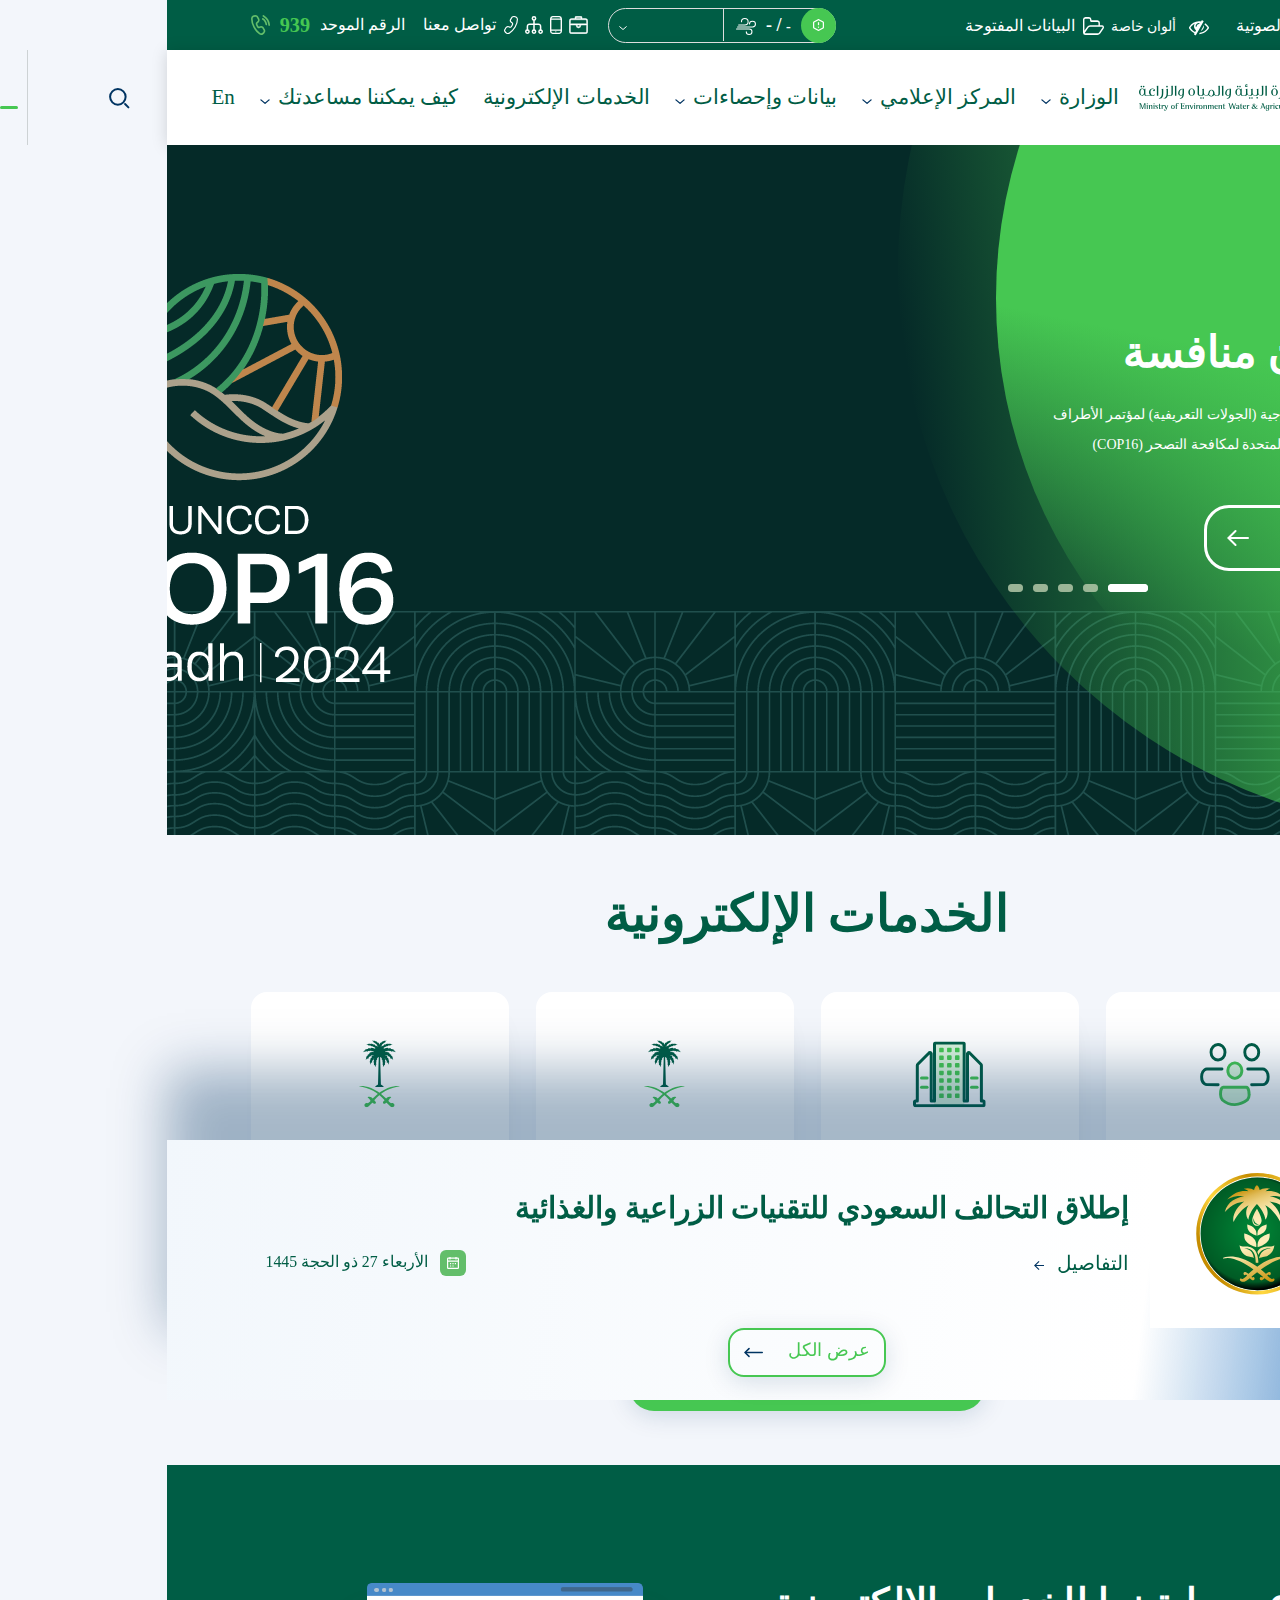
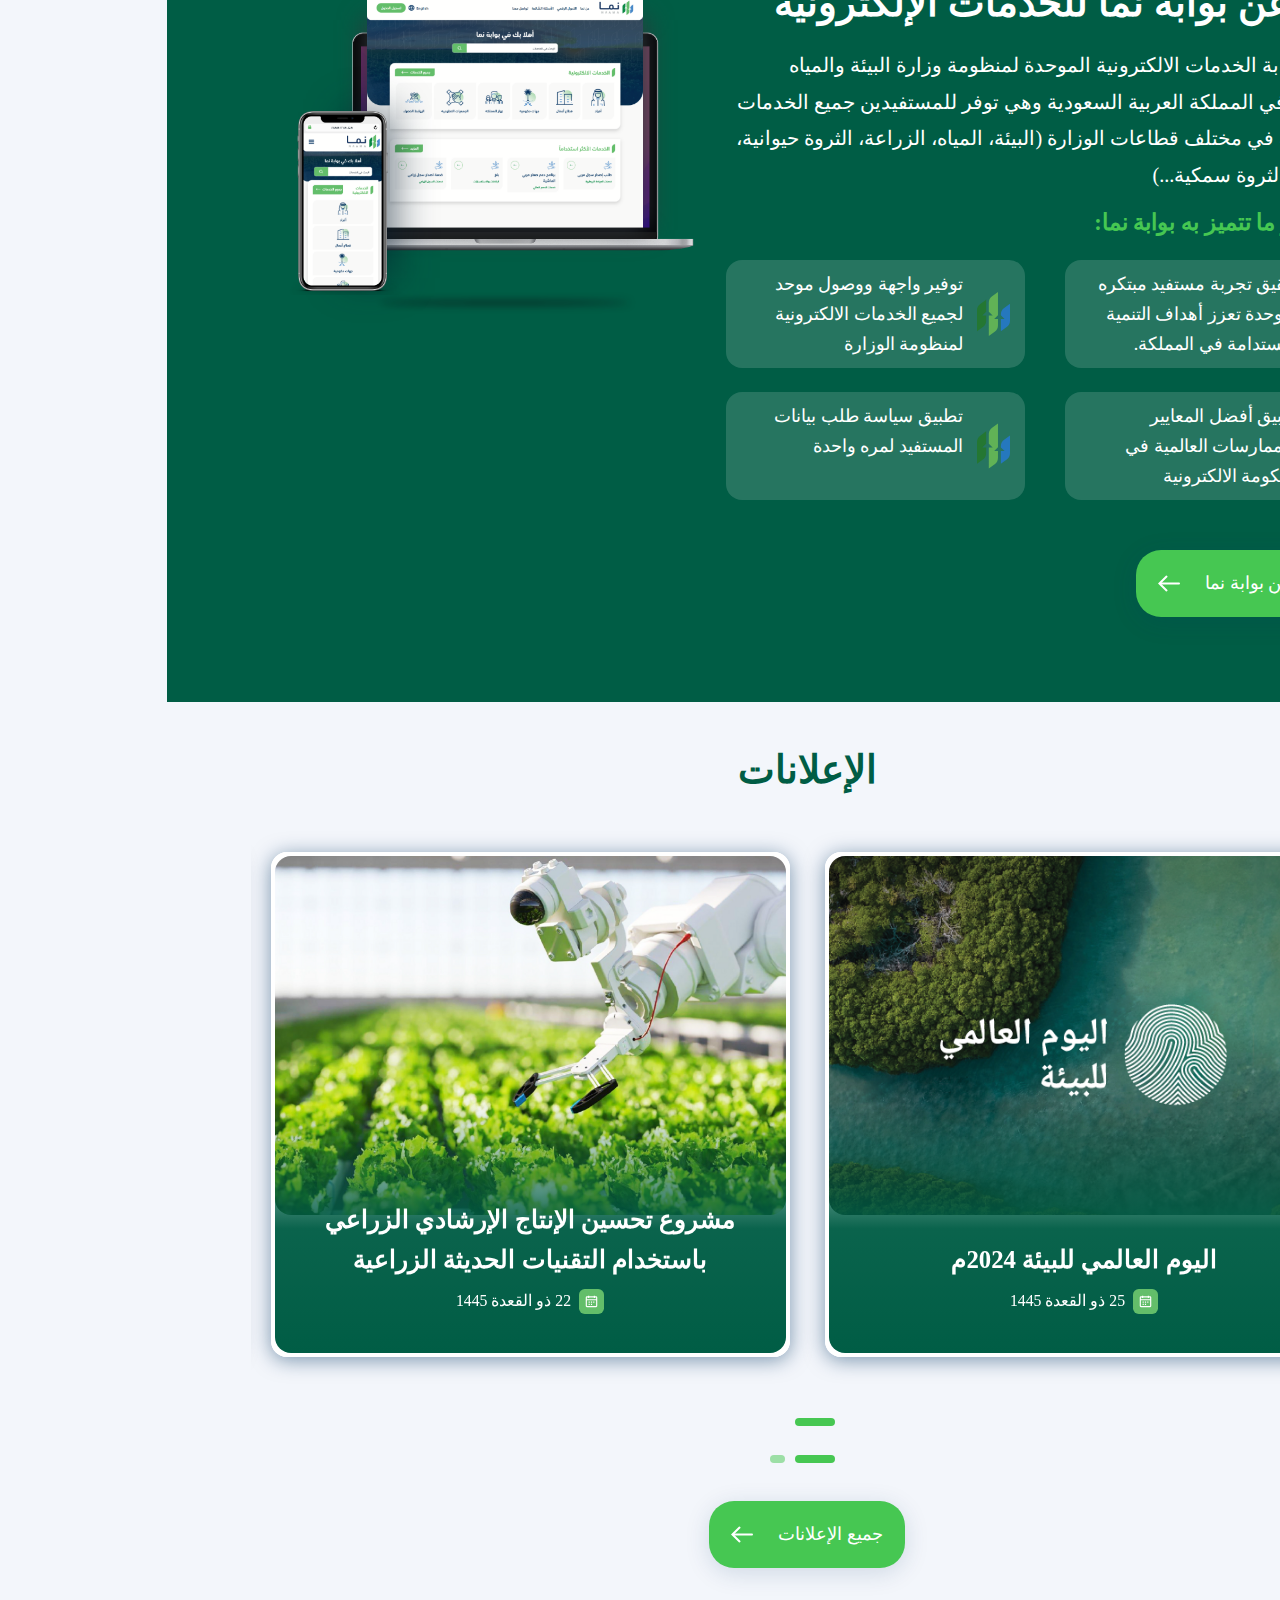
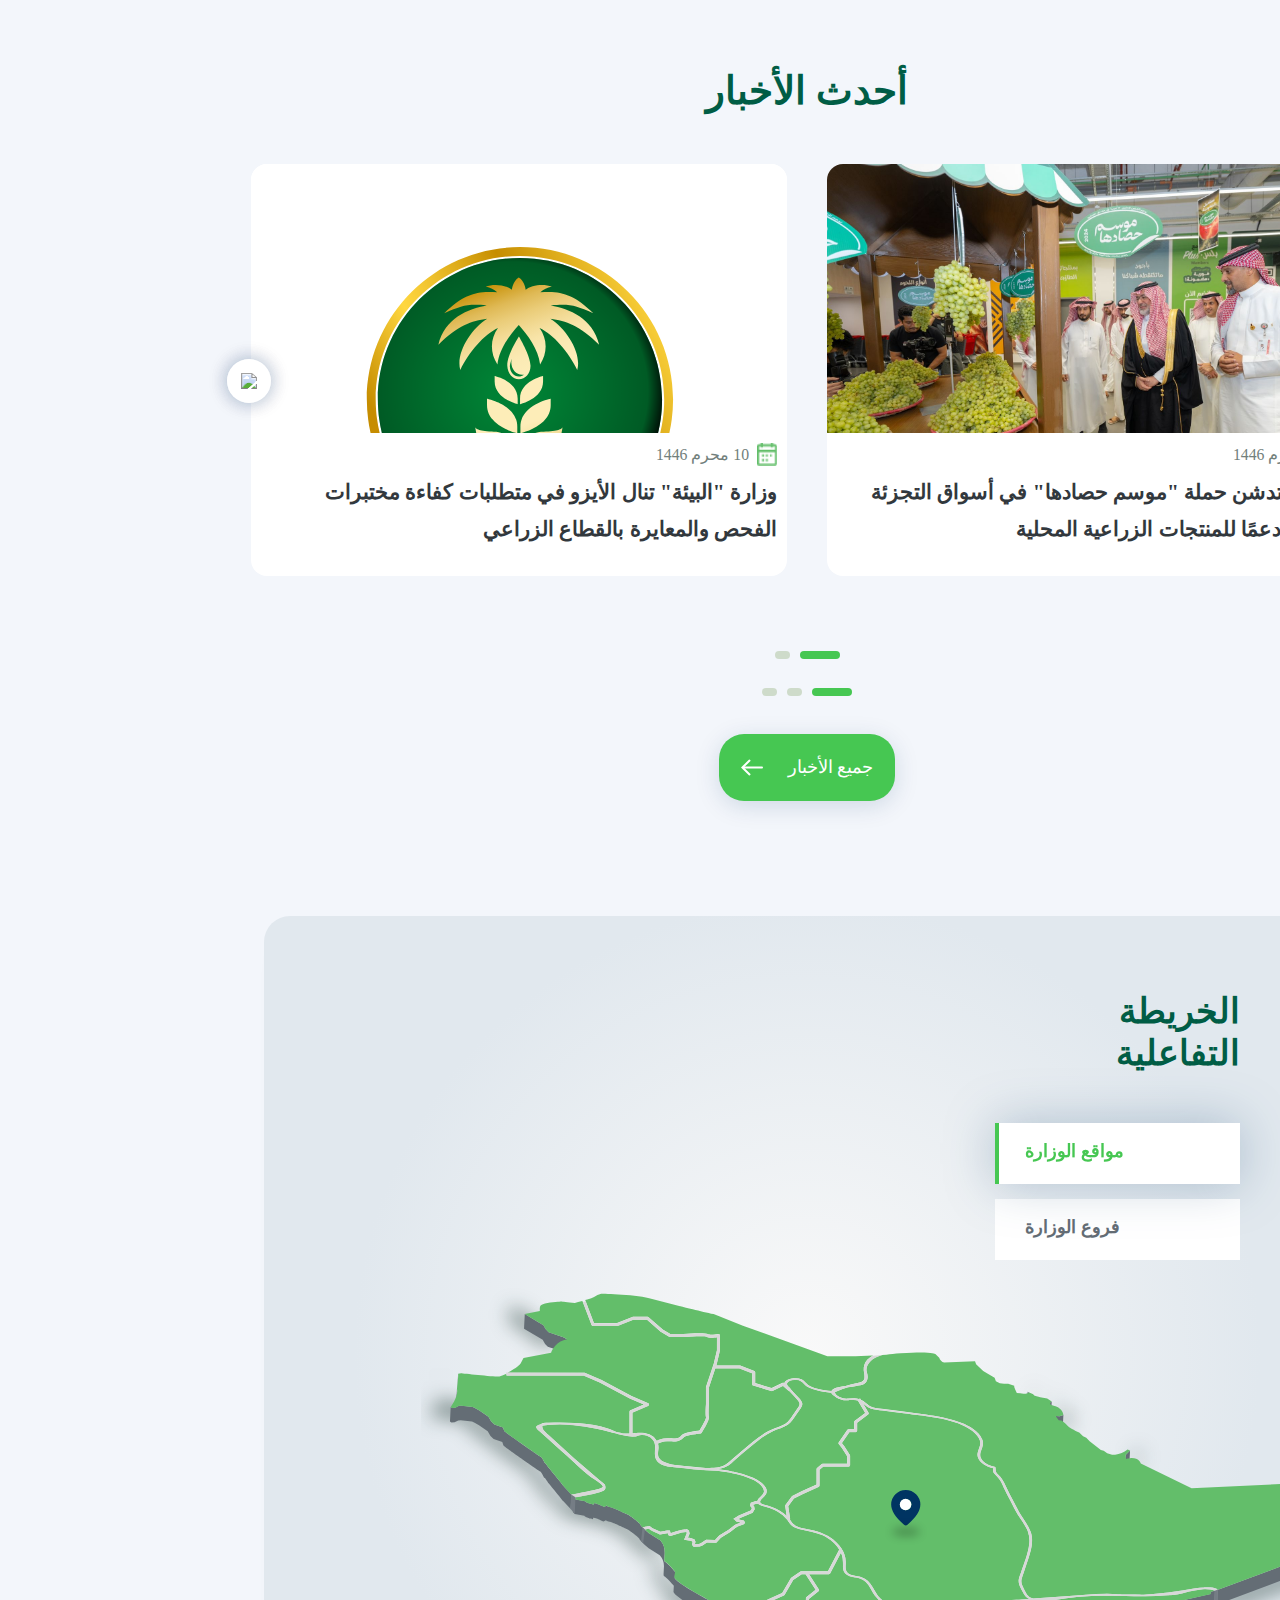
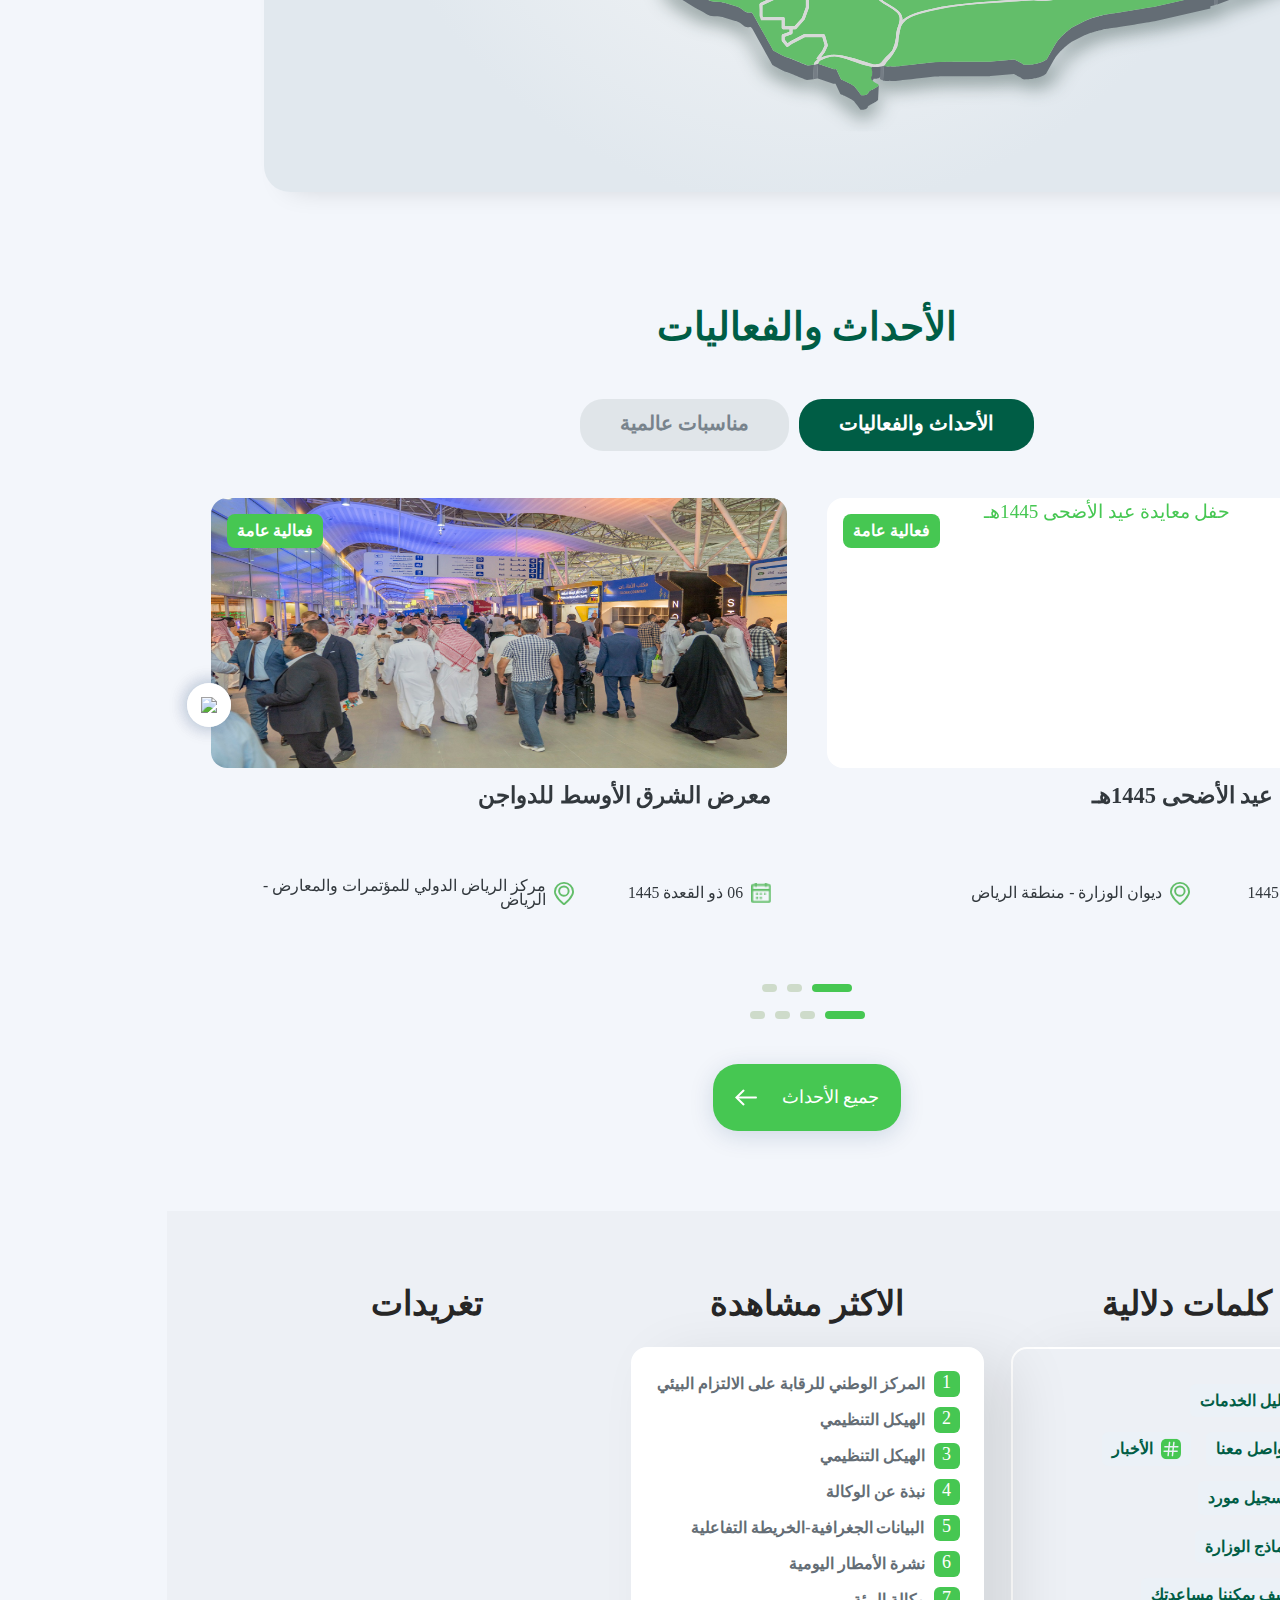
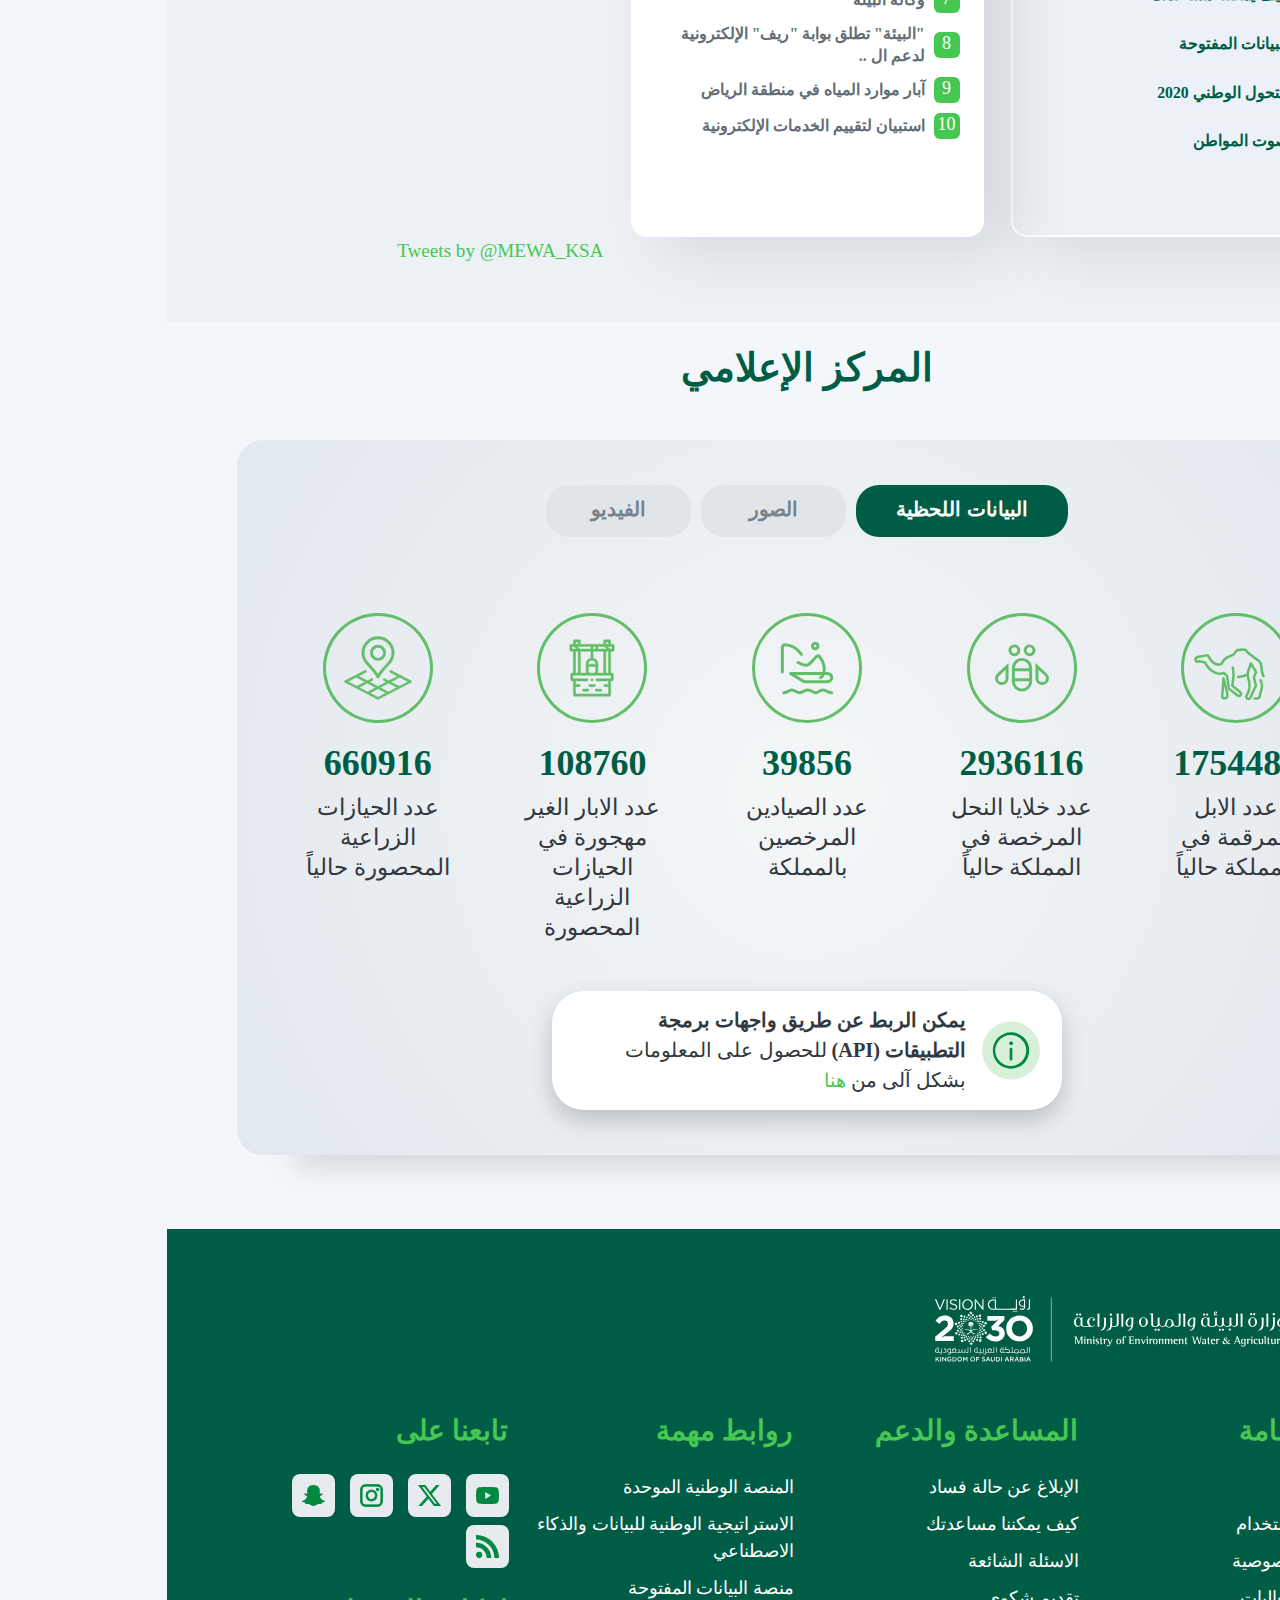
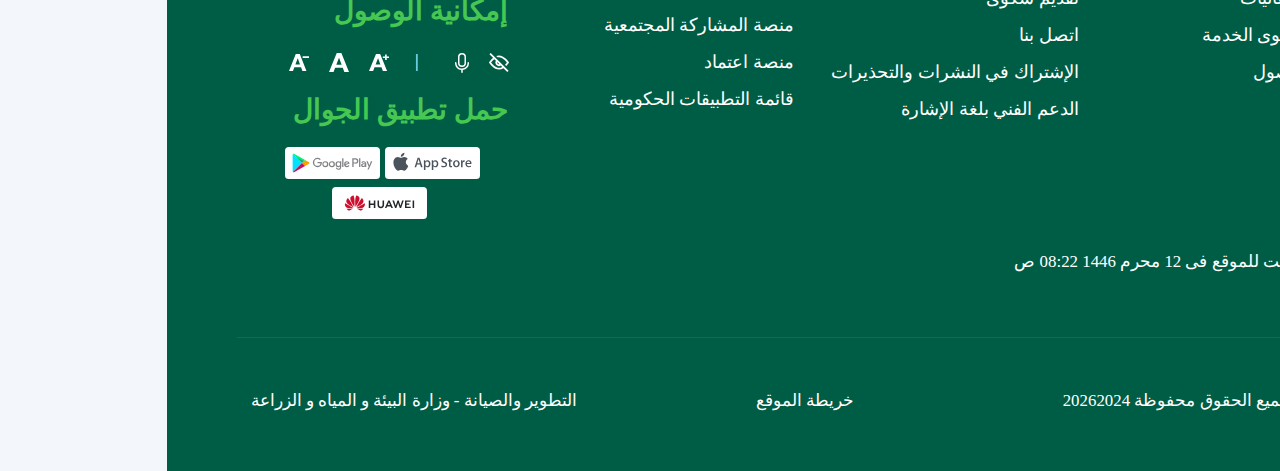
==== MEWA_Homw_ar.htm @ 497710ff "Initial Commit" ====
<!DOCTYPE html>
<!-- saved from url=(0045)https://www.mewa.gov.sa/ar/Pages/default.aspx -->
<html class="anonymous" dir="rtl" lang="ar-SA"><head><meta http-equiv="Content-Type" content="text/html; charset=UTF-8"><meta http-equiv="X-UA-Compatible" content="IE=edge"><link rel="icon" href="https://www.mewa.gov.sa/Style%20library/ar-sa/assets/images/favicon.png?v=130"><meta name="viewport" content="width=device-width, initial-scale=1.0"><title>
	وزارة البيئة والمياه والزراعة
</title><style type="text/css" data-themingsource="/Style library/SP/ar-SA/css/corev15.css" data-original-href="/Style library/SP/ar-SA/css/corev15.css"></style><link id="CssLink-b48c95f8f05342a3be1d275d78ca718f" rel="stylesheet" type="text/css" href="./MEWA_Homw_ar_files/corev15.css">
<style type="text/css" data-themingsource="/Style library/ar-SA/assets/css/owl.carousel.min.css" data-original-href="/Style library/ar-SA/assets/css/owl.carousel.min.css"></style><link id="OwlCStyle" rel="stylesheet" type="text/css" href="./MEWA_Homw_ar_files/owl.carousel.min.css">
<style type="text/css" data-themingsource="/Style Library/branding/css/ar-SA/home.css?v=38929a540-400d-46b0-9e40-4eb9912ba1x1" data-original-href="/Style Library/branding/css/ar-SA/home.css?v=38929a540-400d-46b0-9e40-4eb9912ba1x1"></style><link id="CssLink-5106d1a1ba2f4856a2d3e5db65133ac5" rel="stylesheet" type="text/css" href="./MEWA_Homw_ar_files/home.css">
<style type="text/css" data-themingsource="/Style library/ar-SA/assets/css/owl.theme.default.css" data-original-href="/Style library/ar-SA/assets/css/owl.theme.default.css"></style><link id="OwlTStyle" rel="stylesheet" type="text/css" href="./MEWA_Homw_ar_files/owl.theme.default.css">
<style type="text/css" data-themingsource="/Style library/ar-SA/assets/css/swiper-bundle.min.css" data-original-href="/Style library/ar-SA/assets/css/swiper-bundle.min.css"></style><link id="SwiperStyle" rel="stylesheet" type="text/css" href="./MEWA_Homw_ar_files/swiper-bundle.min.css">
<style type="text/css" data-themingsource="/Style library/ar-SA/assets/css/bootstrap.min.css" data-original-href="/Style library/ar-SA/assets/css/bootstrap.min.css"></style><link id="BootstrapStyle" rel="stylesheet" type="text/css" href="./MEWA_Homw_ar_files/bootstrap.min.css">
<style type="text/css" data-themingsource="/Style library/ar-SA/assets/css/all.min.css" data-original-href="/Style library/ar-SA/assets/css/all.min.css"></style><link id="AllStyle" rel="stylesheet" type="text/css" href="./MEWA_Homw_ar_files/all.min.css">
<style type="text/css" data-themingsource="/Style library/ar-SA/assets/css/style.css?rev=8" data-original-href="/Style library/ar-SA/assets/css/style.css?rev=8"></style><link id="MainStyle" rel="stylesheet" type="text/css" href="./MEWA_Homw_ar_files/style.css">
<style type="text/css" data-themingsource="/Style library/ar-SA/assets/css/fancybox.css" data-original-href="/Style library/ar-SA/assets/css/fancybox.css"></style><link id="FancyBoxStyle" rel="stylesheet" type="text/css" href="./MEWA_Homw_ar_files/fancybox.css">
<style type="text/css" data-themingsource="/Style library/ar-SA/assets/css/inner-pages.css?rev=29" data-original-href="/Style library/ar-SA/assets/css/inner-pages.css?rev=29"></style><link id="InnerStyle" rel="stylesheet" type="text/css" href="./MEWA_Homw_ar_files/inner-pages.css">
<script id="twitter-wjs" src="./MEWA_Homw_ar_files/widgets.js.download"></script><script>// <![CDATA[ 

var g_SPOffSwitches={};
// ]]>
</script>
<script src="./MEWA_Homw_ar_files/initstrings.js.download"></script>
<script src="./MEWA_Homw_ar_files/init.js.download"></script>
<script src="./MEWA_Homw_ar_files/theming.js.download"></script>
<script src="./MEWA_Homw_ar_files/ScriptResource.axd"></script>
<script src="./MEWA_Homw_ar_files/blank.js.download"></script>
<script src="./MEWA_Homw_ar_files/ScriptResource(1).axd"></script>
<script>RegisterSod("require.js", "\u002f_layouts\u002f15\u002frequire.js?rev=bv3fWJhk0uFGpVwBxnZKNQ\u00253D\u00253DTAG0");</script>
<script>RegisterSod("strings.js", "\u002f_layouts\u002f15\u002f1025\u002fstrings.js?rev=\u00252BWVx\u00252BKo38gBgsGCgE7hlYA\u00253D\u00253DTAG0");</script>
<script>RegisterSod("sp.res.resx", "\u002f_layouts\u002f15\u002f1025\u002fsp.res.js?rev=N6gYoUbaN\u00252BSGE3q164RBMA\u00253D\u00253DTAG0");</script>
<script>RegisterSod("sp.runtime.js", "\u002f_layouts\u002f15\u002fsp.runtime.js?rev=5a7nB9wb\u00252BX0TAKuvZIjFiQ\u00253D\u00253DTAG0");RegisterSodDep("sp.runtime.js", "sp.res.resx");</script>
<script>RegisterSod("sp.js", "\u002f_layouts\u002f15\u002fsp.js?rev=jrTzOmQQgIlK6qg5olPaGQ\u00253D\u00253DTAG0");RegisterSodDep("sp.js", "sp.runtime.js");RegisterSodDep("sp.js", "sp.ui.dialog.js");RegisterSodDep("sp.js", "sp.res.resx");</script>
<script>RegisterSod("sp.init.js", "\u002f_layouts\u002f15\u002fsp.init.js?rev=7J\u00252F1cEUHpEvICf6dfeTK6A\u00253D\u00253DTAG0");</script>
<script>RegisterSod("sp.ui.dialog.js", "\u002f_layouts\u002f15\u002fsp.ui.dialog.js?rev=c8PdUwSJJSQOqlViKAXs\u00252BQ\u00253D\u00253DTAG0");RegisterSodDep("sp.ui.dialog.js", "sp.init.js");RegisterSodDep("sp.ui.dialog.js", "sp.res.resx");</script>
<script>RegisterSod("core.js", "\u002f_layouts\u002f15\u002fcore.js?rev=b5yWrPJUQrLNcjhpEgeWxg\u00253D\u00253DTAG0");RegisterSodDep("core.js", "strings.js");</script>
<script>RegisterSod("menu.js", "\u002f_layouts\u002f15\u002fmenu.js?rev=shMJYgoB8Ei7APDSKhMSvA\u00253D\u00253DTAG0");</script>
<script>RegisterSod("mQuery.js", "\u002f_layouts\u002f15\u002fmquery.js?rev=9RQoK46yWeePz\u00252BhCmb3tUg\u00253D\u00253DTAG0");</script>
<script>RegisterSod("callout.js", "\u002f_layouts\u002f15\u002fcallout.js?rev=717fzKx\u00252FWYGiIEEi\u00252BrFXpA\u00253D\u00253DTAG0");RegisterSodDep("callout.js", "strings.js");RegisterSodDep("callout.js", "mQuery.js");RegisterSodDep("callout.js", "core.js");</script>
<script>RegisterSod("sp.core.js", "\u002f_layouts\u002f15\u002fsp.core.js?rev=fjyt7jiCWpaOUu6DmCj8zg\u00253D\u00253DTAG0");RegisterSodDep("sp.core.js", "strings.js");RegisterSodDep("sp.core.js", "sp.init.js");RegisterSodDep("sp.core.js", "core.js");</script>
<script>RegisterSod("clienttemplates.js", "\u002f_layouts\u002f15\u002fclienttemplates.js?rev=MY6iqUpj4PG\u00252B0NHxe4ZZEw\u00253D\u00253DTAG0");</script>
<script>RegisterSod("sharing.js", "\u002f_layouts\u002f15\u002fsharing.js?rev=Z4Rv82sV8hKs\u00252BPXcyZUbVw\u00253D\u00253DTAG0");RegisterSodDep("sharing.js", "strings.js");RegisterSodDep("sharing.js", "mQuery.js");RegisterSodDep("sharing.js", "clienttemplates.js");RegisterSodDep("sharing.js", "core.js");</script>
<script>RegisterSod("suitelinks.js", "\u002f_layouts\u002f15\u002fsuitelinks.js?rev=IBGdYA6T87u2eN\u00252FTMuU7Ew\u00253D\u00253DTAG0");RegisterSodDep("suitelinks.js", "strings.js");RegisterSodDep("suitelinks.js", "core.js");</script>
<script>RegisterSod("userprofile", "\u002f_layouts\u002f15\u002fsp.userprofiles.js?rev=J0M1pzLkfDXcJflabMvTYA\u00253D\u00253DTAG0");RegisterSodDep("userprofile", "sp.runtime.js");</script>
<script>RegisterSod("followingcommon.js", "\u002f_layouts\u002f15\u002ffollowingcommon.js?rev=P8jb3vZ8fiknT1P2n2qdhQ\u00253D\u00253DTAG0");RegisterSodDep("followingcommon.js", "strings.js");RegisterSodDep("followingcommon.js", "sp.js");RegisterSodDep("followingcommon.js", "userprofile");RegisterSodDep("followingcommon.js", "core.js");RegisterSodDep("followingcommon.js", "mQuery.js");</script>
<script>RegisterSod("profilebrowserscriptres.resx", "\u002f_layouts\u002f15\u002f1025\u002fprofilebrowserscriptres.js?rev=bSjFefihfiksGGNB\u00252Fa60lA\u00253D\u00253DTAG0");</script>
<script>RegisterSod("sp.ui.mysitecommon.js", "\u002f_layouts\u002f15\u002fsp.ui.mysitecommon.js?rev=itdp7YBcQpvD6IOUWIMacg\u00253D\u00253DTAG0");RegisterSodDep("sp.ui.mysitecommon.js", "sp.init.js");RegisterSodDep("sp.ui.mysitecommon.js", "sp.runtime.js");RegisterSodDep("sp.ui.mysitecommon.js", "userprofile");RegisterSodDep("sp.ui.mysitecommon.js", "profilebrowserscriptres.resx");</script>
<script>RegisterSod("browserScript", "\u002f_layouts\u002f15\u002fie55up.js?rev=MKilN6IjTrmnhxSbEuNFiQ\u00253D\u00253DTAG0");RegisterSodDep("browserScript", "strings.js");</script>
<script>RegisterSod("inplview", "\u002f_layouts\u002f15\u002finplview.js?rev=1Fq8WAMfk2U2Egq86U6Pfg\u00253D\u00253DTAG0");RegisterSodDep("inplview", "strings.js");RegisterSodDep("inplview", "core.js");RegisterSodDep("inplview", "clienttemplates.js");RegisterSodDep("inplview", "sp.js");</script>
<link type="text/xml" rel="alternate" href="https://www.mewa.gov.sa/ar/_vti_bin/spsdisco.aspx">
		
<style>
.homeBanner .homeBanner--title {
	width: 50%;
	margin: 0;
}
</style>

	

		<link rel="canonical" href="https://www.mewa.gov.sa/ar/Pages/default.aspx">
		
	
	<meta name="viewport" content="width=device-width, initial-scale=1, shrink-to-fit=no">



		        
        <script src="./MEWA_Homw_ar_files/jQueryV3.5.js.download"></script>
        <script src="./MEWA_Homw_ar_files/owl.carousel.min.js.download"></script>
	    <script src="./MEWA_Homw_ar_files/swiper-bundle.min.js.download"></script>
		<script src="./MEWA_Homw_ar_files/bootstrap.bundle.min.js.download"></script>
        <script src="./MEWA_Homw_ar_files/jquery.counterup.min.js.download"></script>
        <script src="./MEWA_Homw_ar_files/indexMap.js.download"></script>
        <script src="./MEWA_Homw_ar_files/custom.js.download"></script>
        <script src="./MEWA_Homw_ar_files/annyang.min.js.download"></script>
        
			<script src="./MEWA_Homw_ar_files/fancybox-ar.min.js.download"></script>									
        
        <script src="./MEWA_Homw_ar_files/cards.js.download"></script>
        <script>
        	function startVoiceRecognition() {
			    if (annyang) {

			        var goTo = function (tag) {

			            var GoToURL = '';
			            if (tag == 'عن الوزارة' || tag == 'عن الوزاره' || tag == 'عن الوزارة.' || tag == 'عن الوزاره.')
			                GoToURL = '/ar/Ministry/Pages/default.aspx';
			            else if (tag == 'الوكالات' || tag == 'الوكالات.')
			                GoToURL = '/ar/Ministry/Agencies/Pages/home.aspx';
			            else if (tag == 'بوابة نما للخدمات الإلكترونية' || tag == 'بوابه نما للخدمات الالكترونيه' || tag == 'بوابة نما للخدمات الإلكترونية.' || tag == 'بوابه نما للخدمات الالكترونيه.')
			                GoToURL = 'https://naama.sa/'
			            else if (tag == 'صوت المواطن' || tag == 'صوت المواطن.')
			                GoToURL = '/ar/eServices/Pages/صوت-المواطن.aspx'
			            else if (tag == 'البيانات المفتوحة' || tag == 'البيانات المفتوحه' ||  tag == 'البيانات المفتوحة.' ||  tag == 'البيانات المفتوحه.')
			                GoToURL = '/ar/InformationCenter/OpenData/Pages/home.aspx'
			            else if (tag == 'بيانات واحصاءات' || tag == 'بيانات واحصاءات.')
			                GoToURL = '/ar/InformationCenter/Pages/default.aspx'
			
			            if (GoToURL != '') {
			                window.location.replace(GoToURL);
			            }
			
			        };
			
			        var commands = { '*tag': goTo };
			        // OPTIONAL: activate debug mode for detailed logging in the console
			        annyang.debug();
			        // Add voice commands to respond to
			        annyang.addCommands(commands);
			        // OPTIONAL: Set a language for speech recognition (defaults to English)
			        annyang.setLanguage('ar');
			        // Start listening. You can call this here, or attach this call to an event, button, etc.
			        annyang.start({ autoRestart: true, continuous: false });
			    }
			    else {
			        console.log('المتصفح لا يدعم الأوامر الصوتية');
			    }
			}
			
			
			
			function stopVoiceRecognition() {
			    if (annyang)
			        annyang.abort();
			    else
			        console.log('المتصفح لا يدعم الأوامر الصوتية');
			}
			
			function pauseVoiceRecognition() {
			    if (annyang.isListening() == true)
			        annyang.pause();
			    else
			        console.log('المتصفح لا يدعم الأوامر الصوتية');
			}
			
			function resumeVoiceRecognition() {
			    if (annyang.isListening() != true)
			        annyang.resume();
			    else
			        console.log('المتصفح لا يدعم الأوامر الصوتية');
			}
		</script><style type="text/css">.fancybox-margin{margin-right:17px;}</style><script type="text/javascript" src="./MEWA_Homw_ar_files/strings.js.download"></script><script type="text/javascript" src="./MEWA_Homw_ar_files/core.js.download"></script><script type="text/javascript" src="./MEWA_Homw_ar_files/mquery.js.download"></script><script type="text/javascript" src="./MEWA_Homw_ar_files/sp.init.js.download"></script><script type="text/javascript" src="./MEWA_Homw_ar_files/sp.core.js.download"></script><script charset="utf-8" src="./MEWA_Homw_ar_files/timeline.e108540dddc96e4b707f5cf259a582d7.js.download"></script>
        <link rel="preconnect" href="https://fonts.googleapis.com" />
        <link rel="preconnect" href="https://fonts.gstatic.com" crossorigin />
        <link
            href="https://fonts.googleapis.com/css2?family=IBM+Plex+Sans:ital,wght@0,100;0,200;0,300;0,400;0,500;0,600;0,700;1,100;1,200;1,300;1,400;1,500;1,600;1,700&display=swap"
            rel="stylesheet"
        />
    <style>
        @font-face {
  font-family: "LinaSans";
  src: url("https://www.mewa.gov.sa/Style%20library/ar-SA/assets/fonts/AR/Lina%20sans%20Light.otf"); }

@font-face {
  font-family: "LinaSans";
  src: url("https://www.mewa.gov.sa/Style%20library/ar-SA/assets/fonts/AR/Lina%20sans%20Light.otf");
  font-weight: 400; }

@font-face {
  font-family: "LinaSans";
  src: url("https://www.mewa.gov.sa/Style%20library/ar-SA/assets/fonts/AR/Lina%20sans%20Medium.otf");
  font-weight: 500; }

@font-face {
  font-family: "LinaSans";
  src: url("https://www.mewa.gov.sa/Style%20library/ar-SA/assets/fonts/AR/Lina%20sans%20Bold.otf");
  font-weight: 600; }
    </style>
    </head>  
 
<body class=" ms-backgroundImage">    
   
  <noscript><div class='noindex'>قد تحاول الوصول إلى هذا الموقع من مستعرض آمن موجود على الخادم. يرجى تمكين البرامج النصية وإعادة تحميل هذه الصفحة.</div></noscript>
  
  <form method="post" action="https://www.mewa.gov.sa/ar/Pages/default.aspx" onsubmit="javascript:return WebForm_OnSubmit();" id="aspnetForm">
<div class="aspNetHidden">
<input type="hidden" name="_wpcmWpid" id="_wpcmWpid" value="">
<input type="hidden" name="wpcmVal" id="wpcmVal" value="">
<input type="hidden" name="MSOWebPartPage_PostbackSource" id="MSOWebPartPage_PostbackSource" value="">
<input type="hidden" name="MSOTlPn_SelectedWpId" id="MSOTlPn_SelectedWpId" value="">
<input type="hidden" name="MSOTlPn_View" id="MSOTlPn_View" value="0">
<input type="hidden" name="MSOTlPn_ShowSettings" id="MSOTlPn_ShowSettings" value="False">
<input type="hidden" name="MSOGallery_SelectedLibrary" id="MSOGallery_SelectedLibrary" value="">
<input type="hidden" name="MSOGallery_FilterString" id="MSOGallery_FilterString" value="">
<input type="hidden" name="MSOTlPn_Button" id="MSOTlPn_Button" value="none">
<input type="hidden" name="__EVENTTARGET" id="__EVENTTARGET" value="">
<input type="hidden" name="__EVENTARGUMENT" id="__EVENTARGUMENT" value="">
<input type="hidden" name="__REQUESTDIGEST" id="__REQUESTDIGEST" value="noDigest">
<input type="hidden" name="MSOSPWebPartManager_DisplayModeName" id="MSOSPWebPartManager_DisplayModeName" value="Browse">
<input type="hidden" name="MSOSPWebPartManager_ExitingDesignMode" id="MSOSPWebPartManager_ExitingDesignMode" value="false">
<input type="hidden" name="MSOWebPartPage_Shared" id="MSOWebPartPage_Shared" value="">
<input type="hidden" name="MSOLayout_LayoutChanges" id="MSOLayout_LayoutChanges" value="">
<input type="hidden" name="MSOLayout_InDesignMode" id="MSOLayout_InDesignMode" value="">
<input type="hidden" name="_wpSelected" id="_wpSelected" value="">
<input type="hidden" name="_wzSelected" id="_wzSelected" value="">
<input type="hidden" name="MSOSPWebPartManager_OldDisplayModeName" id="MSOSPWebPartManager_OldDisplayModeName" value="Browse">
<input type="hidden" name="MSOSPWebPartManager_StartWebPartEditingName" id="MSOSPWebPartManager_StartWebPartEditingName" value="false">
<input type="hidden" name="MSOSPWebPartManager_EndWebPartEditing" id="MSOSPWebPartManager_EndWebPartEditing" value="false">
<input type="hidden" name="__VIEWSTATE" id="__VIEWSTATE" value="QZJieXOzgTE5x3UmEwsIimWHIwMEIiNQPmv7jBy8ZShOJdd6x8oR6nStyJrt41dFMEeApO4y2fVMPywsEwBQYM+R1mRJz9wbG62MszxEas5nVr8BJ/w7pHRaZDnA+huT815GU6bkuEKvhgovm+8cbQUo0XxOLlsq6Nz6PIfU/40gKEWuLLhH2NSiARbcRla6JbnvByi58rLQ0rIhyDq+5v5lYEz9MyFr7n+iMqveWvdKUZER8wWNjcBpXDEDI5L7VoqUBnzBSKdvHlQULbpRXOU622svxMf+cjmhbdyjZminoJhCVn0EExKOgDAgFtDimnTg+Y56cQo0gMpMQJwh1+fOd0GFa4Z6gQrHv/j13IAPkDXnWNH5rwVm9kshXMrusXVeFfJg9z7GN7uFCwyK+opjfGbECahHdht7wAyODN3bTO5l0PMGxPM+xUC34SfBiExakKbPVleJK2Nn5H1UP/TE08FARZKIyoG/wlVr0uPcQdFCzajLJEDuLj4m5AymCJlNN3FnTK9s90E+wmI7IR3NRcYM49roejUsqjLV7ZTwrz6myLsAF4E3y/WEsKz06Uqu/dMqZ+0OrrfUsp0jxQccIm1/0ewb1xsANagQg/ykyLgb0CR87KjjGgCMokU/GiTHOxuooHhRWS42IbnGr0IjIZysP0/OTjRt//aDiz/ZrcLItqZjXB9LlnD97LwJPPn7w5KpaI/rxzCe0ItO3WjSK6k2JdhEPGHkIf+f2+Mp5mLnhluFTztbb8Kc1+TYUOxcNzRoXMT5A8a/nk+fDJTJtyukdWO+r1mvyz54RayhniWTzO5RB0RhDWAxQietOX2QIlqo65Mfv2Fomw+FJOw82mPD3Hj9LRJNElB/cRvFYH9ytRcfdlky7Ko+jnz+AZOzpQiV9hjvGayYIsaB+oPLHhx/tO5rms5s1k2M3UlWD0YB5Gyt3ZdUdY52c1s8Ody4003Hz8IV8e93rFthqBdjI69CMiACAJhEpk+08J/VOwp7t22aN/SR4YqXxionAonUA5jVf4OYGkhaFmpp2VCdONx/OoFtzoGhH6P56K/SCdat4ITmdHv+qV3kTF3HqIZCVfOxbg53vtDaImJot8L2OKfeHbVDc3ck/lp8Hs3uSwSRDtJDC/Q0mmXSIboWFyCKWYgJT68Hve0rKYAS0YgD9gzP6lKV+It78ze5W4LIv/QqEUIhhQqgqNMD08xZjzhWFSsXlNL8Glnf9ZqUikxhRAvTHzbh0/S8EPA1/UAj0UtjwIWtR+1XA/1bJL0VmWX3j/Yq+MAC9EQ//t0h5BHzJr0wfaRtj0068QUMJeoOmmrFQJbfUi1/F5uwd28In06MxMomlwwrG0QDm37m7EquAwMl5/[base64]/NK6SJAW43QD39qVY5XqDtm5pKW8+Z2j7wBv9ADzDS0rdqSN9dcUgkDhJQkpRKd8nFjS7GC6qtZwagMUp7mxS9ysNnC50gO2WnRK+E1gpVEjsjJZsUAZV5Lehr5/A7Infq+fhwmMjwM7x0w5GhvOG1zJLsKLWY/KH948jevkQ3Aucj34BvRHrZYqV0nwLW/YTHgAZtaWtDZe7AAAuqmRR3BjPWPJS3rDv53AFIZ+kyK+AqMK/Q2QGQFDvsJ5n67qUhkBCUX/9dVIzm4n6UnTNE7+Zj7p29MitOor0CO0eFS8b5izff15CBiDHLtNcFebWXLdnllmgrXoj/u/xdWJNd30iCtZu5MlAV4SaKpy5ZHVW3NfGAEPnXFrZCIPWWPQdFEvod7mFDVSlRZv8REyaj18b/VAKcDaQVzuVYPl+LOiTSvVEmtpd6cth0ZY3ayiDGghEkdWmvHtdkXhq1nxW8yhyFsY5VwZULoCtcdALO/d6xFhxJLcopXoAlvX1Ywv6ijINL7OHxIv+gaYKP+RdZKXPJAwjE8wunmWe9URmmczQUTqvjK4DSjIt5sJAI9rvFZtFuwdTozdSMZUNKaj9pslCvDsjBJoH8vQIATB46zGuhCjeVC4xkOi7JYeCXKg92lBw//0V9mMd6NpDU0beSzgQqZaWHKPlSepxwmPIUaMdyWPumF0WsFqBcCjgrg065cynrgwealtrJU2Nvov47FFFth3AaSgvifyuvZfac262960KmLOWTtxbqgGub5h/lEO0Ux1EzM+ak9plW1F4509zunyFud3R2P/g+WFdB6zwzDNF0VL6YjNLbgBYKYyzp8qW1Cm84Z8VjkJ9Oh988/t/uefOqGVYAk6lGGyUhSaZqYZLrbzEEV1telqKmxje+7oxLeS3k6Z879N4HQG3eaXcZQZ18nYki22rpzm0jkEDXyZEHp4eFQXdUDyT2Tkcuihe35PLJ5NtAgHhV/jkTA+cQy6PPdh0Ici06eXenQxFgOdSlWuPtOYYG9rT4qAXQZ2mQSsa9KpGunMxHdSYyCIPYbTVSILZGcjRFm9WUdu71G1RzomaRw/i5+UNkEayKBqAFsRsRvdsEQQRMxaeZ9hUfsLwuEQwPnlbm80eIfVcxMl0ztuLvlXAv5k7SbKuZVDWnbz8qLWKCiNR/drUjCvG1yJiyS/DQZdbxk08XCv5LZxvf1wT1fivpkZ5U3I2eUHbLOT1aCUh7R1vKV1KOs3wNJY1l7v0D1kA3VToC/ahA7sWLGJoLvL79QInaiEMGwK2Zx7lB9VclLM+2GmaElpftfe3jQJO6Izkn1tYVZdpd3eYJRH3VcDOCDb9snPVqnsqhobbtvptoddKEwwIsq8ykGkTFM9g029c4cJlMjFB4/KItFlOe2P+eOrvO+N5H/4A4uwuzhx03kzCwoHF+lA0sR0Dfti16zt5KuKOYb+bJfAS1VxY/jmP/IPtGgMxgD6MzhpUrE4wAWIa5aO/Dhji9KMBc+felXqtCcZsKDNzF7x9UewZFoDBM9R6mNgC62x7CXu8C5c4HHT2dyp2Ih8OQa5IF2fJuNlu1H955LTWXpM0R3iHTLagWdFBe7UKs3Ok2ywqOh3pepqwJniP88VeKWkNmHeu5XRn/ISUFlm7yVINYUBFrhKjIheaQKKcgXoZP0KKz61tZG4iztYCAdRUnrmwMB1eTk6eQKjEZIR/mYosJNudb9cs0UwnehEgx7re5nfiqH0rhQpRpFhIeOlYV3GUSLKbchEvGfqyMc+ZYMB+z2nLwbsnge04CvQazpVHnW2efUR1/qbHTQXbk9DsWJ7/qPm+ZYR/zuGIMcDQSkqLaJm/GzcsPY6gAF9KAr3ihMsnfUSBuR70ZUP1Urk8xxucKnNYnernRP22R2Z9IzViSrTzyJDNZvrl0Z/OlPjSuLHRpcauXuLgWNx2xo4Gi90sjvKXYCuD4PiVDJ87eCjlGb+2k2CxZZRpTfupCNPOwdC6DgWf4ySIZ/cwVGMLqGRtPownvqfaelOLvct4bsOAaBmsnG6JTeNSOO50f78sSNCRtYBUi0uzys3+DQE98kgwC/z911uYednTCeot3qRrleciUOFDqiF+953mKu/[base64]/g+8xlfRC8jK0Argz3zirorggGFPmMoce8jWcF87YJjklY67lgJ0xg0x3idNP24JYSSkCHpI2w8jB9r51h9DRA173YZS5BXEhXOwYl+NLZZLeavRV963aCRyKFs4g7Kcr1hWMY5Rj0tuBnvba+SAwxz6FQPsnyqdEpwAiHw3mIb/zWRxCkNIlrShAh4rk+wblrg5oY5nQN5C9YCNck+QprahLEN/+beiPff/7n4auDd9LqJAXgh+DETg04TR82SvkwGD+kvVttqbIPB0B+hDvf8q5rMfq78EW9BredxcN6vDwftUCfe36jkG7zCiVMbSJ4Xd8iEpBTxE5UhWfPPs8/G5tOWB5tTxE0LgsTzuEaG5kEfWSrFBS7mZ/Pj3PO4NlDLgEfYDM1vPHuTR3Jd5zxMYhTil1O1kQ7xwFhx3PMio3qsZwyTzqcnFiqbts7IGRnDPIhl6M60NzUrIJ6bywM02fCSw++q5MvuGnk/mYB/TckFnOhClRoq16/vxZHV8G5Vfdly7UfnBf7KccJNzZxtpgJRpCS0yEB9pP3mc/QwQDjpHyMNCET1vqJP+06uYo1vLQA9PGu5f/fFiiRcnNuFdYXoRFGc0ywArieLkffXofkBXf4awIuNjZHZw7rSx5zL47e7PuXDoki1j1tgMQ72N/bm7CJOENi0n3yRm9yi5u05JsJXF03mEcXxoMF1ghYe1Uz/0RV3ctOOJ1p/kXV/tjZLwL15Oqm02gs7HqVamBjOsUxpyg5rSrmy186UA/+NXrNFlNg8Wda0NeqzykbaNUn8GIs5IA3YZqccHcHZ7w9C/iNPpvFIcsVbe8ZQ2dosKOj9H96AGS9k/2ycQthETwE8/QnrJ4ON9n6pmlM+IU63vx6aqvAYle2lcSbmRjs+NbGV9ogeetMmM4AbEWEMsD2GO9wbhibQHEEFGCy2zObHU/IU/qhjOa9U22rcoL56/Z1R8dPKJwiz0VWc6KKxU4wcclIYsqLjCTg1Ts2vWt+PJVV/5+mdDyZ9b+gcM1xefDczZct9cEtm45yorECYrzVs2MYWozyONHqs14U8MRH/wRKMZzNBo27mnYyQHU0vxToxbOUKzT+jYKqsPHahtVyapsQRjBWYuFMXlM40yA8mjz3LAnba51dm1ZhtbCOSF7ACfQ6yzrjk/+Dzij6YWszo8sifgntcPATkSocYr/crsRB3AZo6dnA/jBbijYLPH5GT5KWFxhTmbLygGRw/4R0fWaibo1+CuRy6hI+jLYxFsi/Fh37qxzZFwEtZE3110PUK8sMH+e06Yn3zDzVn4UR2GscC/AvWNLNihj36I1bRi7DCitd/HnIlwIOXsXz+bi9RI61NTg5lGUy7eU9vDhryuBJbUKd376iJK44tz04znORMZacTggcyUDYH3o/L1/IR7shmvmR2qEzY/5sL/Dy1t327l0t/seTulELsI+TmPJE7niZHUAZlMZFbHwmI7G3KwCiFNM9BSg2d9/TPLUE0nSgrM5Sg+jAvLADWv3OSnGls+5nyDC6BLIVhrathfybsQudSGtc3/I9toP71zNOxUUZDU9DDRnKBmg5JMnrGKeLqPUZI2NwCUWbHMfWIIlg596K/wRWPcEWNyG/KEnypVo1mrG8l1LAApUdEH0tafvBOqxQcEDVIHHjJEUvftmsWx6D2YArc4nmrFaBvIzwxU7ys+9G+hMIwhdcaWwM5coZJzMB7kMqIxFUQnK5hwSxrMhRndUdPqUGsnnsyLfQ7fNqydU0edDP+4B/[base64]/68Wc70hbYssAPCVonKC0E76c1u3c9XHFjLrr4jWnmqDOpnl5/3GQ7v8Gq85A18gXvdpIttnj6I0Ds6J6t7pg3VaraogoRGCJkJROGWSCcPRtv65/VQKyoFoylTTYx/oRbbpz1jZhxvSYzw9SzJ+bhwXYICBx1VbzaKqghxZUN4vo1Eg9KF41RUFsbSuNjR7vhocEgnXmDtD1uezvpKsRUZfWOEQ2NOyfp7A4eaPIZO0oksKvhjpojVmaZdnss8xGdQ/1sCOTs9JQYyEUkgz5v2514/xHJaChFIH0udCKJTlFDUapPPV8hH4KmJmd9sHgtzEGJxEUgz/frbOXVktlJxoG/UIwDlDqbwonSINqfkQqEu4dyqiKF8tPojzEKanYEvNCeptKkxvbm9bkq9u4IDEmF/e0xdSh+H39FU+d43F/9MdsHt8CEifjMQ9AtyVHRHSyv890UmBesbSWAdfSmR/cCKxdR2eQo9DaMjFkLXA485T9+zOrs3FL4Ii8XKNi0q6LIUHlWWA9FddLLzyDFH3fZtnCb/yxsr965ihCH6GIkk7MnVAKmNGqnkBOl4t7ZLyqjU3egTFqveRCXuTKhZxKTQkQhA2e5Ev0Mm4BjXa0UkqRwTwoRxNhs7MSqZ+KGfVD3Gq9Z8+d5HWug2Lu9zTY+xg54BaLNCe2TDXbk9EnJCOCaQPr3sRexgDQrtCgML6mSPlkdcRCPe/YYM2TKLzpUu2WDKOXrgGAWuJBrXkyOMTKnfWeLOWNM5JEonMCzwpUHdO94fVdrWhbTAR39blYhrnyA5ASrA3ET6hdP2q3G/dTTaspaizJCS9VIsfpQJat+JaLyE6qJ+tBjApjUqEWCBOeDP2fb81FMIDi2BnuiTR0ZxEvJnnivFo7aLDl75MSWyJSF0SCZQUY1AyfvDnwAfoLj/f3gmkP4IzXlwAU8u4IsyrLyKXeLuBvKmHvbSwWUBbyJKrM1qPJ0UGsdH1KR/eXzuJzXKjgklF0eim+L6PtXwF+Hb6fJsRL2oHtWAhjXLLKmDT0b4XpAPFz7mUOAqWcdCYPzYKEw8rRAevJG1qVQTP49Q/2lqe1VfMZAe4bmudizUureSqiRYyvAEBbLyz/2IucaiDytruSbRViHvKG/JA2dEujqHtI4AOQqTtE0ohTm/jYB8SnRUWvyk9O5wQo9GtRwW7uV/eUIKAJyS6uyC6oAzZWXNY+14xXkBf3SNYlarUWZWzeb1iLn2UB+I7rravwh4kLY5TCrm0iK7YiRiV8p42ctlYSgIsSJO+v1FL6/UsdGhuahphZsPF9JUZ/YKZikUbts/77932xGYGUurBPabDfuPUc/YRNuI/ReV86dh1UZ+qwjBdKIhd2G5JrQUofvsB4gEaeBrYmIAKUdn4tfBh5vEgQEZDlSBMW9wGljF+/J0kmqMKGDn5/SP/tx4YAOZ29bz5ndtjVtWizx3RipH+Sr8JpDR4+ekRjxb8dCSBTAvRBUfZ9Z/czjyl/gJgIgXeiLKHUQi65RpSLAr/TWdjeKq8Fhxe5C3vj5HD+p6lMq943RJkcmGRZb7ggPIjQ3eCrqcZTK9151l/40yYst+z5vBV/mgNRgKjw58fh/DYRqyjfxpLtuvlIFNEpD9O2R6q6uyFdm055RH5zk7dtOQb4g0bTz3yl01uvsYsvstHsp64Q3nskV/OZ/dyFZ0hwrFRqq62RXsup2hbeHSk8/MfgFC4pOY9QuxtovORhFSsuXi7w0YPPiQBNCI1lRCEwpc8rlBdW0+vyzXegQb/mxSlO5YBgX0jxWl4szvo5DEFThxqvSoMRZfd9S0iw+KUi5NUTElHBF85EXdcQ1IwHHnAHNAreG5T1NFuVgBBjcaGlkUTbLWu4chze4IxFskJ7NYfT/eF9ecY5IwRmc2gdPljabP1Wp+y7pLLpzVbG8UTClEVwI31HM8GheDZupMAFjizqus7dPc53vqzU07fGdFC+zqwdTNyfFT/6tfXXGlQkoVY0Yeyr4qdfAKgpxn/6EcuTms3tBzYzEoHVA96snoHPMAuCFZrSUyjhzs9Wej1FYAIkxOeJ1epdwprwc35bf7uvrBMwaXCQGXvbNmQYUVCUxFxYj6UmW0dWnh9VkR/CSinYqrAcwTY2Sfb7AEW3mZgcNJXfM3voZSl1uZvR0cts+j41LflK/CbirYJNkauRgY1D1jYLXWudKQKZcDkmQPSAe1fGdTcpzttxyGLVpqhhoBuAmC112BgspmIESQkqhSb5U7vXyd08Qqxo1qvv4nWdIE7++USFQCXT6MU3MxzF+AdxYAR2sDhnes5RumRIv+H/Iub7Vlo40OCFqseLmtGlqTBywm9b2Vxg4RPurtaVC3IzXsQXNX3hcW+0BAEW87wT0A0i72MU+LgdSMGf5BQ651g68w41jK57r2PceOPN9qq2qZexaN3WhGv46Y9QD5YByXcA7doOXvYjeXJguBARU8uz+NXJZ9+6JKk4sAa7eDO1LTunTnYX9AnMbqZXcEFi1Vb/UWCLPUUfScvk7du+vaQN0/WtxKwcIXCoE9H9oDx3znKLDQBiAg7n5+uXaVFgVCi+HUGYimN26LYJv6OxeNwg5aPdVMTx54ZlbKEPPOz9kN3Fy0tLZwezqcU15hvq/+KWnhaPZIXkvetxqSkED0SCrPaxrjiBUj81ZOR6DqVhCiMTT+glrNbsjGEppXshU3pO3xKdDCJxCwQOm3dVFYfjPR6Rt44DD8N/kGdAbcKXIC4XG1epJz+mu2ZCy+fS6T0OnQk3x8yJdxwBZcSm1rmnGPCRK6xYMMkP06eOI6KjnZOfyE8RddC2Wt3wAD3/G8IbnDqnwtIJ5UPz37BZTmpUbDxy3SMEumpzaBoeDlS59ssOAYFsDDAjS4MYw654H3+gzDaEqMtNx7Es8WFSJOtpabwXv59k66pgMyPlRJiArJ7ex1PnvmIrUHiyKBZ5mD2S8c8OMCM1h6HKm4H6KVP77qhfnzxmjCF1LpJn9uGTl6N+rmjiUgtuqU2eLt8Q/jgOLMEwTz6ZFIh968NDxNqjhlnSPW0V1j/N0IZOsIw+n5rEA9i4ebLP6u8Z557gGIxDGB2BAM3yTo1yndEKAP5Pk0GAQFp3KuyIzM42ebqDUQ8rBjiD42pwX1swGq1HCmTRcqxaR7x1xsHwoLHW+FSh/KjyJp2mG1d2Deze6omEXSwRKvyECCV1KmHI1pm10o8HK3sM/EntgmLsySA/vx6OaCvEOM4xHz+xqOwBy+kt9Qtai1wqJLeHET6+8HiGpwCIjLTig9AeIUO8oqlH9kwlq9gyanGkKxGIds3V9TuXA2e34ZdXnn8gOY2Hpkahx+SanGoa0v61/yiaXunVzm9GVkOX4SDIweYzLyc9a6LlKMhGrdXWDyL4K1tttVI6LigEOM0WntqlhCQrbjCiFi1YWziskasJdlf9eeEw53x8zeyIHRRsa/rnZ/[base64]/hqT44f2htz5FOk2NEbQW/exXCvRup7rjYWuLkHs7rFdjgy/zHiRcgBvVy0Sk4eth/4N6WDaYHy/bOzUXcQdx7yFLFwZQ7UuFXjeguznufNqJJWmXBrcfaMaWNrwvDKyRCPWmaWmqICLqiB/3kje9Vb1lhHcpZP0mY9oU5hFG5L1cOkASlPCQ8Rn5ed8zKwrtu6WMc6Yqlv3Fjez1CXs52QtQU4KbdsKF7ZOyAa1H/anQUm5jxPeQ2UO+RR13Z6sTMwn9/ynCqgffLJJoJYDixzRbKi50p0XAdzM6ktUFYaG5P9somlqHgc9Q4Opw8fbbxRn3QmkRJ8+XCkJr0S3ETzucEwDxGraw4qZU6PuPqWUTMVK3QI+xGRM4d5aWRD/P3TXfBKa+LZ5GCx1GaKgpi0GFV1GV7elM6UIwYtzdSSX9zpXMXTIau+F+p+ECFsGzs6CXkT0wwpG9bMgfl2/bg0vnIV4v9NnCzbC8Tqwh42kZFVcA0oxEVPYcEF7EEZxdJ1PueHCY+JCiry2wInnMAhcAudYFBZhzeXanEZubdINviutakUtkLRWYD8AZXa6T3uVD9gPrrlOaLDdn3p1ppKTklsMtoR5Ajp6lx//lYIvZ06DDVkNYen0vE9+o6QCYufA2HwJxlMEFrtYH6jvwxvJ8ZMF5h1IWI10MnDhM+JCgStAEpdnFCRcW5jIfCdUdXDaFtciL1RR0V9xhhgrbXxihTFDfMNKm6umpPDW5RfrsQf0d6WqnlzEDDPYIuB/MyJZCIMB9vHJaYgB0gkcgvP630IZcLQNbBjTE9OJYYKGT46b1JXnAzTq9nzPzG+DZJRPNx72plZRHJofAOvS3Ua90eJsbmDxrPh1Suj5NyqxtGEcbzRJIRN8pRRVVuUzDjI1A8ofZRCYVXJPIYCRgJbzry0VOaDv9j5w0snF1F/flBwLfDl8zo6wuww63Yk/FNNSpdJDExuEeM8Tj7UBDyeZ6FQm+mQNl/tgCmcKiZVpjqMDxL/n21OG2jdqEoJhuYP/lFgZHfGJhrgwiGEuHxywk5Lx4ezkYG9ge9llZMXBJ6thiUj6aXwo+U4Cp6J985P2W5DF+QUWN5RrCvUhrqSUPN2Mu0JhdzL2B63DraWQGAc/kOuH3wJCk6FtC6+/eXESvCsM/SH0KCls2Gap4eZafZX+RaYQSrByqTJ7zKgMvWi7lG8KvLlR8gyW64q3N0ZQLiG0V/e7Mgwu7tReqY1TvOh/WhTVaX/5FZtZcR++bw8KwDKdAZeYNtziHjaPKRdVfwDTNhtJsIBV6Nemu2OSzVHIelGT0FZz6y/qbxr69Zc5cxk2Jo7yr1c6gC4xfylGXDryEqeA22k0wILPJadQWHGgqY3I9QKwCJqQiYC6Azex8FvqEwmcYFgJTVrurDafrL/U/[base64]/uHsbda2GtmaB/h6v8I9Ap09kXhbWlkh/usuZdlP+Qs2im2vVWEZuszoiXg2xjyH42E/LvuUcZ3ZTjpJJMc0NtfcV5LM9MvTeU0IuEsBLjReQMfyEwcOiXF9C+6CKGmFMcekuINTqT61rGxA7HbN5aWGPWI/Tw9857PcseLCq6jAGwPRoBpD94toaneiXFYJrVM+ORkFseHY2ZnNscpLABlbcDRwlESUtIBkPqvkwn0x5CgkTkOYi39/uG4j8zwRS/WiwzJkzL2nh6rVmROG2qank+Xc11jz0nix5nUG9tsxY1o7FiT+YITaSlFVf21Bq9IC44xTjOd8tKmSASNKKvJLf7j23XmL8rdvPkHlEr9UpPdNPuWrCdRX+NitpA7lzbcy0jReFj/zpiBYTlPIG40M3Mxw+dECyYQ9P4r3f32gbNTibHC7AfSNhegGyudMx2P61n8p84i9ZIk1qixPxtUd3yi/xYJVLkGuBZYSxG7T/vAQ4/KwVq78vyOIv8xkd6axZrM3O9jmCdf34p/HoCxVowipq1PGCFusTJqmciSRybIJuseuf2Qlur2y1RNkq+P+jBkgIsWmAU2OJgZMnKtEKsyog6bhlxAxTZyBYZIzFU/GHLM1kSMorNCloX+WqLQggtC3pPLt/[base64]/1WNlcrNQJ9yY9H6FrLmy3FTi/[base64]/Qp+MGP11hNldDI2QoAxsynEvzAXGKGTeekatLXUSYew5zGNdxGEU+QMGx9/k5KzgvyYDXgkp2L84DnTktnKOB3kd3Kc1yZoGUp8jN0dJ5JNu0fwC1iqMYtrvioKOPx/nVhZ3gwrNB2RyJkzmOaZsCz38jXeucfUzCcqnnbwqp+5ZQGoC42JCJsSannzDsZBFcy/YN95YuP0AB8A5nhzcwfN5At/5OV5e22bfCyTMeNkpe0W6QLzgRjVtS6Mtl5BrHcqcBI4T+MLPB8av014EIVd+wStK/g8ifiscOEYriQEkIXr9h5qMsOPN+yfyejJk9fowyhLABLoEEoelKSykQIgS/[base64]/7Nd7tT/Nb41Lz6r5hP7woYwkKTE4/jTVS5+bYlIyfvLuAvPlgSKcZXj5JhgfR2ggWk3FhnL9xkhTUL2gapA9/SVkGGyeUB6aRMs/[base64]/[base64]/F1Z15tAwg/eWoHFEsnr1cxWCL29N7+fI0H6qaLgINeddXjqBWqUfaTvCuKOmcBssOwM7s9X1wEuPT5HRHMuQkWHF8YHYKFT3gOXsli8j+Hv0eGiE5nJqX+WgZY4bnc8MS1JOAAaDys5tpYLoXWFD555h6flFFy/hsYAUHuwCnjPXcQWGTzS5zSdP0A4dSp6a0M06fWEuYg0akaq876Wd3q4pUZlx95nzhE2MrLC5eKjtK3YEGqpEAU+ehnl04OZo+l4Xt+9Jf3eYRd7XGLQZjIVxvxgBUZCzg/e99+ZWPsOIfAdG4vd8dEy+UiCvbIM4fzuIHg2mpL37H7i3LmewdEMQNl+vvaiRRV/iQHDNRKuXa5P2PxX/NR4zh4rCap9uQRP6OsIKpC5ASEmH0OukIUmdFjUwIF5lKZgvy7jXMWEcuT6eAmepUy/2E3JeheKtfZ+be39KIYl4Vr7iHKMeHwZy2cac01gbQS+e/h6VlCmNcLnmfQgD2/JXln1Z58/snvtzo0o5mlHet659bkA4BIVHiSilIVVY5geIWRNyUcLv9US1U132yQ9OUx4zIK3w9bbV5T94TEcQa0LnAZvrl45+hWabPgVWx73IBM5SjItcgXid7TPLyGsVhvGsnSd5doaeLwB4FV+14B16qC9Zpy6HVNKwbjdKhlK4S5DWt0FAXadsVQDwO/1E18YG2KHzjt/iGGtDAmI81sQp7UrwmbA+v6CWBskOAGGNZbITFI2NKi4cxxPZesnLwk73xM7RMyTRJh8dyLnv5CpXO4A4OoYktZW/mVVVdbEj5O+XK/Q1f5Ci1bIILEU6oRj+cKHm7YPz1wU8qoOyLkmJbExNTQmbzTwvCvKBqykOYSkSDKi3/jW2JAA7cvTBwGiQqktN3tyZNMBCoD+ibkWeiMTJZn6Q6PxFLZ0ydID+h0Fe+Cx7lqz9uqKE/d04CBTXaPDDa5hXaxkLRwbnrU6fR/mdE0Erk87bOrbXT6WuIWTMZzzpHEsD38j4gVb8QTfr218xaWUEP8s0pvRVNwOSRgyglpFgY3F36tdrEqLidVo4Knowq4gmd/jwg3hOO/WVVJFhgG2eMu4T3r1KR69vUg8oGRneV40aD9j/0/96TEyGvhY2T5YAXYxB5RlvQF+C5g5ERpKBAdUhbwYA/MCdWS4r6ffwHD2ZmMHHYJXGA03gbzIEA5VVpwUSws/ryROh1FkPRaws7iVQ8TEL7MpoaV0Pf/eK7CRdYDBY3VZTkTmETETchIdXOqiqwWzMn6/zPPJHmr6C0ddiGrmti2ZSvFonwFHw6gjS+j3b4wzuAQyaOBxAmPUHBuZl/jeyG5JtRAT6Bur4fKMMSzaGU36Pk+Zoa6R1XEjBKCTg8X3PD/xas1KK2vAvRERqGvjmLHKZmCNA3g0zP9UF2GGgVJjq8zr+u2Q0r+V4093fMNLSsTdIKdEEIher183ZimcE826wdMlkGaa1ijEbrbQ8d3YsUvI8snbVePkUusmxJriNxiPweeCrir8jEEOMk43qFeI+qsx86A1c6Rf9DpluElSL1M2CzIk/rQ8ft1Cb6qQXEtLLhIFx0XAeYqU/fWm7mtETJAJdjsjZIm4AwrPnIxucfyi4TOnJY/2lv0J4X7FtwaJe22cylWtvrzC2Og4ccy0BZBw/D/O2JvyESWiJKs6MhQ5CyD76a8pOoi4YtGZa8Rga55pkN62ra1VD/ykqDm3c6Vc0siX3ug2ewyoHn4wRuOtKYGHaB4lXbqDTV052M2LU8v45zyL7CzBUSMhUYcFPYRZUBdphckLBWvLEXwFvSx+Xd85ehHY/b95SAJS8eSyxUN/m+UX8F/+yJ6wSt1/kVEELNl49+dVpC2LI6fjUOO/[base64]/lJZ+f0xC/gS1tPJfu8Z8UsjdR22i50i7ynVz9ZNUM7DwQfiwaMH5DSbLVdF6OeLrupf95Bevp6H0ZOee/ty2zp9V5FBN9VXMU6o5GB8TkhhQYDt0clBsdZxz7sNhf0QN6cM5ThWGoMQXvgfLy7qVRhwr5adA9ev8zhbcZ61Pl80shVhypTxP/ne+jfZXMatanw5m/ItLXXL9mEnAnem1YP9H+fqAsDsDVtdmRPUC+CJElWjG4AvTwIQmjSok1rST05IeNS5wbFfsIriLPRYlu2HirNVuplEEMIzJaIXeWoIHWnRx+VVxvt25//tar2//KnjPhikUmT0XQ78ZRljRPM3pxWUTVM72XL2STpDEFxJ6zm79wBQxJgX8AlAI6CvC5PbbxVY3jpitzCxI++vYxsLvltb3DiRRCD0mSxaEIuzcT8b2B8wbTaqtrPFBHsMjZlG66vMThFEOP03hY3diYBi9bOPWBCD3S//t5m+/chATBeUAu/7UgiQrd2Sc+40vlqZfysnVD/FatsCUV60+GN+8ETJbc7PvJYe6nhxuc7M9ZDtmb7lZZ1xr4avMtAiltSyFKCafBL6RKyHCAcBX4i69dMZUK/RbKoxHleA5zBJkd7rFsSdQOZVjSdrFbV9O8w11w07HfefrEx5nXgIAfYXtiG8RMvG1JIFbemgQJsy+zm44uHrAJ5syzBW3BVfb87O4CcLoYC55hD3RdM33avIDsN2bBL12qv5WKB0T3VJVjrR3bA5B6PrMKgsa9hI7HeirvhgDh5topimCpC7G/Rati+T0w75CBQ6Yym9dFbKJdYc7hzb1AM9WxgjdGYBUxLDiETGs2EB+NXJOL1f6M3DwmiUC7hxhgfXStYwWMfUrUMJRQp6HeFba9X8TBV5Ql1lHp0BkPwalLba3Q40GkZa1TBVwXkJq5MYzpQ+L0eXnFX0X5INFvfr+hEQyN/u3gZgcdPm8c/E/rQYW6Q0OYRT5S6Kj655Y2N8QrgrnBJem0Vl/IuUOgnwXAoGnMGu8mlHUJKPkYawFd4P75nCiI492xsAYXkNMSQR0HzHFTKnZZTssNT1z7vU5G07bHvPiku+pZ99qGV7eTtZatwkW+Voczg8FBlSXYvHy1m/[base64]/74zJyaSf+T3ZLaZrV3sRr3YW575/S2WlbKFI1O5IG4u8mPwkB27lpwoSh8+hj9hg7skjiWI0MYvQJGK0hJ2uuMI//wD+cARAJlZWsF5zl3VtlbFMNiU9X56DBx1I4LNwd1HXqurd9zsaZBwM1ii3QlrgsefITEOQ0sHcAP8P0gLVBI/AvVZwjSOPKrycdUkjUwKIp8o417oDobN2DH2SIWoSSSH3OzG3vb/rD3n4BeUuQuQv/ggVON6e1+dvxXYGFko6ZZRVsrS1/VvJ9v21vyvKqYJg/PXeMW0a56VB6WtD8+S6w3sXxv8qscYPkuF1zhv7jfJoYybtThWE4GqP+H/+EQSSJQnhPBpvVHvXvrGjEffjIXAuu+mz2dz+yCCI/GlZm0qE8Up4QGD/5C00Rmr8VZSdh7gx9bdr0DwGXt67Pe4Z3SuXNMQBw+JowKvLSHUuXKgaRD9gMz9y0sX97WZibwu7skbdjxIsDY7TFI5TK1B827BHKhVVXUMQMNt8+CCNzlq/0SzKy6KuYFG9o+uQBZRwdUkB1ho7y4MOl0VWkO9MoMkqbNCkVrBbkdRIqwAy2ixZXy/h4GvikxE/fXQex95WoqqCbWAwamWF3d45FmHi6673Y7K5NLszOKJ6ZSsbw1PjPr6cPGwdLbEt+yxBKzBTu3dBd9HolfvkReq0OWYt/yR40xvQQe0adDU+YrxfrsPpPjmdNYRM2umojV9dfmR1xQhZbxfkc6wY8i2/u6oRpc4Q6+C8Tp8eM1GRGH3k1cdKF6fqlOm6u0n/TjCiQsKK3y0sQNx3qmLnVeaodZciGV/mKBakbdkKSkJN4mu/W2y9n3AH7OO0p0ToGffK43J0gTWM15eSvCVtW6OpgunK/Wgw3/4I4iKtMXa2309uXCg8+xtpgGYwbW+7AVBeb794TEu4JU2xnJ0CxFFVAJ6NlwW8ky1lSjTVhcUo2pryQu5zaxeoF4iNsera0zhQxXi6uJllVeKo1aNiY1HbO/cSs7FjEeSJfudAGvIktYYpX76sJqf3HkkFF4aBkAphEzFpxgMoGbxUdJ3qXePMhLwojr3lGooRpYAhNL9ce5f2ds83s2wDg85PFrWail8T+7mYM4Wle+BLRHNQia8EbrJEvkLyqoP21L3b5iv3UKt1ywqAux8h1D08Zpf/SfOXLQWd+KokHn4s3eQDRssPkCxrVS9yuKJPTAVDM6SQcAtnMocB8Hwlg14upMOI7PftywOKVoSCuVonOp9GitAWaROZ5fzH6VUmO1jizfuQgiCs2AUJj5hyHlYIqGdzGV/4l/ECQU0ke0HKjznBqsUQMEamxIkGFfzhTkfl4EipVJGFEDwvy/WK/uAHB8xvrXXyzknKeXH+KOvG4yrUK+vLCkFM8mjmSV0IfubbJu/L3MhKeVWk0+6rBUTY4A2QbnJWFLsUfYtGsR+JDutGxaJCxDAP8Rzaq6HmY+GSjeEKGNSrGskRZar6btS6AUdRRManb/NUbtZcx2QPRJM66UIER+0htKG2hGSop57XTiP/aLmzXA1onv8Q2mZUXfqgtVGsBJJbXWmHjhfYMNRjSEXjW2m3d2HcH1Q+ymXEEiLVzYElVnc5BcOhzQmugCkB7AwVdXk4xaTwo0HCgdGNFx/jKsmCG8bp658EERXy5NIud6kLdrYhuKgGjsuvfoDrGygZMtQvK1VKXvAiaTNJ6mvNb2HoShvLMfNQNpYsbt8Bmf2YjnV8Pw1WUQviYEXSMr4bdvnGxK4Gw1cm8KU2Ryhupjyx1cq7dLFmIDTJmwMGFZVjgxi/zgf5Y5cnzp1c/Zoyb/Ae6jezUkcATA7bRtl/WYg0cXLlYgf8m3/[base64]/dhcSeU5x6yPn6GgiCCRJ2C+TZoh+FjEzHD7Fx8NE5wNPQu6HcvnneXD3IJPAOaD3IBA3sd+DxkXZwxmcYwIEIj2BtHACt94HQ+KfMJZUOF1wJOmQozsb6pG88muvMKMLAt7COkDbdKO5vMN7VF/A7ZZq2QAB25l0YbzaK5/g5gtFEnYMQBNZTREZ/TxEAUQjI+IJMi4jprIejC4ozc0JpDb6+nzzKQ5QjaW8uc8jrpkUwyYZlCELd5AxlqLA8iXpV3SXnEFm8gR8DLVh6rCjhJzJoGy77TOSJ9oVlcdSpYN0VoEh9IrVWLkQK709VeyPrXDBJ7sWfT5GQ00vg09jnQJul4UbZvF/[base64]/ysO/KHe2KVTcEKW+UyPFKetlPoXQhklCLYoSotDh7NE8X3RfllbBgO/24BOwWQIGZoefTQ1a9gmYa6IS06Lor/DA0mAVb02M/p6Vbl2udFm8mDVsqHT5efsQtBXBJPH9JJhIRhFbCOBqi8kQCVknl9Y/pdaJVJMPiXzXvycivyMIVNhELohi0zSeOL6mEL+VR/AtPntTcYA411PXPHkB5RHCM8n1PIILaWLzPkEbR57gn/wA47VitDKAxSoNzignqCYyzyf/XP/Rfo/s0jcCKmB05cfZqgARGPdiZ7xNOSHczhZ99aXSvot6NNJN2g2p2pNW05W8PqF/Vn1VP/BbSK3APohHHITRF9K+qoYQOknlPWNnvf6RExSx7kBAg2+nQHMW0PbXJMU6JOFIRAlc8NkQXA32YWXzjdWRIM4QK9sySXFmzmnyIeNvT9XTL5/kj0sDfeHGg4rQVbtUnjIlxxK0eoj322VCyk11gYKVo6NRmv/K1GXOc5JvZ4O9Mm/lFyv4meJb6ev3ke7EPjDc87SeUhbtOjqaMbByGxYpX5PrQUqy12Lz/sMXs6xrLdF8wOeXKaIOCnbad0bPtqyEpObYYlCTPx81jtnoTree5ylwUck09DnawX4J++/+IGyKT6Ge5w+/ChUaymxultocaYvIESxDtmhzoLmvtc6NrUSk7RlY4ZXqRWhPN1lt0owuWsMNw7MNOhPyqQLlZbKtukOBSPkYf3sxQD+QaLHmPoqRWWBiduLPoYd6aAwUQ8penG0irGJoj1o/RmN8NnWNAKcQ5OtFwOMocR2vQIixzgD8uVZyX4q7/[base64]/4UVLXbxmR8wRil1OZWuDmFGdPjLlZ/IsUjw9g8q870qumplOn6vZ2TZ+nT1YbWsKrJu3SzVAuw3QG52vgOIwQp4PR5FKKXkONThLt5dI3aEyj5TdQb0UHicHfpd+1TzxGP+ptL+Zfkd8RZ33qiAPrJNTtnVILkWtd9M6ETPXhaJNEMOSOWdsq6w/XSfk1u3OwysVG91BOuEttz79VnRDPZOtkwM+PK/r800fzN91a01lTnMOaj/G/ur4QYNkR+Msa+YQVg4nxu7Qe2mJWxzQ6OmxI349nBRuMd6cxvCRXl28ooaRLxcaXtJDY6dHBSnKaw3R3zjLMSCxjWLQrUKxPLuBHkmNMGooKTH+du4xPgVxvMv4rLiSvfgzbO8hsIuws5D0pZbF02RiHMo9vbxmzuS3b6ujahQAUuCChjyL/it32WyoTKLTwVrigU6+A290Qb7xff0AKzfpIwp7yugk38REMkY8nSBCk1MrwFcwL/vfQVf5DGUayRcQoBpTQEYLS/Ke4lXKnC5fPfHdPjE5D94JJX0VldFAGIx8uRm6/NGG9DD/g0DbWUFLUyg87a5h8X5sgNBhXwmyGyx6xXCpvs1+3Tp1O8wXyroep9rXBH+ikJoSLT01qln9nLmRZhdVbLUsrRFZAFAEvV1thakr/5RIJZfLuXlKV3XaTkBOmThvXUPK2tgIyneMjIVniLvPpj697atLt3AwBuX8HKXMVGEgEdJsxfp02FR+gD6aTRuyr/BROqomhqcNbFAhyp5uz7em8eIVGEksQ3hgz8i/McO5Gd+fliXB+SbIbqOWq5bqm6FZs6D7m/cJ0uxF4KL1SVGoBCpJqIBfu39Mj90WE3oax1GDS0WX70Psm4WGyu8/0p5WxI/BDqjekSZ/kF1JJEUzZK0wdQiVFuo4WrptO+4zpb3TaeAdTlj1xihOg+d/q9TzKleqzxEociK5nKs3SsFI14jloVD/695/Lmojw12Td1rUlxtfws4eQTP1E8f7zn7A/ME8UNgvYXiF822WZrXXFNjOYuFVw8Ty5lxQsLackylQTEJD0GUMYlaLAmC8nkAXf3kS0ZAJThrJGUVPvAKyP5H7IC6xOwpTd525CFDCxsRslVO1KoFaeq6qos+3qGYB6E9NDuFouDPc2g+sXP0LYVCDmfDlYe1UD2+nPNKMOkx246CBrU4YC1iv/h/Y9fqrsBgDKl89W2ZjjD2md+iLfu65qPAuXjZ1c52THneAjR82aL8SHCmdZ8PxSlK5zrMpkboMUEKkzP/kbuT3z2KU3EapkAQfRL3YvaMsKrHSYnEaSDvxMUTw/zEdTniM8eHnIULBz4FVQluX3NgWrmXu7wyYaURLXdJscL4V6QwfF7uiKdhLMzpP+5heb3zxWZC6ci+zq5RdqSCWdfCwNQc+vcrtCgejg2D/pHQUztqyf5vybj7iEK7Q3WdT5BI3FYlQFNq3gmdVGNOYl2z7ESwQx6AJw+9Yndv523AQLJY2oYvEIgswTD7GrPW/lSrl3legv2OQQujUTqH2H/LUbIHntTh1HbOUMKhIpIGOt8dqbZ4/FWU9RCv0ZO1gaBfBN1PxH/JVJErK5Ma/enXzMu71yCjx2HOKn48WJ8iYKn2bFI/[base64]/[base64]/l6P5l2/BFPg+T5mX9/1MkPzf8b8AWOnG2DRnAy9bL1ec6BqpQKm/+vEuy6cgMCrPfQAp7mohCwADPMJTRyu5nXLnju57twSq1ePwwMTSfMWsutfkx8GY+3YOoOGoLBJehWNNeLiCMcvg8C/o64ee489aERDZtdl9x2+0G3djMNp+0yWqdvE5l/OMkq7X/[base64]/EBmWIL+jcNxbk2LpmnvFr4NcDW5/eqOmSj2Xr51MR0zIh+RIDWpXFyBv+jih9qC92HpUDkx8Z+sTTVQiZhRwBwl1Kwr6D3x3Rl600N6r3/al+B3XAcTxHqKqv4MGJIpm9Br9to1P+1X9qmSaWBc6dq7e00giGYeW1yHplgTQQrbw+pUErziqJIad6R+XyhRgCutXrsSYt16Rd1jAJRWyVAUcMKNpPr/8p0Q64zTbGDkRL4AeLyivIo+ZuLgbi+Eu46lJUEmPlveAhW6xSFZs6qDD4R6aKL0quorjnLkFMzIV4Vf9gf3b9ySP7X5RWxGT6ZAuDOFZS/Wu+fyjAzOf+4x9uk4lQNOcbAwCJMETaSBOAtOo/1qnmChVVQqII4lQvS4e+LAGjLIq6Mruc2H+9e9/kanD7q7gK0kevnL6kBJvAAKH/2nxPeNpbelrLyk+OKCDr3N1NCWpB99m9EUJZBXkiJy4Go9Rnzvp/S/KHDiJCr2z2UDvfhE0/G6QsENA2NDOrZVJ1XXhijj3SsS/5VPu8p/PtgsnqXIZaIy/ia8bJ1GFn5wCl2gCG8pdTz45h+odZlO5dglMnNDa1hcdewO4zqJ2tTDbAFDROytcT850x8d8CHtwfzOfCftJbUyCOE+ZWxmaSlFwSFmGlhpA94/Q0kp6LHAoEzZCRr2v3D015Qy3zpjbH4EVsAPWhvz0aAD+SGo5adJylyNjJrr6jRFSiDHSkbJYNc/Owk0nDVj41Jon8PMpdQEKmrvD39NC/ekSxp6Edu4VhOJDCA9F9FI4hvX3ZOmj9XGMZSwfN0Nv+MBxoI1Zys+Y/GpC+yEa9qKQ573euo+ks3GnW3A/[base64]/ogXEn5sDAOMJG1py0BBi5Bn16VBYEKIa463Y8w5PgAu5p2xGamQ7h0iZzQhdA7rgvqep/VBoCD/yTEve/LAMdplqi7aigPygNyiWhvAbLvYJOI3OPWUkNSBv2Fp1JKhazG1Tyk8jYTRR/4uF1d0bUxqV1SDo04z0G7HlZ7j09hekH7FrpysdjTxTQHyrHZynbe3XQqZ59hE+tePG/RFfO+NbKI6lheXihIvQjZYMueLMFY55fjFqQFSnlsG0DpBDgqPfffiZTp7sf9sp0AytcP/VU4tNFIS1u4lKvRSjc/pXpSbJv8KUwIOp5TsCl0r9kY1kY5G6li7ZXCk0GMUxZcHbDHzcSB//suAzEvFNQE4KDLkaJ9Vj/ie1fy2+O7S4SqDUY2Y/F4XEp3oWzAWyYkTltw02WetxIsHf645MD02tX1xOS5Ivjjz5COSkvEz3i7V+T94B7Ne+95Vhx8WMJpS+ZLkqNmoQ6ASOoZ62ovP1krlI5eZ6t+nVu67l8A/xnT2XXEoeQLhIw4d/FyJi0Iyh361yKIAR+XoKFIPCvwXPFgVMze0idAc5wmseminz1iCe+88S1HG+eO6Wyvd6D+5ROBuVfi3GN0yNgekyLXyDcK2zyg5UHixbrn2spjf5+LZx0/V+QYhDUz0aIIn98PCCU0Z4hXOqmUR6qxAc28HLHu4FfPbSN5TVOl+lHeFriiDFPc4x6h0uMlo6YcsCxuG5R1gP2wVZq/5aTZ1bOALs7BmKslLezwYz6dHCjm9BcyF+I/IJ7SIqCxIK0GN5VNlbUCkx0/WAlt//XAp6r4AYQNpXe4ll6Oi5HIba6OXYBNazPSQSbNWi1fUaCYCJBOH+xNQkNAR5a+kZOqfqbuztsi88SQp+gX2u74puGRcdqc8WMty1yQTPMe+hiGQPZFAvP/br9MaQ5jEFTCgCAdp6d/DTTQM+ZJQ8vAmzEWuDqqUW31A7uyBcQQz0EJyGw274Wu9530nDXTYJckA2ezVlDbkGzGip6LMLReQSzVn1cqxkGmoKg49jMtBdm4QeFJ47kA7Zm4yjYsuaNzO4nSzyWfxEVQk2+IMA4Hqg3ZpAbg6T4qRwdtnLiU/6wOGsB+kpLA0FUO+PYTJQBnFG5IBUTEo+JHJRlKznCYgnYlt2pI2XJNkfHaSw6BUdfxv1UHDdnIaVHi1ETb8CDi+rRUxjSKIvuZXjYoEdBdUn0VjWdcDGHTriMcKdYslYs2SBiW4kjUsl52V7iTH7AoCqhi/t7A4yB5Wgyg3+LIPGDSk/wwQOIvWRqiiCp31GGpMpJaKBGLfIGpbiL+ZlWCyZGLyugdbLM9D//lQ4u6/q0XoItJp6pb+GEWe+uS4eBcMWxJcZI6eT9nMLbnYVRodvlV3uO2xWGv5s135ofa3SIKUUhZ5/kswMpYQ2CIVH8vISoibV5fzzLYcts1SCCM5UI1TcoSMmmo1TOUmx2GwaPMQSi4cw5lqIP92M2wxk5C2h+W28FBW7wqNKmf5lg2hXtAb49pjnZF63nNmqqAZaRZgoPz2yAKnvL0g/+Vr3HTsTryQtFbNDAUMOJlvX6xIsZYBxE8Dzgbom3kW6LCoYSbOnxojvi9qcM07iFE5g6QBBwi4FGA/mZ1xYjiMkMIaAJxHjbkWB1DtgWrNuonFGcRzrPInx1KPzDWAONeOidOVcE5NL7pH4qynrcGfafTHBCEKqYY5tc+ede/aBSH4fDW8bbXzT85z6RupVv6izAgX9Ic0G92tvOMMoT8heMqj5jPkbQG3bvCSpztvUeJ34AEg0/Z8mfYebDaxQOmnvFJsyV/FcBC3TGFgKdRw/mKcBYRQdvKZy8wLe5+kx12ZwrykQge9jKYGVjApPJ0A+Lnt8xpC0iKe7ZPve2AuFf4KPMgF3yMFKNIrQ5ndbtbHMKk66fZt9Zg/z/kVaxVce55ca7gcjVs6YEQtaoqS0vVhyHuL0GtgxZCD6r4TI26YPORmUbg5zuLMVO9t6zM1/RvU65/NCpebxsOoXHPgMPqz1OkBct9x3obes7LT8a29kINKSWaB8GNhjKQBIaMzIS4c2lG+OgBYXlHcYmwVxUY5Z3t7nFf5iM1SqLI/rXc7rZOpSlhmdbSAvU+evv0Ija67s0PBfsP61XVyvPlOEchzMylyNTqgZR4hDzuy1/Cr0C5w1yVW6VNwIyAfxhGm9BbaTBAqcGxYCsGAogImQvhnX4jfAqqVK+xOm+xvzesKSN2uRbkoBYRO2XIwB3hqVHUqd/hhRjlf9pYUnHXC5Dcq30MicOcQ3k0IlquAHqe0T5+4baVqpLhiLrP8ch1IXNqZO01X54Ko/fUYfXLCID2wtbtAldkbX5MwxD8KEYj1FV7uAcJgJACkFFy79Vfzk+9B4XNy8zP3CjdjOFM8AzTB/NzsdUMVwnAa4rrluMs8OuNsSTSKfqL9HFU0LRD0zFV/9Vb70Y7B1UdCvuYgGEdc+m7Bo0OANpkYziw8v5PX2AHNf1ZPj+IFF+qUtfic1E1ljxBCRnwv7mSkCXUwSNBp/[base64]/y3/InTpzBBe9AQfmA/l1Lft74K1fHde6w67N5TMi6/jcNgh+uDcko/9fs4sTf9A6VgvzfPqzP2xp8GP2g/f2/L1Rx4zxC+JtoADqNXLbtDVWO+vW/gBF2vHdBpEPCIedEcuRukb3PPXWfNH4BCDU6stJ0bIx5ACcbSVQEEICp4DEt3tivLJASjWn12rL6aPjCdIOQ32BG9rRoTNkmJMvI+dio6tQT4yGsQwLFaFiKtD9SNbAAmagm1/mh3uReienZ0UNR4LVtt6Uxyjr75qO29hRbjs+UYKvM38EZDhR+Wm/al8/aHrs0/rETBlRqE/jCY7FnVPj1Zzs/nDaRTNI0ieeBpxgDBzn7SJIKsjWAVoQl7Tam+2md7v/Xd7TE9ytj9nJrE2OgVVDRGAPgu3rcr0hScg5I9NaxwM86bbpPH43M8onxZv/JY5b2buBnhw94iJzXpixNjlJRZDbLitbpb4PrAXkY4zn8liCi43gVnn0I22R9ufKCoiuUV21jmYr9KmcduwieCD+qT3TSEhu3UTUXiNQMrVwJ2TGicnassvKm8zuMPYNioNfIwUAvdgl0qrC5h3PNzIaS2FiD3FSm/gE971eQOVTFe+sbRtqmBrXYawyctuEnZkgMPftO22/uAtVqgBiRd8reY7uO/Z+XmejOzLp4N7xZG2ACo43S2RrBwkMbnf5NfE0aWshgRF3kFGBTwG0CZ/fRg+F6FzHvB2yATDiVU/ttmiM7N08oX7QdhRQmwaOQ2ydNbYVESFLf/dGnHlPuXqtGQvIKH0TOj6JKhPIT9h1Kat4ypkmQ23FMd4c3qg4p8qNKAbZLAYmsiVcH/sr5FjugpA9UyKfyjUv8uyY8SssNJPmsDHmx4S3E6keTeIwGtCFamViFyhUvn/wkSH/OIG7BgGEBCchlHZDlFEdIfxZmtmXHTpK8Kjqbb7oxAnFu/dhyg+iE0z5ltY26bAo6I4qE955PiDP8h4YUG1QHX0GRZ95MITzuOSmIa5LFfTQsGqOKEkU5tITjYvIoFlvPw6ANOM0gBpMtI8nyQN6kwTs8zw3DHmWYZ3dSRrTj8KDf2tEN83nHxjUDjDsx2u+E3OcYfxSDVqV/HoJoqeIGXmI9/GFTTc4dJjY/wAfnHvBA3xj+NVXlKGcl9R/[base64]/IW/nMX0OzoYt6bnf5MHZa4WP1pvj/4IN9xR9xDCVq21J2BlvNd6/Qg9gwSy2NfbCg20As0IBT46oO9oqwNan/CEGWaJ510ZmxAteM/yHKbt0VdTdq2ENRF+itkpGQ24WSkYfXuY5WDhxT2iB9j46gsCRlTsT6C0nulUouUOWoW7ifdxnL9qhzuHt4eqvSp7k6Kvnnfk0ht1bK/C72z9vT0DSbCRqGv2XeUII4EI5khf/yVM4hnJj+Sf3YvDsdPs2an3jtKv406oce74rQgKhYxPWSLMruhL+v16qoD18iq2bk+wyev3Z5Rs1Pwe/HrAITNDtt3goiBgSk3uQ3a4NUiJofFCHusNyUBk+9Olrc6yJuh4kTnqaSp2exfmCEnIcMMdGri4P6SkreYJHLIAt0o6f26VfIiL4S0FE2Zc7W1w4W3seaBsdm0HKeEIyqswH4eRW3NyfNHNfO+nTm7BhneayRyPpwvDKe64iCYWXt/XhuPyjCPTho1U9KMsjId2d/tCvamSiqoMcP8ZSSwTQ6z/DxfHyX8dbDHmSd3bV78geA+1teVYEkaqkHrJf5LYs3wZtfoFODQ755qjBJ3aJiBrQ78tcj/oVZCBM7/4hdzXUOsATtyTQ4TkZ4MsdtvaYGojyP4IIHs3JeTgBrkE8GPRkeKd5KEUYI1irk93l9tLm9d6mBjJT/[base64]/udTzI9LgHgizzcfLv08A1+akCVRPZLZIywDDr6JUvq54wb+J08TCvwJv4RteTNHWD5d+t0JtRE7DrD6jC96LBEr1Tb+Svhd1Oed7HYvYf5V4j3vOKHfSZ+/krBMY9Uw61NfPut9+8u6BZ4BvT0jueXUypPJaQ8ZKeCATbneR40THq/C30sAHgqgj9KQ2T1cI5kVDfpu7/mMSt7LWWBSXpTclU9LOYxpXcvCn2AE8MC9/AVvDFX1dyndLee2Obws1JNJKJ67yD35bOR3eqyzbnvEmzLUBaGcfvExDabzHd51N1p2BZNystfzq+hCNae+3SNkh7URkbNpgwsM0LjSfrJanJ2zAwxkOoGIUt5TRZeD9reqnhIe3NT4n1DY7j/me0ZBDnI0KXOy4/yF6JdZ/QrwTkoQKULwV6dxyiW8dr+MMz/LjWyds06RHoy/zqwd6paTUV0EMpN8551uOyR7KrJaUdFAVUGKK1MgWhFeDWrnuUiXS1RPj3WlJrLUFG/RVJfTj3fcX1RC1bETGBbvUqxf6TC0R+rbI6AH+oEoH7Zsv/[base64]/GmpWeat0I29i2zloZFd0jeG9lMqvSQQfjwHiez7ZTj2V5bF5i+0YNCKQKwnA0KZo5gdqd15wK0VLulkQUox06kiKQ+Q0EdbZu66R0q1GPPsnuh06u61T5jm3wVCjIrBCywzla+2p/ML4mLfqaQnS+xrjGHSaT5NJFlDje3nRyw1B7vCGtnzYoTNF3dgq5i5NH1xuw+cPkb0FcKCZl8TVUprjwh3MSLeTIDvZIfwTj2Mr4ec2/kAPkEziZwelWkzZiteI0PEg8Q88ZkZSIGAuHhM2Olkb5m+skRpUZvANjUD7qPNHOiDASZH3AwWn9d137k9/nkFUa6iwMrfttlk3XkWYnSmrj9y0DliqspVA3i7JUcuf1xP7L6IWGiSmfiFcwRBwue003NlJxrXjS6vq5Bm2BVQprovJl1tiUIEmgwit4NnNu00+vaOaR28bgmmn17UeJrTNj9V3xTbGfxYce2OKXOhUzNEVt1zPwTysOU2xVWGekjjuWllaxSjeuUuNhpM/XE0O7HU0qYZEqsN1xvwwcl/LApoe5ZcfvJEe0y7tS/oONsHZpkrsHbJUDnxEDdQP1opK4x2Xq7KGQirQmV4fdKatnHf+Ip2gm6vxe8D1prHlH+Ueapf7ivKmgoNYKLJrbuota3CuWfyXofpYFxjav7imDY+n6cN2CyRgQO/Hi9xw72Ov1HHgyoZiAy8KcdBH5p+O+CB85a8iygMs9G4nQLj9xHOBB8c13TTOAC/bLAQkDDeRIXsHpaNh2i1CyIMZTAGLC9X7ZHwQFDC4ChU1N6/VSs8zZoDp7nyhSKZpTSClgJPnRVGzM7ILi/I0rl3dRIk4ybLbFvEUOq5ToS39mwSO8gB6D6vAfTJ78LFd4veiR1VaM/UrzIbyAWwF+yOIDKPwTqHdoE0uCsdfpHqbXkbCi1MaSDQ/QHIJsl4j4RtLnjH8AXY+uFNcLrYqYWDe7i1J3ys+wBORx+Yca7bBDrB9VQzLOCrU459VGL69raEvo6Pd2OWVGLLdbNOV/GgtGWNIYoyAlIWBpjb+MbN5XjGdAb0WYKgOCstt+3B21JHQAkWobgvHFmpZ//ZD+h8WyP/MrlGKDxD5YxFlAgA0tNLo5WIfVSBlQCnod/w2JNC7Y5w/3diaNaQMJUUUkG8u4ukhBS1Ht8rWMqRndm86QXHG8z/iejHjWBravP28wQ87fGq4+JkezjLRGQNqpjrthjC7zbMgY0AOEmXyA79fZRWBZpNS7Ib10KVHxa3xj2oSYW6k9cHcfk/D0UcObz7KndkLk764qMWPeplv91k4ptZUR1Z2jTW0G6p9lsWUZ6CTSTkNlYmiE+7zGYj0+Q2HqZZ606bV57lbHtxENzetPNCRjnu9K0WHUDEgWoYDZFt3A6O6C71FKW9RoGhNG2WDspAUG/5CV/Xh9TPsFWFWo8E7gTKlRXDbJk0Y/r524jdiSiZ8uo8Zw/g8qitnpOXKaiQ2NSlIDNoAhGQhLvadQCT7YyQFsup0DdZJK4rdMuGFqogfH4He6sh3KtKZq4PIHO4ZDkMEzLA16GTi/ja4hL1XhRTq66KNSw30Yv47hseHIhkcSMYV5G+tprUXgtNYmJyehlr15gwUHwXhgC5DP5f+If/5VK2ctLEzr5F7zTX+kzyDG7vW98eOcTqbM4C0/FVs/tGCNYGzSjRdbe7Jq1gmUYtHYUOOpk1wf1NU2aAvgAtTx3rfmtcYVCk00/MwAp/iAc+RQCUi19Y3Y0Au4FMddWW76INNplQwFZ5lZRPbAVsHbj0DfT4u9fc/JDSLiy47UrrUkVREQhCGW0mHeQpuuJINxocrTWPipo1Xj/QxYpT2OYknSO/QDRUWA4iQJCqJeq0P+K15P2ng0SkQaShZR9vX1WYf/w9jQBLLLWH3qOH3e9UQFsPHFWKaDvNyoB7oeshapsoIgS/OM2MQmwl2l0gBBWhfog4Wi7+kxkKkKjjoHXUucH2uQnmR8qFkR0UtIgWlyApQc+w/M23/JlJPAZkuwNxlA36+MFO7F2utEFa5A0evL0FAnJlx/rZH5lQtJp+KHT2913G2wTWJQ8241rAldbaTZGaRrnGqCQ+c/hqmo4EQmFb2atLOXNokMIhFavEpALFKnDqpU7Y5EyN+FpLOiuG0kMLJscePytmjS4VttVdEqU/USAlCMew5vzQW3IIcQ9dOY0g+YlIkhZFC8/lloN6mR5Rsy88Zj+pVlBVPderxV9ItqdkKD9VghHz8NwLfLa98nBhEh3Ud0wE4i+UoYTicRdExOvPkufsI9aitDeKBbfhrNmEj0oQyFMGpIXKZ/T4ZV+7WLY7aQPjAeytdf1g8+M5q+1zU60xetghMhtNsIrKNwQ+PomWQpqVkUwnLj7JDUzaB7oF6eOlLVoPnQGV8WHvO8DvPRV9Gt6Q/Fvj76/PwRI34MqwMSpGKgJ5pvMG1lOoiD2Zf2Fr4YSFxKTfDfjthDtxfD0X/ap6Q7NmXEqtIWcN+FFqe9D228pQj/tchuzcd1DfN9ixPLlJ6vHesLnMR0w0B2umrObO4euQLeQ7anUQJ5llz4YZ5FCj9u7KqwiO/9QEUdHpiHHcYtkRrbIh/T3jCG7TDyO7kogbf48Q2pRpIsGeS15x2XrdrDmFtzwLtfgiLhsY8k+wM59VejMQsVWGLCoU4M2XzovRaAOxR+XI/x8zcHLR8hmPza0zBbfkTU/aPRN6Xslt3crbWh0isUMY7l6r8VSBrwTDd4a24x6ZTDA3M/v3PNWkFT8utXXxFxZlMy3Lj6pU/sZXa869BpYPFe6d6fBc9UrMhdc9C43J9yDZ42vmA2TkgynzHUZiutofvwkmAAGvHu+tlrDkGXixr4PJaBsZGxrLrT1NbQyXoTVx0EjE2HWtJ9C/w2VXuOO+ThVMmGGDSbgPnp9DPOkkvzob7rREy3rkfcXRY+jSyMyE4QlqMBCN385RsSInjljUxvv0u212EmLtimz9Kyi2ePdf77FFaB0fAl7HWQULXunf/zNMhcr+QN5A3MeeL6SNaVH5x9CUZ+o0uXLhkQ3Bxdn/2Q0+OOkL/Gixx0SyHCTf8ROD+Bk02YuD7lwAkEAKDuLGCzzKCfyM8wF5gUKGOP3oqCbTO2ctR7UfpLclcb2qf9YCNsSnx5VGCa/ZCXGnI0LNS6tBxBQYKFZG+9YEF+HTUCaT2vgINOo+eq32rmyo3YiLu5QZ034l1vhm/IqZC+tE2FzMsxMprQJIUOCE8XlMfOK7HM+rog3L8VHlmE0hZFRhjLgS/bm/G0DATecFiiM6ot2kZbBucQDcWZYNXVHqStmbQKd0DcScNnt1boQimT/fEzt5NROl2oNQR6BRvbDhtTLqpRlxzdAMSmAFixP9OBk/tegT7OdIAm/1TY+WMLwtr3GMuPYegoAZmGynfKrlgRA+nUb1kfivP6RpDzJLGvcfWJt4Me+08tLZCU12UsPQT8v6iTFe6TEso8QTzEieoYJAfSmkEwlp/QnQSHfAsQxw6JkAtHETcesWoP6ibrnXuKmLwXLI+q/XEgBen9s0Dd0alz7IpHcePUJDZbaNvgA9Q5aDIlebBMeRgQ4/D1x++AWC+R2FcnLQjbKSrglHuq73cz98udlRxn/ti997zEYZYeyxWwbrooPdXQezabCANYC1x760FaDAa0WUlyP1muHxQoeVJr4dyReLld/nsG1aa6EqtWhPs2Dndqm+BfkAMc0r1AkeBYfXSFjAkH8/QKzMUDDMXQMhIDqLHCCBSUXwztCXP0+UqL0LUpjULZ7rmfUWQFroMFk0vOb5KBGoY7iHfXVH/Tl+0aceTW++Vdtw/qlARoggyufTHcsqstivlU+u0HbzvhrvYqb5rzsS70qJ+zP1Hz8csKU8NReg/Y5he9AbHLasu0an6lt4gBt+oetNiG+ZA1YBq89ge7rCY+jWzLKeLC5lPq4iqSudbUeR1SwFZ7dcf7rmUxEFJTXKyATBljh/m9iJwrAx+fyVKNx4MMrAUrKDptNx1D0xROGajsADy2Td98iYD2deMpQPK2SnS3Yj4NW269NdssVDWQxNQFgq4VKpK5/SrmOkUxXV1pUna0tko2cuhmZkQWISh456pTqX0KPf6cRGR03LOokZ3soq82UX8g5aLML6S9tH7ARUAu2//S4KKISGXN9iAizGEZUvyMifNoBwLuOkIVbPl3RmQlJtaiS9Y7PE3Asiv/[base64]/RbkgS73E6lTgqZgI68lJe1+OVATwc9vV64rLehyDHU0SnSVSRi00X39/McTys/4A1Mmg/MjvAxlf/Vd+Nsn+wQW2fjHSeaVAIOKEok3EDWNNP7exUpO/2wgXtMU+Zx7kYY44rd2ihF4yItz1p7csQarO56klmHa/jDc/Y6aMbpmINjLNoQEifIdBaPUdCBdFdHLsocXM5uo2Wjtmo3qUqdIU9xCYwFjgBn30+8rPpfxV9G057r9K8VumFLNvM/sHJspL4PfKRPqFPD8xFVF0TYoJGq/ou6vZDYEgXQkXAKxgJfk+QBeUWq9wdbSQpCl2VWHUXGWzUmaob1AOAL9zmeqMAzmuyl8hv2W7N/sbExHiwvwYKlqIpse7l0I2f4wvzZ+NHwgMzO9Q+BK/7YZcy5r8CAPIbh+Efz5scafRFUP/TAIRdkVWm5uwggW+z5pXdcbGpsEaKKtTzZRruIjLq/VILN/[base64]/[base64]/+uY0Vbkq04b0NAdE3WjNX+GJTevoQ6nLT6RnRBEe6WGduaump+6mRSfHftE3kt+OY5V/tYDdfaQI4DrB58ZN03RHLGVuLctXpX8Wuumx8zCI/MrnBIqTRZdb7jRC8xeQUkBdxsiG7NWpwbwD9LEMUhnwWxws7TTsF3kTUTsLY7g/Gc+eGmj9CVQIv6T4vc004V1kCirNxFc76fJiJF1eT+OTWQ5SlCJ89FlbGJzM6LW+IpGSRsevv5DCsKXAoQgMoU5zCo0XICiGGG0P2OZcAqUcw5dtpzcLbTF3mlFzmh7h4K70RyLLSodfXYm0L5wxyuaXSM6T6urZk4Bx2qTxDv2Nx3LGIn+3Jq3rpti5mo/r8m5m7nV2iPHOOQq+vUzCmJGkLheq7/jgJlNSO9TocMvbzOV7f2Sk4h6S4GXCEkBAbWjz4Ya2fRv6QYL7GfE4zN5tEq3MydEHJGvHRwa+R3K6phkEd/FqFDkdQw6htzH7ri1MDmnsllGZvlgPHoS4dQrub0ukUdm+ljOBfVCaYBcCE4ba6/sqg05IZ9Ey2qG97amEwrsFqDZXGpirYCjS5uV0Q0CbT97L9aYnjUkhfux2qBnm121WGfsl4VA5ANlAuZ8tICmgIfsVW7J9tuFd7ehueXLY0HvXz4Dk6uxqQ+dFjuLfmlVLg3JO2Oeu2IJKgMjmziV1EUamLuEXA+U5dJ1vtLF/jeyBkKmuiRIuX2BpXzhU9KiDv71AzfseTmGX4czoMR/hgOIXUQ0wXkz7U/uwptInv/VfHY5V/Fe9WTUoga+9x2yFzjcH37NlMBbEl0YRp/hZkLjic5M7DXy+Nf3cjw6IH+55BQL57a+EBahSTIFe1iJ4a+D1JQsBo8zFzUP8dvTjrpl8jb/[base64]/[base64]/[base64]/cp8Fs2FgPy3jx0nx5rLbetv2GDiRFomjjdSYuz/[base64]/SShkBHC1cFuy3ZUfn593/X6tVEgF6ZeGikC6ewSRmTybyPm3wmq9dEqYeQ1oIwowc8ClqNMALFj1fVv1HCxqTUPQCC7Z7ehIyEqQg4gLSufxUn1edogv3D8rOVPd0gKw2kbWz6m6odaTak/bJDzcyQb4HgEANVHnMuigYx0je8YQ1otkx2aokkbeKA1aoRznBZguq9l4L0r0apmlj5ess/wr9OvVXH97J7b/IvRji7sPZHcnl1XwQVySQLejXUu3N3s/+akdJsJQHDYj7l/ow4t2G8FBSrF/ytY6jmKmfuS0yYYf8bCvfCD2gd8fzj7mv4ufyluBoWxX5FAYfrtQI3aKBdB4jjIifV5RLdnfYfz0NW+l4Jt706uu6QzgI+9AU6YolELKLMUVk/Wi2AS5/FgMip9r12eDS+GIGHmLirdgtNX0RMd12bkgFkEjD+2OK4Pq31i0/F92MOlsJ8qkTHg8JbbZrse3+S++GmT09+SHPv8XtkxxMkiFtpN39HDSMhr4Q+nDnc+FFyNL3FJ99addjYNFcXw98TA4HQYPqkg0XXbOpT5Xc4w7bSzoFLEHnagDwy/J/bTGESU8DWXfxrn9OsQ6lfbYDiTbwEq5Bp4VL3RczmUaMGZqzUQIJTzj6a+A6SUSraXUa6JbxuQiTK4wyIw9i677/P80DioypcFJNU3fYzvnt+sTzli8aK31bnjVtED3aipDeysaes55sYGRW22RbXN3FUVnGwTg0VChY3wCyHg0TWbBVhV7Ug55SswlXUkBEG73R6FRQK3Rg5ZXyISi31SE3UST2oXc0TKaZVkAR507NlMpR3qUTt/5xNuPpmFErgkUfb/1ae1vkrmQBIJS4X6RWvzFIBdWgQTGwhJ+zT3a9o8wHeWnomMlMG3h3OnZKvisTOV0THE++e4NwIyV/DKHqke/xocnMbvdjddhnLrpplrPUul1gjET1mBaUw1X27m25hK1zKuz3GTDnTRqgvPz6qWY4l7xIZIBzEZetrjOPSNNmYBSImv0f49KanYAgWwgU4kKQpJsSd4HlKBzdjp3lpBOhqrclFKkCP98jLkTfrm7LNWzbZqhaVVA4cH8xfcl/jwVztfPUYsgFuvpu1gCVlcLHSXAUtcWFRrQnPf3izzNjLXA3BYyBamw9Gi5B3TdpgOFnXO8AB95gR30YF8srGo9/IxdPZFhsNJPod9EKv+uE/z2H/B1vKOaVD1pmn/cD/lw1/ocLXT/p6NFZkuqKGIdlSs4m3/l/86H1OqZXFJEGA71ma3vrx9qlw6JzaRU/lkFie/gYsHOaZcfc+iz9/YQmWLLIoXfRu1cGGccducOFkNy62BGb+Q7y6IAuzoBNIvZL900EpKcOf55H9FWZlF9mhBtuqeFprmHt5qEAgWDmI0qwBxjZQtBt/zhNTwSZMa50Dk77HKX7RkkB3oez5VM9oR/eAQZABC2BmrY3WI+utkqPXTuy1MrN7tduPDFVJIVQYktyO0Cjb+PN1mrB79TnDVgnAN64Yh8pto8K05qj1tnCcK3NBCtya6c0AzA+T1GkCcDCZ/pO4sMzvZQTEiymw9r8AzK3BB602vp0seACryQU/93FfEJmbTrS2krs3wWhtL7Oh3TRtPO7pq9+Xgv0EJnmNZT2t2h8MHD3/46pzRI7AO/[base64]/Nl/A1UiN1bQD9zAABUluQArTc1b22bUwWfwx0RIw12/n0Oy9lO4600VtcgwRlmLpsIwgVZxVbX+cAnEt89Rnf7KUxAd+aCFSUT7n0a4Jse2CSswL9lnpxCNsJ6hCT9cIdy8T3dCSpIyBeRnUUK3E8mB5/ZJNPW2tOVnayebOv4QNkNRMGsGtiFBgryiRVAm0ByXHuowmQ/Hja4BJWjs+sjlQwxMoDfKZLJldWcieBOnCJ/WIofiP8IDOau2oHiiKxj/FIm6rYsvLk4wG3snfh8rBn8z/UvK7ffxxeVdylyIPNanYzWqMcheDlaP2w4GLUh0fEH/+Lh1A6i4XoEYQkisaSKD821c6vE0HSJAPkjbky9i/8GKOW9z0wDS/GXpM4hBqizjc1UQsiBM7fcTXxhiIG7fSWJ0ULg3BnsD7Zat8V5YpU7WLpdOuvNA9quYXwBSv9DUn+IhhS88aErZhlxnCu3LR/17cO9BYZwfgIJY2hcYRQt2lcWpW8WybWVflLV9U7eK36Sj5FzPfxdYLSklNmLaWK7AYZ+7Q36YLRFfkBDepqYio2702/ONEfA0j5869kwbO2l1eKHlHQmkTsEzdVstqsDGr3jzjXSIdzDeS87/rJbaWZnaSxCMXFsFAYJb8xnvLYc1jY9sA3uIlEldnNJ9d0LX5Un82FRbgSzru+JMJ6xrBcOvCNKL0ThNQAzTtXhKDJLo576UoLYlGUjviGCP/6bexU2uII6rqQBJvYXftkaubnZT+gGqnj4xTywsbkWoE4oOUgGJ7vfx73FOVwIuMsoojPEaaYO8AkTRl5OQOHHyEqUnm4iasa9TweMY0ybjd9yjW4OIyaBHj+fXYOCSfWMaN9ZxoFNtRDHD1IlSDN3u7H6jfWb8efHIJZ/YubybaMub5irDhP9XAJBtmv2m0E4NVKI3wISTu+eDNuGvGBIkWoo66+0hRkw9XGeeEMyRq2bGCW4/N/QP+M1lEJRYNGlLOphUHf7y6TrYgXhul/F8QcKBji+2fF687WbsKeF3n/L9dukV6CL5E6kOFx955iebd3rZ7zb/dmNQv4Wu2NU/gOjaeppUJJhfuNk5dWrc8zV1fz2GmG495ojsNXb+3zl/jI/MbQtXtmCuW4hhyL6/Mq3Y9ziX6TX2heTXEzNIDvjTBXxWqAOkR0Y1KH9Ryh0eDfRobbfSFmGFyF2BpKlEtVPcU8fLAi2qOJ9qm6ZTmA/HRCUIJtqnezzW3E/o6e4kKTFuMCloWkEdm7RKCtqZpbcnC3ZDE81y0QMNgn/jodk2PJEv9vZQnOMC3f1EwXyVdm3I1yfphwQa+oiwVMDH185bvryjlYKnmtRzctPgL9b3dGdQnxNN2/PXH0c1voGppbmQWSk2xBJdhq9PZqQHIh7/0+m7omlbGx1S7r2onXMt5YV901VtHNIuvQzXRDHhFo7w2vAeSzlFoFzccomDKCoBX9ik+wEzikxGIxXeujxlNZyHq7hkT3vJiFtwTDNX8JqIkchxO6WNmmsy5lKl6HdvaugAgzVE7XJf64NNoZGY/QiMmUVfCxlxDt/h3LvMj9fkKUBdYZf1c1PeBebd5b0rFGq1x9zTR6ChcyNUF+z7ezg3xwoJyjlPsWNubngFHLsuN31yf2HC7N43cjYwnj06ke2j5t7HPTAKwQDS4roHcdVy05ry2byn2rmStZCpvojPiPQfG85ui0v4LtCu1A8vLDqR5kJX/XXgNM8472NelOj/uxRSvq7Z02Heryo0iW1M/3yMB/hmnlJvy+gfU+/e6fkFxSCb5Jnui2Lr8cpuQx4COvOQwVB0pLSAKi2nMZVwZopc0rNLo+IJMbe1BgTLDLf0UPsICFcuGtAU8unFJ/mBxvWzhZy8/Jkb5JICafnAQMTSZVB4VdMx8nXIEPlpmWkTT1hIs82S4iXrJcsfSWn4Jw4dXJboqP9aMq2lZV+oNclKV6HdRK2mL9u8d7C3wHwI2vwPWFx/IxhHNXaHk/X6ClXFuPm3bJtUmyMQqQUM0dd4kPBOFZ3CYKm87FxUJwHcL/T+Hzg2DOyA4iIdaf2ATFeCHxXA0s5PiuGrT0FKkPOvp0nZ9jKC3o6BqPvAyR0GATvrSp7nBicSJSeYvuoRnCnIpvJfjyJOBPQxJZVM+fO9JcBk3ecgYle9SzEFbVIAoUwvcu2lVB/MThHO8CVmiz8VI2ZL3IYPi9tjj+wPgicNpQ/2JrtcKSbXcnHoAGaSc3b2fVSArkuUb2aXKMLtnn3RAuIOvHBoUUC81sRaIn+dF0NxobbL5Lf8PmuBvcarPgZbCAJjY6s/G+SiLYXnN6PpnfRztfchqw3c6mtd47NTnBTLYEqv3l4glj9TIGQw4GDlBHd0yrbrD6IxsX/xRg3wta6v5Mf6rTUsNGJPsKAMGmGCqVasW++WvE6Du4apIOi0TMN9w+JHMyeoqdqj31gGChg20cILAlrAG/10ShrSIjqH/fijufo5tRsJdWud08HrFs4H0X9r3zLFj2A/aSlaaEUPdHacahyxL5Z1CigxqIKY2Wn48+12mTOVmfjt+2dyv+cjY8tDzAk97M7xoGL8sSLGQPTLRzl0KWw2Cbvp3ukIRobSMVtaBlCn+FNiBSGMpieI5Q+AcfPusOrPjrwMsQl1YE3fg9sMUMhveo9hvN3y5fxUL08/wmUVuBIsThJK4R5A2Stmw3uI2kyH1IRpdgvQcAKb0jN9m6tH90Wdxppx9Qt4ZO/Gt+Rfnmfuuae6iTNQ6SCdazpzXU1JoFc0Zn7E/g3Q+tVol7T4Giib1/xtoe2Avyx/ITaNqgnmDFjuUUL9xkDVgG93jF1b1uL7HfjL+CTEasXZKhqfR51n+ysaS94GgbpkHM/kH+boYSo9PkNAcTGHTYYjx8EQtJyTpUH2EZE0Zc0U02/FZ6RRgPERRO8URS5kDamUmYo0sjGMgNpygpInzhYON54FIWbOC7SQnQ/gvmre72gh2DxHA9QmmWSqeVF5cxjmi4stcsjZMey+5epnsGBqLusolda7v0ND0g1Ut2uMSrDZBditonqlQSytHtmdYlfvkYCoaHJ8WWtX/[base64]/uH1KviD7eEOkcOAU8YkFdjLSjW0iBe8FocJLEThA79iHaPy8Bv4TfSvYCX3k/EJ1dkUh0vg11urL6e2f5sUbFyeIVwUQ3NoO/0kUdBlZbJctn4jdKiIT2LZN8lwglc4M6eNN3qLjusEmAsia+lA5Z8OK9k9jTuWbkxfMFEid8/MYCVDdENmtNWKf0VgUu04OB/BieBjBnUKHF+6EJO5Y2Ac9y1alA0RtDsm3urgZmW99OgKSybERvdBFvvhHGTLbhEvKUSENOfJpatVTInp7KzIQLnQqarvmO/Dydg+robGu/PdHH+rbAV4sI/rV2gdVjXhIcJWCqWPzZiMSe2lCyvnlvU+ZHco84IFgdweoLWA7YjJKmIKq7mKRkr6lQ4Ak/90Sj2pSvoDyX96/DB06JeJQIbD9C0Ujmt3S3r9yyRfZC9z/lljt1SOhYeZlG01zZlf4X7zTHtL6NdtlmB/CG+tQiV/WcwIF+NwXWPWj+RDx8E6S4ohvzAdTFuZ3MqQQvwGB1ovP4DVeuE84w1ysOdsYg6DUaD3/3v4WI5k0qg8o80X6UDTlgUT8G+f5/LClMGyqBwD8eRKu6DrDyzIFWJMDKb9CmRsp6pJAFP7q2S5Yrf88XDfLGH+5ARxZraRXmVWBAPy9lIgazl01uLkaiHyEcCJb93h9135H05b/ZXRADrdE2q5jfZdYrOkiLgYErBgGafhaK1rOfDqV1TkUn68Ekt2HvWZnfayooGJGrvGQCpaSaKxWsNA+xrPurXLJzvItPsFMc0OnNhH6oXj6oFO1bLolO4pI/5bHZtU5tgH4kT+yD8m01nuHddXM/HQ8oe1i9mYkoUfQ1ItW1Cw0mTa862yl4aZEjQJkTZ7A2Yn/AzG6LH14qZbyORja/PYCF1XDb/4vhFssbISNh5MvhU2AbRPJFqNcVTmn11VLGoiqeeuyTghDy5zVlNnYaIodPEha5xjwCeOeY6YT/04UUwPrJdLVxKqMY4veHo3SCmk2wUvF/C5IeqGeLOi6KnPWm/F9dVXTLdtRx0CjYKZSr4VABWTXhtZvGJGZKkQUw5uooZP6/aumt+0qokFiVvsmYjkYIj8/+P1qmPtTxuuHE17fNmOdtKEGUun7XQ6XfpB9PM9fkLiRa50UJs+i33A68cJb2BZUW0gpd8OoXV0ePzeFgnFskBRcPMHqA1rZe+74Ai7A/48ByzXZGfPu4HYCLuIg1TDpsBnasZUeajFPPikl3EEK4j8gZUUCFnpZayVItBMfqI32egSd+VgQG1cSienx/0IP8LWkNDkzwHPQ9Its9Emba02vurkGngp0ndDgCnd0JS7C1ooc213iHL1XV2k9nUEhLKmeWHK3wLcF/Om82EmZqSSZXAnisOVmy3XWUjdp6S7+lvMgQJ8a4o0WFFij55nwj8MwgyPWbhE/i9ICwDgR/NZI7jGJAFvaRPJd8517cbR2znYth5TqUJsNV33znTxVIrV3zOsbfodlJo0jzaYKZbnb8l0oQtsC+yx9KGoxtm23mLBsFXm9tKAeLH0NBmwemOwbRzaHUVRrFzKfC/vpKaZXnPssvohRS5r8jHvEbXu5Ev7ey7hQkpklfZ5uejExoRU8FbytWR+njAp3eHfpbI/fPnGh5ws1OiyIgLY19+bA1BDT/wyUk1IqDMJTESnIaH6440YNFkJuhhNEQRpumOyEDO2Rt0eSGeLJEQUfSgWNgngyNgOcHH2LGVtZTcFdg73NFAgilcwj/yTxZCFGZp/QDoy7AcpzB7PyU7MPVM69xBjwHEt00Ljy4WO+/mpaDUWFLNpji5fcr58E14RPitOWf7k5RVRPrEB4quHLUwoP1SnM6NmQFSjjQXMBG9lHND877xmogb3/gPZv0fSj/7mA55sLbGJMGe9H3VCdS5izvMjstNGM6cy2MAD29CteznkbOmhmS3gZxNtd6TKrWX8eJXjQ1Sl5WOXT32CD6YBxndAiETNebVIHa0hSyDurT0L3brTxaKkWIAKV85ESdI8lhddiEr0Q==">
</div>

<script>
//<![CDATA[
var theForm = document.forms['aspnetForm'];
if (!theForm) {
    theForm = document.aspnetForm;
}
function __doPostBack(eventTarget, eventArgument) {
    if (!theForm.onsubmit || (theForm.onsubmit() != false)) {
        theForm.__EVENTTARGET.value = eventTarget;
        theForm.__EVENTARGUMENT.value = eventArgument;
        theForm.submit();
    }
}
//]]>
</script>


<script src="./MEWA_Homw_ar_files/WebResource.axd"></script>


<script>
//<![CDATA[
var MSOWebPartPageFormName = 'aspnetForm';
var g_presenceEnabled = true;
var g_wsaEnabled = false;

var g_correlationId = '73c13da1-2eba-1096-9ac4-c901fc11965e';
var g_wsaQoSEnabled = false;
var g_wsaQoSDataPoints = [];
var g_wsaRUMEnabled = false;
var g_wsaLCID = 1025;
var g_wsaListTemplateId = 850;
var g_wsaSiteTemplateId = 'CMSPUBLISHING#0';
var _spPageContextInfo={"webServerRelativeUrl":"/ar","webAbsoluteUrl":"https://www.mewa.gov.sa/ar","viewId":"","listId":"{707224c9-cf36-4d75-aa1a-221180aa1d21}","listPermsMask":{"High":16,"Low":196673},"listUrl":"/ar/Pages","listTitle":"الصفحات","listBaseTemplate":850,"viewOnlyExperienceEnabled":false,"blockDownloadsExperienceEnabled":false,"idleSessionSignOutEnabled":false,"cdnPrefix":"","siteAbsoluteUrl":"https://www.mewa.gov.sa","siteId":"{b593e3e3-5829-4bd8-beec-c2192d67b90e}","showNGSCDialogForSyncOnTS":false,"supportPoundStorePath":true,"supportPercentStorePath":true,"siteSubscriptionId":null,"CustomMarkupInCalculatedFieldDisabled":true,"AllowCustomMarkupInCalculatedField":false,"isSPO":false,"farmLabel":null,"serverRequestPath":"/ar/Pages/default.aspx","layoutsUrl":"_layouts/15","webId":"{930d4e68-66b6-4769-8e56-763255e6a59f}","webTitle":"وزارة البيئة والمياه والزراعة","webTemplate":"39","webTemplateConfiguration":"CMSPUBLISHING#0","webDescription":"المملكة العربية السعودية-وزارة البيئة والمياه والزراعة","tenantAppVersion":"0","isAppWeb":false,"webLogoUrl":"_layouts/15/images/siteicon.png","webLanguage":1025,"currentLanguage":1025,"currentUICultureName":"ar-SA","currentCultureName":"ar-SA","currentCultureLCID":1025,"env":null,"nid":0,"fid":0,"serverTime":"2024-07-19T07:34:59.7908429Z","siteClientTag":"5703$$16.0.10409.20027","crossDomainPhotosEnabled":false,"openInClient":false,"Has2019Era":true,"webUIVersion":15,"webPermMasks":{"High":16,"Low":196673},"pageListId":"{707224c9-cf36-4d75-aa1a-221180aa1d21}","pageItemId":1,"pagePermsMask":{"High":16,"Low":196673},"pagePersonalizationScope":1,"userEmail":"","userId":0,"userLoginName":null,"userDisplayName":null,"isAnonymousUser":true,"isAnonymousGuestUser":false,"isEmailAuthenticationGuestUser":false,"isExternalGuestUser":false,"systemUserKey":null,"alertsEnabled":true,"siteServerRelativeUrl":"/","allowSilverlightPrompt":"True","themeCacheToken":"/ar::3:","themedCssFolderUrl":null,"themedImageFileNames":null,"modernThemingEnabled":true,"isSiteAdmin":false,"ExpFeatures":[480216468,1884350801,1158731092,62197791,538521105,335811073,4194306,34614301,268500996,-1946025984,28445328,-2147475455,134291456,65536,288,950272,1282,808326148,134217873,0,0,-1073217536,545285252,18350656,-467402752,6291457,-2147483644,1074794496,-1728053184,1845537108,622628,4102,0,0,0,0,0,0,0,0,0,0,0,0,0,0,0],"killSwitches":{},"InternalValidAuthorities":["www.mewa.gov.sa","defaultportal.mewa.gov.sa","www.mewa.gov.sa","defaultportal.mewa.gov.sa","mewa.gov.sa","mewa.gov.sa"],"CorrelationId":"73c13da1-2eba-1096-9ac4-c901fc11965e","hasManageWebPermissions":false,"isNoScriptEnabled":false,"groupId":null,"groupHasHomepage":true,"groupHasQuickLaunchConversationsLink":false,"departmentId":null,"hubSiteId":null,"hasPendingWebTemplateExtension":false,"isHubSite":false,"isWebWelcomePage":true,"siteClassification":"","hideSyncButtonOnODB":false,"showNGSCDialogForSyncOnODB":false,"sitePagesEnabled":false,"sitePagesFeatureVersion":0,"DesignPackageId":"00000000-0000-0000-0000-000000000000","groupType":null,"groupColor":"#188387","siteColor":"#188387","headerEmphasis":0,"navigationInfo":null,"guestsEnabled":false,"MenuData":{"SignInUrl":"/ar/_layouts/15/Authenticate.aspx?Source=%2Far%2FPages%2Fdefault%2Easpx"},"RecycleBinItemCount":-1,"PublishingFeatureOn":true,"PreviewFeaturesEnabled":false,"disableAppViews":false,"disableFlows":false,"serverRedirectedUrl":null,"formDigestValue":"0x578DE97954C78690AFA6933F450296A2BDC8E6904D5FE817F6A4FD6F88753ABA81626842122242C5CB4ED28DFFFA1CDD8A76C194017516B786395A7132A7F300,19 Jul 2024 07:34:59 -0000","maximumFileSize":10240,"formDigestTimeoutSeconds":1800,"canUserCreateMicrosoftForm":false,"canUserCreateVisioDrawing":true,"readOnlyState":null,"isTenantDevSite":false,"preferUserTimeZone":false,"userTimeZoneData":null,"userTime24":false,"userFirstDayOfWeek":null,"webTimeZoneData":null,"webTime24":false,"webFirstDayOfWeek":null,"isSelfServiceSiteCreationEnabled":null,"alternateWebAppHost":"","aadTenantId":"","aadUserId":"","aadInstanceUrl":"","msGraphEndpointUrl":"https://","allowInfectedDownload":true};_spPageContextInfo.updateFormDigestPageLoaded=new Date();_spPageContextInfo.clientServerTimeDelta=new Date(_spPageContextInfo.serverTime)-new Date();if(typeof(define)=='function'){define('SPPageContextInfo',[],function(){return _spPageContextInfo;});}var L_Menu_BaseUrl="/ar";
var L_Menu_LCID="1025";
var L_Menu_SiteTheme="null";
document.onreadystatechange=fnRemoveAllStatus; function fnRemoveAllStatus(){removeAllStatus(true)};Flighting.ExpFeatures = [480216468,1884350801,1158731092,62197791,538521105,335811073,4194306,34614301,268500996,-1946025984,28445328,-2147475455,134291456,65536,288,950272,1282,808326148,134217873,0,0,-1073217536,545285252,18350656,-467402752,6291457,-2147483644,1074794496,-1728053184,1845537108,622628,4102,0,0,0,0,0,0,0,0,0,0,0,0,0,0,0]; (function()
{
    if(typeof(window.SP) == "undefined") window.SP = {};
    if(typeof(window.SP.YammerSwitch) == "undefined") window.SP.YammerSwitch = {};

    var ysObj = window.SP.YammerSwitch;
    ysObj.IsEnabled = false;
    ysObj.TargetYammerHostName = "www.yammer.com";
} )(); //]]>
</script>

<script src="./MEWA_Homw_ar_files/blank.js.download"></script>
<script>
//<![CDATA[
window.SPThemeUtils && SPThemeUtils.RegisterCssReferences([{"Url":"\u002fStyle library\u002fSP\u002far-SA\u002fcss\u002fcorev15.css","OriginalUrl":"\u002fStyle library\u002fSP\u002far-SA\u002fcss\u002fcorev15.css","Id":"CssLink-b48c95f8f05342a3be1d275d78ca718f","ConditionalExpression":"","After":"","RevealToNonIE":"false"},{"Url":"\u002fStyle library\u002far-SA\u002fassets\u002fcss\u002fowl.carousel.min.css","OriginalUrl":"\u002fStyle library\u002far-SA\u002fassets\u002fcss\u002fowl.carousel.min.css","Id":"OwlCStyle","ConditionalExpression":"","After":"","RevealToNonIE":"false"},{"Url":"\u002fStyle Library\u002fbranding\u002fcss\u002far-SA\u002fhome.css?v=38929a540-400d-46b0-9e40-4eb9912ba1x1","OriginalUrl":"\u002fStyle Library\u002fbranding\u002fcss\u002far-SA\u002fhome.css?v=38929a540-400d-46b0-9e40-4eb9912ba1x1","Id":"CssLink-5106d1a1ba2f4856a2d3e5db65133ac5","ConditionalExpression":"","After":"System.String[]","RevealToNonIE":"false"},{"Url":"\u002fStyle library\u002far-SA\u002fassets\u002fcss\u002fowl.theme.default.css","OriginalUrl":"\u002fStyle library\u002far-SA\u002fassets\u002fcss\u002fowl.theme.default.css","Id":"OwlTStyle","ConditionalExpression":"","After":"System.String[]","RevealToNonIE":"false"},{"Url":"\u002fStyle library\u002far-SA\u002fassets\u002fcss\u002fswiper-bundle.min.css","OriginalUrl":"\u002fStyle library\u002far-SA\u002fassets\u002fcss\u002fswiper-bundle.min.css","Id":"SwiperStyle","ConditionalExpression":"","After":"System.String[]","RevealToNonIE":"false"},{"Url":"\u002fStyle library\u002far-SA\u002fassets\u002fcss\u002fbootstrap.min.css","OriginalUrl":"\u002fStyle library\u002far-SA\u002fassets\u002fcss\u002fbootstrap.min.css","Id":"BootstrapStyle","ConditionalExpression":"","After":"System.String[]","RevealToNonIE":"false"},{"Url":"\u002fStyle library\u002far-SA\u002fassets\u002fcss\u002fall.min.css","OriginalUrl":"\u002fStyle library\u002far-SA\u002fassets\u002fcss\u002fall.min.css","Id":"AllStyle","ConditionalExpression":"","After":"System.String[]","RevealToNonIE":"false"},{"Url":"\u002fStyle library\u002far-SA\u002fassets\u002fcss\u002fstyle.css?rev=8","OriginalUrl":"\u002fStyle library\u002far-SA\u002fassets\u002fcss\u002fstyle.css?rev=8","Id":"MainStyle","ConditionalExpression":"","After":"System.String[]","RevealToNonIE":"false"},{"Url":"\u002fStyle library\u002far-SA\u002fassets\u002fcss\u002ffancybox.css","OriginalUrl":"\u002fStyle library\u002far-SA\u002fassets\u002fcss\u002ffancybox.css","Id":"FancyBoxStyle","ConditionalExpression":"","After":"System.String[]","RevealToNonIE":"false"},{"Url":"\u002fStyle library\u002far-SA\u002fassets\u002fcss\u002finner-pages.css?rev=29","OriginalUrl":"\u002fStyle library\u002far-SA\u002fassets\u002fcss\u002finner-pages.css?rev=29","Id":"InnerStyle","ConditionalExpression":"","After":"System.String[]","RevealToNonIE":"false"}]);
(function(){

        if (typeof(_spBodyOnLoadFunctions) === 'undefined' || _spBodyOnLoadFunctions === null) {
            return;
        }
        _spBodyOnLoadFunctions.push(function() {
            SP.SOD.executeFunc('core.js', 'FollowingDocument', function() { FollowingDocument(); });
        });
    })();(function(){

        if (typeof(_spBodyOnLoadFunctions) === 'undefined' || _spBodyOnLoadFunctions === null) {
            return;
        }
        _spBodyOnLoadFunctions.push(function() {
            SP.SOD.executeFunc('core.js', 'FollowingCallout', function() { FollowingCallout(); });
        });
    })();if (typeof(DeferWebFormInitCallback) == 'function') DeferWebFormInitCallback();function WebForm_OnSubmit() {
UpdateFormDigest('\u002far', 1440000);if (typeof(_spFormOnSubmitWrapper) != 'undefined') {return _spFormOnSubmitWrapper();} else {return true;};
return true;
}
//]]>
</script>
<script>
    function changeLocale() {
      window.parent.postMessage({source:"header", locale:"en"}, "*");
    }
  </script>

<div class="aspNetHidden">

	<input type="hidden" name="__VIEWSTATEGENERATOR" id="__VIEWSTATEGENERATOR" value="BAB98CB3">
	<input type="hidden" name="__VIEWSTATEENCRYPTED" id="__VIEWSTATEENCRYPTED" value="">
</div>
	<script> 
	var submitHook = function () { return false; }; theForm._spOldSubmit = theForm.submit; theForm.submit = function () { if (!submitHook()) { this._spOldSubmit(); } }; </script>
	<span id="DeltaSPWebPartManager">
		
	</span>
	<script>
//<![CDATA[
Sys.WebForms.PageRequestManager._initialize('ctl00$ScriptManager', 'aspnetForm', [], [], [], 90, 'ctl00');
//]]>
</script>

	<span id="DeltaDelegateControls">
		
		
	</span>
	

		
			
			<div id="s4-workspace">
            <div id="s4-bodyContainer">
		    	
                <!-- AO start navbar -->
                <div class="navBar">
                    <div class="customContainer container">
                        <div class="row">
                            <div class="col-md-5">
                                <div class="linksNB">
                                    <ul>
                                        <li>
                                        
                                     <a title="الأوامر الصوتية" href="javascript:$(&#39;#audioControls&#39;).modal(&#39;show&#39;);  startVoiceRecognition();">									
									
                                           
                                                <svg version="1.1" xmlns="http://www.w3.org/2000/svg" width="24" height="20" viewBox="0 0 32 32">
                                                    <path d="M15 22c2.761 0 5-2.239 5-5v-12c0-2.761-2.239-5-5-5s-5 2.239-5 5v12c0 2.761 2.239 5 5 5zM22 14v3c0 3.866-3.134 7-7 7s-7-3.134-7-7v-3h-2v3c0 4.632 3.5 8.447 8 8.944v4.056h-4v2h10v-2h-4v-4.056c4.5-0.497 8-4.312 8-8.944v-3h-2z">
                                                    </path>
                                                </svg>
                                                <span>
                                                	الأوامر الصوتية
                                                </span>
                                            </a>
                                        </li>
                                        <li class="navBar--topLinksItem black-white topLinksItem-svg" title="ألوان خاصة">
                                            <svg width="20" height="20" viewBox="0 0 28 28">
                                                <path d="M8.672 20.859l1.219-2.203c-1.813-1.313-2.891-3.422-2.891-5.656 0-1.234 0.328-2.453 0.953-3.516-2.438 1.25-4.469 3.219-5.953 5.516 1.625 2.516 3.922 4.625 6.672 5.859zM14.75 9c0-0.406-0.344-0.75-0.75-0.75-2.609 0-4.75 2.141-4.75 4.75 0 0.406 0.344 0.75 0.75 0.75s0.75-0.344 0.75-0.75c0-1.797 1.469-3.25 3.25-3.25 0.406 0 0.75-0.344 0.75-0.75zM20.422 6.016c0 0.031 0 0.109-0.016 0.141-3.297 5.891-6.563 11.813-9.859 17.703l-0.766 1.391c-0.094 0.156-0.266 0.25-0.438 0.25-0.281 0-1.766-0.906-2.094-1.094-0.156-0.094-0.25-0.25-0.25-0.438 0-0.25 0.531-1.094 0.688-1.359-3.031-1.375-5.578-3.719-7.375-6.531-0.203-0.313-0.313-0.688-0.313-1.078 0-0.375 0.109-0.766 0.313-1.078 3.094-4.75 7.922-7.922 13.687-7.922 0.938 0 1.891 0.094 2.812 0.266l0.844-1.516c0.094-0.156 0.25-0.25 0.438-0.25 0.281 0 1.75 0.906 2.078 1.094 0.156 0.094 0.25 0.25 0.25 0.422zM21 13c0 2.906-1.797 5.5-4.5 6.531l4.375-7.844c0.078 0.438 0.125 0.875 0.125 1.313zM28 15c0 0.406-0.109 0.734-0.313 1.078-0.484 0.797-1.094 1.563-1.703 2.266-3.063 3.516-7.281 5.656-11.984 5.656l1.156-2.063c4.547-0.391 8.406-3.156 10.844-6.937-1.156-1.797-2.641-3.375-4.406-4.594l0.984-1.75c1.937 1.297 3.891 3.25 5.109 5.266 0.203 0.344 0.313 0.672 0.313 1.078z">
                                                </path>
                                            </svg>
                                            <span>
                                            	ألوان خاصة
                                            </span>
                                        </li>
                                        <li>
											
                                            <a href="https://www.mewa.gov.sa/ar/InformationCenter/OpenData" title="البيانات المفتوحة">
                                                <img src="./MEWA_Homw_ar_files/folder.svg" alt="">
                                                <span>
                                                	البيانات المفتوحة 
                                                </span>
                                            </a>
                                     		
											
                                        </li>
                                    </ul>
                                </div>
								<div class="toggleTopMenu">...</div>
                            </div>
                            
                            
                            
                            
        <div class="col-lg-7">
            
                                <div class="linksNB textLeft">
                                    <ul>
                                        <li>
                                        
                                     <a href="https://www.mewa.gov.sa/ar/Ministry/AboutMinistry/Pages/mainEmployment.aspx" title="التوظيف">
                                                <img src="./MEWA_Homw_ar_files/Page1.svg" alt="التوظيف">
                                            </a>
										


                                                                                   </li>
                                        <li>
                                        
                                      <a href="https://www.mewa.gov.sa/ar/HowWeCanHelp/Help/MobileApps/Pages/default.aspx" title="تطبيقات الجوال">
                                                <img src="./MEWA_Homw_ar_files/Mobile.svg" alt="تطبيقات الجوال">
                                            </a>


                                         
                                        </li>
                                        <li>
                                           
                                            
                                            <a href="https://www.mewa.gov.sa/ar/Pages/SiteMap.aspx" title="خريطة الموقع">
                                                <img src="./MEWA_Homw_ar_files/data.svg" alt="خريطة الموقع">
                                            </a>
                                    		


                                        </li>
                                        <li>
                                            <a href="https://www.mewa.gov.sa/ar/Ministry/AboutMinistry/ContactUs/Pages/default.aspx" target="_blank" title="تواصل معنا">
                                                <img src="./MEWA_Homw_ar_files/phone.svg" alt="">
                                                <span>
                                                	تواصل معنا 
                                                </span>
                                            </a>
                                        </li>
                                        <li class="paddingGap">
                                            <a href="tel:939" title="الرقم الموحد">
                                                <span>
                                                	الرقم الموحد
                                                </span>
                                                <strong>939</strong>
                                                <img src="./MEWA_Homw_ar_files/PHONEGreen.svg" alt="">
                                            </a>
                                        </li>
                                    </ul>
                                </div>
<div class="top-weather">
              <div class="weather-widget">
                <div class="dropdown">
                    <a href="javascript:;" class="notification dropdown-toggle" data-bs-toggle="dropdown" tabindex="0">
                        <img src="./MEWA_Homw_ar_files/weather_notif.svg" alt="icon weather" title="icon weather">
                    </a>
                    <div class="dropdown-menu">
                        <h4>
                            <img src="./MEWA_Homw_ar_files/weather_report.svg" alt="icon weather" title="icon weather">
                            <span id="ctl00_ctl59_weatherDailyReportTitle">تنبيهات الطقس</span>
                        </h4>
            
                        <p id="ctl00_ctl59_weatherDailyReportBody"></p>
                        <span id="ctl00_ctl59_weatherDailyReportSource">المصدر : المركز الوطني للأرصاد</span>
                  <a href="https://ncm.gov.sa/Ar/alert/Pages/default.aspx" id="ctl00_ctl59_moreInfoLink" target="_blank" tabindex="0">للمزيد اضغط هنا</a>
                    </div>
                </div>
            
                <div class="weather">
            
                    <span id="ctl00_ctl59_tempSlotOne" class="small">-</span>
                    <span>/</span>
                    <span id="ctl00_ctl59_tempSlotTwo">-</span>
                    <img src="./MEWA_Homw_ar_files/weather_icon.svg" alt="icon weather" title="icon weather">
                </div>
                <div class="select-region">
                    <select name="ctl00$ctl59$ddlWeatherCity" id="ctl00_ctl59_ddlWeatherCity" tabindex="0">
                 					</select>
                </div>
            </div>
            </div>
                            </div>
                        </div>
                    </div>
                </div>
                <!--- end navbar -->
                <!-- AO start menu  -->
                <div class="menuBg">
                    <div class="customContainer container">
                        <nav class="navbar navbarCustom navbar-expand-lg navbar-light bg-light sticky">
                           
							
									<a class="navbar-brand" href="https://www.mewa.gov.sa/ar">
										<img src="./MEWA_Homw_ar_files/Logo.svg" alt="">
									</a>
								
							
							
							<div class="flexMenu">
							  <a id="ctl00_UCHP_LangSwitcher2_lnkLangSwitcher" title="En" class="nav-link" href="https://www.mewa.gov.sa/en/Pages/default.aspx">En</a>

							  <button type="button" class="btn btn-primary searchMob" data-bs-toggle="modal" data-bs-target="#exampleModal">
							    <img src="./MEWA_Homw_ar_files/SearchMenu.svg" alt=""></button>
							</div>
                            <button class="navbar-toggler collapsed" type="button" data-bs-toggle="collapse" data-bs-target="#navbarSupportedContent" aria-controls="navbarSupportedContent" aria-expanded="false" aria-label="Toggle navigation">
								<span class="hamburger" id="hamburger-1"><span class="line"></span><span class="line"></span><span class="line"></span></span>
                            </button>
                            <div class="collapse navbar-collapse" id="navbarSupportedContent">
                                <ul class="navbar-nav mr-auto">                                
							    	<li class="nav-item dropdown">
                                    <a href="https://www.mewa.gov.sa/ar/Ministry/Pages/default.aspx" class="nav-link dropdown-toggle" data-toggle="dropdown" role="button" aria-haspopup="true" aria-expanded="false">الوزارة</a><div class="dropdown-menu"><div class="container"><div class="row"><div class="col-md-6 col-lg-3"><div class="colMenu"><h4><a href="https://www.mewa.gov.sa/ar/Ministry/AboutMinistry/Pages/default.aspx"> عن الوزارة</a></h4><ul><li><a href="https://www.mewa.gov.sa/ar/Ministry/AboutMinistry/Pages/MinistryBrief.aspx"> نبذة عن الوزارة</a></li><li><a href="https://www.mewa.gov.sa/ar/Ministry/AboutMinistry/Pages/MinistryVision.aspx"> الرؤية والرسالة</a></li><li><a href="https://www.mewa.gov.sa/ar/Ministry/AboutMinistry/Pages/Objectives.aspx"> الأهداف</a></li><li><a href="https://www.mewa.gov.sa/ar/Ministry/AboutMinistry/Pages/MinistryLogo.aspx"> دليل الهوية المرئية</a></li><li><a href="https://www.mewa.gov.sa/ar/Ministry/AboutMinistry/Pages/ministryStructure.aspx"> الهيكل التنظيمي</a></li><li><a href="https://www.mewa.gov.sa/ar/Partners"> الجهات الشقيقة</a></li><li><a href="https://www.mewa.gov.sa/ar/Ministry/AboutMinistry/Partnerships/Pages/default.aspx"> الشركاء</a></li><li><a href="https://www.mewa.gov.sa/ar/Ministry/AboutMinistry/Pages/Budgets.aspx"> الميزانية والصرف</a></li><li><a href="https://www.mewa.gov.sa/ar/Ministry/AboutMinistry/Pages/mainEmployment.aspx"> التوظيف</a></li><li><a href="https://www.mewa.gov.sa/ar/Ministry/AboutMinistry/Pages/CompetitionsAndPurchases.aspx"> المنافسات و المشتريات</a></li><li><a href="https://www.mewa.gov.sa/ar/Ministry/AboutMinistry/RulesAndConditions/Pages/default.aspx"> السياسات والاستراتيجيات</a></li><li><a href="https://www.mewa.gov.sa/ar/Ministry/AboutMinistry/Sharing/Pages/default.aspx"> المشاركة الالكترونية</a></li><li><a href="https://www.mewa.gov.sa/ar/Ministry/AboutMinistry/ContactUs/Pages/default.aspx"> تواصل معنا</a></li></ul></div></div><div class="col-md-6 col-lg-3"><div class="colMenu"><h4><a href="https://www.mewa.gov.sa/ar/Ministry/AboutMinister/Pages/home.aspx"> عن الوزير</a></h4><ul><li><a href="https://www.mewa.gov.sa/ar/Ministry/AboutMinister/Pages/MinisterCv.aspx"> السيرة الذاتية لمعالي الوزير</a></li><li><a href="https://www.mewa.gov.sa/ar/Ministry/AboutMinister/Pages/MinisterSpeech.aspx"> كلمة معالي الوزير</a></li><li><a href="https://app.mewa.gov.sa/MoImos/DemandPages/Demand.aspx"> تواصل مع معالي الوزير</a></li><li><a href="https://www.mewa.gov.sa/ar/Ministry/AboutMinister/Pages/MinisterViceCv.aspx"> السيرة الذاتية لمعالي نائب الوزير</a></li></ul></div></div><div class="col-md-6 col-lg-3"><div class="colMenu"><h4><a href="https://www.mewa.gov.sa/ar/Ministry/Agencies/Pages/home.aspx"> الوكالات</a></h4><ul><li><a href="https://www.mewa.gov.sa/ar/Ministry/Agencies/EnvironmentAgency/Pages/agency.aspx"> وكالة البيئة</a></li><li><a href="https://www.mewa.gov.sa/ar/Ministry/Agencies/TheWaterAgency/Pages/agency.aspx"> وكالة المياه</a></li><li><a href="https://www.mewa.gov.sa/ar/Ministry/Agencies/AgencyofAgriculture/Pages/agency.aspx"> وكالة الزراعة</a></li><li><a href="https://www.mewa.gov.sa/ar/Ministry/Agencies/Agencyland/Pages/agency.aspx"> وكالة الأراضي والمساحة</a></li><li><a href="https://www.mewa.gov.sa/ar/Ministry/Agencies/AgencyForInnovation/Pages/default.aspx"> وكالة البحث والابتكار</a></li><li><a href="https://www.mewa.gov.sa/ar/Ministry/Agencies/AgencyforPlanningandInstitutionalExcellence/Pages/agency.aspx"> وكالة التخطيط والتميز المؤسسي</a></li><li><a href="https://www.mewa.gov.sa/ar/Ministry/Agencies/SharedServicesAgency/Pages/agency.aspx"> وكالة الخدمات المشتركة</a></li><li><a href="https://www.mewa.gov.sa/ar/Ministry/Agencies/AgencyforEconomicAffairsandInvestment/Pages/agency.aspx"> وكالة الشؤون الاقتصادية والتخصيص</a></li><li><a href="https://www.mewa.gov.sa/ar/Ministry/Agencies/RegulatoryAffairsAgency/Pages/AboutUs.aspx"> وكالة الشؤون التنظيمية</a></li><li><a href="https://www.mewa.gov.sa/ar/Ministry/Agencies/AgencyforBeneficiaryServiceandBranch/Pages/Agency.aspx"> وكالة الوزارة لخدمة المستفيدين وشؤون الفروع</a></li></ul></div></div><div class="col-md-6 col-lg-3"><div class="colMenu"><h4><a href="https://www.mewa.gov.sa/ar/Ministry/initiatives/Pages/home.aspx"> البرامج والمبادرات</a></h4><ul><li><a href="https://www.mewa.gov.sa/ar/Ministry/initiatives/MinistryInitiatives/Pages/default.aspx"> برنامج التحول الوطني 2020</a></li><li><a href="https://www.mewa.gov.sa/ar/Ministry/initiatives/SustainableDevelopment/Pages/default.aspx"> التنمية المستدامة</a></li><li><a href="https://www.mewa.gov.sa/ar/Ministry/initiatives/Investmentopportunities/Pages/default.aspx"> الفرص الإستثمارية</a></li><li><a href="https://www.mewa.gov.sa/ar/Ministry/initiatives/SectorStratigy/Pages/default.aspx"> استراتيجيات قطاعات الوزارة</a></li></ul></div></div></div></div></div></li><li class="nav-item dropdown">
                                    <a href="https://www.mewa.gov.sa/ar/MediaCenter/Pages/Media.aspx" class="nav-link dropdown-toggle" data-toggle="dropdown" role="button" aria-haspopup="true" aria-expanded="false">المركز الإعلامي</a><div class="dropdown-menu"><div class="container"><div class="row"><div class="col-md-6 col-lg-3"><div class="colMenu"><h4><a href="https://www.mewa.gov.sa/ar/MediaCenter/News/Pages/Home.aspx"> الأخبار والأحداث</a></h4><ul></ul></div></div><div class="col-md-6 col-lg-3"><div class="colMenu"><h4><a href="https://www.mewa.gov.sa/ar/MediaCenter/Events/Pages/MonthEvents.aspx"> الأحداث والفعاليات</a></h4><ul></ul></div></div><div class="col-md-6 col-lg-3"><div class="colMenu"><h4><a href="https://www.mewa.gov.sa/ar/MediaCenter/PressReleases/Pages/home.aspx"> الملف الصحفي</a></h4><ul></ul></div></div><div class="col-md-6 col-lg-3"><div class="colMenu"><h4><a href="https://www.mewa.gov.sa/ar/MediaCenter/Ads/Pages/default.aspx"> الإعلانات</a></h4><ul></ul></div></div><div class="col-md-6 col-lg-3"><div class="colMenu"><h4><a href="https://www.mewa.gov.sa/ar/MediaCenter/MultimediaLibrary/Pages/default.aspx"> مكتبة الوسائط المتعددة</a></h4><ul></ul></div></div><div class="col-md-6 col-lg-3"><div class="colMenu"><h4><a href="https://www.mewa.gov.sa/ar/MediaCenter/ImportantLinks/Pages/default.aspx"> روابط مهمة</a></h4><ul></ul></div></div><div class="col-md-6 col-lg-3"><div class="colMenu"><h4><a href="https://www.mewa.gov.sa/ar/MediaCenter/RSS/Pages/default.aspx"> خدمة RSS</a></h4><ul></ul></div></div><div class="col-md-6 col-lg-3"><div class="colMenu"><h4><a href="https://www.mewa.gov.sa/ar/MediaCenter/WorldEvents/Pages/default.aspx"> المناسبات العالمية</a></h4><ul></ul></div></div><div class="col-md-6 col-lg-3"><div class="colMenu"><h4><a href="https://www.mewa.gov.sa/ar/MediaCenter/Subscriptions/Pages/default.aspx"> الإشتراك في النشرات والتحذيرات</a></h4><ul></ul></div></div></div></div></div></li><li class="nav-item dropdown">
                                    <a href="https://www.mewa.gov.sa/ar/InformationCenter/Pages/default.aspx" class="nav-link dropdown-toggle" data-toggle="dropdown" role="button" aria-haspopup="true" aria-expanded="false">بيانات وإحصاءات</a><div class="dropdown-menu"><div class="container"><div class="row"><div class="col-md-6 col-lg-3"><div class="colMenu"><h4><a href="https://www.mewa.gov.sa/ar/InformationCenter/DocsCenter/Pages/home.aspx"> المكتبة الإلكترونية</a></h4><ul><li><a href="https://www.mewa.gov.sa/ar/InformationCenter/DocsCenter/RulesLibrary/Pages/default.aspx"> الأنظمة واللوائح</a></li><li><a href="https://www.mewa.gov.sa/ar/InformationCenter/DocsCenter/YearlyReport/Pages/default.aspx"> التقارير السنوية</a></li><li><a href="https://www.mewa.gov.sa/ar/InformationCenter/DocsCenter/MinistryForms/Pages/default.aspx"> نماذج الوزارة</a></li></ul></div></div><div class="col-md-6 col-lg-3"><div class="colMenu"><h4><a href="https://www.mewa.gov.sa/ar/InformationCenter/OpenData/Pages/home.aspx"> البيانات المفتوحة</a></h4><ul><li><a href="https://www.mewa.gov.sa/ar/InformationCenter/OpenData/Pages/DataLibirary.aspx"> مكتبة البيانات المفتوحة</a></li><li><a href="https://www.mewa.gov.sa/ar/InformationCenter/OpenData/GeographicData/Pages/GeoData.aspx"> البيانات الجغرافية-خريطة تفاعلية</a></li><li><a href="https://www.mewa.gov.sa/ar/InformationCenter/OpenData/RequestOpenData/Pages/RequestOpenData.aspx"> للمساعدة او طلب بيانات مفتوحة</a></li><li><a href="https://www.mewa.gov.sa/ar/InformationCenter/OpenData/Pages/OpenDataPolicy.aspx"> سياسة استخدام البيانات المفتوحة</a></li><li><a href="https://www.mewa.gov.sa/ar/InformationCenter/OpenData/Pages/OpenDataExamples.aspx"> البيانات المفتوحة والمشاركة المجتمعية</a></li></ul></div></div><div class="col-md-6 col-lg-3"><div class="colMenu"><h4><a href="https://www.mewa.gov.sa/ar/InformationCenter/Researchs/Pages/home.aspx"> احصائيات ومؤشرات</a></h4><ul><li><a href="https://www.mewa.gov.sa/ar/InformationCenter/Researchs/Reports/Pages/default.aspx"> تقارير إحصائية</a></li><li><a href="https://www.mewa.gov.sa/ar/InformationCenter/Researchs/StaticticsData/Pages/default.aspx"> بيانات إحصائية</a></li><li><a href="https://www.mewa.gov.sa/ar/InformationCenter/Researchs/PortalAnalytics/Pages/default.aspx"> إحصائيات أداء البوابة خلال اخر 30 يوم</a></li><li><a href="https://www.mewa.gov.sa/ar/InformationCenter/Researchs/PortalIndicators/Pages/default.aspx"> تقارير صوت المستفيد</a></li><li><a href="https://naama.sa/Pages/Statistics">  إحصاءات الخدمات الإلكترونية</a></li></ul></div></div><div class="col-md-6 col-lg-3"><div class="colMenu"><h4><a href="https://www.mewa.gov.sa/ar/InformationCenter/AwarenessCenter/Pages/home.aspx"> الإرشاد والتوعية</a></h4><ul><li><a href="https://www.youtube.com/@agri_ext"> قناة الإرشاد الزراعي</a></li><li><a href="https://www.mewa.gov.sa/ar/InformationCenter/AwarenessCenter/AgricultureCalendar/Documents/agire3.pdf"> المفكرة الزراعية</a></li><li><a href="https://www.mewa.gov.sa/environmentalawareness/ar/Pages/default.aspx"> التوعية البيئية</a></li></ul></div></div><div class="col-md-6 col-lg-3"><div class="colMenu"><h4><a href="https://www.mewa.gov.sa/ar/InformationCenter/DataShareRequest/Pages/home.aspx"> طلب مشاركة بيانات</a></h4><ul></ul></div></div><div class="col-md-6 col-lg-3"><div class="colMenu"><h4><a href="https://www.mewa.gov.sa/ar/InformationCenter/InformationRequest/Pages/home.aspx"> طلب الحصول على معلومات</a></h4><ul></ul></div></div></div></div></div></li><li class="nav-item"><a class="nav-link" href="https://naama.sa/"> الخدمات الإلكترونية</a></li><li class="nav-item dropdown">
                                    <a href="https://www.mewa.gov.sa/ar/HowWeCanHelp/Pages/home.aspx" class="nav-link dropdown-toggle" data-toggle="dropdown" role="button" aria-haspopup="true" aria-expanded="false">كيف يمكننا مساعدتك</a><div class="dropdown-menu"><div class="container"><div class="row"><div class="col-md-6 col-lg-3"><div class="colMenu"><h4><a href="https://www.mewa.gov.sa/ar/HowWeCanHelp/MinistryContactInfo/Pages/main.aspx"> كيف تصل إلى مواقعنا</a></h4><ul><li><a href="https://www.mewa.gov.sa/ar/HowWeCanHelp/MinistryContactInfo/MinistryLocations/Pages/default.aspx"> مواقع الوزارة</a></li><li><a href="https://www.mewa.gov.sa/ar/HowWeCanHelp/MinistryContactInfo/AgricultureDepartments/Pages/default.aspx"> فروع الوزارة في المناطق</a></li></ul></div></div><div class="col-md-6 col-lg-3"><div class="colMenu"><h4><a href="https://www.mewa.gov.sa/ar/HowWeCanHelp/ContactChannels/Pages/main.aspx"> صوت المواطن</a></h4><ul></ul></div></div><div class="col-md-6 col-lg-3"><div class="colMenu"><h4><a href="https://www.mewa.gov.sa/ar/Ministry/AboutMinistry/ContactUs/Pages/default.aspx"> تواصل معنا</a></h4><ul></ul></div></div><div class="col-md-6 col-lg-3"><div class="colMenu"><h4><a href="https://www.mewa.gov.sa/ar/HowWeCanHelp/SocialChanels/Pages/main.aspx"> قنوات التواصل الإجتماعي</a></h4><ul></ul></div></div><div class="col-md-6 col-lg-3"><div class="colMenu"><h4><a href="https://www.mewa.gov.sa/ar/HowWeCanHelp/MinistryOfficials/Pages/main.aspx"> المسؤولون فى الوزارة</a></h4><ul></ul></div></div></div></div></div></li>


                                    <li class="nav-item">
										<a id="ctl00_UCHP_LangSwitcher_lnkLangSwitcher" title="En" class="nav-link" style="cursor:pointer;" onclick="changeLocale()">En</a>

                                    </li>
                                    <li class="nav-item searchBNT">
                                        <button type="button" class="btn btn-primary" data-bs-toggle="modal" data-bs-target="#exampleModal">
                                            <img src="./MEWA_Homw_ar_files/SearchMenu.svg" alt="">
                                        </button>
                                    </li>
                                    <!-- end single link -->
                                </ul>
                                <!-- start logo -->
                                
                                    <a target="_blank" class="navbar-brand borderWidth" href="https://naama.sa/" title="بوابة نما">
                                    <img src="./MEWA_Homw_ar_files/Nama.svg" alt="">
								
								
                                </a>
                                <!-- end logo -->
                            </div>
                        </nav>
                    </div>
                </div>
                <!-- start popup search -->
                <!-- Button trigger modal -->
                <div class="modal modalSearch fade" id="exampleModal" tabindex="-1" aria-hidden="true">
                    <div class="modal-dialog" role="document">
                        <div class="modal-content">
                            <div class="modal-body">
                                <div class="SearchCustom">
                                    <div class="forGroup">
                                        <input type="text" class="searchInput" value="" placeholder="فضلاً أدخل كلمة البحث..." onkeypress="SearchKey()" id="txtSearch">
                                        <a class="searchSubmit" onclick="SearchHref()" id="searchshow">
                                            <img src="./MEWA_Homw_ar_files/SearchPopup.svg" alt="">
                                        </a>
                                    </div>
                                    <div class="boxSloce">
                                        <button type="button" class="btn btn-secondary" data-bs-dismiss="modal">
                                            <img src="./MEWA_Homw_ar_files/closeSearch.svg" alt="">
                                        </button>
                                    </div>
                                </div>
                            </div>
                        </div>
                    </div>
                </div>
                <!-- End popup search -->
                
                <div class="container">
                	<div id="pageStatusBar" class="ms-status-blue" style="display: none;"></div>
                </div>
                
                <div>
	                




<!-- start header -->
<div class="MainHeader">
    <div class="owl-carousel owl-carousel-header owl-theme owl-rtl owl-loaded owl-drag">
        
                
                <!-- end item -->

            
                
                <!-- end item -->

            
                
                <!-- end item -->

            
                
                <!-- end item -->

            
                
                <!-- end item -->

            
        <!-- end item -->
    <div class="owl-stage-outer"><div class="owl-stage" style="transform: translate3d(0px, 0px, 0px); transition: all 0s ease 0s; width: 7646px;"><div class="owl-item active" style="width: 1519.2px; margin-left: 10px;"><div class="item">
                    <div id="ctl00_PlaceHolderCustomDev_UCHP_MainBanner_lvBanners_ctrl0_divImage" class="boxHeader greenArt">

                        <img class="ServIcon" src="./MEWA_Homw_ar_files/Cop16tender.png" alt="إعلان منافسة " title="إعلان منافسة ">

                        <img src="./MEWA_Homw_ar_files/artGreen.svg" alt="">
                        <!-- end img of header -->
                        <div class="customContainer container">

                            <div class="row">
                                <div class="headerText">
                                    <h1>إعلان منافسة </h1>
                                    <p>الفعاليات الخارجية (الجولات التعريفية) لمؤتمر الأطراف لاتفاقية الأمم المتحدة لمكافحة التصحر (COP16)</p>
                                    <a class="btnArrow" href="https://www.mewa.gov.sa/ar/Ministry/Agencies/SharedServicesAgency/topics/Pages/COP16ExternalEvents.aspx">

                                        <span> المزيد</span>
                                        <img src="./MEWA_Homw_ar_files/arrowBtn.svg" alt="">
                                    </a>
                                </div>
                                <!-- end text of header -->
                            </div>
                        </div>
                        <!-- end container -->
                    </div>
                </div></div><div class="owl-item" style="width: 1519.2px; margin-left: 10px;"><div class="item">
                    <div id="ctl00_PlaceHolderCustomDev_UCHP_MainBanner_lvBanners_ctrl1_divImage" class="boxHeader greenArt">

                        <img class="ServIcon" src="./MEWA_Homw_ar_files/Cop16tender.png" alt="إعلان منافسة" title="إعلان منافسة">

                        <img src="./MEWA_Homw_ar_files/artGreen.svg" alt="">
                        <!-- end img of header -->
                        <div class="customContainer container">

                            <div class="row">
                                <div class="headerText">
                                    <h1>إعلان منافسة</h1>
                                    <p>الخدمات الاستشارية لدعم المنطقة الزرقاء بمؤتمر (COP16)</p>
                                    <a class="btnArrow" href="https://www.mewa.gov.sa/ar/Ministry/Agencies/SharedServicesAgency/topics/Pages/COP16Bluezone.aspx">

                                        <span> المزيد</span>
                                        <img src="./MEWA_Homw_ar_files/arrowBtn.svg" alt="">
                                    </a>
                                </div>
                                <!-- end text of header -->
                            </div>
                        </div>
                        <!-- end container -->
                    </div>
                </div></div><div class="owl-item" style="width: 1519.2px; margin-left: 10px;"><div class="item">
                    <div id="ctl00_PlaceHolderCustomDev_UCHP_MainBanner_lvBanners_ctrl2_divImage" class="boxHeader greenArt">

                        <img class="ServIcon" src="./MEWA_Homw_ar_files/Cop16tender.png" alt="إعلان منافسة" title="إعلان منافسة">

                        <img src="./MEWA_Homw_ar_files/artGreen.svg" alt="">
                        <!-- end img of header -->
                        <div class="customContainer container">

                            <div class="row">
                                <div class="headerText">
                                    <h1>إعلان منافسة</h1>
                                    <p>الخدمات الاستشارية لتطوير الأعمال التقنية لمؤتمر COP16</p>
                                    <a class="btnArrow" href="https://www.mewa.gov.sa/ar/Ministry/Agencies/SharedServicesAgency/topics/Pages/COP16consultingservices.aspx">

                                        <span> المزيد</span>
                                        <img src="./MEWA_Homw_ar_files/arrowBtn.svg" alt="">
                                    </a>
                                </div>
                                <!-- end text of header -->
                            </div>
                        </div>
                        <!-- end container -->
                    </div>
                </div></div><div class="owl-item" style="width: 1519.2px; margin-left: 10px;"><div class="item">
                    <div id="ctl00_PlaceHolderCustomDev_UCHP_MainBanner_lvBanners_ctrl3_divImage" class="boxHeader greenArt">

                        <img class="ServIcon" src="./MEWA_Homw_ar_files/WED2024.jpeg" alt="إستضافة المملكة العربية السعودية" title="إستضافة المملكة العربية السعودية">

                        <img src="./MEWA_Homw_ar_files/artGreen.svg" alt="">
                        <!-- end img of header -->
                        <div class="customContainer container">

                            <div class="row">
                                <div class="headerText">
                                    <h1>إستضافة المملكة العربية السعودية</h1>
                                    <p>لليوم العالمي للبيئة 2024</p>
                                    <a class="btnArrow" href="https://www.mewa.gov.sa/ar/Ministry/Agencies/EnvironmentAgency/Topics/Pages/WorldEnvironmentDay.aspx">

                                        <span> المزيد</span>
                                        <img src="./MEWA_Homw_ar_files/arrowBtn.svg" alt="">
                                    </a>
                                </div>
                                <!-- end text of header -->
                            </div>
                        </div>
                        <!-- end container -->
                    </div>
                </div></div><div class="owl-item" style="width: 1519.2px; margin-left: 10px;"><div class="item">
                    <div id="ctl00_PlaceHolderCustomDev_UCHP_MainBanner_lvBanners_ctrl4_divImage" class="boxHeader greenArt">

                        <img class="ServIcon" src="./MEWA_Homw_ar_files/Cop16tender.png" alt="إعلان منافسة" title="إعلان منافسة">

                        <img src="./MEWA_Homw_ar_files/artGreen.svg" alt="">
                        <!-- end img of header -->
                        <div class="customContainer container">

                            <div class="row">
                                <div class="headerText">
                                    <h1>إعلان منافسة</h1>
                                    <p>تنفيذ وتطوير الخطة الاعلامية الاستراتيجية لإدارة مؤتمر  (COP16)</p>
                                    <a class="btnArrow" href="https://www.mewa.gov.sa/ar/Ministry/Agencies/SharedServicesAgency/topics/Pages/cop16mediaandsplan.aspx">

                                        <span> المزيد</span>
                                        <img src="./MEWA_Homw_ar_files/arrowBtn.svg" alt="">
                                    </a>
                                </div>
                                <!-- end text of header -->
                            </div>
                        </div>
                        <!-- end container -->
                    </div>
                </div></div></div></div><div class="owl-nav"><button type="button" role="presentation" class="owl-prev disabled"><img src="./MEWA_Homw_ar_files/arrowOwlH2.svg"></button><button type="button" role="presentation" class="owl-next"><img src="./MEWA_Homw_ar_files/arrowOwlH1.svg"></button></div><div class="owl-dots"><button role="button" class="owl-dot active"><span></span></button><button role="button" class="owl-dot"><span></span></button><button role="button" class="owl-dot"><span></span></button><button role="button" class="owl-dot"><span></span></button><button role="button" class="owl-dot"><span></span></button></div></div>
    <div class="container postionRel">
        <div class="headerIcons">

            <a href="https://www.youtube.com/user/MOAKSA2013">
                <img src="./MEWA_Homw_ar_files/youtHeader.svg" alt=""></a>
            <a href="https://twitter.com/MEWA_KSA">
                <img src="./MEWA_Homw_ar_files/twitterHeader.svg" alt=""></a>
            <div class="scrollDown">
                <a href="https://www.mewa.gov.sa/ar/Pages/default.aspx#">
                    <img src="./MEWA_Homw_ar_files/Scroller2.svg" alt=""></a>

            </div>

        </div>
    </div>
    <!-- end headerIcons of header -->
</div>
<!-- End header -->



<!-- start services section -->
<div class="servicesBg">
    <div class="container patternCr">
        <div class="row">
            <div class="col-md-12">
                <h2 class="font35pxBold">
                    الخدمات الإلكترونية</h2>
              
            </div>
            

                    <div class="col-md-6 col-lg-3">
                        <div class="sevBob">

                            <img src="./MEWA_Homw_ar_files/serv1.svg" alt="الأفراد" title="الأفراد">

                            <h3 class="">الأفراد</h3>
                            <div class="hiddenBox">
                                <ul class="sevUl"><li><a target="_blank" href="https://naama.sa/Services/Details?EncryptedKey=IeolH0XnN4KoQ5rRiwIm6UqNERv69L5oVu9c3hSQsrL2PEXZK2FGLA%3D%3D"><span>طلب شهادة تعداد ماشية</span></a></li><li><a target="_blank" href="https://naama.sa/Services/Details?EncryptedKey=bUth2yIQx6Qrhjq8U2Jx/sTXOz8d57l9"><span>منحل أفراد</span></a></li><li><a target="_blank" href="https://naama.sa/Services/Details?EncryptedKey=IeolH0XnN4IslWCwM%2BqlAL8y7UZahkhCYQcChTJzXsw%3D"><span>طلب إصدار سجل مربي</span></a></li></ul>
                                <a href="https://naama.sa/Services/Individual" class="servMore" target="_blank">
                                    <span>
                                        المزيد</span>
                                    <img src="./MEWA_Homw_ar_files/arrowBtn.svg" alt="">
                                </a>
                            </div>
                        </div>
                    </div>
                    <!-- end box -->
                

                    <div class="col-md-6 col-lg-3">
                        <div class="sevBob">

                            <img src="./MEWA_Homw_ar_files/serv2.svg" alt="قطاع الأعمال" title="قطاع الأعمال">

                            <h3 class="">قطاع الأعمال</h3>
                            <div class="hiddenBox">
                                <ul class="sevUl"><li><a target="_blank" href="https://naama.sa/Services/Details?EncryptedKey=fleR9wffycknrEUp2jG2vG1eMRsQcxS8"><span>إصدار رخصة مزاولة نشاط ممارسة مهنة حفر الآبار اليدوية</span></a></li><li><a target="_blank" href="https://naama.sa/Services/Details?EncryptedKey=4OZ0WYszPptpDEDnFg2nYPwj2Kdosmo1"><span>طلب استيراد مبيدات زراعية</span></a></li><li><a target="_blank" href="https://naama.sa/Services/Details?EncryptedKey=Fi6Fmebu8LP1RhWFHJUzS//4MjmJWQf4xf88k8mgstg%3D"><span>طلب رخصة استيراد الخضروات و الفواكه الطازجة</span></a></li></ul>
                                <a href="https://naama.sa/Services/Company" class="servMore" target="_blank">
                                    <span>
                                        المزيد</span>
                                    <img src="./MEWA_Homw_ar_files/arrowBtn.svg" alt="">
                                </a>
                            </div>
                        </div>
                    </div>
                    <!-- end box -->
                

                    <div class="col-md-6 col-lg-3">
                        <div class="sevBob">

                            <img src="./MEWA_Homw_ar_files/serv3.svg" alt="الجهات الحكومية" title="الجهات الحكومية">

                            <h3 class="">الجهات الحكومية</h3>
                            <div class="hiddenBox">
                                <ul class="sevUl"><li><a target="_blank" href="https://naama.sa/Services/Details?EncryptedKey=dMVrUTuGuzrdDzfY%2FT9Qwg%3D%3D"><span>إذن استيراد احياء مائية</span></a></li><li><a target="_blank" href="https://naama.sa/Services/Details?EncryptedKey=W%2Fe7Egf3TzyOQFlceCsVxqSWNp3%2B5BjQYQcChTJzXsw%3D"><span>خدمة اصدار سجل زراعي</span></a></li><li><a target="_blank" href="https://naama.sa/Services/Details?EncryptedKey=qCGLh5k6Rge/oOWeteIf0jIO6keLrKXe"><span>إذن استيراد الصقور</span></a></li></ul>
                                <a href="https://naama.sa/Services/Governate" class="servMore" target="_blank">
                                    <span>
                                        المزيد</span>
                                    <img src="./MEWA_Homw_ar_files/arrowBtn.svg" alt="">
                                </a>
                            </div>
                        </div>
                    </div>
                    <!-- end box -->
                

                    <div class="col-md-6 col-lg-3">
                        <div class="sevBob">

                            <img src="./MEWA_Homw_ar_files/serv3.svg" alt="زوار المملكة" title="زوار المملكة">

                            <h3 class="">زوار المملكة</h3>
                            <div class="hiddenBox">
                                <ul class="sevUl"><li><a target="_blank" href="https://naama.sa/Services/Details?EncryptedKey=g7MNwp%2FkLSH5zu4tY5SFJg%3D%3D"><span>اذن تصدير حيوانات أليفة</span></a></li><li><a target="_blank" href="https://naama.sa/Services/Details?EncryptedKey=XRZYuYBzTFI0G2xREU%2B3vQ%3D%3D"><span>إذن دخول و خروج</span></a></li><li><a target="_blank" href="https://naama.sa/Services/Details?EncryptedKey=A9yM24CkXfa3HA/WYYIb5oB4gcRD2Twq"><span>اذن عبور "ترانزيت" المواشي</span></a></li></ul>
                                <a href="https://naama.sa/Services/Visitor" class="servMore" target="_blank">
                                    <span>
                                        المزيد</span>
                                    <img src="./MEWA_Homw_ar_files/arrowBtn.svg" alt="">
                                </a>
                            </div>
                        </div>
                    </div>
                    <!-- end box -->
                

        </div>
    </div>
        <div class="d-flex justify-content-center mb-5">
            <a class="btn btnArrow text-white" href="https://naama.sa/Home/MostUsedServices" target="_blank">
                <span>
                    اكثر الخدمات الالكترونية استخداما
                </span>
                <img src="./MEWA_Homw_ar_files/arrowBtn.svg" alt="">
            </a>
        </div>
</div>
<!-- end services section -->



<div class="briefNama">
      <div class="container">
         <div class="row">
            <div class="col-md-7">
               <div class="briefText">
                  <h2 class="patternIcon font35pxBold">نبذة عن بوابة نما للخدمات الإلكترونية</h2>
                  <p class="font18P">نما هي بوابة الخدمات الالكترونية الموحدة لمنظومة وزارة البيئة والمياه والزراعة في المملكة العربية السعودية وهي توفر للمستفيدين جميع الخدمات الالكترونية في مختلف قطاعات الوزارة (البيئة، المياه، الزراعة، الثروة حيوانية، الأراضي، الثروة سمكية...)</p>
                  <h3 class="font20Bold">ومن أبرز ما تتميز به بوابة نما:</h3>
                  <div class="twoBoxBF">
                     <div class="boxBF">
                        <img src="./MEWA_Homw_ar_files/mewa_icon.svg" alt="">
                        <p> تحقيق تجربة مستفيد مبتكره وموحدة تعزز أهداف التنمية المستدامة في المملكة. </p>
                     </div>
                     <!-- end box -->
                        <div class="boxBF">
                           <img src="./MEWA_Homw_ar_files/mewa_icon.svg" alt="">
                           <p> توفير واجهة ووصول موحد لجميع الخدمات الالكترونية لمنظومة الوزارة </p>
                        </div>
                        <!-- end box -->
                           <div class="boxBF">
                              <img src="./MEWA_Homw_ar_files/mewa_icon.svg" alt="">
                              <p> تطبيق أفضل المعايير والممارسات العالمية في الحكومة الالكترونية </p>
                           </div>
                           <!-- end box -->
                              <div class="boxBF">
                                 <img src="./MEWA_Homw_ar_files/mewa_icon.svg" alt="">
                                 <p> تطبيق سياسة طلب بيانات المستفيد لمره واحدة </p>
                              </div>
                              <!-- end box --> </div>
                  <div class="actionBF">
                     <a href="https://naama.sa/" class="btnArrow"> 
                        <span>المزيد عن بوابة نما</span><img src="./MEWA_Homw_ar_files/arrowBtn.svg" alt=""> </a> </div>
               </div>
            </div>
            <!-- end col -->
               <div class="col-md-5">
                  <div class="briefImg">
                     <img src="./MEWA_Homw_ar_files/briefImg.png" alt=""> &nbsp;</div> &nbsp;</div>
               <!-- end col --> </div>
      </div>
   </div>





<!-- start ADS section -->
<div class="ADSSecti">
    <div class="container">
        <div class="row">
             <div class="col-md-12">
            <div class="text-center">
              <h2 class="font35pxBold">
                الإعلانات
              </h2>
              <p class="font18P">
                  
              </p>
            </div>
            </div>







            <!-- end col -->
            <div class="col-md-12">
                <div class="owl-carousel owl-carousel-center mainArrow owl-theme owl-rtl owl-loaded owl-drag">
                    
                            
                            <!-- end slide -->
                        
                            
                            <!-- end slide -->
                        
                            
                            <!-- end slide -->
                        

                <div class="owl-stage-outer"><div class="owl-stage" style="transform: translate3d(0px, 0px, 0px); transition: all 0s ease 0s; width: 1328px; padding-left: 20px; padding-right: 20px;"><div class="owl-item active" style="width: 394.333px; margin-left: 35px;"><div class="item">
                                <a href="https://www.mewa.gov.sa/ar/MediaCenter/Ads/Pages/wed2024.aspx" class="boxADSSlide">
                                    
                                    <img class="ServIcon" src="./MEWA_Homw_ar_files/wed2024.png" alt="اليوم العالمي للبيئة 2024م" title="اليوم العالمي للبيئة 2024م">

                                    <div class="ADBoxTxt">
                                        <h1>
                                            اليوم العالمي للبيئة 2024م
                                        </h1>
                                        <div class="dateBox">
                                            <img src="./MEWA_Homw_ar_files/dateHN.svg" alt="">
                                            <span>25 ذو&nbsp;القعدة 1445</span>
                                        </div>
                                    </div>
                                </a>
                            </div></div><div class="owl-item active" style="width: 394.333px; margin-left: 35px;"><div class="item">
                                <a href="https://www.mewa.gov.sa/ar/MediaCenter/Ads/Pages/AgriculturalExtension2024.aspx" class="boxADSSlide">
                                    
                                    <img class="ServIcon" src="./MEWA_Homw_ar_files/web ads-03.png" alt="مشروع تحسين الإنتاج الإرشادي الزراعي باستخدام التقنيات الحديثة الزراعية" title="مشروع تحسين الإنتاج الإرشادي الزراعي باستخدام التقنيات الحديثة الزراعية">

                                    <div class="ADBoxTxt">
                                        <h1>
                                            مشروع تحسين الإنتاج الإرشادي الزراعي باستخدام التقنيات الحديثة الزراعية
                                        </h1>
                                        <div class="dateBox">
                                            <img src="./MEWA_Homw_ar_files/dateHN.svg" alt="">
                                            <span>22 ذو&nbsp;القعدة 1445</span>
                                        </div>
                                    </div>
                                </a>
                            </div></div><div class="owl-item active" style="width: 394.333px; margin-left: 35px;"><div class="item">
                                <a href="https://www.mewa.gov.sa/ar/MediaCenter/Ads/Pages/PoultryExpo2024.aspx" class="boxADSSlide">
                                    
                                    <img class="ServIcon" src="./MEWA_Homw_ar_files/web ads-02.png" alt="معرض الشرق الأوسط للدواجن" title="معرض الشرق الأوسط للدواجن">

                                    <div class="ADBoxTxt">
                                        <h1>
                                            معرض الشرق الأوسط للدواجن
                                        </h1>
                                        <div class="dateBox">
                                            <img src="./MEWA_Homw_ar_files/dateHN.svg" alt="">
                                            <span>01 ذو&nbsp;القعدة 1445</span>
                                        </div>
                                    </div>
                                </a>
                            </div></div></div></div><div class="owl-nav disabled"><button type="button" role="presentation" class="owl-prev disabled"><img src="./MEWA_Homw_ar_files/arrowSlider2.svg"></button><button type="button" role="presentation" class="owl-next disabled"><img src="./MEWA_Homw_ar_files/arrowSlider1.svg"></button></div><div class="owl-dots disabled"><button role="button" class="owl-dot active"><span></span></button></div></div>
                <!-- end carousel -->
            </div>
            
             <div class="col-md-12">
             <div class="actionBF">
                        <a href="https://www.mewa.gov.sa/ar/MediaCenter/Ads/" class="btnArrow">
                            <span>
                                جميع الإعلانات
                            </span>
                            <img src="./MEWA_Homw_ar_files/arrowBtn.svg" alt="">
                        </a>
                    </div>
                    </div>
            <!-- end col -->
        </div>
    </div>
</div>
<!-- end ADS section -->



<!-- start news section -->
<div class="newSection">
    <div class="container patternCr">
        <div class="row">
            <div class="col-md-12">
                <div class="text-center">
                    <h2 class="font35pxBold">
                        أحدث الأخبار
                    </h2>
                  
                </div>
            </div>
            <!-- end heading -->
            <div class="owl-carousel owl-carousel-news owl-theme mainArrow owl-rtl owl-loaded owl-drag">
                

                        
                        <!-- end slide -->
                    

                        
                        <!-- end slide -->
                    

                        
                        <!-- end slide -->
                    

                        
                        <!-- end slide -->
                    

                        
                        <!-- end slide -->
                    

            <div class="owl-stage-outer"><div class="owl-stage" style="transform: translate3d(0px, 0px, 0px); transition: all 0s ease 0s; width: 2222px;"><div class="owl-item active" style="width: 404.333px; margin-left: 40px;"><div class="item">
                            <div class="boxNews">
                                <div class="newsImg">
                                    <img class="ServIcon" src="./MEWA_Homw_ar_files/SSR00379.jpeg" alt="البيئة تدشن حملة موسم حصادها في أسواق التجزئة بالرياض دعمًا للمنتجات الزراعية المحلية" title="البيئة تدشن حملة موسم حصادها في أسواق التجزئة بالرياض دعمًا للمنتجات الزراعية المحلية">

                                  
                                </div>
                                <!-- end img -->
                                <div class="newsTxt">
                                    <div class="dateBox">
                                        <img src="./MEWA_Homw_ar_files/calendar-dates2.png" alt="">
                                        <span>11 محرم 1446</span>
                                    </div>
                                    <h2 class="titleNews">"البيئة" تدشن حملة "موسم حصادها" في أسواق التجزئة بالرياض دعمًا للمنتجات الزراعية المحلية</h2>

                                    <div class="hiddenNew">
                                        <a href="https://www.mewa.gov.sa/ar/MediaCenter/News/Pages/News9962020.aspx" class="servMore">
                                            <span>
                                                اقرأ المزيد
                                            </span>

                                            <img src="./MEWA_Homw_ar_files/arrowBlueSmall.svg" alt="">
                                        </a>
                                    </div>
                                </div>
                            </div>
                        </div></div><div class="owl-item active" style="width: 404.333px; margin-left: 40px;"><div class="item">
                            <div class="boxNews">
                                <div class="newsImg">
                                    <img class="ServIcon" src="./MEWA_Homw_ar_files/mewa-default-logo.svg" alt="وزارة البيئة تنال الأيزو في متطلبات كفاءة مختبرات الفحص والمعايرة بالقطاع الزراعي" title="وزارة البيئة تنال الأيزو في متطلبات كفاءة مختبرات الفحص والمعايرة بالقطاع الزراعي">

                                  
                                </div>
                                <!-- end img -->
                                <div class="newsTxt">
                                    <div class="dateBox">
                                        <img src="./MEWA_Homw_ar_files/calendar-dates2.png" alt="">
                                        <span>10 محرم 1446</span>
                                    </div>
                                    <h2 class="titleNews">وزارة "البيئة" تنال الأيزو في متطلبات كفاءة مختبرات الفحص والمعايرة بالقطاع الزراعي</h2>

                                    <div class="hiddenNew">
                                        <a href="https://www.mewa.gov.sa/ar/MediaCenter/News/Pages/News9952020.aspx" class="servMore">
                                            <span>
                                                اقرأ المزيد
                                            </span>

                                            <img src="./MEWA_Homw_ar_files/arrowBlueSmall.svg" alt="">
                                        </a>
                                    </div>
                                </div>
                            </div>
                        </div></div><div class="owl-item active" style="width: 404.333px; margin-left: 40px;"><div class="item">
                            <div class="boxNews">
                                <div class="newsImg">
                                    <img class="ServIcon" src="./MEWA_Homw_ar_files/Image 2024-07-15 2.48.17.jpeg" alt="وزير البيئة يوقّع عقدًا بـ (175) مليون ريال لإنشاء مختبرٍ إقليمي مرجعي لتشخيص الأمراض وتطوير وتوطين اللقاحات بالرياض" title="وزير البيئة يوقّع عقدًا بـ (175) مليون ريال لإنشاء مختبرٍ إقليمي مرجعي لتشخيص الأمراض وتطوير وتوطين اللقاحات بالرياض">

                                  
                                </div>
                                <!-- end img -->
                                <div class="newsTxt">
                                    <div class="dateBox">
                                        <img src="./MEWA_Homw_ar_files/calendar-dates2.png" alt="">
                                        <span>09 محرم 1446</span>
                                    </div>
                                    <h2 class="titleNews">وزير "البيئة" يوقّع عقدًا بـ (175) مليون ريال لإنشاء مختبرٍ إقليمي مرجعي لتشخيص الأمراض وتطوير وتوطين اللقاحات بالرياض</h2>

                                    <div class="hiddenNew">
                                        <a href="https://www.mewa.gov.sa/ar/MediaCenter/News/Pages/News9932020.aspx" class="servMore">
                                            <span>
                                                اقرأ المزيد
                                            </span>

                                            <img src="./MEWA_Homw_ar_files/arrowBlueSmall.svg" alt="">
                                        </a>
                                    </div>
                                </div>
                            </div>
                        </div></div><div class="owl-item active" style="width: 404.333px; margin-left: 40px;"><div class="item">
                            <div class="boxNews">
                                <div class="newsImg">
                                    <img class="ServIcon" src="./MEWA_Homw_ar_files/0_Banner 450 x 290.jpg" alt="البيئة: 285 جرامًا من البطيخ يحتوي على 262 جرامًا من الماء و86 سعرة حرارية.. وخطط محلية لرفع معدل إنتاجه" title="البيئة: 285 جرامًا من البطيخ يحتوي على 262 جرامًا من الماء و86 سعرة حرارية.. وخطط محلية لرفع معدل إنتاجه">

                                  
                                </div>
                                <!-- end img -->
                                <div class="newsTxt">
                                    <div class="dateBox">
                                        <img src="./MEWA_Homw_ar_files/calendar-dates2.png" alt="">
                                        <span>09 محرم 1446</span>
                                    </div>
                                    <h2 class="titleNews">"البيئة": 285 جرامًا من البطيخ يحتوي على 262 جرامًا من الماء و86 سعرة حرارية.. وخطط محلية لرفع معدل إنتاجه</h2>

                                    <div class="hiddenNew">
                                        <a href="https://www.mewa.gov.sa/ar/MediaCenter/News/Pages/News9942020.aspx" class="servMore">
                                            <span>
                                                اقرأ المزيد
                                            </span>

                                            <img src="./MEWA_Homw_ar_files/arrowBlueSmall.svg" alt="">
                                        </a>
                                    </div>
                                </div>
                            </div>
                        </div></div><div class="owl-item" style="width: 404.333px; margin-left: 40px;"><div class="item">
                            <div class="boxNews">
                                <div class="newsImg">
                                    <img class="ServIcon" src="./MEWA_Homw_ar_files/SSR00342.jpeg" alt="الفضلي يُدشّن برنامج الدعم المالي المباشر لصغار الصيادين السعوديين لتعزيز إنتاجية القطاع السمكي بالمملكة" title="الفضلي يُدشّن برنامج الدعم المالي المباشر لصغار الصيادين السعوديين لتعزيز إنتاجية القطاع السمكي بالمملكة">

                                  
                                </div>
                                <!-- end img -->
                                <div class="newsTxt">
                                    <div class="dateBox">
                                        <img src="./MEWA_Homw_ar_files/calendar-dates2.png" alt="">
                                        <span>08 محرم 1446</span>
                                    </div>
                                    <h2 class="titleNews">"الفضلي" يُدشّن برنامج الدعم المالي المباشر لصغار الصيادين السعوديين لتعزيز إنتاجية القطاع السمكي بالمملكة</h2>

                                    <div class="hiddenNew">
                                        <a href="https://www.mewa.gov.sa/ar/MediaCenter/News/Pages/News9912020.aspx" class="servMore">
                                            <span>
                                                اقرأ المزيد
                                            </span>

                                            <img src="./MEWA_Homw_ar_files/arrowBlueSmall.svg" alt="">
                                        </a>
                                    </div>
                                </div>
                            </div>
                        </div></div></div></div><div class="owl-nav"><button type="button" role="presentation" class="owl-prev disabled"><img src="./MEWA_Homw_ar_files/arrowSlider1.svg"></button><button type="button" role="presentation" class="owl-next"><img src="./MEWA_Homw_ar_files/arrowSlider2.svg"></button></div><div class="owl-dots"><button role="button" class="owl-dot active"><span></span></button><button role="button" class="owl-dot"><span></span></button></div></div>
            <!-- end carousel -->

            <div class="col-md-12">
                <div class="actionBF">
                    <a href="https://www.mewa.gov.sa/ar/MediaCenter/News/" class="btnArrow">
                        <span>
                            جميع الأخبار</span>
                        <img src="./MEWA_Homw_ar_files/arrowBtn.svg" alt="">
                    </a>
                </div>
            </div>
        </div>
    </div>
</div>




<div class="container">
   <section class="interactive-map" style="margin-top: 50px; margin-bottom: 100px;">
      <div class="container">
         <div class="map-bg">
            <div class="row">
               <div class="col-lg-4">
                  <div class="main-content">
                     <h2> الخريطة التفاعلية </h2>

                  </div>
                  <div class="navigation-links">
                     <a href="javascript:;" id="location" class="active"> مواقع الوزارة </a><a id="branch" href="javascript:;"> فروع الوزارة </a><a href="javascript:;" style="display:none" id="service"> خدمات المياه </a> </div>
               </div>
               <div class="col-lg-8">
                  <div class="svg-map">
                     <svg xmlns="http://www.w3.org/2000/svg" xmlns:xlink="http://www.w3.org/1999/xlink" width="956" height="463" viewBox="0 0 956 463">
	                    <defs>
	                      <clippath id="clip-path">
	                        <rect id="mask" width="956" height="463" transform="translate(0.317 0.403)" fill="#fff" stroke="#707070" stroke-width="1"></rect>
	                      </clippath>
	                    </defs>
	                    <g id="map" transform="translate(-0.317 -0.403)" clip-path="url(#clip-path)">
	                      <g id="map-2" data-name="map" transform="translate(12.686 12.993)">
	                        <g id="Blur" transform="translate(0 12.674)" style="filter: blur(10px);">
	                          <g id="Group_125024" data-name="Group 125024" transform="translate(0 0)">
	                            <path id="Union_13" data-name="Union 13" d="M438.9,423.686c-.157-.208-3.079-4.207-6.345-8.262a1.437,1.437,0,0,0-.163-.317,1.078,1.078,0,0,0-.068-.1c-.058-.08-.12-.159-.194-.246-.031-.036-.061-.074-.1-.111-.092-.1-.194-.2-.3-.3-.025-.019-.04-.041-.065-.059-.135-.123-.286-.25-.446-.376-.043-.034-.093-.071-.139-.108q-.184-.139-.387-.287c-.058-.042-.12-.082-.182-.126-.145-.1-.292-.2-.449-.305-.049-.034-.1-.064-.148-.1-.209-.135-.421-.267-.646-.407-.049-.027-.1-.059-.148-.087-.182-.11-.363-.215-.551-.326-.077-.043-.157-.089-.234-.136-.175-.1-.351-.2-.532-.3l-.221-.123c-.246-.135-.5-.271-.754-.4l-.1-.05c-.227-.123-.458-.241-.692-.361l-.255-.129c-.188-.1-.378-.191-.569-.286-.08-.041-.163-.081-.246-.12-.234-.114-.468-.232-.7-.345l-.092-.043c-.265-.126-.529-.253-.79-.376-.074-.034-.148-.071-.222-.105-.19-.09-.378-.177-.566-.262-.08-.037-.163-.078-.246-.113-.194-.09-.388-.179-.578-.265l-.166-.074c-.255-.117-.5-.225-.744-.332l-.169-.078c-.185-.079-.366-.159-.541-.237-.065-.027-.129-.059-.191-.083-.215-.1-.422-.185-.615-.267l-.074-.034c-.169-.072-.332-.139-.483-.2l-.182-.076-.329-.139-.129-.054c-.129-.056-.249-.105-.354-.148l-.086-.034c-.08-.038-.157-.068-.215-.09l-.052-.022-.132-.055-5.179-11.124-2.365.114L392.6,390.014l.793-15.582,17.175,5.808,2.365-.114,5.179,11.124.132.055.049.018c.071.031.157.066.258.108l.028.013c.114.047.243.1.391.163l.074.031c.114.046.24.1.372.158l.175.074c.154.064.314.132.483.206l.074.032.628.274.16.068.551.242.187.084c.24.1.483.215.735.33l.04.015c.043.022.092.043.138.065l.56.255.259.12c.185.083.372.172.56.258.074.038.148.071.222.105.265.122.529.25.8.378l.058.031.732.357c.08.038.16.078.24.118.194.1.39.195.584.293l.237.12c.243.123.483.25.723.373l.068.037c.259.135.511.273.763.409.071.041.141.081.209.117.184.1.363.2.541.3.077.045.154.09.23.132.188.108.369.218.551.327.05.028.1.059.148.09.225.135.44.271.646.4.053.033.1.064.148.1.157.1.307.2.452.305.061.043.12.083.178.127.135.1.265.193.391.288l.135.106c.16.126.311.253.446.376a.658.658,0,0,1,.065.062c.111.1.209.2.3.3.034.037.065.071.1.107.074.087.138.167.194.247.024.034.049.067.071.1a1.572,1.572,0,0,1,.16.317c3.267,4.057,6.192,8.052,6.345,8.262l3.008.015,2.959-.787,1.642-1.718.018-.392c0-.033.006-.067.009-.1a1.6,1.6,0,0,1,.049-.216c.006-.015.015-.027.021-.046s.015-.034.022-.053c.015-.037.028-.074.046-.111a1.413,1.413,0,0,1,.135-.215l0,0,.012-.015a1.986,1.986,0,0,1,.188-.21c.021-.022.049-.039.071-.057.046-.041.1-.078.144-.115s.074-.067.117-.1c.068-.046.138-.09.215-.132.261-.155.7-.4,1.249-.713l.464-9.13-1.652.014.8-15.582,2.051-.017.089-.409a.651.651,0,0,0,.021-.1l-.5,9.863c.018-.024.04-.049.058-.078s.018-.033.031-.052a5.109,5.109,0,0,1,.372-.434l.175-2.388.52-10.168q.628.114,1.255.194c.068.009.139.017.206.024.388.043.769.065,1.15.081l.292.009c.4.006.794,0,1.178-.034.292-.024.578-.062.861-.11l.021-.006c.246-.043.492-.1.735-.17.074-.017.148-.043.225-.067.184-.056.366-.12.547-.191.074-.031.151-.059.225-.092a7.1,7.1,0,0,0,.732-.36c.2-.118.384-.244.563-.37.1-.073.2-.15.3-.228s.206-.16.3-.245.182-.16.271-.244.163-.155.243-.235c.216-.212.422-.435.618-.66.252-.285.489-.575.729-.864.056-.068.107-.137.163-.2.077-.09.151-.179.228-.268l-.794,15.581c-.129.151-.258.308-.387.463l-.427.514-.3.359c-.2.223-.4.441-.618.657-.031.03-.058.064-.089.1-.049.046-.1.092-.154.138-.089.08-.178.159-.271.245-.031.026-.062.054-.1.082l-.089,1.777c0-.1,0-.21.006-.308l.074-1.46c-.061.052-.135.1-.2.154-.1.077-.2.151-.3.227-.043.032-.083.065-.126.1-.142.092-.286.186-.437.274a7.133,7.133,0,0,1-.735.361c-.074.034-.148.063-.222.089a5.721,5.721,0,0,1-.551.194c-.074.023-.148.047-.222.068-.243.069-.486.127-.732.171l-.028,0h0c-.28.05-.566.088-.855.111l-.092.006c-.28.022-.566.034-.855.034-.074,0-.154-.006-.231-.006l-.3-.008c-.12-.007-.24-.007-.36-.014-.261-.014-.526-.04-.79-.067l-.2-.022-.006,0-.034,0v0c-.391-.049-.784-.111-1.178-.182l-.418,8.193-.307,4.169c2.267-1.263,5.315-2.941,5.539-3.066l2.319-1.956-.793,15.581-2.319,1.954c-.32.176-6.394,3.52-7.735,4.309a2.574,2.574,0,0,0-.332.229c-.049.035-.1.076-.144.116a1.907,1.907,0,0,0-.259.267l-.012.016a1.394,1.394,0,0,0-.185.33c-.009.018-.015.034-.024.053a.673.673,0,0,1-.016.077l-.031.625-1.692,1.769-2.962.788Zm33.962-30.74h-.12c-.163,0-.317,0-.464-.008-.052,0-.1,0-.154-.006s-.089,0-.132-.007c-.062,0-.114-.009-.175-.015l-.225-.019a.727.727,0,0,0-.077-.006c-.1-.013-.194-.027-.283-.043l-.021-.005h0c-.083-.014-.16-.032-.231-.051a1.211,1.211,0,0,1-.123-.034c-.086-.008-.17-.018-.253-.027l-.2-.028-.178-.028c-.022,0-.049-.009-.074-.012-.123-.022-.234-.046-.341-.073-.24.058-.443.116-.634.168-.166.043-.323.084-.483.114-.018,0-.037.009-.058.012-.046.01-.1.019-.141.025-.286.018-.548.031-.8.037l-.216.005c-.083,0-.172,0-.252,0-.058,0-.111,0-.169,0-.182,0-.357-.008-.523-.014-.059,0-.126,0-.184-.007-.04,0-.077-.009-.117-.009-.148-.012-.3-.027-.44-.04-.067-.009-.135-.013-.2-.018-.052-.009-.1-.015-.157-.021-.218-.032-.44-.069-.658-.109-.071-.015-.144-.028-.215-.043-.557-.176-1.11-.326-1.646-.474l.793-15.58c.065.017.132.04.194.057l.009-.185.028-.018a4.554,4.554,0,0,0,.646-.527,4.284,4.284,0,0,0,.427-.476l.055-.072a6.177,6.177,0,0,0,.5-.814c.034-.062.064-.125.1-.19.1-.216.212-.428.317-.632a11.749,11.749,0,0,1,1-1.633l-.264,5.167.313.027c.1.006.2.01.3.015.169.006.341.012.523.012.139,0,.277,0,.424,0,.068,0,.139,0,.212,0,.252-.005.514-.018.8-.036.067-.009.135-.024.2-.037.157-.031.314-.068.48-.114.191-.052.393-.111.63-.169.126.034.271.061.418.087.059.009.12.017.179.027.141.021.286.039.449.055a2.9,2.9,0,0,0,.357.086l.022,0c.11.018.234.034.363.049l.221.018c.1.009.2.016.308.022.053,0,.1.006.157.006.145.005.3.01.467.01l.111,0q.318,0,.683-.013c.055,0,.12,0,.175-.006.194-.005.394-.015.606-.027.1,0,.2-.009.3-.015.191-.009.388-.024.594-.038.114-.008.224-.015.341-.024.3-.022.612-.046.947-.073,2.531-.213,6.007-.6,10.756-1.177,1.811-.187,3.811-.4,6.019-.64,7.631-1.152,14.336-1.907,20.137-2.4q1.149-.1,2.248-.179l.034,0q1.222-.092,2.39-.169c.2-.015.4-.024.6-.036.56-.038,1.116-.072,1.658-.1.274-.016.538-.029.809-.044.452-.024.908-.05,1.344-.071.28-.013.551-.025.824-.034.412-.018.818-.037,1.218-.052.271-.013.535-.022.8-.032.381-.012.759-.024,1.129-.033.258-.009.514-.019.763-.025.363-.009.716-.015,1.064-.024.237-.006.474-.01.7-.013.36-.008.711-.012,1.055-.017.2,0,.4,0,.59-.007.39-.005.766-.005,1.135-.009h.68c.323,0,.64,0,.947,0,.142,0,.277,0,.416,0l.775,0,.342.005c.347,0,.685.007,1.012.014l.138,0c.289,0,.569.009.837.013.1,0,.187,0,.283.006.215.005.428.009.63.015l.256,0c.255.008.5.012.735.017.554.032,1.11.046,1.661.046.375,0,.747,0,1.12-.012l.375-.013.1,0c.151-.005.317-.009.5-.012l.052,0c.175,0,.372-.007.578-.01l.166,0c.221,0,.452-.005.7-.008h.212c.209,0,.427-.007.652-.007l.252,0c.286,0,.584-.006.892-.006l.212,0c.271,0,.548,0,.834-.006h.277c.339,0,.686-.006,1.04-.006h.286c.308,0,.618,0,.938-.006h.286c.394,0,.793,0,1.2,0h.256l.406,0h.378l.978,0h.6c.378,0,.756,0,1.141,0h.48c.483,0,.969,0,1.458,0h18.872l.123,0h.329l.089,0h.267c.068,0,.114,0,.126,0l1.126-.1,25.134-2.12c.581.354,1.7.939,4.269,2.347l1.083.45c.178.065.347.133.51.209.034.016.058.034.089.047a6.483,6.483,0,0,1,.8.437l.947.73a3.417,3.417,0,0,0,.252.234.63.63,0,0,0,.08.064,2.772,2.772,0,0,0,.234.179.9.9,0,0,0,.077.055c.111.075.228.146.354.216.025.015.053.027.08.043.108.057.221.117.348.172.046.024.1.046.147.067.077.035.154.066.237.1.061.024.126.053.194.078.083.031.176.065.268.1s.191.066.3.1c.037,0,.077,0,.111,0h.311c.061,0,.129,0,.2.006s.142,0,.221,0c.1.005.209.019.323.031.723-.012,1.424-.038,2.11-.071.228-.009.443-.028.667-.041.529-.031,1.061-.061,1.569-.1.741-.062,1.449-.138,2.138-.222.107-.012.215-.025.32-.038.648-.082,1.273-.172,1.879-.27l.348-.056c.618-.1,1.218-.213,1.787-.33a1.176,1.176,0,0,1,.123-.024c.529-.11,1.033-.228,1.522-.349.126-.027.249-.058.372-.089.5-.127.99-.255,1.452-.391.058-.015.108-.032.163-.05.418-.123.821-.249,1.206-.376.1-.03.2-.065.3-.1.409-.139.8-.281,1.175-.421.056-.023.108-.041.163-.062.326-.128.637-.254.935-.38.074-.031.151-.063.221-.1.323-.139.628-.277.911-.413.052-.024.1-.049.151-.074.243-.116.474-.234.689-.345.052-.031.108-.054.157-.083.237-.126.458-.248.661-.366.043-.025.08-.045.12-.072.169-.1.326-.194.471-.282l.1-.065c.16-.1.3-.194.424-.28.04-.025.074-.05.108-.073l.234-.17c.034-.023.068-.046.1-.068l.151-.117.049-.037.092-.081,8.283-14.641.04-.08q.295-.564.621-1.122c.052-.092.114-.185.169-.277q.263-.444.544-.884c.089-.139.185-.28.277-.42q.244-.364.5-.73c.108-.154.219-.3.326-.459.1-.132.19-.268.289-.4.058-.08.123-.157.182-.235.184-.246.375-.489.569-.735.135-.17.271-.343.409-.514.2-.253.409-.5.621-.75.132-.157.261-.317.4-.473.234-.269.471-.537.707-.8.117-.13.231-.263.347-.388.357-.391.714-.78,1.077-1.155.422-.435.843-.857,1.267-1.27.046-.043.089-.092.135-.138.129-.127.258-.245.391-.369s.274-.264.409-.395c.2-.188.4-.373.593-.554.13-.12.258-.244.388-.361.212-.193.421-.38.63-.57.111-.1.221-.2.332-.3.268-.24.532-.472.793-.7.046-.041.1-.08.139-.12.307-.265.609-.521.9-.771.092-.076.178-.147.268-.224l.6-.491c.111-.1.218-.181.329-.27.163-.132.326-.265.483-.391.12-.092.228-.181.342-.271.141-.111.283-.223.418-.327.107-.087.212-.17.319-.25.132-.1.259-.2.385-.3l.283-.216.344-.263.252-.187c.1-.079.2-.152.3-.225.074-.052.145-.105.212-.154.089-.066.172-.123.252-.185l.175-.127c.074-.053.135-.1.2-.141.04-.032.086-.062.12-.089l.145-.1.083-.059.108-.071,14.711-7.471c.292-.145.612-.292.944-.441.049-.021.1-.044.151-.066.323-.142.664-.287,1.018-.428l.2-.084c.363-.141.735-.289,1.123-.435.055-.017.114-.039.169-.061.394-.145.8-.293,1.218-.437l.068-.024c.431-.151.874-.3,1.323-.447l.219-.073c.434-.142.88-.283,1.329-.425.083-.026.166-.053.252-.079.455-.141.917-.283,1.381-.421.052-.016.1-.034.157-.046q.693-.208,1.39-.407l.13-.037q.715-.2,1.424-.4c.086-.025.169-.047.252-.071.461-.123.923-.247,1.381-.367l.243-.065c.464-.122.929-.24,1.384-.354l.108-.024c.446-.114.886-.222,1.317-.326.055-.01.111-.025.166-.038.43-.1.849-.2,1.261-.3.08-.015.157-.034.237-.053.4-.092.79-.176,1.169-.259.068-.013.129-.025.194-.04.39-.083.772-.164,1.132-.234h.006c.36-.071.7-.132,1.021-.192l.1-.018.067-.012c.12-.022.234-.041.348-.059l.252-.043c.114-.016.215-.035.323-.05.074-.01.154-.024.224-.034.111-.016.215-.028.317-.041l.166-.022c.154-.017.3-.03.424-.043,4.042-.34,47.892-7.7,49.863-8l58.832-13.4.12-2.366c.766-.181,1.556-.381,2.362-.593s1.63-.445,2.466-.691l-.793,15.581c-1.442.425-2.836.789-4.177,1.122l-.123,2.38-59.481,13.547c-1.971.305-45.822,7.662-49.863,8-.129.01-.274.024-.424.043-.049,0-.1.013-.157.019-.107.016-.215.027-.329.046l-.212.027c-.108.019-.216.035-.332.052l-.252.044c-.114.019-.227.036-.347.058-.052.009-.111.023-.166.031-.323.056-.661.12-1.024.192l-.006,0c-.363.07-.747.149-1.141.233-.062.009-.12.023-.179.037-.381.081-.772.167-1.175.259-.08.019-.157.034-.237.052-.412.092-.831.19-1.264.3-.052.012-.11.024-.166.041-.431.1-.867.208-1.316.32l-.1.028c-.455.114-.92.23-1.387.353-.08.022-.16.043-.243.062-.455.12-.916.244-1.378.37-.086.024-.169.046-.252.071-.471.129-.944.262-1.418.394-.049.013-.1.031-.151.043-.458.132-.917.265-1.372.4-.055.019-.108.032-.163.051-.464.138-.922.277-1.381.418-.083.027-.166.052-.249.08-.449.141-.892.281-1.326.425l-.228.074c-.446.148-.886.3-1.313.446l-.08.028c-.415.145-.818.289-1.209.435-.055.021-.114.038-.169.061q-.581.217-1.123.434c-.067.028-.135.057-.2.083-.357.142-.7.286-1.018.428-.052.021-.1.043-.151.068-.335.148-.652.3-.944.44L664.177,351.2l-.114.077-.046.031c-.049.033-.107.078-.175.127l-.12.082c-.061.046-.126.092-.2.146l-.172.125c-.08.06-.163.12-.255.185-.065.05-.139.1-.209.156-.1.07-.2.144-.3.225-.08.061-.166.123-.252.187l-.338.258c-.1.071-.191.146-.292.223-.12.1-.249.194-.381.292-.1.083-.206.164-.314.246l-.434.341c-.108.087-.216.169-.326.259-.16.13-.326.265-.5.4-.108.09-.212.172-.323.262-.187.154-.381.317-.575.478-.1.082-.191.159-.289.242-.3.247-.594.5-.9.769l-.145.125c-.258.223-.52.453-.787.691-.114.1-.227.206-.341.308-.206.185-.412.369-.622.56-.129.117-.258.24-.39.36-.194.182-.391.364-.588.551l-.418.4c-.175.166-.347.335-.519.5-.421.416-.846.835-1.267,1.269-.363.379-.723.768-1.08,1.159-.114.126-.225.256-.338.381-.24.269-.48.537-.714.807-.135.158-.264.318-.4.475-.209.246-.415.5-.621.749-.138.169-.271.341-.406.514-.194.244-.384.49-.569.733q-.24.318-.471.637c-.11.153-.219.305-.326.459-.169.24-.335.484-.5.726-.092.141-.187.281-.277.423-.191.292-.372.588-.547.884-.055.093-.114.186-.166.274q-.35.6-.664,1.2l-8.28,14.642c-.015.013-.046.041-.092.078-.015.012-.034.027-.052.039-.04.035-.089.071-.148.115-.031.024-.061.045-.1.074-.068.044-.145.1-.231.163-.037.024-.07.05-.114.08l-.043.031c-.114.074-.24.16-.375.246-.034.019-.071.043-.1.064-.144.091-.3.185-.467.281a1.41,1.41,0,0,1-.12.074c-.2.117-.421.237-.658.364-.052.026-.108.058-.163.086-.215.11-.443.227-.686.345-.052.024-.1.046-.151.073-.283.137-.587.272-.907.41l-.231.1c-.3.127-.6.251-.925.377-.058.022-.111.043-.169.069-.369.138-.763.279-1.172.418-.1.031-.2.064-.3.1-.384.127-.781.253-1.2.376-.059.016-.111.034-.169.05-.461.135-.95.264-1.452.391-.123.031-.249.061-.372.092-.489.118-.991.234-1.52.342l-.126.028c-.433.085-.876.172-1.331.252-.148.028-.3.049-.455.074-.114.022-.231.041-.348.058-.606.1-1.23.188-1.879.272-.1.012-.212.024-.32.037-.692.082-1.4.157-2.137.221-.173.014-.345.028-.52.04-.341.028-.7.043-1.052.066-.224.012-.44.026-.667.04-.686.033-1.384.058-2.107.07-.206-.024-.378-.03-.548-.034-.064,0-.135-.005-.2-.005H613.2c-.052-.016-.1-.034-.157-.053s-.092-.03-.138-.048l-.271-.1c-.065-.028-.129-.053-.194-.077-.08-.034-.157-.065-.231-.1-.028-.013-.062-.024-.089-.038a.408.408,0,0,1-.065-.03c-.123-.059-.237-.117-.347-.173-.025-.014-.053-.027-.077-.043-.129-.071-.243-.142-.354-.216l-.08-.054c-.08-.059-.16-.118-.231-.179-.027-.022-.055-.043-.08-.064-.089-.077-.175-.154-.252-.235l-.947-.731a6.867,6.867,0,0,0-.8-.437c-.194-.089-.391-.181-.6-.255l-1.083-.453c-2.568-1.405-3.688-1.989-4.272-2.347L577.8,387.6l-1.126.1h-.01c-.018,0-.058,0-.117,0h-.268l-.089,0h-.824l-.261,0h-5.355l-3.6,0h-5.613l-3.211,0h-1.126l-.633,0h-1.639l-.806,0h-.852c-.317,0-.633,0-.944,0h-.117c-.916,0-1.8.006-2.633.012h-.03c-.415,0-.815,0-1.206.006h-.08c-.372,0-.735,0-1.08.006h-.037l-.981.009h-.184l-.732.009h-.138c-.261,0-.5.007-.735.013h-.141l-.6.008-.04,0c-.191,0-.354.005-.5.012l-.1,0c-.145,0-.274.01-.375.013-.311.013-.621.015-.932.019-.061,0-.126-.006-.188-.006-.554,0-1.107-.013-1.661-.047l-.738-.018-.252-.005c-.2,0-.406-.006-.615-.013-.1,0-.206,0-.314-.006-.262,0-.532-.009-.812-.012l-.148,0c-.326-.006-.664-.01-1.015-.015-.1,0-.215,0-.326,0-.262,0-.532,0-.809,0-.126,0-.252,0-.378,0-.313,0-.64,0-.972,0-.086,0-.169,0-.259,0-.138,0-.289,0-.43,0l-1.107.009c-.2,0-.412,0-.615.005-.341.007-.683.01-1.04.016-.227.006-.467.009-.7.015-.348.006-.7.015-1.064.025-.252.005-.511.014-.769.021l-1.123.037c-.265.009-.532.018-.806.032-.4.014-.8.03-1.215.048l-.824.037c-.44.021-.892.046-1.344.071-.271.016-.535.029-.809.043l-1.621.1c-.215.014-.424.024-.643.04q-1.159.079-2.375.169-1.121.083-2.288.182c-5.8.49-12.506,1.244-20.137,2.4-2.208.237-4.211.454-6.022.641-4.746.572-8.221.964-10.753,1.176-.261.022-.511.043-.75.062l-.2.013c-.117.01-.231.015-.341.024-.206.015-.4.024-.594.037-.1.005-.206.012-.3.019l-.606.024c-.059,0-.12.006-.176.006-.228.005-.443.008-.646.012C472.888,392.95,472.879,392.946,472.866,392.946ZM381.675,391.8a.452.452,0,0,1-.068-.015l-.062-.015a.509.509,0,0,0-.055-.011l-.151-.047c-.037-.01-.071-.019-.111-.032l-.314-.1-.061-.022h0l0,0c-.215-.071-.465-.16-.732-.26-.053-.018-.1-.04-.16-.058-.268-.1-.56-.209-.87-.33l-.163-.064c-.308-.12-.634-.247-.975-.383l-.092-.04c-.369-.145-.757-.3-1.16-.465l-.209-.087c-.4-.163-.812-.329-1.24-.5l-.129-.055c-.409-.167-.824-.336-1.249-.514l-.188-.078c-.446-.185-.895-.369-1.35-.56l-.317-.129q-.581-.246-1.172-.49c-.5-.206-.993-.413-1.485-.619l-.249-.1-1.384-.576-.16-.065c-.409-.173-.812-.336-1.206-.5-.068-.027-.138-.059-.209-.087-.4-.166-.793-.323-1.178-.48l-.28-.114c-.388-.157-.763-.309-1.123-.449l-.114-.047c-.332-.132-.646-.258-.947-.372-.061-.024-.123-.05-.181-.072-.308-.12-.6-.227-.864-.33-.055-.019-.111-.041-.163-.058-.261-.1-.51-.185-.723-.26l-.015-.005-.028-.008-.348-.111c-.04-.014-.071-.022-.108-.031-.074-.022-.145-.043-.206-.059l-.065-.016c-.077-.017-.148-.034-.2-.04h0c-.031,0-.062-.005-.1-.012a.594.594,0,0,1-.1-.019h-.009c-.04-.008-.083-.022-.126-.031a.408.408,0,0,1-.055-.018c-.089-.021-.185-.052-.289-.087-.021-.005-.037-.012-.058-.018l-.015-.005c-.206-.072-.443-.164-.7-.268l-.062-.025c-.259-.108-.541-.233-.843-.367l-.049-.022-.034-.019c-.231-.1-.471-.212-.716-.329-.062-.032-.12-.059-.182-.09-.249-.117-.5-.241-.763-.369l-.025-.01c-.273-.135-.557-.277-.843-.421l-.194-.1c-.277-.143-.56-.284-.846-.432l-.132-.068-.791-.409-.178-.095c-.289-.152-.578-.3-.864-.456-.068-.034-.132-.068-.2-.1-.261-.136-.517-.274-.772-.41l-.123-.065-.84-.453-.209-.114-.766-.416-.04-.022-.738-.4-.23-.127c-.218-.12-.431-.236-.631-.348l-.141-.077c-.185-.1-.363-.2-.526-.293l-.114-.062-.486-.27-.154-.087c-.135-.074-.261-.146-.369-.206l0,0-.507-.284c-.671-1.2-13.389-23.883-21.736-39.057l-1.5-1.762-.046.012-.034.006-.08.022-.053.01-.12.026-.083.016c-.043.009-.092.014-.142.028l-.052.009-.037.005c-.132.021-.28.046-.446.068l-.068.01c-.182.021-.375.043-.584.061l-.1.01c-.025,0-.055,0-.08,0-.215.015-.44.025-.677.028l-.1,0h-.052c-.151,0-.3-.006-.458-.015-.052,0-.1,0-.154,0l-.025,0c-.065,0-.129-.012-.194-.015-.114-.01-.228-.019-.342-.032l-.052-.009c-.058-.005-.114-.017-.169-.024-.092-.016-.188-.028-.28-.043l-.123-.028c-.061-.012-.123-.023-.184-.04s-.111-.022-.166-.038c-.074-.016-.148-.042-.225-.063-.059-.019-.12-.034-.178-.052-.024-.009-.052-.015-.077-.024-.1-.031-.188-.071-.28-.108-.074-.032-.148-.055-.221-.086l-.043-.019a4.849,4.849,0,0,1-.5-.255c-.209-.136-.434-.3-.661-.463-.052-.036-.1-.073-.157-.114-.224-.166-.455-.339-.7-.523-.077-.058-.16-.126-.24-.188-.215-.163-.437-.336-.664-.507-.261-.2-.532-.414-.812-.622-.052-.041-.107-.081-.16-.12-.246-.182-.5-.364-.753-.546-.055-.041-.111-.081-.166-.12-.289-.2-.587-.4-.888-.595-.068-.046-.136-.086-.2-.129-.286-.179-.578-.357-.876-.521a.94.94,0,0,0-.1-.058c-.317-.179-.643-.34-.975-.494-.077-.036-.154-.07-.231-.1-.341-.154-.689-.3-1.043-.416-.1-.032-.191-.056-.286-.086-.16-.05-.32-.1-.483-.142-.246-.064-.5-.12-.744-.163l-12.152-3.712c-.422-.129-.846-.249-1.279-.359l-.025,0c-.51-.129-1.03-.239-1.553-.338-.163-.034-.329-.06-.493-.09-.369-.062-.738-.12-1.113-.169-.169-.021-.338-.047-.507-.064-.449-.053-.9-.093-1.353-.127-.086-.005-.172-.014-.255-.019-.557-.034-1.117-.05-1.673-.05-.139,0-.277,0-.415.007-.542,0-1.086.025-1.624.062-.154.012-.308.015-.462.027l-4.207-.723c-1.882-.992-37.64-19.838-38.9-25.417l.338-6.642c-1.824-2.212-7.335-8.7-10.7-10.49a8.2,8.2,0,0,1-.221-2.938l.381-7.489A17.442,17.442,0,0,0,224.3,258.1l-11.866-7.524c-.514-.441-10.131-8.66-10.054-10.168l0-.1c-.209-.216-.437-.441-.674-.673-.08-.076-.169-.159-.252-.236-.166-.16-.332-.318-.511-.481-.111-.1-.231-.21-.345-.314-.16-.142-.317-.286-.48-.431-.129-.113-.264-.227-.4-.345l-.483-.419-.418-.35c-.169-.142-.335-.281-.507-.423-.141-.119-.289-.237-.434-.358-.172-.138-.341-.277-.517-.416-.148-.12-.3-.237-.449-.357-.172-.136-.344-.274-.52-.41-.154-.12-.307-.237-.461-.355l-.514-.391c-.157-.116-.311-.234-.467-.348s-.335-.253-.5-.373-.307-.221-.461-.336c-.169-.12-.335-.239-.5-.357s-.3-.2-.443-.309-.326-.224-.486-.331c-.145-.1-.286-.194-.427-.291-.157-.1-.311-.206-.462-.3s-.27-.176-.4-.259c-.148-.1-.3-.187-.437-.274-.126-.079-.252-.154-.376-.227s-.271-.16-.4-.234-.231-.13-.341-.191-.246-.132-.363-.194l-.3-.15c-.154-.071-.307-.149-.446-.2s-.264-.115-.4-.177l-.179-.082-.129-.059c-.2-.092-.409-.194-.63-.3-.2-.1-.424-.2-.658-.3-.037-.019-.074-.037-.114-.053-.274-.125-.572-.258-.9-.394-.449-.215-.978-.465-1.55-.736-.1-.05-.209-.1-.314-.148-.2-.1-.409-.195-.624-.3-.114-.056-.234-.111-.351-.168-.2-.092-.409-.191-.615-.289-.141-.065-.28-.13-.421-.2-.2-.092-.406-.189-.612-.284l-.44-.2c-.221-.1-.446-.206-.671-.31-.132-.063-.265-.12-.4-.182-.3-.139-.6-.274-.9-.414-.061-.027-.12-.052-.181-.081-.341-.156-.683-.308-1.021-.458-.108-.049-.212-.092-.317-.142l-.717-.313-.341-.148c-.234-.1-.464-.2-.692-.3-.1-.043-.2-.085-.3-.129q-.475-.2-.922-.38l-.083-.033c-.264-.109-.523-.21-.769-.305-.086-.034-.166-.062-.249-.1-.184-.068-.363-.136-.535-.2-.083-.026-.166-.058-.243-.086a11.569,11.569,0,0,0-1.144-.345c-.037-.009-.074-.019-.108-.024a2.708,2.708,0,0,0-.4-.065c-.1-.009-.2-.018-.3-.031-.068-.009-.132-.017-.2-.031s-.145-.017-.215-.031c-.034-.005-.071-.009-.108-.018-.086-.014-.172-.036-.258-.055l-.209-.046c-.018,0-.04-.008-.058-.013-.086-.022-.17-.049-.252-.074s-.175-.049-.261-.076l-.046-.014c-.046-.016-.089-.039-.138-.054-.142-.052-.28-.105-.412-.163a.723.723,0,0,1-.083-.032c-.065-.028-.12-.061-.181-.092s-.129-.064-.194-.1c-.092-.048-.178-.1-.264-.157l-.166-.1c-.089-.064-.172-.129-.255-.194a1.177,1.177,0,0,1-.123-.1,3.524,3.524,0,0,1-.326-.311l-2.458,1.562c-.987-.524-2.064-1.051-3.15-1.541l-.006,0c-.341-.154-.686-.305-1.027-.453-.092-.04-.188-.08-.28-.117-.277-.117-.554-.232-.824-.341-.071-.031-.145-.06-.215-.088-.329-.132-.655-.258-.975-.378-.074-.028-.148-.052-.218-.081-.258-.092-.507-.182-.75-.265-.086-.027-.176-.059-.262-.09-.2-.064-.388-.122-.575-.181-.068-.022-.138-.046-.206-.065-.252-.073-.492-.141-.72-.2-.04-.013-.074-.017-.111-.027-.2-.05-.394-.09-.575-.127-.089-.018-.178-.034-.261-.045-.064-.013-.129-.024-.191-.032-.135-.018-.264-.033-.384-.04l-.028,0a2.875,2.875,0,0,0-.357,0l-.169,1.507-1.529-.417c-.308-.064-.6-.132-.889-.2-.083-.018-.16-.04-.243-.058-.194-.046-.391-.092-.575-.141l-.009,0-.034-.006c-.36-.092-.692-.185-1.015-.274-.067-.022-.135-.04-.2-.059q-.471-.139-.886-.276c-.016-.007-.034-.01-.053-.016-.04-.012-.074-.027-.114-.04-.191-.064-.372-.131-.544-.2-.062-.021-.12-.045-.179-.067-.212-.084-.412-.167-.6-.253h-.006l-.009-.006c-.292-.133-.554-.265-.787-.4l-.012-.006a6.347,6.347,0,0,1-.631-.415l-.006,0a4.532,4.532,0,0,1-.5-.434l0,0a4.017,4.017,0,0,1-.388-.453l-10.282-1.806-1.99-2.231.8-15.579,1.987,2.229,10.285,1.8a3.931,3.931,0,0,0,.385.456l0,0a4.953,4.953,0,0,0,.5.432l.009.005a6.42,6.42,0,0,0,.627.414l.012.005c.234.136.5.268.785.4l.022.009c.184.084.385.167.6.25.058.022.117.046.178.069.172.064.354.129.541.194.058.021.114.039.172.062.277.092.572.181.883.273.068.019.135.04.206.059.32.092.655.181,1.015.273l.043.013.48.118.341.083.886.2,1.529.412.166-1.506h.015c.055-.005.114-.005.175-.005s.108,0,.163.005h.052c.089.006.184.016.283.027.024,0,.055.009.08.013.062.009.126.018.191.031l.169.025.093.021c.181.037.372.077.575.129.031.006.055.009.086.018l.025.007c.228.058.471.125.72.2l.206.064c.187.059.378.117.575.182.037.015.07.024.108.036s.1.037.153.053c.246.084.5.172.751.264.071.029.144.053.218.081q.48.181.978.379c.071.029.142.056.212.087.274.111.548.225.824.341.1.041.187.077.28.118.341.148.686.3,1.027.453h0l.006,0c1.083.489,2.159,1.016,3.149,1.54l2.454-1.563a3.92,3.92,0,0,0,.326.315c.04.03.083.061.123.092.083.065.166.132.258.194.052.034.108.068.166.1.086.056.172.108.261.158.065.033.129.064.2.1.086.043.169.083.261.122.132.057.271.111.415.16.062.022.12.047.184.069.083.027.172.052.258.076.1.032.206.062.311.087.071.019.142.031.209.045.123.028.243.053.366.075.071.012.145.021.215.031.163.024.329.049.5.065h.006c.04,0,.086.005.135.011s.1.016.154.025c.031.005.068.018.1.024s.068.016.1.024a1.066,1.066,0,0,1,.129.031c.12.031.252.065.391.108l0,0c.141.044.289.09.449.146l.169.058c.08.027.166.059.252.09.166.059.341.126.526.195.083.033.166.061.255.1.246.1.5.2.766.3l.086.035c.3.12.6.245.92.378l.3.129q.341.144.692.3c.114.051.227.1.341.148l.717.318.317.139q.507.225,1.015.455l.007,0,.181.082c.3.136.6.271.9.41.132.062.265.12.4.185.227.1.449.206.67.309l.44.2c.2.1.406.189.606.284.154.071.3.142.455.213l.541.253.44.209.5.234c.154.071.308.146.455.216l.692.326.022.009.781.373q.461.194.849.37l.055.024c.04.017.077.034.114.053l.655.3c.225.106.431.2.631.3l.132.063c.2.09.39.176.578.255.08.033.163.071.252.111.058.024.129.064.191.1.1.046.2.1.3.148s.237.127.36.195.225.123.341.19.264.154.4.237.249.146.378.225.286.178.434.274c.132.083.268.166.4.258.151.1.3.2.461.3s.283.189.428.288c.16.108.323.223.486.334.148.1.292.2.443.31q.249.177.5.358c.153.108.3.219.461.333s.335.246.5.372c.154.113.308.231.465.349.172.129.345.262.514.391.154.12.307.237.461.354.175.136.347.274.52.41.151.12.3.236.452.357.172.139.341.277.514.416.145.12.292.238.437.358l.5.422.418.351c.166.142.323.281.483.418.132.115.268.232.4.346.163.144.32.29.48.431.114.105.234.213.344.313.178.164.345.321.514.481.08.081.169.16.249.239.243.234.474.464.685.683l-.006.154c.182,1.666,9.538,9.663,10.048,10.1l11.863,7.529c4.285,4.677,4.651,10.083,4.423,14.543l-.335,6.556a4.793,4.793,0,0,0,.215,1.139c3.968,2.105,10.937,10.776,11.306,11.232l-.36,7.033c4.814,6.629,36.539,23.351,38.311,24.284l4.207.727c.08-.009.16-.015.237-.022s.151,0,.225-.01c.541-.036,1.083-.054,1.627-.061.083,0,.166-.01.252-.01.052,0,.1,0,.16,0,.557,0,1.117.015,1.673.05h.043c.07.005.141.014.212.022.452.031.9.071,1.35.123.071.005.139.009.209.018.1.012.2.031.3.046.372.049.741.1,1.113.169.1.019.209.031.31.049.062.01.12.027.179.041.523.1,1.043.209,1.553.339l.021,0,0,0c.434.109.861.229,1.28.357l12.152,3.712a.8.8,0,0,1,.092.016c.206.04.412.085.618.139l.034.009c.16.04.32.092.48.141.092.028.185.05.274.081l.016.006c.354.12.7.261,1.042.416.037.015.077.027.114.043s.08.043.12.062c.329.154.655.314.972.49.037.022.071.043.108.062.3.167.584.342.87.521l.206.13c.3.194.6.394.886.595l.166.12c.258.181.507.363.754.548.055.041.108.078.16.118.28.209.551.416.815.622.228.176.446.341.661.509.08.064.163.126.243.187.24.185.468.358.692.523.053.04.1.077.157.115.228.166.452.322.661.461a5.475,5.475,0,0,0,.538.272c.074.034.148.062.221.089.12.047.237.092.357.133l.175.052c.132.037.264.072.4.1.058.016.12.028.182.041.135.028.271.049.406.071.055.01.108.019.166.025.133.018.265.027.4.04l.191.018c.061,0,.12,0,.179.006.157.006.307.013.458.013.052,0,.1,0,.157,0,.237,0,.464-.012.68-.024.058-.006.123-.009.182-.013.212-.018.406-.04.584-.064l.068-.009c.166-.022.317-.045.449-.068l.083-.015.147-.028.08-.014c.043-.009.08-.016.114-.025l.061-.013.074-.018.04-.01.043-.012,1.5,1.759c8.35,15.178,21.065,37.865,21.736,39.06.062.035.24.133.508.284l0,0c.123.068.267.152.424.238l.065.036c.154.087.329.182.517.286l.136.075c.172.1.357.2.55.308l.077.04c.206.117.431.237.655.362l.225.125,1.55.844.2.111c.277.148.56.3.843.454l.114.058q.392.212.794.425l.181.1c.286.152.569.3.855.45l.209.111.79.411.108.052c.286.149.572.3.852.437l.2.1c.28.14.56.28.831.412l.043.022c.258.127.507.247.75.364.062.027.12.055.178.083.246.117.486.232.717.336l.083.036c.3.137.584.259.843.367l.065.025c.258.107.492.2.7.267.025.01.049.016.074.025.1.034.2.064.289.089.064.016.129.034.188.046h0a1.6,1.6,0,0,0,.2.032c.037.005.083.012.132.022l.068.018.065.014c.019,0,.034.01.052.013.046.013.1.031.154.047.037.009.071.018.108.03.1.034.222.072.347.114l.028.009h0l.012,0c.216.074.462.163.723.259.056.019.108.036.163.057.267.1.557.21.864.331.062.022.126.049.188.073.3.114.609.236.938.367l.12.046c.357.145.735.3,1.12.453.092.037.184.074.277.114.391.157.788.321,1.2.49l.151.062,1.193.493c.083.033.169.068.256.106q.636.262,1.292.535l.369.154c.471.194.941.392,1.415.588.394.167.784.327,1.175.49l.314.13,1.36.566.163.069c.415.169.821.338,1.224.505l.188.076c.412.166.809.33,1.2.49l.249.1,1.132.456.123.049.938.367.184.071c.308.12.594.228.861.327.059.024.114.043.169.064.261.1.5.182.716.253l.019.009.037.013c.123.04.234.076.338.107.037.014.071.022.108.032.071.021.145.043.206.058l.062.016c.077.018.148.033.2.04l6.558-.915.037-.718v.023c.006-.092.012-.179.027-.272l-.021.373a3.386,3.386,0,0,0,.04.6l-.793,15.581c0-.012,0-.024,0-.036v.018l-6.637.924A1.219,1.219,0,0,1,381.675,391.8Zm439.3-96.573,76.711-28.655,32.686-12.239-.794,15.584-32.685,12.234L820.18,310.8Zm-699.7-94.76c-.772-.955-15.458-19.132-16.541-20.26-.286-.323-1.442-2-3.014-4.319-1.544-.931-1.612-1.622-1.615-1.657a31.577,31.577,0,0,0-3.088-5.379.1.1,0,0,1-.028,0,4.021,4.021,0,0,1-.123-.046l-.04-.022-.012-.006-.031-.015c-.031-.015-.062-.032-.1-.053s-.089-.05-.129-.074c-.061-.033-.123-.068-.194-.11s-.175-.1-.271-.164-.169-.1-.265-.163-.231-.144-.354-.225l-.311-.2-.434-.284c-.123-.08-.24-.157-.372-.245-.157-.1-.323-.214-.492-.327-.138-.092-.274-.179-.418-.279-.182-.119-.372-.252-.563-.378l-.465-.315-.624-.424c-.166-.114-.326-.22-.5-.337-.215-.148-.446-.3-.67-.462-.181-.123-.354-.24-.541-.369l-.935-.644c-.11-.077-.215-.148-.326-.225-.44-.305-.892-.616-1.35-.937-.175-.119-.354-.245-.532-.369-.286-.2-.569-.4-.864-.6-.237-.166-.483-.335-.723-.5s-.483-.336-.729-.509-.52-.364-.778-.546l-.7-.485c-.237-.168-.474-.336-.714-.5-.28-.2-.557-.391-.84-.587-.2-.142-.4-.283-.6-.424l-.917-.646-.64-.453-.919-.647-.588-.417c-.3-.209-.591-.415-.886-.622l-.747-.53c-.249-.175-.5-.353-.75-.53-.234-.167-.468-.33-.7-.5-.292-.206-.581-.414-.87-.617l-.48-.34q-.485-.346-.963-.684l-.551-.391c-.255-.182-.5-.357-.754-.533s-.48-.344-.716-.511l-.548-.388-.75-.535-.5-.355c-.255-.182-.508-.359-.754-.536-.163-.117-.317-.225-.474-.34-.2-.141-.4-.282-.591-.418-.246-.178-.483-.345-.716-.511l-.283-.2c-.231-.163-.446-.321-.661-.472L64.9,146.6c-.212-.155-.409-.3-.606-.435l-.216-.155c-.215-.153-.409-.292-.6-.427l-.12-.086c-.157-.111-.292-.21-.424-.305l-.179-.126c-.341-.248-.587-.423-.72-.522-2.168-1.574-4.7-3.8-4.829-3.921l-1.286-3.684-9.233-3.281-3.38-3.1L40.341,125.4l-9.7-6.629-4.822-2.57-2.258-1.164-7.188-.743-4.85-.68-2.694.228L4.891,115.8l-3.362.283L0,115,.794,99.414,2.322,100.5l3.362-.283,3.937-1.962,2.7-.228,4.847.682,7.188.742,2.257,1.164,4.823,2.569,9.7,6.631,2.971,5.166,3.38,3.1,9.233,3.281L58,125.044c.135.118,2.661,2.347,4.829,3.925.132.1.378.274.72.517l.179.13c.132.1.267.19.424.3l.123.09c.181.13.375.268.584.419l.292.209.532.379.427.305c.16.117.323.23.5.353l.554.4c.178.122.354.25.535.381l.437.311c.243.172.486.345.741.524.163.12.333.24.5.359.215.155.437.311.658.472s.446.318.673.478.471.335.71.5c.154.11.314.225.474.336l.975.693.44.315c.3.215.612.431.92.652l.557.392q.475.338.96.685c.169.116.335.234.5.354l.99.7c.178.128.357.25.532.377.329.234.661.465.993.7.179.129.36.255.538.382.323.226.646.452.969.68.2.139.391.277.591.416.308.218.618.434.926.654l.6.421c.311.219.621.435.929.653l.591.413.855.6c.218.15.44.3.655.455.237.167.47.327.7.493.249.172.5.349.747.52.3.2.578.4.867.6l.529.37c.455.312.9.625,1.332.924l.458.314c.283.194.566.391.836.58l.446.3c.252.177.508.352.753.518l.5.342c.206.141.419.283.615.418l.464.315c.191.129.385.258.566.379.138.1.268.182.4.27.175.114.347.231.511.34.129.083.246.159.366.24.148.1.3.191.431.281.114.074.215.139.32.2l.347.221.265.163c.1.059.187.114.271.163s.135.078.2.114c.092.053.188.106.255.139l.015.007a.711.711,0,0,0,.188.071,31.587,31.587,0,0,1,3.088,5.378c0,.037.071.731,1.618,1.657,1.569,2.318,2.725,4,3.011,4.323,1.083,1.124,15.769,19.3,16.541,20.257l7.766,8.259-.793,15.581Zm600.938-49.589,4.81-4.735-.793,15.58-4.81,4.736Zm-75.631-26.149.793-15.58,4.272.317,4.122-1.432-.794,15.582-4.121,1.432ZM641.43,94.76l1.876-1.245-.794,15.581-1.876,1.245ZM617.78,99.439a6.755,6.755,0,0,0-1.027-.626l.794-15.581c.1.049,1.473.733,1.449,1.193l-.794,15.58C618.211,99.832,618.024,99.631,617.78,99.439ZM6.675,95.749l.793-15.581a10.379,10.379,0,0,1,.271,3.065l-.8,15.581A10.292,10.292,0,0,0,6.675,95.749ZM7.9,79.4l.794-15.58a12.031,12.031,0,0,1,.034,3.32L7.932,82.722A12.42,12.42,0,0,0,7.9,79.4ZM120.45,40.268l-15.824-5.311c-2.2-1.566-4.041-4.279-5.5-7.437L79.165,15.581,79.959,0l15.3,9.149.166.1,4.5,2.692c1.458,3.157,3.3,5.871,5.5,7.437l15.824,5.311,3.946,2.366L124.4,42.632Z" transform="translate(0 0)" fill="#0b2720" opacity="0.53"></path>
	                          </g>
	                        </g>
	                        <g id="_3D" data-name="3D" transform="translate(17.442 20.938)">
	                          <g id="Group_125025" data-name="Group 125025">
	                            <path id="Path_126465" data-name="Path 126465" d="M131.946,283.952l-14.721-8.791-.765,14.973,19.214,11.474a17.954,17.954,0,0,0,5.294,7.145l15.23,5.105,3.8,2.271.765-14.972-3.8-2.272-15.23-5.1a17.943,17.943,0,0,1-5.3-7.146l-4.332-2.587" transform="translate(-40.263 -275.161)" fill="#646d75"></path>
	                            <path id="Path_126466" data-name="Path 126466" d="M681.477,378.4l.765-14.973c.022-.441-1.3-1.1-1.395-1.145l-.764,14.973a6.592,6.592,0,0,1,.988.6C681.306,378.044,681.486,378.24,681.477,378.4Z" transform="translate(-86.456 -282.301)" fill="#646d75"></path>
	                            <path id="Path_126467" data-name="Path 126467" d="M707.694,373.052l-1.805,1.195-.764,14.973,1.805-1.195Z" transform="translate(-88.508 -283.184)" fill="#646d75"></path>
	                            <path id="Path_126468" data-name="Path 126468" d="M719.434,403.219l.764-14.973-3.965,1.377-4.112-.306-.764,14.973,4.112.306Z" transform="translate(-89.019 -284.429)" fill="#646d75"></path>
	                            <path id="Path_126469" data-name="Path 126469" d="M795.212,428.137l-4.629,4.551-.764,14.973,4.629-4.551Z" transform="translate(-95.449 -287.698)" fill="#646d75"></path>
	                            <path id="Path_126470" data-name="Path 126470" d="M41.775,360.13l.764-14.973a11.53,11.53,0,0,0-.033-3.192l-.764,14.973A11.641,11.641,0,0,1,41.775,360.13Z" transform="translate(-34.14 -280.636)" fill="#646d75"></path>
	                            <path id="Path_126471" data-name="Path 126471" d="M40.718,377l.765-14.973a9.853,9.853,0,0,0-.26-2.944l-.765,14.973A9.82,9.82,0,0,1,40.718,377Z" transform="translate(-34.034 -282.039)" fill="#646d75"></path>
	                            <path id="Path_126472" data-name="Path 126472" d="M135.031,441.774c-.275-.313-1.388-1.924-2.9-4.15-1.486-.893-1.552-1.559-1.556-1.594a30.193,30.193,0,0,0-2.972-5.169.679.679,0,0,1-.182-.068l-.013-.006c-.065-.032-.157-.084-.248-.135-.059-.033-.119-.067-.188-.108s-.169-.1-.261-.157l-.253-.156-.334-.212c-.1-.063-.2-.127-.309-.2l-.414-.27c-.116-.075-.229-.149-.352-.23-.157-.1-.325-.215-.493-.327l-.388-.259-.543-.365-.447-.3c-.191-.129-.393-.266-.592-.4l-.484-.329-.725-.5c-.143-.1-.281-.191-.427-.292l-.807-.555-.44-.3-1.283-.888-.51-.354-.833-.577-.721-.5-.677-.471-.631-.441-.825-.577-.566-.4-.9-.627-.578-.407-.891-.626-.568-.4-.931-.655-.52-.366-.954-.673-.514-.363-.952-.673-.486-.342-.925-.655-.534-.377-.885-.627-.423-.3-.94-.666-.456-.323-.682-.485-.647-.46-.636-.453-.486-.345-.711-.5-.42-.3-.515-.368-.535-.381-.476-.34-.413-.294-.511-.365-.279-.2-.565-.4-.118-.084-.409-.292-.172-.123-.692-.5c-2.087-1.515-4.52-3.657-4.648-3.77L88.054,400.2l-8.887-3.154-3.254-2.976L73.054,389.1l-9.337-6.371-4.643-2.469L56.9,379.147l-6.918-.713-4.666-.655-2.6.219-3.788,1.883-3.235.273-1.473-1.045-.764,14.972,1.473,1.046,3.235-.273,3.788-1.883,2.6-.219,4.666.655,6.918.713,2.172,1.117,4.643,2.47,9.336,6.371,2.859,4.963,3.254,2.975,8.888,3.154,1.238,3.54c.128.113,2.561,2.255,4.647,3.77l.692.5.173.123.408.293.118.084.573.41.208.149.583.416.329.235.634.452.274.2.69.492.566.4.456.325.724.515.481.342.721.512.527.374.692.491.723.512.532.377.925.655.462.327.837.592.674.476.723.51.719.507.851.6.567.4.884.622.615.433.884.621.578.407.81.566.686.481.671.468.75.524.7.489.7.485.833.578.51.354,1.3.9.313.216.9.621.521.356.646.442.475.322c.2.138.409.278.6.409l.446.3.543.364c.14.095.27.18.4.269l.473.314.359.235c.143.094.285.187.417.272l.3.191.341.216.252.156.261.157.188.108c.039.021.089.052.123.071l.1.05.03.015.012.006.039.019.066.028a.334.334,0,0,0,.05.017.181.181,0,0,0,.027,0h0A30.159,30.159,0,0,1,129.811,451c0,.035.071.7,1.556,1.594,1.511,2.226,2.624,3.838,2.9,4.151,1.044,1.081,15.177,18.55,15.921,19.469l7.475,7.936.764-14.973-7.474-7.936C150.209,460.324,136.075,442.855,135.031,441.774Z" transform="translate(-33.461 -283.571)" fill="#646d75"></path>
	                            <path id="Path_126473" data-name="Path 126473" d="M419.381,651.755c-.013.088-.02.173-.025.259a.136.136,0,0,1,0-.018l-.036.69-6.311.878c-.051-.006-.118-.021-.194-.038l-.059-.015c-.06-.016-.129-.035-.2-.056l-.1-.03c-.1-.03-.207-.065-.324-.1l-.037-.012-.017-.006c-.2-.069-.439-.153-.689-.245l-.162-.06c-.257-.1-.533-.2-.829-.314l-.176-.069q-.43-.167-.9-.354l-.119-.047c-.347-.139-.712-.286-1.089-.438l-.241-.1-1.155-.472-.181-.074-1.177-.485-.158-.065-1.308-.542-.3-.126-1.129-.469-1.363-.567-.355-.148-1.243-.515-.245-.1q-.584-.242-1.148-.474l-.145-.06c-.4-.162-.778-.318-1.153-.47l-.266-.108-1.08-.434-.116-.045c-.316-.126-.615-.243-.9-.354l-.182-.071q-.445-.172-.831-.315l-.157-.058c-.253-.093-.49-.177-.695-.247l-.013,0h0l-.027-.008c-.121-.041-.233-.077-.335-.108-.037-.012-.068-.02-.1-.03l-.148-.043-.051-.013-.061-.015-.067-.016c-.048-.01-.09-.017-.127-.023a1.394,1.394,0,0,1-.2-.028h0c-.054-.011-.117-.029-.179-.046q-.128-.035-.278-.085l-.073-.023c-.2-.068-.423-.155-.67-.256l-.063-.026c-.249-.1-.521-.222-.81-.352l-.083-.037c-.219-.1-.451-.208-.689-.32l-.171-.081c-.234-.112-.474-.228-.722-.349l-.043-.021c-.26-.128-.528-.262-.8-.4l-.194-.1q-.406-.2-.822-.418l-.1-.052-.761-.394-.2-.105q-.412-.215-.823-.432l-.176-.093-.764-.407-.107-.057-.812-.436-.2-.106c-.525-.284-1.026-.557-1.494-.813l-.214-.117-.633-.348-.073-.04-.53-.294-.131-.073-.5-.276-.06-.033-.411-.229,0,0-.487-.274c-.644-1.147-12.884-22.951-20.92-37.535L355,598.869l-.043.011-.036.008-.072.017-.059.013-.108.023-.077.015c-.044.009-.092.017-.143.026l-.081.015c-.127.022-.271.044-.431.066l-.066.008c-.173.023-.359.044-.563.062-.056,0-.118.006-.175.011-.208.014-.426.023-.653.026l-.151,0c-.144,0-.291-.005-.44-.013-.058,0-.114,0-.173-.006s-.124-.011-.185-.016c-.127-.01-.253-.021-.381-.038-.054-.006-.107-.017-.161-.025-.13-.019-.26-.04-.389-.067l-.175-.039c-.128-.028-.254-.062-.38-.1-.056-.016-.113-.031-.169-.05-.116-.037-.23-.083-.343-.127-.072-.029-.144-.053-.215-.084a4.964,4.964,0,0,1-.516-.262c-.2-.132-.418-.284-.638-.444l-.151-.11c-.216-.159-.436-.325-.666-.5l-.234-.18-.636-.491c-.254-.2-.514-.395-.782-.6l-.154-.114c-.237-.176-.478-.353-.725-.527l-.161-.115q-.417-.291-.853-.571l-.2-.125q-.413-.259-.839-.5l-.1-.059c-.307-.169-.621-.325-.937-.472-.039-.018-.075-.04-.115-.058s-.073-.027-.109-.044c-.331-.146-.664-.282-1-.4l-.016-.007c-.087-.029-.175-.05-.263-.078-.153-.047-.307-.1-.462-.137l-.032-.009c-.2-.051-.4-.094-.6-.131l-.089-.016L327.36,589.1q-.607-.187-1.232-.346h0l-.02,0c-.491-.124-.992-.23-1.5-.327-.058-.011-.113-.027-.171-.038-.1-.018-.2-.028-.3-.046-.355-.062-.712-.116-1.071-.163-.1-.014-.195-.033-.293-.045-.066-.008-.133-.011-.2-.018q-.647-.075-1.3-.119c-.069-.005-.137-.015-.206-.019h-.041c-.536-.032-1.073-.046-1.611-.047-.051,0-.1,0-.153,0-.081,0-.162.008-.242.009-.523.006-1.046.026-1.566.062-.072,0-.143,0-.215.008l-.228.018-4.052-.7c-1.7-.9-32.239-16.966-36.873-23.335l.345-6.76c-.353-.439-7.062-8.77-10.882-10.792a4.531,4.531,0,0,1-.206-1.1l.322-6.3c.219-4.285-.135-9.483-4.257-13.976l-11.42-7.233c-.49-.418-9.5-8.1-9.671-9.7l.007-.148c-.207-.212-.428-.431-.661-.657-.077-.074-.163-.152-.241-.228-.162-.153-.32-.3-.492-.463-.107-.1-.222-.2-.333-.3-.153-.138-.3-.274-.461-.414l-.382-.332c-.155-.134-.307-.268-.465-.4-.132-.112-.268-.225-.4-.338-.162-.136-.321-.271-.486-.407-.139-.114-.279-.228-.42-.341-.165-.134-.329-.267-.5-.4-.143-.115-.288-.228-.433-.342-.166-.131-.332-.263-.5-.393-.148-.115-.3-.227-.443-.341-.165-.127-.331-.253-.495-.377l-.449-.334c-.162-.12-.324-.241-.486-.359s-.295-.214-.442-.319-.321-.231-.48-.344l-.426-.3c-.156-.108-.313-.217-.466-.321s-.276-.186-.414-.277-.3-.2-.442-.292-.261-.167-.389-.249-.282-.179-.419-.263-.242-.147-.362-.218-.261-.155-.386-.226-.221-.125-.329-.183-.236-.128-.347-.185-.2-.1-.293-.144c-.06-.029-.128-.066-.185-.092-.084-.039-.164-.073-.242-.106-.181-.075-.365-.158-.556-.246l-.127-.059-.607-.286c-.2-.094-.406-.191-.63-.294l-.111-.051-.051-.023c-.251-.114-.521-.232-.817-.356l-.752-.356-.022-.01-.666-.315-.438-.207-.477-.226-.423-.2-.521-.244-.438-.2-.582-.271-.423-.2-.645-.3-.383-.176-.868-.395-.174-.08-.006,0-.976-.437-.306-.135-.689-.3-.329-.142c-.225-.1-.446-.192-.666-.285l-.288-.123c-.3-.128-.6-.251-.886-.366l-.083-.033q-.381-.154-.735-.29l-.247-.094-.507-.187-.241-.084-.163-.058q-.229-.077-.432-.14h0c-.134-.04-.259-.076-.375-.106-.045-.012-.082-.018-.124-.028l-.1-.024-.1-.022c-.053-.01-.1-.018-.149-.024s-.09-.011-.129-.014h-.006c-.162-.015-.321-.037-.479-.06l-.207-.031c-.118-.021-.235-.045-.352-.071-.067-.015-.135-.027-.2-.044-.1-.025-.2-.055-.3-.084-.084-.024-.168-.047-.25-.073-.062-.02-.118-.044-.178-.065-.137-.049-.271-.1-.4-.156-.086-.038-.169-.077-.252-.117-.063-.031-.127-.062-.187-.095-.088-.048-.171-.1-.253-.15-.054-.033-.109-.065-.161-.1-.087-.059-.168-.122-.248-.185-.039-.03-.081-.06-.118-.091a3.258,3.258,0,0,1-.313-.3l-2.365,1.5c-.952-.5-1.987-1.009-3.03-1.48l-.006,0h0q-.494-.223-.99-.434l-.269-.114q-.4-.169-.8-.329l-.2-.083q-.479-.19-.941-.363l-.211-.076q-.368-.135-.721-.255c-.049-.016-.1-.037-.149-.052l-.1-.033c-.19-.062-.374-.12-.554-.176l-.2-.062c-.24-.072-.471-.136-.691-.192l-.023-.006-.084-.018c-.194-.049-.377-.089-.552-.123l-.09-.02c-.058-.011-.108-.017-.163-.026l-.183-.028c-.025,0-.052-.009-.077-.012-.095-.012-.185-.021-.272-.026h-.05c-.053,0-.107-.005-.158-.005s-.115,0-.167.006h-.017l-.161,1.446-1.471-.4c-.3-.064-.579-.128-.853-.192-.114-.027-.218-.053-.328-.08-.156-.038-.315-.075-.463-.113l-.041-.011c-.347-.088-.669-.175-.977-.264l-.2-.056c-.3-.088-.586-.176-.851-.264l-.164-.057c-.183-.062-.356-.125-.522-.187l-.172-.066c-.2-.079-.4-.159-.575-.24l-.02-.009c-.278-.127-.529-.253-.755-.384l-.011-.006a5.952,5.952,0,0,1-.606-.4l-.007-.005a4.35,4.35,0,0,1-.477-.415l0,0a3.668,3.668,0,0,1-.371-.438l-9.9-1.733-1.914-2.144-.765,14.973,1.915,2.143,9.9,1.734a3.754,3.754,0,0,0,.371.437l0,0a4.447,4.447,0,0,0,.478.415l.006.006a5.766,5.766,0,0,0,.606.4l.012.007q.339.2.756.384l.011.006.006,0c.179.081.374.161.577.24.055.022.114.044.171.065q.251.1.525.189c.039.013.071.027.11.039l.05.016c.266.088.551.177.853.265l.2.056c.309.087.63.175.977.263l.03.008.011,0c.177.045.365.089.553.134.08.019.154.039.235.057.274.064.559.129.856.194l1.471.4.161-1.446a2.626,2.626,0,0,1,.343,0h.029c.114.007.239.021.369.04.058.007.12.018.182.028.082.013.166.029.253.045.174.035.359.075.553.123.037.009.07.016.107.026.219.056.451.12.691.192.065.019.134.042.2.062.181.055.364.114.555.176l.25.085c.235.08.476.165.722.254l.21.077q.463.172.941.363l.2.083q.394.16.8.329l.269.114q.494.212.99.434l.006,0c1.044.471,2.079.976,3.03,1.479l2.365-1.5a3.248,3.248,0,0,0,.313.3c.037.032.079.061.118.092.08.062.16.125.247.185.051.034.107.066.161.1.083.051.165.1.253.15.061.032.124.062.187.094s.113.06.174.087c.025.012.054.02.079.031.129.056.262.106.4.156.046.016.087.037.134.052l.044.013c.082.027.167.05.251.073s.159.05.241.071l.058.013c.066.016.134.029.2.044.084.018.165.039.25.054.034.006.069.01.1.016.068.012.138.022.207.032s.128.021.193.029c.095.012.189.021.285.03a2.622,2.622,0,0,1,.381.06c.033.007.068.015.1.024.3.07.67.184,1.1.332l.235.083q.248.088.516.19l.239.09q.357.138.741.293l.08.032c.285.116.583.239.886.366l.289.122.666.285.329.142.689.3.306.135q.488.218.981.44l.174.079.868.4.383.175.645.3.423.2.588.273.4.189.593.278.339.16.6.283.3.141,1.494.708c.317.132.6.259.868.379l.109.051c.224.1.436.2.633.294q.321.153.607.286l.126.058.171.079c.13.059.259.116.386.168s.28.127.428.2c.095.046.191.093.292.145s.229.12.347.185.216.119.33.183.254.149.386.227.238.141.361.218.277.172.42.262.256.162.388.249.294.193.443.291.274.183.414.278.309.213.466.321c.141.1.282.2.425.3.159.112.319.228.48.344s.295.211.443.32.323.238.485.359.3.22.449.334c.165.124.33.251.495.377.148.113.3.226.444.341.167.129.333.262.5.393l.433.342c.166.133.331.267.495.4.14.114.282.228.42.342.165.136.325.271.487.407.134.112.271.225.4.338.159.135.311.269.465.4.128.11.258.221.382.331.159.14.308.277.461.415.111.1.227.2.334.3.171.157.331.309.491.463.08.075.165.153.242.228q.343.332.649.646l0,.091c-.073,1.451,9.182,9.349,9.679,9.772l11.42,7.234a16.74,16.74,0,0,1,4.293,11.352l-.367,7.2a7.852,7.852,0,0,0,.214,2.826c3.241,1.715,8.545,7.954,10.3,10.08l-.326,6.382c1.207,5.36,35.625,23.472,37.436,24.425l4.051.7c.148-.012.3-.017.443-.026q.779-.053,1.564-.061c.132,0,.265-.005.4-.005.537,0,1.074.016,1.61.048.082,0,.163.014.245.019q.654.045,1.3.119c.164.018.327.041.49.062q.538.071,1.071.164c.158.028.317.053.474.083.5.1,1,.2,1.5.326l.023.006c.416.105.827.221,1.231.346l11.7,3.566c.241.041.479.094.716.156.157.04.311.09.466.138.091.028.184.052.275.083.341.116.675.252,1,.4.074.032.149.065.222.1.318.148.632.3.939.474.033.017.065.038.1.056.286.16.567.329.844.5.065.04.13.081.2.123.29.186.576.377.854.572l.161.115c.247.174.489.351.725.526l.154.115c.268.2.529.4.782.6l.637.491.233.18c.23.176.452.344.667.5l.151.11c.221.16.436.312.639.444a4.829,4.829,0,0,0,.474.245l.042.016c.071.031.142.056.214.083.089.036.178.075.269.106.025.008.05.014.074.022.057.018.114.033.171.05.073.021.145.045.218.063.053.014.107.023.16.035l.176.039c.04.008.081.018.12.026.089.016.178.028.267.041l.163.025.05.007c.11.014.219.021.328.03.062,0,.126.013.187.016l.023,0c.051,0,.1,0,.15,0,.149.006.3.012.44.013h.052c.035,0,.065,0,.1,0,.226,0,.443-.012.651-.026.024,0,.051,0,.075,0l.1-.008c.2-.017.39-.039.563-.061l.067-.008c.16-.022.3-.044.43-.066l.033-.005.051-.009.137-.026.08-.016.117-.024.048-.011.079-.019.032-.007.043-.011,1.449,1.691c8.036,14.584,20.276,36.388,20.919,37.535l.488.274,0,0,.358.2.146.081.467.26.109.061.508.281.135.074.607.334.223.122.711.388.037.02.737.4.2.109q.4.215.809.434l.118.063.743.395.189.1.832.437.174.091.76.394.126.065q.413.212.816.415l.186.094c.275.139.547.274.811.4l.023.011c.252.124.495.241.733.354l.175.084c.238.112.468.219.689.319l.035.016.047.02c.289.13.562.25.812.353l.06.024c.248.1.475.189.673.258l.017.006.055.016c.1.033.194.062.278.085l.054.016.121.029h.008c.035.007.068.014.1.018s.065.008.094.01h0c.051.006.118.021.193.038l.061.016c.06.015.128.035.2.056l.1.03c.1.031.213.067.334.107l.027.009.017.006c.2.069.442.154.694.247l.157.058q.387.143.833.315l.174.068c.289.112.592.231.913.358l.11.044c.344.137.707.283,1.08.434l.269.109,1.135.463.2.083q.57.234,1.16.478l.155.063,1.33.552.241.1,1.429.594,1.13.47.3.126,1.3.539.18.074,1.2.495.126.052c.409.168.805.33,1.192.486l.2.083c.386.156.76.307,1.114.448l.09.036c.33.13.641.253.937.368l.157.061q.45.175.839.319l.153.056c.256.094.5.18.7.25l.006,0h0l.059.019c.108.036.21.069.3.1l.107.031c.049.015.1.031.144.042l.052.013.061.016.064.016c.049.01.092.017.129.023l6.387-.89v-.016c0,.012,0,.024,0,.036l.765-14.973a3.078,3.078,0,0,1-.037-.581Z" transform="translate(-44.753 -291.997)" fill="#646d75"></path>
	                            <path id="Path_126474" data-name="Path 126474" d="M967.961,553.15l-73.835,27.54-.764,14.973,73.835-27.54,31.459-11.758.764-14.973Z" transform="translate(-103.935 -296.98)" fill="#646d75"></path>
	                            <path id="Path_126475" data-name="Path 126475" d="M855.838,586.4l-.117,2.273L799.1,601.554c-1.9.292-44.1,7.362-47.993,7.69-.125.011-.262.025-.408.042l-.16.02c-.1.013-.2.025-.307.04-.069.009-.144.021-.216.032l-.31.047-.242.04-.334.057-.067.011-.1.018c-.312.056-.637.117-.983.184h-.007c-.346.068-.712.144-1.088.223L746.7,610c-.363.078-.739.161-1.125.248l-.226.051c-.4.09-.8.184-1.216.283l-.16.038q-.622.15-1.267.31l-.1.025c-.439.11-.885.224-1.334.342l-.234.061q-.66.173-1.328.354l-.242.067q-.685.187-1.371.381l-.125.037c-.447.128-.894.257-1.338.389l-.153.045q-.671.2-1.329.4l-.241.075q-.65.2-1.28.41l-.209.069c-.432.142-.858.285-1.272.43l-.065.023c-.4.141-.793.282-1.174.422l-.161.06c-.374.139-.733.278-1.081.417l-.2.079c-.341.138-.668.275-.979.411l-.145.065c-.32.143-.628.285-.909.424L713.274,623.1l-.1.071-.079.056-.141.1-.115.083-.194.139-.168.121-.244.178-.2.148-.289.215-.242.182-.331.25-.274.208-.37.286c-.1.079-.2.157-.308.241-.13.1-.265.207-.4.315l-.33.262-.465.376-.319.258c-.185.152-.378.313-.572.474l-.258.215q-.427.358-.87.74l-.132.115c-.252.219-.508.441-.767.672-.106.093-.212.19-.318.285-.2.181-.4.362-.609.548-.123.113-.247.229-.371.344q-.285.263-.572.533l-.4.379c-.125.119-.249.235-.374.356-.044.043-.088.09-.132.133-.407.4-.813.8-1.219,1.218q-.522.545-1.036,1.11c-.113.123-.222.25-.333.374-.23.256-.457.511-.682.771-.129.15-.255.3-.383.454-.2.239-.4.477-.6.72-.133.164-.263.331-.393.5q-.278.351-.546.706c-.057.075-.118.149-.174.224-.1.129-.185.259-.278.388-.106.146-.212.292-.315.439-.164.233-.322.468-.479.7-.089.134-.181.267-.267.4-.182.283-.355.565-.525.85-.053.089-.11.177-.163.266q-.314.537-.6,1.078l-.04.077-7.97,14.072-.091.074-.048.038-.144.111-.09.067c-.065.048-.142.1-.225.161-.035.025-.067.048-.106.073-.119.082-.255.172-.407.268l-.1.061c-.138.086-.29.178-.453.274-.039.022-.075.044-.116.068-.195.112-.407.23-.635.351-.049.027-.1.053-.152.08q-.311.163-.664.333l-.144.071c-.274.13-.566.263-.876.4-.07.031-.143.061-.215.092q-.428.182-.9.364l-.156.062c-.357.136-.736.271-1.131.4-.093.032-.189.063-.285.095q-.555.183-1.159.363l-.157.047c-.444.129-.914.253-1.4.375l-.356.087c-.472.115-.958.226-1.468.331l-.116.025c-.55.112-1.126.217-1.72.316l-.334.055c-.583.094-1.184.18-1.81.259-.1.013-.206.024-.307.036-.665.08-1.346.153-2.058.213-.488.041-1,.072-1.511.1-.215.012-.423.028-.642.039-.66.032-1.335.056-2.031.068-.11-.013-.213-.022-.31-.028-.077,0-.143,0-.214,0s-.131-.005-.193-.005h-.038l-.259,0h-.107c-.1-.033-.192-.066-.286-.1s-.176-.062-.258-.094c-.064-.024-.126-.049-.186-.073-.078-.031-.154-.062-.227-.094-.049-.021-.1-.043-.143-.065-.119-.055-.231-.11-.334-.166l-.076-.04c-.122-.068-.235-.138-.34-.209-.027-.017-.05-.036-.076-.053-.079-.056-.154-.113-.225-.171l-.076-.062c-.085-.073-.168-.149-.243-.225l-.912-.7a6.464,6.464,0,0,0-.771-.419c-.03-.014-.054-.032-.085-.046q-.237-.107-.492-.2l-1.042-.433c-2.47-1.351-3.549-1.913-4.11-2.256l-24.191,2.038-1.083.092-.121,0H628.9l-.218,0H613.559l-3.382,0h-.186l-1.405,0h-.46l-1.1,0h-.576l-.941,0h-1l-1.158,0h-.274l-.9,0H601.9l-1,.006-.265,0-.8,0-.2,0-.857.006-.244,0-.626.006-.2,0-.676.009-.16,0-.557.009h-.049c-.18,0-.339.007-.483.012l-.1,0c-.137,0-.263.008-.36.013-.358.013-.718.013-1.077.012-.533,0-1.067-.014-1.6-.045l-.709-.016-.245,0-.608-.014-.271-.005-.805-.014-.134,0-.974-.013-.33,0-.745-.005-.4,0c-.3,0-.6,0-.913,0h-.319l-.334,0c-.356,0-.717,0-1.092.007l-.569.007c-.332,0-.667.009-1.014.016l-.675.014c-.336.006-.677.015-1.026.024l-.733.021c-.356.01-.72.022-1.089.035l-.772.028c-.383.015-.776.032-1.171.05l-.793.035c-.422.02-.857.043-1.294.067l-.779.041c-.52.029-1.056.063-1.6.1l-.575.036q-1.122.074-2.3.162l-.032,0q-1.06.08-2.166.173c-5.584.47-12.036,1.2-19.38,2.3-2.126.229-4.052.434-5.8.615-4.57.552-7.916.926-10.352,1.131-.322.028-.62.05-.912.072l-.326.022c-.2.014-.388.026-.572.036l-.291.017c-.2.01-.4.018-.582.025l-.169.006c-.235.007-.453.01-.658.011l-.107,0q-.238,0-.45-.008l-.15-.006c-.105-.006-.2-.013-.3-.02-.073-.006-.146-.012-.213-.019-.125-.014-.243-.029-.349-.048l-.019,0a3.134,3.134,0,0,1-.343-.082c-.159-.015-.3-.035-.433-.055-.057-.008-.117-.016-.171-.026-.144-.025-.281-.051-.4-.083-.23.057-.425.113-.609.162-.16.044-.31.08-.463.109-.065.013-.128.026-.194.035-.275.018-.527.029-.77.037-.07,0-.137,0-.2,0-.14,0-.274,0-.407,0-.174,0-.342-.006-.5-.014-.1,0-.194-.008-.286-.015s-.2-.018-.3-.028l.253-4.963a11.312,11.312,0,0,0-.96,1.567c-.1.2-.2.4-.306.609-.03.061-.061.122-.092.183a5.764,5.764,0,0,1-.484.78c-.017.023-.034.045-.051.068a4.509,4.509,0,0,1-1.033.965l-.027.018-.009.178c-.062-.017-.126-.037-.187-.054l-.764,14.973c.515.141,1.049.286,1.583.456l.209.039c.209.039.421.074.632.1l.152.02c.063.007.13.01.194.017.139.015.281.029.425.039.038,0,.073.008.112.01.056,0,.12,0,.178.006.161.007.329.012.5.014.057,0,.106,0,.165,0,.077,0,.162,0,.242,0l.206,0c.243-.007.495-.018.768-.037.047-.006.093-.014.139-.022.018,0,.037-.009.056-.013.152-.029.3-.066.463-.109.184-.05.379-.107.61-.162h0c.1.026.212.05.329.072l.071.011c.054.009.115.017.173.026s.121.02.19.029.159.018.242.027c.037.012.077.022.118.033.068.018.141.033.22.048h0l.02,0c.085.015.175.029.273.041l.074.006c.068.007.142.013.216.018.058.006.108.012.17.016.039,0,.084,0,.126.005l.15.005c.14.006.288.008.446.009h.149c.194,0,.4,0,.62-.011l.169-.006c.185-.006.378-.015.582-.025l.291-.016q.275-.015.572-.036l.327-.023.192-.013q.346-.026.721-.058c2.436-.206,5.782-.58,10.351-1.131,1.743-.181,3.669-.387,5.8-.615,7.344-1.107,13.8-1.833,19.379-2.3q1.126-.1,2.2-.175,1.17-.09,2.286-.163l.617-.038c.528-.034,1.051-.067,1.56-.1l.778-.041c.437-.024.872-.047,1.3-.067l.792-.036c.4-.017.789-.034,1.171-.049l.776-.028c.365-.013.726-.025,1.08-.035l.741-.021,1.024-.025.674-.014,1-.015.591-.008c.366,0,.719-.005,1.067-.007l.416,0c.084,0,.165,0,.249,0,.32,0,.632,0,.934,0l.364,0,.78.005.313,0,.976.013.144,0,.779.014.3.006.59.013.245.005.71.017c.532.031,1.065.042,1.6.045.061,0,.121,0,.181,0,.3,0,.6-.006.9-.016.1,0,.223-.009.361-.013l.1,0c.145,0,.3-.008.485-.012h.039l.58-.01.138,0,.705-.009.134,0,.7-.007.178,0,.943-.007h.036l1.04-.006h.078l1.159-.005h.029c.8,0,1.653-.007,2.535-.01h.113l.909,0,.821,0h.775l.641,0h2.629l3.091,0h15.149l.219,0h.039l.112,0h.008l1.084-.091,24.19-2.039c.561.344,1.64.905,4.11,2.256l1.043.434c.2.073.39.159.577.247a6.436,6.436,0,0,1,.772.419l.912.7c.075.076.157.151.243.225.024.021.05.041.076.062.07.058.145.114.224.17l.076.054c.106.071.218.141.341.208.024.014.051.027.075.04.1.056.215.112.332.166.023.011.041.022.064.032s.057.023.084.035c.072.031.146.062.222.093l.188.074c.083.031.17.062.259.093.046.016.086.033.134.049l.151.05h.4c.061,0,.129,0,.193,0a5.115,5.115,0,0,1,.524.034c.7-.012,1.371-.036,2.031-.068.219-.011.426-.027.64-.039.339-.02.685-.037,1.013-.061l.5-.04c.712-.06,1.393-.133,2.057-.213l.307-.036c.625-.079,1.227-.166,1.81-.259l.334-.055c.145-.025.295-.047.437-.072.44-.078.866-.16,1.281-.244l.124-.027c.507-.1.991-.216,1.461-.33l.358-.087c.485-.122.953-.247,1.4-.375.056-.016.107-.033.163-.049.4-.118.783-.239,1.152-.361l.286-.095c.394-.134.772-.269,1.128-.4l.162-.064c.313-.12.609-.241.892-.361l.22-.094c.308-.133.6-.265.873-.395l.146-.072c.233-.113.453-.223.66-.331l.157-.082q.341-.182.633-.351c.041-.023.077-.045.117-.069q.242-.142.448-.272l.1-.062c.13-.084.253-.164.36-.236l.043-.03.11-.077.22-.157.092-.069.142-.109.051-.039.089-.073,7.971-14.072q.3-.58.637-1.156c.051-.088.108-.175.161-.263.17-.285.343-.568.526-.851.087-.135.179-.269.269-.4.156-.234.314-.469.477-.7q.156-.22.316-.439.222-.307.452-.612.268-.354.546-.705c.13-.166.26-.331.393-.5.2-.242.4-.481.6-.72.128-.152.253-.3.383-.455.226-.262.456-.519.687-.777.109-.122.218-.246.328-.367q.514-.565,1.036-1.112c.407-.417.814-.822,1.221-1.219.166-.162.333-.324.5-.483l.4-.387c.19-.179.379-.354.567-.53.125-.115.25-.232.374-.345.2-.185.4-.363.6-.54.109-.1.22-.2.33-.3.256-.228.508-.448.758-.664l.138-.12q.444-.382.868-.738c.095-.08.185-.153.278-.231.187-.155.375-.311.555-.459.106-.087.207-.168.31-.253l.477-.385.314-.249c.141-.112.281-.223.415-.328l.3-.237.366-.283.28-.214.328-.247.242-.182.29-.215.2-.148.244-.178.168-.121.194-.139.115-.082.17-.12.043-.03.109-.075,14.16-7.177c.281-.139.589-.282.909-.424l.145-.065c.31-.136.638-.273.979-.411.065-.027.13-.053.2-.079.347-.139.706-.278,1.081-.418l.161-.059q.566-.21,1.164-.419l.079-.028c.41-.143.833-.285,1.261-.427l.221-.073q.627-.205,1.274-.408l.242-.075q.66-.205,1.329-.4l.155-.046q.657-.2,1.322-.385l.145-.042c.454-.129.91-.255,1.363-.379l.243-.067c.444-.121.888-.24,1.328-.354l.234-.061c.449-.117.9-.231,1.334-.341l.1-.026q.645-.16,1.267-.309l.16-.039q.622-.147,1.215-.283l.227-.051c.388-.087.767-.171,1.132-.248l.172-.037c.379-.08.748-.156,1.1-.225l.007,0c.348-.068.674-.128.986-.184l.16-.029.334-.057.243-.04.32-.049.2-.03c.111-.016.214-.028.316-.041l.152-.02c.146-.017.283-.031.408-.041,3.891-.328,46.1-7.4,47.993-7.69l57.253-13.021.117-2.289c1.292-.318,2.633-.669,4.019-1.076l.765-14.973c-.8.236-1.6.456-2.374.662S856.575,586.227,855.838,586.4Z" transform="translate(-73.238 -300.568)" fill="#646d75"></path>
	                            <path id="Path_126476" data-name="Path 126476" d="M512.342,663.572c-.23.279-.458.557-.7.835-.188.215-.388.426-.6.633-.076.076-.155.15-.234.225s-.171.157-.26.234-.193.159-.293.237-.19.147-.29.219c-.173.122-.348.242-.541.355a7.07,7.07,0,0,1-.707.347c-.071.031-.142.058-.214.086-.174.069-.351.131-.528.185-.073.022-.144.046-.216.065-.234.065-.47.121-.709.163l-.02,0c-.273.048-.548.083-.828.107-.371.031-.751.038-1.134.032-.094,0-.188-.005-.282-.009-.367-.013-.735-.035-1.108-.075l-.2-.024q-.6-.076-1.21-.188l-.5,9.773-.17,2.3a4.494,4.494,0,0,0-.356.417c-.012.016-.019.033-.032.05s-.038.05-.054.074l.484-9.481a.493.493,0,0,1-.019.094l-.086.4-1.976.016-.765,14.973,1.59-.013-.448,8.775c-.523.294-.95.535-1.2.683-.073.041-.142.084-.208.128-.043.028-.074.061-.114.092s-.095.072-.137.11c-.022.019-.05.037-.071.057a1.87,1.87,0,0,0-.178.2l-.013.015,0,0a1.47,1.47,0,0,0-.13.206,1.141,1.141,0,0,0-.044.106c-.007.018-.016.034-.022.051s-.014.03-.019.045a1.329,1.329,0,0,0-.047.206c0,.032-.007.065-.009.1l-.019.375-1.58,1.652-2.85.757-2.895-.015c-.148-.2-2.962-4.043-6.1-7.939a1.562,1.562,0,0,0-.156-.307c-.02-.031-.045-.064-.068-.1a2.985,2.985,0,0,0-.185-.236c-.03-.035-.06-.07-.093-.106q-.131-.141-.289-.286l-.062-.06c-.13-.118-.275-.239-.429-.36-.042-.034-.088-.068-.132-.1q-.179-.138-.375-.278l-.173-.122c-.139-.1-.284-.195-.434-.293l-.142-.094c-.2-.129-.407-.258-.621-.388l-.143-.086c-.173-.1-.35-.208-.531-.313l-.222-.128c-.171-.1-.343-.194-.52-.29-.067-.038-.134-.075-.2-.112-.241-.132-.486-.264-.734-.394l-.066-.035q-.343-.18-.693-.358l-.229-.117q-.281-.142-.563-.282l-.23-.114c-.234-.116-.469-.23-.7-.342l-.059-.029q-.386-.185-.766-.364l-.214-.1-.537-.25-.251-.116-.539-.245-.133-.061-.037-.017-.707-.317-.182-.08-.53-.233-.153-.067-.606-.263-.07-.029c-.163-.071-.318-.137-.465-.2l-.169-.072-.359-.151-.071-.029c-.142-.06-.267-.112-.376-.157l-.025-.011-.249-.1-.049-.019-.128-.052-4.985-10.69-2.276.108-16.529-5.58-.765,14.973,16.53,5.58,2.277-.109,4.985,10.69.129.053.05.02.209.086.082.034.341.142.124.052.317.133.174.073.465.2.07.03.592.257.185.08.521.23.164.072c.231.1.471.209.716.32l.159.072.558.254.237.109.543.253.214.1.76.361.089.043.677.33.237.117q.275.136.548.275l.244.124c.224.115.447.229.667.345l.09.047q.369.194.727.39l.213.118c.173.095.342.19.51.285l.226.13q.271.157.53.312l.143.085c.215.13.421.261.621.389l.144.1q.223.146.432.291l.175.124c.129.093.252.184.371.274l.135.1c.154.122.3.242.429.36.022.019.04.038.061.058q.158.147.29.287c.033.036.063.072.094.107.07.081.13.159.185.236.023.033.047.065.067.1a1.58,1.58,0,0,1,.156.306c3.144,3.9,5.957,7.738,6.106,7.94l2.894.014,2.85-.756,1.629-1.7.03-.6c.007-.024.007-.049.016-.073s.015-.034.022-.051a1.453,1.453,0,0,1,.178-.317l.013-.015a1.963,1.963,0,0,1,.248-.258c.043-.039.09-.075.138-.111a2.665,2.665,0,0,1,.32-.219c1.293-.757,7.138-3.971,7.445-4.141l2.233-1.878.764-14.973-2.232,1.879c-.216.118-3.15,1.732-5.332,2.948l.3-4.006.4-7.875c.378.069.756.128,1.134.176v0l.033,0h.005l.19.023q.383.041.76.065c.117.006.231.006.347.01.094,0,.189.007.284.008.074,0,.15.007.223.007.277,0,.552-.011.823-.032l.088-.006c.278-.024.553-.058.823-.106h0l.025-.005c.237-.042.472-.1.7-.162.072-.02.142-.043.214-.065.178-.054.354-.117.531-.186.071-.028.141-.055.212-.085a7.286,7.286,0,0,0,.708-.347q.218-.128.419-.264c.043-.029.08-.062.122-.092.1-.072.2-.144.289-.218.064-.05.133-.1.195-.149l-.072,1.4c-.006.095-.007.194-.006.3l.087-1.708c.032-.027.06-.055.091-.082.089-.077.175-.155.26-.233.048-.045.1-.088.147-.133s.057-.061.087-.092c.208-.207.407-.418.594-.632.1-.115.2-.229.294-.344.139-.166.275-.331.412-.5.123-.148.248-.3.372-.443l.765-14.973c-.073.085-.146.172-.218.258Z" transform="translate(-67.195 -306.957)" fill="#646d75"></path>
	                          </g>
	                        </g>
	                        <g id="Map-Areas" transform="translate(18.206 -0.001)">
	                          <g id="Group_125036" data-name="Group 125036">
	                            <path class="mekkah" id="Path_126511" data-name="Path 126511" d="M329.6,313.021l11.465-5.065,8.865-15.315.465-.5,9.443-6.295.832-.252h27.419l11.7-22.417a35.606,35.606,0,0,0-5.279-6.634,41.578,41.578,0,0,0-8.165-6.127c-2.257-1.237-3.247-1.724-4.269-2.185a59.075,59.075,0,0,0-10.974-3.446c-3.871-.836-7.842-1.494-11.725-2.492A30.464,30.464,0,0,1,353,239.921a14.35,14.35,0,0,1-1.773-1.152,16.407,16.407,0,0,1-3.618-4.175c-.489-.738-.967-1.48-1.508-2.206a31.647,31.647,0,0,0-9.516-8.058,47.443,47.443,0,0,0-4.575-2.324q-.828-.367-1.686-.713c-.969-.39-1.964-.733-2.975-1.049-2.367-.743-4.819-1.355-7.179-2.134a12.368,12.368,0,0,1-2.407-1.063,7.218,7.218,0,0,1-1.015-.719l-3.077.053-2.609.809-.055.189,1.157,1.271.587,3.03-2.153,3.539L297.741,230.7l-2.042,1.291,1.038.222c3.024.645,4.175.891,4.64,1.05l.007-.032.2.044.135.187,1.25,2.247-1.483,1.525-6.3,2.32-2.373,1.378-5.238,4.176-9.632,5.837-4.73,5.34-9.617-.453L258.97,259l-2.755,1.146-6.193.241-.192-.19-1.565-1.838.681-2.91-.26-.581-1.759-.736-6.726-.943,0-.013h-.012l.182-.545,2.553-6.191-.3-1.18-.363-.228-4.655.7-11.581,3.556-1.893-.7-.013-.054-.076-.175-.6-2.011-.606-.019-7.529,1.472-.072-.186c-.505-.232-2.194-.984-3.836-1.715-3.678-1.638-4.931-2.2-5.355-2.481l-.036.046-2.088-1.64-4.177.744c2.26,2.091,4.489,3.994,4.726,4.2L215.889,254c7.2,7.849,2.9,17.839,4.14,21.374,3.82,2.022,10.529,10.354,10.881,10.792l-.907,5.67c1.208,5.36,35.624,23.471,37.435,24.424l4.052.7a27.732,27.732,0,0,1,10.349,1.081l11.7,3.565c4.025.7,7.462,4.182,9.762,5.682a7.826,7.826,0,0,0,4.507.786,10.59,10.59,0,0,0,1.679-.264l1.447,1.691c2.438,4.424,6.96,12.561,9.73,17.535,5.708,10.235,10.782,19.276,11.191,20,.623.351,12.46,7.019,14.269,7.119,1.865.239,19.514,8.117,21.357,8.347l6.387-.888h.019a3.041,3.041,0,0,1,.054-1.291v0c.451-1.54,1.939-2.8,3.838-3.894l.028-.021-1.548-1.168,6.026-7.99,2.565-5.556-2.4-8.4H364.364l-13.414,6.938-3.72,2.79a1.5,1.5,0,0,1-2.07-.262l-4.213-5.253a1.5,1.5,0,0,1-.33-.938V351.79a1.5,1.5,0,0,1,1-1.413l7.037-2.51v-2.614h-6.533a1.5,1.5,0,0,1-1.5-1.5v-7.941L319.28,335.7l-1.6-16.083.857-1.356Z" fill="#63be6a"></path>
	                            <path class="madenah" id="Path_126512" data-name="Path 126512" d="M197.327,240.25c5.266-.952,7-1.289,7.191-1.289h.382l.039.2,2.653,2.071,8.238,3.671,6.754-1.322,2.9.091.014.046.112.283.7,2.329c1.081-.295,4.577-1.384,6.988-2.135a37.027,37.027,0,0,1,3.867-1.16l1.579-.243c2.6-.4,3.791-.58,4-.58h.272l.075.128,1.939,1.21.8,3.108-1.781,4.32.667.1c1.823.266,2.584.377,2.928.454a13.168,13.168,0,0,1,2.287.915c.363.151.635.266.67.281l.215.054.035.181,1,2.239-.559,2.4,4.279-.167,2.127-.886,5.062-3.491,9.233.433,4.26-4.746,9.776-5.914,5.263-4.2,2.768-1.591.011.019c.213-.109.692-.286,1.851-.711.784-.287,1.77-.65,2.568-.944l-.342-.073c-2.395-.506-3.51-.742-4.028-.912v.017H294.1c-.226,0-.257-.034-1.846-1.789-.231-.254-.429-.474-.544-.594l-1.018-.182,5.794-3.636,12.183-5.207,1.152-1.9-.243-1.254-1.666-1.833.881-3.062,4.514-1.362,2.163-.018c.208-1.886,2.157-3.573,3.739-5.114a12.328,12.328,0,0,0,2.647-3.372,5.224,5.224,0,0,0,.489-1.676c-.427-5.262-5.685-9.228-11.19-12.045-6.45-3.3-14.352-5.45-22.336-7.043q-1.822-.363-3.658-.676a152.427,152.427,0,0,0-22.006-2.05c-8.67-.2-17.063-1.818-25.665-2.515-6.245-.507-13.023-.812-18.68-2.758-7.033-2.414-8.6-7.276-8.726-11.524-.072-4,.865-7.784-.408-11.493a11.439,11.439,0,0,0-1.227-2.481,12.411,12.411,0,0,0-6.794-4.924,14.777,14.777,0,0,0-5.345-.733,46.758,46.758,0,0,0-5.147,1.34,15.294,15.294,0,0,1-2.18.338,21.232,21.232,0,0,1-2.2.063,52.018,52.018,0,0,1-10.507-1.675,42,42,0,0,1-6.823-1.682q-2.718-.693-5.427-1.4c-4.563-1.176-9.139-2.329-13.846-3.289a235.649,235.649,0,0,0-24.256-3.772,131.689,131.689,0,0,0-23.518-.345q-2.532.213-5.021.558c-.971.137-2.167.267-3.292.459.253,3.113,1.068,4.155,1.938,5.09,1.737,1.872,3.794,3.662,5.709,5.474Q126,169.233,152.564,191.3c2.015,1.672,4.514,3.342,6.086,5.163,1.348,4.137-.051,5.45-2.243,6.5a26.482,26.482,0,0,1-2.483,1,108.955,108.955,0,0,1-16.576,3.91q-1.674.3-3.363.57c-1.909.308-3.837.6-5.773.856l0,.01-.069,2.077.251.281,9.9,1.734c.872,1.208,2.687,2.161,7.393,3.187l1.47.4.161-1.446c1.721-.144,6.879,1.891,10.7,3.914l2.363-1.5a6.1,6.1,0,0,0,3.9,1.621c1.818.105,10.624,4.309,14.355,6.075,1.3.543,2.119.99,2.9,1.314,2.867,1.191,9.917,6.508,13.266,9.948-.168.435.972,1.777,2.521,3.336" fill="#63be6a"></path>
	                            <path class="tabuk" id="Path_126513" data-name="Path 126513" d="M123.871,206.582c1.983-.264,3.621-.539,5.23-.823,5.191-.927,9.472-1.83,13.733-2.763,3.384-.748,6.928-1.428,10.167-2.353,1.772-.5,3.438-1.24,3.624-2.283a11.023,11.023,0,0,0-2.586-3.018c-4-3.412-8.86-5.958-12.634-8.978-5.806-4.716-10.372-9.235-15.151-13.594-9.139-8.246-17.392-15.687-25.65-23.126l-8.317-7.492c-1.714-1.55-3.841-3.038-4.239-4.479a1.6,1.6,0,0,1,.539-1.7,7.785,7.785,0,0,1,3.43-1.468,10.476,10.476,0,0,1,4.749-1.689c2.473-.117,3.187-.119,3.885-.131,10.492-.163,21.051-.233,31.57.536,10.142.744,20.275,2.317,29.328,5.374,1.978.668,3.887,1.535,5.831,2.369.8.342,1.6.678,2.415.992,1.06.271,2.1.537,3.143.8,1.948.483,2.985.736,4.019.98a50.626,50.626,0,0,0,7,.005V121.327a1.5,1.5,0,0,1,.909-1.379l13.907-5.966-13.907-5.966c-.039-.017-.077-.036-.115-.055L153.332,91.205l-16.445-7H57.455L57.278,82.4a29.379,29.379,0,0,1-7.158,2.8c-4.325.364-37.618-3.27-39.37-3.461l-3.15.526c.022.076.532,1.519-1.178,15.712,1.83,7.139-6.009,17.932-6.422,18.5l1.469,1.043,3.235-.273,3.788-1.882,2.6-.219,4.666.653,6.918.714,2.173,1.118,4.643,2.469,9.337,6.372,2.858,4.963,3.255,2.976,8.887,3.154,1.236,3.541c.129.112,2.56,2.255,4.648,3.769s32.578,23.269,33.665,23.352A30.238,30.238,0,0,1,96.35,173.4c0,.035.071.7,1.557,1.594,1.512,2.227,2.624,3.838,2.9,4.151,1.043,1.082,15.177,18.55,15.921,19.47Z" fill="#63be6a"></path>
	                            <path class="haael" id="Path_126514" data-name="Path 126514" d="M341.87,94.778,330.97,100a1.5,1.5,0,0,1-1.084.082l-18.563-5.649A1.5,1.5,0,0,1,310.26,93V81.917l-13.308-5.175H272.217l-6.576,19.726v16.807c-.327,4.569-.565,11.665-.074,13.139.853,2.554-3.561,10.439-7.414,16.6a1.5,1.5,0,0,1-1.115.7c-7.121.75-15.589,2.341-16.852,3.6-.191.191-.376.383-.559.573-2.737,2.836-5.2,4.638-14.235,3.9-6.772-.56-10.642,1.392-12.176,2.424a14.286,14.286,0,0,1,.468,5.237c-.232,2.764-.943,5.651.029,8.433,2.272,5.542,12.139,7.61,19.932,8.615,4.361.563,8.764.918,13.146,1.333,5.165.481,10.292,1.14,15.494,1.374,1.061.05,2.132.084,3.2.1,1.768.019,3.538-.019,5.275-.147a39.016,39.016,0,0,0,6.977-1.118c5.986-1.8,8.747-4.924,11.875-7.673,6.89-6.063,14.073-12.027,21.292-17.957,6.353-5.217,13.3-10.389,22.591-13.953,4.968-1.91,10-3.348,13.123-6.427,3.021-2.978,4.918-6.417,7.159-9.627,1.218-1.754,2.481-3.5,3.662-5.269,1.091-1.641,1.9-3.306,1.251-5.124-.723-1.9-2.441-3.568-3.978-5.2q-2.385-2.541-4.77-5.075c-.707-.748-1.436-1.493-2.156-2.241l-.24.273Z" fill="#63be6a"></path>
	                            <path class="asser" id="Path_126515" data-name="Path 126515" d="M444.948,377.148c.857-1,1.579-2.028,2.533-2.994a87.8,87.8,0,0,0,6.891-7.114,43.462,43.462,0,0,0,3.765-12.976c.045-.891.088-1.78.155-2.666.078-1.035.164-1.883.3-2.722a28.639,28.639,0,0,1,.876-3.936,21.993,21.993,0,0,1,.843-2.319c1.315-4.859,3.455-9.755-1.134-14.464a28,28,0,0,0-4.478-3.6c-3.22-2.141-6.734-4-9.852-6a30.917,30.917,0,0,1-8.429-7.812c-.648-.9-1.242-1.811-1.8-2.748-.9-1.536-1.51-2.7-2.146-3.855a27.429,27.429,0,0,0-5.5-7.5,16.31,16.31,0,0,0-2.827-2.072,22.637,22.637,0,0,0-3.837-1.67c-3-.921-6.452-1.026-9.423-1.96-6.2-2.249-7.175-6.289-7.285-9.726a65.027,65.027,0,0,0-.316-8.5,21.318,21.318,0,0,0-.863-3.817c-.274-.784-.583-1.555-.921-2.314l-11.169,21.408L389,288.6H368.7l10.011,15.519a1.5,1.5,0,0,1-.324,1.984l-9.929,7.943v8.722a1.5,1.5,0,0,1-.091.513l-4.2,11.542a1.491,1.491,0,0,1-.288.483l-8.393,9.442a1.5,1.5,0,0,1-1.121.5H351.65v3.672a1.5,1.5,0,0,1-1,1.412l-7.037,2.511v3.19l2.975,3.709,2.658-2a1.771,1.771,0,0,1,.211-.132l13.848-7.163a1.5,1.5,0,0,1,.69-.167h19.58a1.5,1.5,0,0,1,1.442,1.087l2.866,10.028a1.5,1.5,0,0,1-.081,1.041l-2.865,6.208a1.508,1.508,0,0,1-.165.275l-4.316,5.721a29.467,29.467,0,0,1,10.352-2.881c.487-.085.976-.161,1.473-.217.135-.015.271-.029.41-.04a17.482,17.482,0,0,1,2.983.022,39.87,39.87,0,0,1,7.006.653c8.876,1.669,17.09,4.421,25.284,7.044a43.764,43.764,0,0,0,7.793,2.148,33.39,33.39,0,0,0,3.974-.219,4.855,4.855,0,0,0,3.224-1.617l.244-.186a3.374,3.374,0,0,1,.713-.826c.375-.427.48-.8.839-1.217" fill="#63be6a"></path>
	                            <path class="ryadh" id="Path_126516" data-name="Path 126516" d="M429.394,124.261l-11.234,8.427v8.127a1.5,1.5,0,0,1-1.5,1.5h-6.469l-7.8,11.346,2.532,3.166a1.27,1.27,0,0,1,.1.132l5.649,8.875a1.5,1.5,0,0,1,.235.805v9.684a1.5,1.5,0,0,1-1.5,1.5H383.32l-3.884,3.238V197.3a1.5,1.5,0,0,1-.885,1.368l-16.139,7.264-9.3,4.653-5.878,8.083,2.03,13.315-.541.082c.41.565.815,1.135,1.188,1.726a26.3,26.3,0,0,0,1.954,2.591,15.065,15.065,0,0,0,7.079,4.052q.947.29,1.959.536c4.2,1.014,8.448,1.708,12.565,2.658a55.792,55.792,0,0,1,7.458,2.2,48.7,48.7,0,0,1,12.4,6.883c5.36,4.4,8.521,8.487,10.524,12.63q.591,1.227,1.053,2.468a24.457,24.457,0,0,1,1.565,9.5c-.011.289-.031.591-.05.9-.241,3.675-.8,8.841,5.366,11.018a39.262,39.262,0,0,0,6.4,1.349,26.534,26.534,0,0,1,3.835.882,22.247,22.247,0,0,1,4.471,2.067,18.145,18.145,0,0,1,1.973,1.4,21.156,21.156,0,0,1,3.056,3.09,48.924,48.924,0,0,1,4.48,7.2c2.221,3.974,4.632,7.8,9.368,11.085,4.94,3.377,10.6,6.071,14.678,9.512,3.235,2.874,4.377,5.365,4.615,7.917a12.273,12.273,0,0,1-.018,2.363c.235-.231.482-.456.744-.683,3.856-3.38,9.563-5.8,15.726-7.65q1.716-.516,3.455-1c17.823-4.965,36.99-7.471,56.565-9.13,14.022-1.176,27.623-1.911,41.07-2.764q2.526-.16,5.048-.328l-.014.019q4.149-.276,8.286-.572a11.592,11.592,0,0,1-4.262-2.9,18.388,18.388,0,0,1-2.557-4.076c-1.043-2.012-2.212-4.015-3.08-6.051q-.259-.606-.475-1.221a11.885,11.885,0,0,1-.708-5.355c.31-2.472,1.444-4.916,2.241-7.332,3.279-9.866,7.6-19.81,8.61-29.942a28.293,28.293,0,0,0-1.34-12.219A27.927,27.927,0,0,0,592.8,242.1c-2.4-5.016-6.164-9.795-9.218-14.7-2.9-4.658-4.956-9.464-7.518-14.175-2.441-4.481-4.921-8.955-6.915-13.5-1.747-3.971-3.479-8.191-7.086-11.813a19.763,19.763,0,0,1-3.316-3.629,4.866,4.866,0,0,1-.409-.893,6.55,6.55,0,0,1,.022-3.9c-8.309-1.9-14.08-6.184-15.8-11a8.646,8.646,0,0,1-.317-4.92c.924-4.025,3.408-7.786,2.4-11.964-.086-.356-.192-.712-.313-1.065-1.171-3.412-3.937-6.659-7.6-9.484-16.49-12.708-46.27-14.944-70.636-18.124q-10.833-1.41-21.652-2.828c-4.136-.54-8.472-.866-12.269-2.109-3.694-1.206-5.707-3.535-8.187-5.491l5.8,9.781a1.5,1.5,0,0,1-.39,1.964" fill="#63be6a"></path>
	                            <path class="gezan" id="Path_126517" data-name="Path 126517" d="M377.89,380.738v.029l16.528,5.58,2.276-.108,4.984,10.69c.688.279,13.741,5.6,14.67,8.259,3.138,3.9,5.952,7.74,6.1,7.94l2.9.015,2.849-.757,1.628-1.7a1.547,1.547,0,0,1,.966-1.646c1.292-.756,7.136-3.972,7.445-4.14l2.237-1.87-.564-1c-.491-.224-9.4-4.3-6.733-8.357v-.02c.022-.034.052-.061.075-.094.077-.108.165-.216.259-.324.05-.059.091-.126.145-.182l.309-4.187-.461-1.626v-.008L433,385.446l-1.071-.637,1.1-.193.571-.005.055-.255v-.033l.025-.115a.2.2,0,0,0-.019-.2v-.1c-7.046-1.025-13.534-3.54-19.621-5.724q-1.158-.418-2.323-.831c-2.884-1.019-5.812-1.995-8.886-2.8a40.278,40.278,0,0,0-7.623-1.468c-.577.007-1.154.024-1.727.054-.229.013-.458.027-.686.044l-.341.027c-.186.016-.373.033-.557.052a41.175,41.175,0,0,0-10.393,3.424c-.461.2-.916.428-1.358.665a7.977,7.977,0,0,0-1.6,1.888,6.354,6.354,0,0,0-.648,1.494Z" fill="#63be6a"></path>
	                            <path class="qasim" id="Path_126518" data-name="Path 126518" d="M349.277,97.8c1.312,1.418,2.689,2.819,4.02,4.232,1.8,1.914,3.669,3.824,5.41,5.757a13.164,13.164,0,0,1,2.687,4.008,5.106,5.106,0,0,1,.324,1.653c.032,1.883-1.194,3.634-2.371,5.32q-2.082,2.976-4.154,5.955c-2.386,3.416-4.374,7.258-8.474,10.1s-10.389,4.251-15.323,6.544a73.544,73.544,0,0,0-13.427,8.227c-4.029,3.048-7.736,6.24-11.5,9.4-4.139,3.472-8.317,6.934-12.388,10.439-3.579,3.094-6.681,6.9-12.085,9.057a29.207,29.207,0,0,1-4.786,1.414c-1.07.224-2.171.4-3.292.543,4.715.55,10.132,1.3,15.414,2.336q.861.171,1.727.349a91.177,91.177,0,0,1,20.254,6.3,42.519,42.519,0,0,1,8.46,5.147,17.665,17.665,0,0,1,4.227,4.71,6.919,6.919,0,0,1,.829,5.66c-.549,1.717-1.967,3.163-3.444,4.611-.245.243-.495.487-.743.733-1.852,1.831-4.106,4.36-.238,6.054a29.657,29.657,0,0,0,4.244,1.3c.624.161,1.247.322,1.844.5,1.525.456,3.016.955,4.448,1.506a51.567,51.567,0,0,1,8.351,4.054,36.968,36.968,0,0,1,6.421,4.9l-1.538-10.087a1.5,1.5,0,0,1,.27-1.108l6.455-8.877a1.494,1.494,0,0,1,.542-.459l9.682-4.843,15.31-6.893V180.365a1.5,1.5,0,0,1,.54-1.152l4.841-4.035a1.5,1.5,0,0,1,.96-.348H407.9v-7.747l-5.371-8.439-3.178-3.972a1.5,1.5,0,0,1-.064-1.787l8.881-12.913a1.5,1.5,0,0,1,1.236-.65h5.758v-7.376a1.5,1.5,0,0,1,.6-1.2l10.758-8.071-7.62-12.857a15.362,15.362,0,0,0-4.93-.679c-.653.017-1.3.058-1.94.109-.676.056-1.074.094-1.474.13-.417.039-.834.078-1.254.114-1.521.111-2.291.141-3.075.124-4.912-.093-9.409-2.691-12.157-4.91a7.82,7.82,0,0,1-2.594-2.735,19.014,19.014,0,0,0-3.817-.741c-2.693-.342-5.378-.739-8-1.264-4.975-.993-9.876-2.481-13.452-4.826-3.317-2.176-4.492-6.063-10.089-6.57a16.232,16.232,0,0,0-2.736-.009c-2.949.292-5.4,1.138-6.629,2.426a2.548,2.548,0,0,0-.578,2.707,8.544,8.544,0,0,0,1.1,1.845l2.258,1.987Z" fill="#63be6a"></path>
	                            <path class="baaha" id="Path_126519" data-name="Path 126519" d="M343.617,334.308v7.942H353.7l7.755-8.724,4.012-11.025v-9.177a1.5,1.5,0,0,1,.562-1.171l9.435-7.548L365.134,288.6h-4.012l-8.774,5.849-8.933,15.435-.692.621-11.876,5.246-10.168,4.82v10.516l.173,1.723h21.265a1.5,1.5,0,0,1,1.5,1.5" fill="#63be6a"></path>
	                            <path class="sharqia" id="Path_126520" data-name="Path 126520" d="M443.792,62.971c-10.806,2.872-15.732,9.09-16.043,14.855,0,.4.015.8.04,1.211.246,2.2,1.322,4.352,1.21,6.579-.124,2.387-.733,5.532-3.772,7.246-1.977,1.107-5.361,1.5-7.969,1.947-2.828.484-5.707.872-8.563,1.3a77.534,77.534,0,0,0-13.524,5.091c.191,2.405,2.72,4,4.777,5.022a14.832,14.832,0,0,0,7.4,1.794c.626-.027,1.25-.071,1.869-.123a50.4,50.4,0,0,1,5.915-.334,19.773,19.773,0,0,1,4.963.853l1.079-.64.788,1.329c3.924,1.659,5.836,4.349,9.087,6.365,3.355,2.071,8.172,2.372,12.649,2.959,13.577,1.775,27.171,3.513,40.736,5.324,22.166,2.961,46.718,7.391,58.467,20.069a18.631,18.631,0,0,1,4.1,6.521,12.41,12.41,0,0,1,.542,2.273c.468,3.415-1.126,6.55-2.18,9.822a9.23,9.23,0,0,0-.13,6.057,9.97,9.97,0,0,0,2.254,3.523c2.8,2.936,7.417,5.188,12.849,6.266.5,2.183.237,3.562.7,4.913a4.709,4.709,0,0,0,.816,1.45c1.015,1.259,2.489,2.381,3.557,3.628a32.5,32.5,0,0,1,3.779,5.742c2.309,4.244,3.966,8.577,6.221,12.837,2.4,4.558,5.006,9.084,7.256,13.666,2.471,5.044,5.8,9.864,9,14.779a46.324,46.324,0,0,1,5.046,9.7,24.639,24.639,0,0,1,1.155,4.536,37.43,37.43,0,0,1-1.011,14.386c-1.208,4.974-2.964,9.884-4.6,14.8q-1.248,3.762-2.494,7.514a68.477,68.477,0,0,0-2.473,7.668,10.7,10.7,0,0,0,.592,5.7,59.927,59.927,0,0,0,3.5,7.2c1.43,2.76,3,5.532,8.071,6.682,15.25-.87,29.6-2.022,44-3.03q.977-.09,1.946-.172c2.055-.169,3.6-.281,5.137-.379q1.566-.1,3.138-.179c6.4-.456,12.833-.868,19.287-.987a116.988,116.988,0,0,1,13.691.557c3.212.133,5.121.163,7.026.187,1.273-.026,2.551-.065,3.823-.1,3.707-.092,7.29.113,11,.2,2.531.056,5.057-.02,7.568-.163,2.3-.13,4.588-.317,6.859-.509,10.62-.893,20.246-2.061,29.667-3.571,6.24-1.052,12.19-2.262,18.107-2.809,3.841-.288,4.713-.365,5.575-.467,8.734-.152,11.076.885,12.789,2.276l-.374.174.374-.173-.023.419.377-.116h.008l.117-.044,73.715-27.5,31.46-11.76,2.191-40.176.766-14.974-27.792-17.171L869.469,195l-107.13,5.125-52.262-25.514c-.108-.309-2.157-6.171-10.88-5.436a23.054,23.054,0,0,0-4.5.874l-.329-4.133L699,161.378l-2.59-1.088a24.62,24.62,0,0,1-12.762,5.258,17.877,17.877,0,0,1-3.189-.011l-4.981-1.529-3.566-2.559-2.941-.791-11.522-8.789-3.477-3.61-3.257-1.675-4-3.823c-.525-.23-10.493-4.578-12.717-7.773a47.8,47.8,0,0,0-5.567-4.476l-2.809-.412-3.277-4.278,4.112.305,3.963-1.376c-.023-.324-.487-6.465-8.067-9.077-2.506-.829-4.857-1.494-4.981-1.529l-.75-2.149,1.8-1.194-3.471-2.31a3.934,3.934,0,0,0-2.6-1.077,29.017,29.017,0,0,1-5.836-.809c-1.733-.5-5.976-1.755-6.2-1.821l-.969-1.488-5.719-2.378c.132.067,2.692,1.336.531,1.519-1.437.121-2.008.457-2.937.535a6.583,6.583,0,0,1-1.809-.135q-3.434-.516-6.921-.717l-1.675-3.5-.971-2.777,0-1.3-6.2-1.817a81.292,81.292,0,0,1-8.64-.572l-4.028-2-1.325-3.792L547.918,79.54,540.6,72.61l-1.1-3.149-31.75,1.375a7.844,7.844,0,0,1-5.088-5.034l-4-3.823c-.3-.157-5.988-3.14-35.788-.629-6.065.478-10.588.778-14.522,1.4Z" fill="#63be6a"></path>
	                            <path class="nagran" id="Path_126521" data-name="Path 126521" d="M786.482,305.54a19.624,19.624,0,0,0-5.185-1.351,42.319,42.319,0,0,0-7.1-.259,81.483,81.483,0,0,0-14.43,2.471c-1.25.318-2.491.645-3.732.968-2.449.641-4.906,1.31-7.492,1.772-.816.145-1.647.269-2.492.378-.765.1-1.539.184-2.315.262-4.211.364-4.91.419-5.608.477-7.857.633-15.822.9-23.815.948-.915.006-1.823,0-2.737,0-5.663,0-11.3-.091-16.93-.2-2.466.023-4.935.011-7.414-.13-6.155-.1-12.309-.176-18.452-.1q-4.778.06-9.542.243c-6.053.38-10.623.687-15.183,1.007-7.112.687-13.979,1.817-20.987,2.729-1.026.132-2.129.271-3.284.406-1.357.156-2.789.308-4.266.433a60.535,60.535,0,0,1-15.554-.317q-13.278.952-26.589,1.769l-7.492.448q-4.311.261-8.62.536c-5.64.368-10.731.73-15.8,1.154-7.935.672-15.241,1.429-22.452,2.418-9.6,1.345-17.915,3.026-26.147,4.937-6.664,1.541-13.4,3.22-18.924,5.859-6.272,3-9.416,6.894-11.089,11.157-.81,3.322-1.381,6.621-1.9,9.935-.068.424-.129.848-.2,1.269-.1,1.226-.2,2.443-.332,3.648a18.668,18.668,0,0,1-3.453,9.208,38.148,38.148,0,0,1-5.163,7.529c-1,1.135-1.6,1.771-2.222,2.4a9.749,9.749,0,0,0-.819.939,13.166,13.166,0,0,0-1.322,2.252,5.861,5.861,0,0,1-.627,1.031,4.467,4.467,0,0,1-1.032.961l.03.034-.053.014-.008.158c.458.127.926.253,1.4.4.277.054.56.1.841.144a12.509,12.509,0,0,0,1.686.114c.382,0,.8-.015,1.259-.047a12.223,12.223,0,0,0,1.266-.307,6.468,6.468,0,0,0,1.006.163c.818.249,2.439.253,5.439,0,2.435-.2,5.783-.579,10.353-1.13,1.747-.181,3.673-.386,5.8-.615,7.343-1.1,13.8-1.829,19.378-2.3a212.225,212.225,0,0,1,24.461-.737c.891.052,1.787.064,2.675.033,2.344-.107,16.506-.1,25.726-.1,4.54,0,7.881,0,8.024-.008l1.082-.09,24.191-2.039c.563.342,1.641.9,4.11,2.256l1.042.433a6.85,6.85,0,0,1,1.349.666l.911.7a5.676,5.676,0,0,0,2.47,1.352h.212a6.736,6.736,0,0,1,.91.038c1.474-.024,2.869-.1,4.184-.208,12.472-1.049,17.549-5.323,17.816-5.549l7.971-14.071a40.868,40.868,0,0,1,6.808-9.056,82.624,82.624,0,0,1,11.16-9.5l14.162-7.178c5.68-2.822,19.774-6.349,23.666-6.677s46.092-7.4,47.992-7.689l57.253-13.021-.51-2.131c1.444-.345,2.974-.747,4.545-1.2h.005l.043-.014.046-.012v-.008Z" fill="#63be6a"></path>
	                            <path class="algouf" id="Path_126522" data-name="Path 126522" d="M273.941,44.723c-3.122.456-8.438.949-10.633-.516-1.607-.8-13.516-.505-24.079.248H225.511a1.5,1.5,0,0,1-.764-.209L216.566,39.4a1.475,1.475,0,0,1-.223-.162L202.009,26.7H187.762l-15.873,6.35a1.516,1.516,0,0,1-.557.107H146.313a1.5,1.5,0,0,1-1.4-.968L136.077,8.906l-.687-1.542c-1.4.39-2.855.786-4.337,1.181l-3.292.871c-7.824-.875-13.382-1.522-13.674-1.556-.08,0-1.6.078-3.931.278C104.3,8.632,93.823,9.847,92.3,12.3c-.574.915-.763,2.9-.6,5.415L76.2,20.938,95.409,32.419a17.921,17.921,0,0,0,5.3,7.145l15.23,5.1,3.8,2.271C109.21,48.826,104.748,57,103.263,60.588L74.9,66.194l-2.98,5.452c-1.707,2.585-7.891,6.574-13.311,9.564h78.583a1.5,1.5,0,0,1,.587.12l16.787,7.14a1.315,1.315,0,0,1,.12.057L186.1,105.284l17.062,7.32a1.5,1.5,0,0,1,0,2.757l-16.212,6.955v21.176c1.831-.153,2.939-.241,4.032-.3,4.7-.263,9.614-.06,13.683,1.678a14.843,14.843,0,0,1,7.4,6.535c2.217-1.335,6.62-3.172,13.566-2.6,8.284.683,9.85-.939,11.83-2.991.2-.2.393-.407.6-.611,2.444-2.445,13.537-3.9,17.927-4.387,3.415-5.543,6.842-12.132,6.708-13.533-.829-2.465-.2-12.1-.056-14.162v-16.9a1.563,1.563,0,0,1,.077-.475l8.05-24.147,3.173-13.484Z" fill="#63be6a"></path>
	                            <path class="shamalya" id="Path_126523" data-name="Path 126523" d="M416.565,64.326,387.581,64.2,300.645,32.834,270.483,20.956c-12.033-2.625-33.295-7.878-34.414-8.155l-28.8-7.328C192.5.73,156.779.037,154.9,0a17.787,17.787,0,0,0-7.4,3.27L145.288,4.3c-1.685.635-4.1,1.4-6.885,2.209l.434,1.22,8.511,22.437h23.695l15.873-6.35a1.5,1.5,0,0,1,.557-.107h15.1a1.5,1.5,0,0,1,.988.371L218.214,36.9l7.708,4.563h13.147c6.979-.5,23.342-1.458,25.9.251,1.182.79,6.215.5,10.2-.228a1.5,1.5,0,0,1,1.744,1.208,1.521,1.521,0,0,1,.024.269V58.292a1.476,1.476,0,0,1-.04.344l-3.228,13.72c-.01.044-.023.088-.037.131l-.419,1.255h24.016a1.49,1.49,0,0,1,.544.1L312.3,79.493a1.5,1.5,0,0,1,.956,1.4V91.885l16.94,5.156,11.27-5.4a1.5,1.5,0,0,1,1.638.227l.16.14c.41-1.932,2.716-3.45,5.6-4.3a21.524,21.524,0,0,1,3.647-.7,23.67,23.67,0,0,1,2.455-.094,18.579,18.579,0,0,1,3.085.315c5.21,1.167,6.3,3.939,9.027,6.088,5.668,4.474,15.822,5.844,24.642,6.783a6.8,6.8,0,0,1,2.929-2.532c2.439-1.186,6.212-1.8,9.255-2.345.805-.146,1.624-.279,2.437-.409q2.623-.821,5.36-1.529c2.95-.756,6.09-1.273,9.037-2.033,3.185-.824,4.776-2.156,4.981-4.216a26.2,26.2,0,0,0-.375-6.049,10.035,10.035,0,0,1-.323-3.646,13.14,13.14,0,0,1,.086-2.089,14.323,14.323,0,0,1,5.615-9.205,19.381,19.381,0,0,1,3.582-2.3v-.3Z" fill="#63be6a"></path>
	                          </g>
	                        </g>
	                        <g id="lines" transform="translate(75.73 7.8)">
	                          <g id="Group_125039" data-name="Group 125039">
	                            <path id="Path_126524" data-name="Path 126524" d="M731.611,296.619l-2.584,1.2a19.578,19.578,0,0,0-5.184-1.351,42.323,42.323,0,0,0-7.1-.259,81.482,81.482,0,0,0-14.43,2.471c-1.25.318-2.491.645-3.733.968-2.449.641-4.905,1.31-7.491,1.772-.817.145-1.649.269-2.493.378-.765.1-1.539.184-2.314.262-4.211.364-4.912.419-5.61.477-7.856.633-15.821.9-23.814.948-.914.006-1.822,0-2.737,0-5.662,0-11.3-.091-16.93-.2-2.465.023-4.934.011-7.413-.13-6.155-.1-12.309-.176-18.452-.1q-4.777.059-9.542.243c-6.053.38-10.624.687-15.183,1.007-7.113.687-13.979,1.817-20.987,2.729-1.026.132-2.129.271-3.285.406-1.358.156-2.789.308-4.265.433a60.533,60.533,0,0,1-15.554-.317q-13.28.953-26.59,1.769l-7.491.448q-4.311.26-8.621.536c-5.639.368-10.73.73-15.8,1.154-7.935.672-15.242,1.429-22.452,2.418-9.6,1.345-17.916,3.026-26.147,4.937-6.665,1.541-13.4,3.22-18.925,5.859-6.272,3-9.415,6.894-11.088,11.157-.811,3.322-1.382,6.621-1.9,9.935-.068.424-.129.848-.2,1.269-.1,1.226-.2,2.443-.331,3.648a18.7,18.7,0,0,1-3.453,9.208,38.267,38.267,0,0,1-5.164,7.529c-1,1.135-1.6,1.771-2.222,2.4a9.748,9.748,0,0,0-.819.939,13.04,13.04,0,0,0-1.322,2.252,5.863,5.863,0,0,1-.627,1.031,4.456,4.456,0,0,1-1.059.982c-2.471-.566-2.875-1.035-3.343-1.487a3.774,3.774,0,0,1,1.264-2.88c.375-.427.72-.862,1.079-1.283.857-1,1.773-1.978,2.727-2.944a87.807,87.807,0,0,0,6.891-7.114,43.462,43.462,0,0,0,3.765-12.976c.045-.891.088-1.78.155-2.666.078-1.035.164-1.883.3-2.722a28.49,28.49,0,0,1,.876-3.936,21.994,21.994,0,0,1,.843-2.319c1.315-4.859,3.455-9.755-1.134-14.464a28.1,28.1,0,0,0-4.478-3.6c-3.22-2.141-6.734-4-9.852-6a30.917,30.917,0,0,1-8.429-7.812c-.648-.9-1.242-1.811-1.8-2.748-.9-1.536-1.51-2.7-2.146-3.855a27.429,27.429,0,0,0-5.5-7.5,16.309,16.309,0,0,0-2.827-2.072,22.637,22.637,0,0,0-3.837-1.67c-3-.921-6.452-1.026-9.423-1.96-6.2-2.249-7.175-6.289-7.285-9.726a65.027,65.027,0,0,0-.316-8.5,21.323,21.323,0,0,0-.863-3.817,29.812,29.812,0,0,0-1.946-4.4,35.582,35.582,0,0,0-5.967-7.75,41.578,41.578,0,0,0-8.165-6.127c-2.257-1.237-3.247-1.724-4.269-2.185a59.073,59.073,0,0,0-10.974-3.446c-3.871-.836-7.842-1.494-11.725-2.492a30.429,30.429,0,0,1-6.376-2.376,14.346,14.346,0,0,1-1.773-1.152,16.387,16.387,0,0,1-3.618-4.175c-.489-.738-.967-1.48-1.508-2.206a31.661,31.661,0,0,0-9.516-8.058,47.212,47.212,0,0,0-4.575-2.324q-.828-.368-1.686-.713c-.969-.39-1.964-.733-2.975-1.049-2.367-.743-4.819-1.355-7.179-2.134a12.369,12.369,0,0,1-2.407-1.063c-1.442-.853-2.351-1.936-2.328-3.192.046-1.991,2.124-3.759,3.776-5.37a12.332,12.332,0,0,0,2.648-3.372,5.2,5.2,0,0,0,.488-1.676c-.427-5.262-5.685-9.228-11.19-12.045-6.45-3.3-14.352-5.45-22.336-7.043q-1.823-.365-3.658-.676A152.431,152.431,0,0,0,205.7,173.9c-8.67-.2-17.062-1.818-25.665-2.515-6.245-.507-13.023-.812-18.68-2.758-7.032-2.414-8.6-7.276-8.725-11.524-.073-4,.864-7.784-.409-11.493A11.414,11.414,0,0,0,151,143.131a12.418,12.418,0,0,0-6.794-4.924,14.76,14.76,0,0,0-5.346-.733,46.6,46.6,0,0,0-5.147,1.34,15.278,15.278,0,0,1-2.179.338,21.251,21.251,0,0,1-2.2.063,52.041,52.041,0,0,1-10.507-1.675A42.123,42.123,0,0,1,112,135.858q-2.718-.693-5.426-1.4c-4.563-1.176-9.14-2.329-13.847-3.289A235.5,235.5,0,0,0,68.476,127.4a131.591,131.591,0,0,0-23.518-.345q-2.532.213-5.02.558c-.972.137-2.168.267-3.293.459.253,3.113,1.068,4.155,1.938,5.09,1.737,1.872,3.794,3.662,5.709,5.474q24.258,22.88,50.821,44.95c2.016,1.672,4.514,3.342,6.086,5.163,1.348,4.137-.051,5.45-2.243,6.5a26.625,26.625,0,0,1-2.482,1,108.967,108.967,0,0,1-16.577,3.91q-1.673.3-3.363.57c-1.909.308-3.837.6-5.773.856l-4.34-2.721c1.983-.264,3.621-.539,5.23-.823,5.191-.927,9.472-1.83,13.733-2.763,3.384-.748,6.928-1.428,10.167-2.353,1.772-.5,3.438-1.24,3.624-2.283a11.041,11.041,0,0,0-2.586-3.018c-4-3.412-8.86-5.958-12.634-8.978-5.806-4.716-10.372-9.235-15.151-13.594-9.139-8.246-17.392-15.687-25.65-23.126l-8.317-7.492c-1.714-1.55-3.841-3.038-4.239-4.479a1.6,1.6,0,0,1,.539-1.7,7.785,7.785,0,0,1,3.43-1.468,10.476,10.476,0,0,1,4.749-1.689c2.473-.117,3.187-.119,3.885-.131,10.492-.163,21.051-.233,31.57.536,10.142.744,20.275,2.317,29.328,5.374,1.978.668,3.887,1.535,5.831,2.369.8.342,1.6.678,2.415.992,1.06.271,2.1.537,3.143.8,1.948.483,2.985.736,4.019.98a50.525,50.525,0,0,0,8.809-.144c2.59-.218,3.909-.33,5.221-.4,4.7-.263,9.614-.06,13.683,1.678a14.845,14.845,0,0,1,7.448,6.614,12.874,12.874,0,0,1,.884,1.978,14.3,14.3,0,0,1,.679,5.993c-.232,2.764-.943,5.651.029,8.433,2.272,5.542,12.139,7.61,19.932,8.615,4.361.563,8.764.918,13.146,1.333,5.165.481,10.292,1.14,15.494,1.374,1.061.05,2.132.084,3.2.1,1.768.019,3.538-.019,5.275-.147a39.107,39.107,0,0,0,6.977-1.118c5.986-1.8,8.747-4.924,11.875-7.673,6.89-6.063,14.073-12.027,21.292-17.957,6.353-5.217,13.3-10.389,22.591-13.953,4.968-1.91,10-3.348,13.123-6.427,3.021-2.978,4.918-6.417,7.159-9.627,1.218-1.754,2.481-3.5,3.662-5.269,1.091-1.641,1.9-3.306,1.251-5.124-.723-1.9-2.441-3.568-3.978-5.2q-2.385-2.541-4.77-5.075c-1.652-1.747-3.43-3.478-4.906-5.273a9.071,9.071,0,0,1-1.59-2.557,3.455,3.455,0,0,1-.2-1.819c.361-1.971,2.7-3.518,5.629-4.383a21.524,21.524,0,0,1,3.647-.7,23.671,23.671,0,0,1,2.455-.094,18.473,18.473,0,0,1,3.085.315c5.21,1.167,6.3,3.939,9.027,6.088,5.668,4.474,15.822,5.844,24.642,6.783a6.8,6.8,0,0,1,2.929-2.532c2.439-1.186,6.212-1.8,9.255-2.345.8-.146,1.624-.279,2.437-.409q2.622-.822,5.36-1.529c2.95-.756,6.09-1.273,9.037-2.033,3.185-.824,4.776-2.156,4.981-4.216a26.256,26.256,0,0,0-.375-6.049,10.035,10.035,0,0,1-.323-3.646,13.137,13.137,0,0,1,.086-2.089,14.323,14.323,0,0,1,5.615-9.2,19.38,19.38,0,0,1,3.582-2.3l10.054-.936c-11.217,2.8-16.3,9.146-16.616,15.015,0,.4.015.8.04,1.211.246,2.2,1.321,4.352,1.21,6.579-.124,2.387-.733,5.532-3.772,7.246-1.977,1.107-5.361,1.5-7.969,1.947-2.828.484-5.707.872-8.563,1.3a77.463,77.463,0,0,0-13.525,5.091c.192,2.4,2.721,4,4.778,5.022a14.829,14.829,0,0,0,7.4,1.794c.626-.027,1.25-.071,1.869-.123a50.164,50.164,0,0,1,5.915-.334,19.768,19.768,0,0,1,6.565,1.42c4.115,1.647,6.024,4.424,9.352,6.487,3.354,2.071,8.172,2.372,12.649,2.959,13.577,1.775,27.171,3.513,40.735,5.324,22.167,2.961,46.719,7.391,58.468,20.069a18.649,18.649,0,0,1,4.1,6.521,12.493,12.493,0,0,1,.542,2.273c.468,3.415-1.126,6.55-2.18,9.822a9.224,9.224,0,0,0-.13,6.057,9.92,9.92,0,0,0,2.254,3.523c2.8,2.936,7.417,5.188,12.849,6.266.5,2.183.237,3.562.7,4.913a4.686,4.686,0,0,0,.815,1.45c1.016,1.259,2.49,2.381,3.558,3.628a32.561,32.561,0,0,1,3.779,5.742c2.309,4.244,3.966,8.577,6.221,12.837,2.4,4.558,5.006,9.084,7.256,13.666,2.471,5.044,5.8,9.864,9,14.779a46.328,46.328,0,0,1,5.046,9.7,24.8,24.8,0,0,1,1.155,4.536A37.439,37.439,0,0,1,539.4,256.2c-1.208,4.974-2.964,9.884-4.6,14.8q-1.248,3.76-2.494,7.514a68,68,0,0,0-2.473,7.668,10.686,10.686,0,0,0,.592,5.7,59.689,59.689,0,0,0,3.5,7.2c1.43,2.76,3,5.532,8.071,6.682,15.25-.87,29.6-2.022,44-3.03q.973-.092,1.946-.172c2.055-.169,3.6-.281,5.136-.379q1.566-.1,3.139-.179c6.4-.456,12.833-.868,19.287-.987a116.553,116.553,0,0,1,13.691.557c3.211.133,5.12.163,7.026.187,1.273-.026,2.55-.065,3.823-.1,3.706-.092,7.29.113,11,.2,2.531.056,5.057-.02,7.568-.163,2.3-.13,4.588-.317,6.86-.509,10.62-.893,20.246-2.061,29.666-3.571,6.241-1.052,12.19-2.262,18.108-2.809,3.84-.288,4.712-.365,5.575-.467,8.734-.152,11.075.885,12.789,2.276M529.776,306.852q4.149-.277,8.286-.572a11.6,11.6,0,0,1-4.262-2.9,18.428,18.428,0,0,1-2.557-4.076c-1.043-2.012-2.212-4.015-3.08-6.051q-.26-.607-.475-1.221a11.912,11.912,0,0,1-.708-5.355c.31-2.472,1.444-4.916,2.241-7.332,3.279-9.866,7.6-19.81,8.61-29.942a28.278,28.278,0,0,0-1.34-12.219,27.6,27.6,0,0,0-1.149-2.794c-2.4-5.016-6.164-9.795-9.218-14.7-2.9-4.658-4.956-9.464-7.518-14.175-2.441-4.481-4.921-8.955-6.915-13.5-1.747-3.971-3.479-8.191-7.086-11.813a19.9,19.9,0,0,1-3.316-3.629,5.07,5.07,0,0,1-.409-.893,6.558,6.558,0,0,1,.022-3.9c-8.309-1.9-14.08-6.184-15.8-11a8.646,8.646,0,0,1-.317-4.92c.924-4.025,3.408-7.786,2.4-11.964-.086-.356-.192-.712-.313-1.065-1.171-3.412-3.937-6.659-7.6-9.484-16.49-12.708-46.27-14.944-70.636-18.124q-10.833-1.41-21.652-2.828c-4.136-.54-8.472-.866-12.269-2.109-4.484-1.465-6.49-4.585-9.863-6.683a15.361,15.361,0,0,0-8.343-2.192c-.653.017-1.3.058-1.94.109-.676.056-1.074.094-1.474.13-.417.039-.834.078-1.254.114-1.521.111-2.291.141-3.075.124-4.912-.093-9.409-2.691-12.157-4.91a7.829,7.829,0,0,1-2.594-2.735A19.014,19.014,0,0,0,330.2,93.5c-2.693-.342-5.378-.739-8-1.264-4.975-.993-9.876-2.481-13.452-4.826-3.317-2.176-4.492-6.063-10.089-6.57a16.232,16.232,0,0,0-2.736-.009c-2.949.292-5.4,1.138-6.629,2.426a2.548,2.548,0,0,0-.578,2.707,8.554,8.554,0,0,0,1.667,2.516c1.711,1.971,3.63,3.889,5.458,5.83,1.8,1.914,3.669,3.824,5.41,5.757a13.163,13.163,0,0,1,2.687,4.008,5.106,5.106,0,0,1,.324,1.653c.032,1.883-1.194,3.634-2.371,5.32q-2.082,2.976-4.154,5.955c-2.386,3.416-4.374,7.258-8.474,10.1s-10.389,4.251-15.323,6.544a73.544,73.544,0,0,0-13.427,8.227c-4.029,3.048-7.736,6.24-11.5,9.4-4.139,3.472-8.317,6.934-12.388,10.439-3.579,3.094-6.681,6.9-12.085,9.057a29.207,29.207,0,0,1-4.786,1.414c-1.07.224-2.171.4-3.292.543,4.715.55,10.132,1.3,15.414,2.336q.863.171,1.727.349a91.177,91.177,0,0,1,20.254,6.3,42.519,42.519,0,0,1,8.46,5.147,17.66,17.66,0,0,1,4.227,4.709,6.918,6.918,0,0,1,.829,5.66c-.549,1.717-1.967,3.163-3.444,4.611-.245.243-.495.487-.743.733-1.852,1.831-4.106,4.36-.238,6.054a29.656,29.656,0,0,0,4.244,1.3c.624.161,1.247.322,1.844.5,1.525.456,3.016.955,4.448,1.506a51.486,51.486,0,0,1,8.351,4.054,37.008,37.008,0,0,1,7.5,5.934,31.7,31.7,0,0,1,3.118,4.155,26.3,26.3,0,0,0,1.954,2.591,15.065,15.065,0,0,0,7.079,4.052q.946.289,1.959.536c4.2,1.014,8.448,1.708,12.565,2.658a55.454,55.454,0,0,1,7.458,2.2,48.7,48.7,0,0,1,12.4,6.883c5.36,4.4,8.521,8.487,10.524,12.63q.592,1.225,1.053,2.468a24.457,24.457,0,0,1,1.565,9.5c-.011.289-.031.591-.05.9-.241,3.675-.8,8.841,5.366,11.018a39.368,39.368,0,0,0,6.4,1.349,26.374,26.374,0,0,1,3.835.882,22.193,22.193,0,0,1,4.471,2.067,18.14,18.14,0,0,1,1.973,1.4,21,21,0,0,1,3.056,3.09,48.923,48.923,0,0,1,4.48,7.2c2.221,3.974,4.632,7.8,9.368,11.085,4.94,3.377,10.6,6.071,14.678,9.512,3.235,2.874,4.377,5.365,4.615,7.917a12.116,12.116,0,0,1-.018,2.363c.235-.231.482-.456.744-.683,3.856-3.38,9.563-5.8,15.726-7.65q1.717-.516,3.455-1c17.823-4.965,36.99-7.471,56.565-9.13,14.022-1.176,27.623-1.911,41.07-2.764q2.527-.16,5.048-.328m-495.7-175.9a4.512,4.512,0,0,1-.467-1.793c-.463.512-.127,1.161.467,1.793" fill="#d8d8d8"></path>
	                            <path id="Path_126525" data-name="Path 126525" d="M260.268,208.511l-4.121.07-2.608.81-.056.188,1.158,1.271.587,3.03-2.153,3.54L240.217,222.9l-2.041,1.291,1.037.222c3.024.645,4.175.891,4.64,1.05l.007-.032.2.044.135.187,1.25,2.247-1.482,1.525-6.3,2.32-2.374,1.379-5.238,4.175-9.632,5.837-4.73,5.341-9.616-.454-4.629,3.169-2.755,1.146-6.194.241-.192-.189-1.564-1.838.68-2.91-.259-.582-1.759-.736-6.727-.942.006-.014h-.012l.181-.545,2.554-6.191-.3-1.18-.363-.227-4.654.7L168.5,241.493l-1.892-.7-.014-.054-.075-.175-.6-2.011-.606-.019L157.783,240l-.072-.186c-.5-.232-2.194-.984-3.835-1.715-3.678-1.638-4.932-2.2-5.356-2.481l-.036.046-2.088-1.64-4.176.744-2.376-2.363c5.42-.98,6.957-1.247,7.15-1.247h.382l.039.2,2.653,2.071,8.238,3.671,6.754-1.322,2.9.091.014.046.111.283.7,2.329c1.081-.295,4.577-1.384,6.989-2.135a36.937,36.937,0,0,1,3.866-1.16l1.579-.242c2.6-.4,3.792-.581,4-.581h.273l.076.128,1.938,1.21.8,3.108-1.782,4.32.667.1c1.823.266,2.585.377,2.928.454a13.126,13.126,0,0,1,2.286.915c.364.151.636.266.671.281l.214.054.036.181,1,2.239-.559,2.4,4.279-.167,2.128-.886,5.061-3.491,9.233.433,4.26-4.746,9.776-5.914,5.264-4.2,2.768-1.591.01.019c.214-.109.693-.285,1.851-.711.784-.287,1.77-.65,2.568-.944l-.342-.073c-2.4-.506-3.509-.742-4.027-.912v.017h-.015c-.226,0-.257-.034-1.846-1.789-.231-.254-.428-.473-.545-.594l-1.017-.182,5.793-3.636,12.184-5.207,1.152-1.9-.244-1.254-1.664-1.833.88-3.062,4.514-1.362,4.175-.034" fill="#d8d8d8"></path>
	                            <path id="Path_126526" data-name="Path 126526" d="M70.76,201.588l-.577,17.339-4.509-5.454.746-14.606Z" fill="#757d85"></path>
	                            <path id="Path_126527" data-name="Path 126527" d="M142.22,234.771l-1.683,14.2-2.179-2.329,1.486-14.233Z" fill="#757d85"></path>
	                            <path id="Path_126528" data-name="Path 126528" d="M387.589,374.856l-.2-.054c-.194-.054-.374-.107-.534-.161l-.059-.018c-.173-.058-.324-.115-.463-.171l-.1-.042c-.079-.034-.147-.067-.215-.1-.085-.04-.165-.081-.237-.121-.047-.027-.093-.053-.134-.079-.066-.042-.126-.082-.181-.122l-.1-.072c-.056-.045-.107-.089-.155-.133-.022-.019-.045-.039-.065-.058-.063-.06-.125-.119-.185-.178L384.2,388.52l.185.178c.02.019.044.039.065.058.048.044.1.088.156.133.029.023.064.047.1.071.055.04.116.082.181.123l.134.078c.071.04.152.082.238.123.035.017.06.033.1.05l.115.049.1.043c.136.054.28.11.448.166h.015l.06.018c.16.052.34.107.533.161l.2.054c.073.019.137.039.214.058q.234.06.5.12l.764-14.973c-.265-.057-.495-.115-.715-.174" fill="#757d85"></path>
	                            <path id="Path_126529" data-name="Path 126529" d="M375.926,376.39l-.025.115-.07,3.013.461,1.626-.1,4.189a4.188,4.188,0,0,0-.479.6l-.152,2.989a6.2,6.2,0,0,0,1.066,1.485c0-.006.011-.018.015-.022l.084-.146v.046c.064-.1.138-.2.2-.32l.06-.092c.009-.021.043-.092.07-.157.011-.039.028-.094.043-.14v-.014c.014-.041.027-.078.028-.083a1.362,1.362,0,0,1,.139-.335c.015-.025.031-.049.047-.073a2,2,0,0,1,.207-.277l.765-14.973a1.87,1.87,0,0,0-.139.168c-.027.035-.046.073-.07.109s-.032.049-.046.073-.021.03-.029.046a1.411,1.411,0,0,0-.085.2c-.009.028-.018.058-.025.086l-.028.081-.005.016-.006.018c-.014.041-.028.086-.037.12-.028.065-.061.137-.07.157l-.06.093c-.056.1-.116.182-.172.267V375.2c-.034.072-.077.139-.118.21l-.017.022q-.04.057-.075.117c-.1.086-.179.156-.271.227a7.534,7.534,0,0,1-1.123.31l-.005.11a.2.2,0,0,1,.019.2" fill="#646d75"></path>
	                            <path id="Path_126530" data-name="Path 126530" d="M320.435,373.017l-.764,14.973-4.229.885.714-14.9Z" fill="#757d85"></path>
	                            <path id="Path_126531" data-name="Path 126531" d="M335.24,363.787a17.485,17.485,0,0,1,2.983.022,39.87,39.87,0,0,1,7.006.653c8.876,1.669,17.09,4.421,25.284,7.044a41.106,41.106,0,0,0,7.753,1.958c.011.128.01.244.028.364a1.6,1.6,0,0,0-.394.686c0,.01-.053.156-.075.236a.694.694,0,0,1-.071.157L377.7,375c-.067.118-.141.217-.2.319l.037-.111c-.034.072-.077.139-.118.21a.988.988,0,0,0-.093.139c-.1.085-.179.156-.271.228a4.744,4.744,0,0,1-.832.406c-7.052-1.024-13.544-3.541-19.636-5.727q-1.158-.418-2.323-.831c-2.884-1.019-5.812-2-8.886-2.8a40.277,40.277,0,0,0-7.623-1.468c-.577.007-1.154.024-1.727.054-.229.013-.458.027-.686.044l-.341.027c-.186.016-.373.033-.557.052a41.175,41.175,0,0,0-10.393,3.424c-.461.2-.916.428-1.358.665a7.976,7.976,0,0,0-1.6,1.888,6.352,6.352,0,0,0-.648,1.494l-4.007.9a3.04,3.04,0,0,1,.052-1.315c.451-1.54,1.939-2.8,3.838-3.894,2.943-2.514,7.762-4.09,13.034-4.66.487-.085.976-.161,1.473-.217.135-.015.271-.029.41-.04" fill="#d8d8d8"></path>
	                            <path id="Path_126532" data-name="Path 126532" d="M382.384,373.17c-1.91.142-4.331.268-4.331.268l-1.9,2.726a43.419,43.419,0,0,0,6.226,0,34.222,34.222,0,0,0,5.971-1.124l-2.92-3.561a4.549,4.549,0,0,1-3.051,1.691" fill="#d8d8d8"></path>
	                            <path id="Path_126533" data-name="Path 126533" d="M288.843,224.72,286.72,210.8a1.5,1.5,0,0,1,.269-1.108l6.456-8.877a1.5,1.5,0,0,1,.542-.46l9.681-4.842,15.311-6.893V172.643a1.5,1.5,0,0,1,.54-1.152l4.841-4.035a1.5,1.5,0,0,1,.96-.348h25.129v-7.747l-5.372-8.439-3.177-3.971a1.5,1.5,0,0,1-.065-1.787l8.881-12.914a1.5,1.5,0,0,1,1.235-.65h5.759v-7.376a1.5,1.5,0,0,1,.6-1.2l10.758-8.069-7.923-13.368,2.58-1.529,8.609,14.524a1.5,1.5,0,0,1-.389,1.965l-11.235,8.427V133.1a1.5,1.5,0,0,1-1.5,1.5h-6.469l-7.8,11.346,2.532,3.166a1.429,1.429,0,0,1,.1.132l5.649,8.875a1.511,1.511,0,0,1,.235.8V168.6a1.5,1.5,0,0,1-1.5,1.5H325.871l-3.884,3.237v16.244a1.5,1.5,0,0,1-.885,1.368l-16.14,7.265-9.3,4.652-5.877,8.083,2.03,13.315Z" fill="#d8d8d8"></path>
	                            <path id="Path_126534" data-name="Path 126534" d="M154.976,147.092l-2.093-2.15c.2-.193,4.929-4.712,15.292-3.859,8.283.683,9.851-.939,11.831-2.991.2-.2.393-.407.6-.611,2.444-2.445,13.537-3.9,17.927-4.387,3.415-5.543,6.842-12.131,6.708-13.533-.829-2.466-.2-12.106-.056-14.162V88.5a1.5,1.5,0,0,1,.077-.475l8.05-24.146L216.485,50.4V37c-3.123.456-8.437.949-10.632-.516-1.609-.8-13.518-.506-24.08.248H168.055a1.5,1.5,0,0,1-.763-.209l-8.18-4.842a1.435,1.435,0,0,1-.224-.162L144.554,18.983H130.306l-15.872,6.35a1.5,1.5,0,0,1-.558.107H88.857a1.5,1.5,0,0,1-1.4-.968l-8.881-23.4L81.376,0l8.511,22.437h23.695l15.872-6.349a1.5,1.5,0,0,1,.558-.108h15.1a1.5,1.5,0,0,1,.987.371l14.654,12.822,7.707,4.562h13.147c6.979-.5,23.343-1.458,25.9.252,1.184.79,6.215.5,10.2-.228a1.5,1.5,0,0,1,1.745,1.207,1.52,1.52,0,0,1,.024.269V50.572a1.524,1.524,0,0,1-.04.343l-3.228,13.72a.991.991,0,0,1-.037.132l-7.985,23.981v16.807c-.326,4.569-.564,11.666-.073,13.139.852,2.555-3.562,10.439-7.414,16.6a1.5,1.5,0,0,1-1.115.7c-7.121.75-15.589,2.342-16.852,3.6-.191.192-.376.384-.56.573-2.737,2.837-5.211,4.64-14.235,3.9-8.894-.73-12.791,2.866-12.953,3.019" fill="#d8d8d8"></path>
	                            <path id="Path_126535" data-name="Path 126535" d="M272.867,92.425a1.507,1.507,0,0,1-.437-.065l-18.562-5.649a1.5,1.5,0,0,1-1.063-1.435V74.2L239.5,69.025H213.952v-3h25.824a1.533,1.533,0,0,1,.544.1l14.526,5.649a1.5,1.5,0,0,1,.957,1.4V84.165l16.94,5.155,11.269-5.4a1.5,1.5,0,0,1,1.639.227l6.417,5.649-1.982,2.252-5.673-4.994-10.9,5.221a1.494,1.494,0,0,1-.647.147" fill="#d8d8d8"></path>
	                            <path id="Path_126536" data-name="Path 126536" d="M129.5,137.606h-3v-24a1.5,1.5,0,0,1,.908-1.378l13.908-5.966L127.408,100.3c-.038-.017-.077-.035-.114-.055L95.876,83.484l-16.444-7H0l-.511-3.261,80.249.261a1.5,1.5,0,0,1,.587.12l16.786,7.14a1.3,1.3,0,0,1,.119.057l31.419,16.757,17.064,7.32a1.5,1.5,0,0,1,0,2.757L129.5,114.6Z" fill="#d8d8d8"></path>
	                            <path id="Path_126537" data-name="Path 126537" d="M264.756,327.9h-3l-1.532-4.467V311.9l.857-1.356,11.063-5.243,11.464-5.065,8.868-15.316.466-.5,9.443-6.3.832-.252h27.419l12.169-23.325,2.66,1.388-12.59,24.131-1.33.806H303.667l-8.774,5.849-8.933,15.435-.691.621-11.876,5.246-10.169,4.82v10.516Z" fill="#d8d8d8"></path>
	                            <path id="Path_126538" data-name="Path 126538" d="M296.914,337.529H284.662a1.5,1.5,0,0,1-1.5-1.5v-7.942H261.724v-3h22.938a1.5,1.5,0,0,1,1.5,1.5v7.942H296.24l7.755-8.724,4.012-11.025V305.6a1.5,1.5,0,0,1,.562-1.171L318,296.881l-10.649-16.508,2.522-1.626L321.26,296.4a1.5,1.5,0,0,1-.324,1.985l-9.929,7.943v8.721a1.471,1.471,0,0,1-.091.513l-4.2,11.542a1.506,1.506,0,0,1-.288.484l-8.393,9.442a1.5,1.5,0,0,1-1.121.5" fill="#d8d8d8"></path>
	                            <path id="Path_126539" data-name="Path 126539" d="M321.2,369.322l-2.4-1.807,6.027-7.989,2.565-5.557-2.4-8.4h-18.08L293.495,352.5l-3.72,2.79a1.5,1.5,0,0,1-2.07-.262l-4.213-5.252a1.5,1.5,0,0,1-.33-.939v-4.775a1.5,1.5,0,0,1,1-1.412l7.037-2.511v-4.2h3V341.2a1.5,1.5,0,0,1-1,1.413l-7.037,2.51v3.19l2.974,3.709,2.659-1.994a1.59,1.59,0,0,1,.211-.133l13.848-7.163a1.5,1.5,0,0,1,.69-.167h19.58a1.5,1.5,0,0,1,1.442,1.088l2.865,10.027a1.5,1.5,0,0,1-.08,1.041l-2.865,6.208a1.565,1.565,0,0,1-.165.275Z" fill="#d8d8d8"></path>
	                            <path id="Path_126540" data-name="Path 126540" d="M731.925,296.888l-.488-.183-2.8,1.158-.386.122-.3,14.808,3.981-1.28Z" fill="#757d85"></path>
	                          </g>
	                        </g>
	                      </g>
	                    </g>
	                 </svg>
                     <div class="locations-section">
                        <!--  start marker -->
                           <div class="marker-with-popup reyadh">
                              <a href="javascript:;" class="marker"><img class="d-block" src="./MEWA_Homw_ar_files/pin1.svg" alt=""> </a>
                              <div class="map-popup hide">
                                 <div class="content-box">
                                    <a href="javascript:;" class="close-pop"><img src="./MEWA_Homw_ar_files/map-close.svg" alt=""> </a>
                                    <h2> وزارة البيئة والمياه والزراعة (المبنى الجديد) </h2>
                                    <p> الطريق الدائري الشرقي الملك عبدالله، الرياض &nbsp;</p>
                                    <div class="contact">
                                       <div class="two-in-row">
                                          <a href="tel:939"><img src="./MEWA_Homw_ar_files/map-phone.svg" alt=""><span> 939 </span> </a><a href="javascript:;"><img src="./MEWA_Homw_ar_files/map-printer.svg" alt=""><span> 0114044592 </span> </a> &nbsp;</div>
                                       <div class="one-in-row">
                                          <a href="mailto:info@mewa.gov.sa"><img src="./MEWA_Homw_ar_files/map-msg.svg" alt=""><span>info@mewa.gov.sa </span> </a> &nbsp;</div> &nbsp;</div>
                                    <div class="btns">
                                       <a href="https://goo.gl/maps/tinL6rPmzoJkp4qF6" class="direction"><img src="./MEWA_Homw_ar_files/map-location.svg" alt=""> الإتجاه إلى هنا </a><a href="javascript:;" class="contact-us"> اتصل بنا  939 
                                          <img src="./MEWA_Homw_ar_files/map-call.svg" alt=""> </a> &nbsp;</div> &nbsp;</div>
                                 <div class="content-box ver-2">
                                    <h2> وزارة البيئة والمياه والزراعة (المبنى القديم) </h2>
                                    <p> طريق الملك عبدالعزيز المربع، الرياض &nbsp;</p>
                                    <div class="contact">
                                       <div class="two-in-row">
                                          <a href="tel:939"><img src="./MEWA_Homw_ar_files/map-phone.svg" alt=""><span> 939 </span> </a><a href="fax:0114044592"><img src="./MEWA_Homw_ar_files/map-printer.svg" alt=""><span> 0114044592 </span> </a> &nbsp;</div>
                                       <div class="one-in-row">
                                          <a href="mailto:info@mewa.gov.sa"><img src="./MEWA_Homw_ar_files/map-msg.svg" alt=""><span>info@mewa.gov.sa </span> </a> &nbsp;</div> &nbsp;</div>
                                    <div class="btns">
                                       <a href="https://goo.gl/maps/8Z64JCz6q8CWbV417" class="direction"><img src="./MEWA_Homw_ar_files/map-location.svg" alt=""> الإتجاه إلى هنا </a><a href="javascript:;" class="contact-us"> اتصل بنا  939 
                                          <img src="./MEWA_Homw_ar_files/map-call.svg" alt=""> </a> &nbsp;</div> &nbsp;</div> &nbsp;</div> &nbsp;</div>
                           <!-- end marker --><!--  start marker -->
                                 <div class="marker-with-popup makkah d-none">
                                    <a href="javascript:;" class="marker"><img class="d-block" src="./MEWA_Homw_ar_files/pin1.svg" alt=""> </a>
                                    <div class="map-popup hide">
                                       <div class="content-box">
                                          <a href="javascript:;" class="close-pop"><img src="./MEWA_Homw_ar_files/map-close.svg" alt=""> </a>
                                          <h2> فرع الوزارة بمنطقة الرياض </h2>
                                          <p> طريق الإمام عبدالله بن فيصل بن تركي المربع، الرياض </p>
                                          <div class="contact">
                                             <div class="two-in-row">
                                                <a href="javascript:;"><img src="./MEWA_Homw_ar_files/map-phone.svg" alt=""><span> 0114044515 </span> </a><a href="javascript:;"><img src="./MEWA_Homw_ar_files/map-printer.svg" alt=""><span> 0114172499 </span> </a> </div>
                                             <div class="one-in-row">
                                                <a href="javascript:;"><img src="./MEWA_Homw_ar_files/map-msg.svg" alt=""><span>ryddir@mewa.gov.sa </span> </a> </div>
                                          </div>
                                          <div class="btns">
                                             <a href="javascript:;" class="direction"><img src="./MEWA_Homw_ar_files/map-location.svg" alt=""> الإتجاه إلى هنا </a><a href="javascript:;" class="contact-us"> اتصل بنا  939 
                                                <img src="./MEWA_Homw_ar_files/map-call.svg" alt=""> </a> </div>
                                       </div>
                                    </div>
                                 </div>
                                 <!--  end marker --><!--  start marker -->
                                       <div class="marker-with-popup madinah d-none">
                                          <a href="javascript:;" class="marker"><img class="d-block" src="./MEWA_Homw_ar_files/pin1.svg" alt=""> </a>
                                          <div class="map-popup hide">
                                             <div class="content-box">
                                                <a href="javascript:;" class="close-pop"><img src="./MEWA_Homw_ar_files/map-close.svg" alt=""> </a>
                                                <h2> فرع الوزارة بمنطقة الرياض </h2>
                                                <p> طريق الإمام عبدالله بن فيصل بن تركي المربع، الرياض </p>
                                                <div class="contact">
                                                   <div class="two-in-row">
                                                      <a href="javascript:;"><img src="./MEWA_Homw_ar_files/map-phone.svg" alt=""><span> 0114044515 </span> </a><a href="javascript:;"><img src="./MEWA_Homw_ar_files/map-printer.svg" alt=""><span> 0114172499 </span> </a> </div>
                                                   <div class="one-in-row">
                                                      <a href="javascript:;"><img src="./MEWA_Homw_ar_files/map-msg.svg" alt=""><span>ryddir@mewa.gov.sa </span> </a> </div>
                                                </div>
                                                <div class="btns">
                                                   <a href="javascript:;" class="direction"><img src="./MEWA_Homw_ar_files/map-location.svg" alt=""> الإتجاه إلى هنا </a><a href="javascript:;" class="contact-us"> اتصل بنا  939 
                                                      <img src="./MEWA_Homw_ar_files/map-call.svg" alt=""> </a> </div>
                                             </div>
                                          </div>
                                       </div>
                                       <!--  end marker --><!--  start marker -->
                                             <div class="marker-with-popup tabuk d-none">
                                                <a href="javascript:;" class="marker"><img class="d-block" src="./MEWA_Homw_ar_files/pin1.svg" alt=""> </a>
                                                <div class="map-popup hide">
                                                   <div class="content-box">
                                                      <a href="javascript:;" class="close-pop"><img src="./MEWA_Homw_ar_files/map-close.svg" alt=""> </a>
                                                      <h2> فرع الوزارة بمنطقة الرياض </h2>
                                                      <p> طريق الإمام عبدالله بن فيصل بن تركي المربع، الرياض </p>
                                                      <div class="contact">
                                                         <div class="two-in-row">
                                                            <a href="javascript:;"><img src="./MEWA_Homw_ar_files/map-phone.svg" alt=""><span> 0114044515 </span> </a><a href="javascript:;"><img src="./MEWA_Homw_ar_files/map-printer.svg" alt=""><span> 0114172499 </span> </a> </div>
                                                         <div class="one-in-row">
                                                            <a href="javascript:;"><img src="./MEWA_Homw_ar_files/map-msg.svg" alt=""><span>ryddir@mewa.gov.sa </span> </a> </div>
                                                      </div>
                                                      <div class="btns">
                                                         <a href="javascript:;" class="direction"><img src="./MEWA_Homw_ar_files/map-location.svg" alt=""> الإتجاه إلى هنا </a><a href="javascript:;" class="contact-us"> اتصل بنا  939 
                                                            <img src="./MEWA_Homw_ar_files/map-call.svg" alt=""> </a> </div>
                                                   </div>
                                                </div>
                                             </div>
                                             <!--  end marker --><!--  start marker -->
                                                   <div class="marker-with-popup haael d-none">
                                                      <a href="javascript:;" class="marker"><img class="d-block" src="./MEWA_Homw_ar_files/pin1.svg" alt=""> </a>
                                                      <div class="map-popup hide">
                                                         <div class="content-box">
                                                            <a href="javascript:;" class="close-pop"><img src="./MEWA_Homw_ar_files/map-close.svg" alt=""> </a>
                                                            <h2> فرع الوزارة بمنطقة الرياض </h2>
                                                            <p> طريق الإمام عبدالله بن فيصل بن تركي المربع، الرياض </p>
                                                            <div class="contact">
                                                               <div class="two-in-row">
                                                                  <a href="javascript:;"><img src="./MEWA_Homw_ar_files/map-phone.svg" alt=""><span> 0114044515 </span> </a><a href="javascript:;"><img src="./MEWA_Homw_ar_files/map-printer.svg" alt=""><span> 0114172499 </span> </a> </div>
                                                               <div class="one-in-row">
                                                                  <a href="javascript:;"><img src="./MEWA_Homw_ar_files/map-msg.svg" alt=""><span>ryddir@mewa.gov.sa </span> </a> </div>
                                                            </div>
                                                            <div class="btns">
                                                               <a href="javascript:;" class="direction"><img src="./MEWA_Homw_ar_files/map-location.svg" alt=""> الإتجاه إلى هنا </a><a href="javascript:;" class="contact-us"> اتصل بنا  939 
                                                                  <img src="./MEWA_Homw_ar_files/map-call.svg" alt=""> </a> </div>
                                                         </div>
                                                      </div>
                                                   </div>
                                                   <!--  end marker --><!--  start marker -->
                                                         <div class="marker-with-popup qasim d-none">
                                                            <a href="javascript:;" class="marker"><img class="d-block" src="./MEWA_Homw_ar_files/pin1.svg" alt=""> </a>
                                                            <div class="map-popup hide">
                                                               <div class="content-box">
                                                                  <a href="javascript:;" class="close-pop"><img src="./MEWA_Homw_ar_files/map-close.svg" alt=""> </a>
                                                                  <h2> فرع الوزارة بمنطقة الرياض </h2>
                                                                  <p> طريق الإمام عبدالله بن فيصل بن تركي المربع، الرياض </p>
                                                                  <div class="contact">
                                                                     <div class="two-in-row">
                                                                        <a href="javascript:;"><img src="./MEWA_Homw_ar_files/map-phone.svg" alt=""><span> 0114044515 </span> </a><a href="javascript:;"><img src="./MEWA_Homw_ar_files/map-printer.svg" alt=""><span> 0114172499 </span> </a> </div>
                                                                     <div class="one-in-row">
                                                                        <a href="javascript:;"><img src="./MEWA_Homw_ar_files/map-msg.svg" alt=""><span>ryddir@mewa.gov.sa </span> </a> </div>
                                                                  </div>
                                                                  <div class="btns">
                                                                     <a href="javascript:;" class="direction"><img src="./MEWA_Homw_ar_files/map-location.svg" alt=""> الإتجاه إلى هنا </a><a href="javascript:;" class="contact-us"> اتصل بنا  939 
                                                                        <img src="./MEWA_Homw_ar_files/map-call.svg" alt=""> </a> </div>
                                                               </div>
                                                            </div>
                                                         </div>
                                                         <!--  end marker --><!--  start marker -->
                                                               <div class="marker-with-popup algouf d-none">
                                                                  <a href="javascript:;" class="marker"><img class="d-block" src="./MEWA_Homw_ar_files/pin1.svg" alt=""> </a>
                                                                  <div class="map-popup hide">
                                                                     <div class="content-box">
                                                                        <a href="javascript:;" class="close-pop"><img src="./MEWA_Homw_ar_files/map-close.svg" alt=""> </a>
                                                                        <h2> فرع الوزارة بمنطقة الرياض </h2>
                                                                        <p> طريق الإمام عبدالله بن فيصل بن تركي المربع، الرياض </p>
                                                                        <div class="contact">
                                                                           <div class="two-in-row">
                                                                              <a href="javascript:;"><img src="./MEWA_Homw_ar_files/map-phone.svg" alt=""><span> 0114044515 </span> </a><a href="javascript:;"><img src="./MEWA_Homw_ar_files/map-printer.svg" alt=""><span> 0114172499 </span> </a> </div>
                                                                           <div class="one-in-row">
                                                                              <a href="javascript:;"><img src="./MEWA_Homw_ar_files/map-msg.svg" alt=""><span>ryddir@mewa.gov.sa </span> </a> </div>
                                                                        </div>
                                                                        <div class="btns">
                                                                           <a href="javascript:;" class="direction"><img src="./MEWA_Homw_ar_files/map-location.svg" alt=""> الإتجاه إلى هنا </a><a href="javascript:;" class="contact-us"> اتصل بنا  939 
                                                                              <img src="./MEWA_Homw_ar_files/map-call.svg" alt=""> </a> </div>
                                                                     </div>
                                                                  </div>
                                                               </div>
                                                               <!--  end marker --><!--  start marker -->
                                                                     <div class="marker-with-popup shamalya d-none">
                                                                        <a href="javascript:;" class="marker"><img class="d-block" src="./MEWA_Homw_ar_files/pin1.svg" alt=""> </a>
                                                                        <div class="map-popup hide">
                                                                           <div class="content-box">
                                                                              <a href="javascript:;" class="close-pop"><img src="./MEWA_Homw_ar_files/map-close.svg" alt=""> </a>
                                                                              <h2> فرع الوزارة بمنطقة الرياض </h2>
                                                                              <p> طريق الإمام عبدالله بن فيصل بن تركي المربع، الرياض </p>
                                                                              <div class="contact">
                                                                                 <div class="two-in-row">
                                                                                    <a href="javascript:;"><img src="./MEWA_Homw_ar_files/map-phone.svg" alt=""><span> 0114044515 </span> </a><a href="javascript:;"><img src="./MEWA_Homw_ar_files/map-printer.svg" alt=""><span> 0114172499 </span> </a> </div>
                                                                                 <div class="one-in-row">
                                                                                    <a href="javascript:;"><img src="./MEWA_Homw_ar_files/map-msg.svg" alt=""><span>ryddir@mewa.gov.sa </span> </a> </div>
                                                                              </div>
                                                                              <div class="btns">
                                                                                 <a href="javascript:;" class="direction"><img src="./MEWA_Homw_ar_files/map-location.svg" alt=""> الإتجاه إلى هنا </a><a href="javascript:;" class="contact-us"> اتصل بنا  939 
                                                                                    <img src="./MEWA_Homw_ar_files/map-call.svg" alt=""> </a> </div>
                                                                           </div>
                                                                        </div>
                                                                     </div>
                                                                     <!--  end marker --><!--  start marker -->
                                                                           <div class="marker-with-popup sharqia d-none">
                                                                              <a href="javascript:;" class="marker"><img class="d-block" src="./MEWA_Homw_ar_files/pin1.svg" alt=""> </a>
                                                                              <div class="map-popup hide">
                                                                                 <div class="content-box">
                                                                                    <a href="javascript:;" class="close-pop"><img src="./MEWA_Homw_ar_files/map-close.svg" alt=""> </a>
                                                                                    <h2> فرع الوزارة بمنطقة الرياض </h2>
                                                                                    <p> طريق الإمام عبدالله بن فيصل بن تركي المربع، الرياض </p>
                                                                                    <div class="contact">
                                                                                       <div class="two-in-row">
                                                                                          <a href="javascript:;"><img src="./MEWA_Homw_ar_files/map-phone.svg" alt=""><span> 0114044515 </span> </a><a href="javascript:;"><img src="./MEWA_Homw_ar_files/map-printer.svg" alt=""><span> 0114172499 </span> </a> </div>
                                                                                       <div class="one-in-row">
                                                                                          <a href="javascript:;"><img src="./MEWA_Homw_ar_files/map-msg.svg" alt=""><span>ryddir@mewa.gov.sa </span> </a> </div>
                                                                                    </div>
                                                                                    <div class="btns">
                                                                                       <a href="javascript:;" class="direction"><img src="./MEWA_Homw_ar_files/map-location.svg" alt=""> الإتجاه إلى هنا </a><a href="javascript:;" class="contact-us"> اتصل بنا  939 
                                                                                          <img src="./MEWA_Homw_ar_files/map-call.svg" alt=""> </a> </div>
                                                                                 </div>
                                                                              </div>
                                                                           </div>
                                                                           <!--  end marker --><!--  start marker -->
                                                                                 <div class="marker-with-popup nagran d-none">
                                                                                    <a href="javascript:;" class="marker"><img class="d-block" src="./MEWA_Homw_ar_files/pin1.svg" alt=""> </a>
                                                                                    <div class="map-popup hide">
                                                                                       <div class="content-box">
                                                                                          <a href="javascript:;" class="close-pop"><img src="./MEWA_Homw_ar_files/map-close.svg" alt=""> </a>
                                                                                          <h2> فرع الوزارة بمنطقة الرياض </h2>
                                                                                          <p> طريق الإمام عبدالله بن فيصل بن تركي المربع، الرياض </p>
                                                                                          <div class="contact">
                                                                                             <div class="two-in-row">
                                                                                                <a href="javascript:;"><img src="./MEWA_Homw_ar_files/map-phone.svg" alt=""><span> 0114044515 </span> </a><a href="javascript:;"><img src="./MEWA_Homw_ar_files/map-printer.svg" alt=""><span> 0114172499 </span> </a> </div>
                                                                                             <div class="one-in-row">
                                                                                                <a href="javascript:;"><img src="./MEWA_Homw_ar_files/map-msg.svg" alt=""><span>ryddir@mewa.gov.sa </span> </a> </div>
                                                                                          </div>
                                                                                          <div class="btns">
                                                                                             <a href="javascript:;" class="direction"><img src="./MEWA_Homw_ar_files/map-location.svg" alt=""> الإتجاه إلى هنا </a><a href="javascript:;" class="contact-us"> اتصل بنا  939 
                                                                                                <img src="./MEWA_Homw_ar_files/map-call.svg" alt=""> </a> </div>
                                                                                       </div>
                                                                                    </div>
                                                                                 </div>
                                                                                 <!--  end marker --><!--  start marker -->
                                                                                       <div class="marker-with-popup asser d-none">
                                                                                          <a href="javascript:;" class="marker"><img class="d-block" src="./MEWA_Homw_ar_files/pin1.svg" alt=""> </a>
                                                                                          <div class="map-popup hide">
                                                                                             <div class="content-box">
                                                                                                <a href="javascript:;" class="close-pop"><img src="./MEWA_Homw_ar_files/map-close.svg" alt=""> </a>
                                                                                                <h2> فرع الوزارة بمنطقة الرياض </h2>
                                                                                                <p> طريق الإمام عبدالله بن فيصل بن تركي المربع، الرياض </p>
                                                                                                <div class="contact">
                                                                                                   <div class="two-in-row">
                                                                                                      <a href="javascript:;"><img src="./MEWA_Homw_ar_files/map-phone.svg" alt=""><span> 0114044515 </span> </a><a href="javascript:;"><img src="./MEWA_Homw_ar_files/map-printer.svg" alt=""><span> 0114172499 </span> </a> </div>
                                                                                                   <div class="one-in-row">
                                                                                                      <a href="javascript:;"><img src="./MEWA_Homw_ar_files/map-msg.svg" alt=""><span>ryddir@mewa.gov.sa </span> </a> </div>
                                                                                                </div>
                                                                                                <div class="btns">
                                                                                                   <a href="javascript:;" class="direction"><img src="./MEWA_Homw_ar_files/map-location.svg" alt=""> الإتجاه إلى هنا </a><a href="javascript:;" class="contact-us"> اتصل بنا  939 
                                                                                                      <img src="./MEWA_Homw_ar_files/map-call.svg" alt=""> </a> </div>
                                                                                             </div>
                                                                                          </div>
                                                                                       </div>
                                                                                       <!--  end marker --><!--  start marker -->
                                                                                             <div class="marker-with-popup gazan d-none">
                                                                                                <a href="javascript:;" class="marker"><img class="d-block" src="./MEWA_Homw_ar_files/pin1.svg" alt=""> </a>
                                                                                                <div class="map-popup hide">
                                                                                                   <div class="content-box">
                                                                                                      <a href="javascript:;" class="close-pop"><img src="./MEWA_Homw_ar_files/map-close.svg" alt=""> </a>
                                                                                                      <h2> فرع الوزارة بمنطقة الرياض </h2>
                                                                                                      <p> طريق الإمام عبدالله بن فيصل بن تركي المربع، الرياض </p>
                                                                                                      <div class="contact">
                                                                                                         <div class="two-in-row">
                                                                                                            <a href="javascript:;"><img src="./MEWA_Homw_ar_files/map-phone.svg" alt=""><span> 0114044515 </span> </a><a href="javascript:;"><img src="./MEWA_Homw_ar_files/map-printer.svg" alt=""><span> 0114172499 </span> </a> </div>
                                                                                                         <div class="one-in-row">
                                                                                                            <a href="javascript:;"><img src="./MEWA_Homw_ar_files/map-msg.svg" alt=""><span>ryddir@mewa.gov.sa </span> </a> </div>
                                                                                                      </div>
                                                                                                      <div class="btns">
                                                                                                         <a href="javascript:;" class="direction"><img src="./MEWA_Homw_ar_files/map-location.svg" alt=""> الإتجاه إلى هنا </a><a href="javascript:;" class="contact-us"> اتصل بنا  939 
                                                                                                            <img src="./MEWA_Homw_ar_files/map-call.svg" alt=""> </a> </div>
                                                                                                   </div>
                                                                                                </div>
                                                                                             </div>
                                                                                             <!--  end marker --><!--  start marker -->
                                                                                                   <div class="marker-with-popup baaha d-none">
                                                                                                      <a href="javascript:;" class="marker"><img class="d-block" src="./MEWA_Homw_ar_files/pin1.svg" alt=""> </a>
                                                                                                      <div class="map-popup hide">
                                                                                                         <div class="content-box">
                                                                                                            <a href="javascript:;" class="close-pop"><img src="./MEWA_Homw_ar_files/map-close.svg" alt=""> </a>
                                                                                                            <h2> فرع الوزارة بمنطقة الرياض </h2>
                                                                                                            <p> طريق الإمام عبدالله بن فيصل بن تركي المربع، الرياض </p>
                                                                                                            <div class="contact">
                                                                                                               <div class="two-in-row">
                                                                                                                  <a href="javascript:;"><img src="./MEWA_Homw_ar_files/map-phone.svg" alt=""><span> 0114044515 </span> </a><a href="javascript:;"><img src="./MEWA_Homw_ar_files/map-printer.svg" alt=""><span> 0114172499 </span> </a> </div>
                                                                                                               <div class="one-in-row">
                                                                                                                  <a href="javascript:;"><img src="./MEWA_Homw_ar_files/map-msg.svg" alt=""><span>ryddir@mewa.gov.sa </span> </a> </div>
                                                                                                            </div>
                                                                                                            <div class="btns">
                                                                                                               <a href="javascript:;" class="direction"><img src="./MEWA_Homw_ar_files/map-location.svg" alt=""> الإتجاه إلى هنا </a><a href="javascript:;" class="contact-us"> اتصل بنا  939 
                                                                                                                  <img src="./MEWA_Homw_ar_files/map-call.svg" alt=""> </a> </div>
                                                                                                         </div>
                                                                                                      </div>
                                                                                                   </div>
                                                                                                   <!--  end marker --> </div>
                     <div class="braches-section d-none">
                        <!--  start marker -->
                           <div class="marker-with-popup reyadh">
                              <a href="javascript:;" class="marker"><img src="./MEWA_Homw_ar_files/pin2.svg" alt=""> </a>
                              <div class="map-popup hide">
                                 <div class="content-box">
                                    <a href="javascript:;" class="close-pop"><img src="./MEWA_Homw_ar_files/map-close.svg" alt=""> </a>
                                    <h2> فرع الوزارة بمنطقة الرياض </h2>
                                    <p> طريق الإمام عبدالله بن فيصل بن تركي المربع، الرياض </p>
                                    <div class="contact">
                                       <div class="two-in-row">
                                          <a href="tel:0114044515"><img src="./MEWA_Homw_ar_files/map-phone.svg" alt=""><span> 0114044515 </span> </a><a href="javascript:;"><img src="./MEWA_Homw_ar_files/map-printer.svg" alt=""><span> 0114172499 </span> </a> </div>
                                       <div class="one-in-row">
                                          <a href="mailto:ryddir@mewa.gov.sa"><img src="./MEWA_Homw_ar_files/map-msg.svg" alt=""><span>ryddir@mewa.gov.sa </span> </a> </div>
                                    </div>
                                    <div class="btns">
                                       <a href="https://goo.gl/maps/NafSiuBACm62" class="direction"><img src="./MEWA_Homw_ar_files/map-location.svg" alt=""> الإتجاه إلى هنا </a><a href="tel:939" class="contact-us"> اتصل بنا  939 
                                          <img src="./MEWA_Homw_ar_files/map-call.svg" alt=""> </a> </div>
                                 </div>
                              </div>
                           </div>
                           <!-- end marker --><!--  start marker -->
                                 <div class="marker-with-popup makkah">
                                    <a href="javascript:;" class="marker"><img src="./MEWA_Homw_ar_files/pin2.svg" alt=""> </a>
                                    <div class="map-popup hide">
                                       <div class="content-box">
                                          <a href="javascript:;" class="close-pop"><img src="./MEWA_Homw_ar_files/map-close.svg" alt=""> </a>
                                          <h2> فرع الوزارة بمنطقة مكة المكرمة </h2>
                                          <p> طريق مكة القديم - الروابي، جدة </p>
                                          <div class="contact">
                                             <div class="two-in-row">
                                                <a href="tel:0126210166"><img src="./MEWA_Homw_ar_files/map-phone.svg" alt=""><span> 0126210166 </span> </a><a href="javascript:;"><img src="./MEWA_Homw_ar_files/map-printer.svg" alt=""><span> 6209028012 </span> </a> </div>
                                             <div class="one-in-row">
                                                <a href="mailto:makdir@mewa.gov.sa"><img src="./MEWA_Homw_ar_files/map-msg.svg" alt=""><span>makdir@mewa.gov.sa </span> </a> </div>
                                          </div>
                                          <div class="btns">
                                             <a href="https://goo.gl/maps/FamMQ2ZRzHv" class="direction"><img src="./MEWA_Homw_ar_files/map-location.svg" alt=""> الإتجاه إلى هنا </a><a href="tel:939" class="contact-us"> اتصل بنا  939 
                                                <img src="./MEWA_Homw_ar_files/map-call.svg" alt=""> </a> </div>
                                       </div>
                                    </div>
                                 </div>
                                 <!--  end marker --><!--  start marker -->
                                       <div class="marker-with-popup madinah">
                                          <a href="javascript:;" class="marker"><img src="./MEWA_Homw_ar_files/pin2.svg" alt=""> </a>
                                          <div class="map-popup hide">
                                             <div class="content-box">
                                                <a href="javascript:;" class="close-pop"><img src="./MEWA_Homw_ar_files/map-close.svg" alt=""> </a>
                                                <h2> فرع الوزارة بمنطقة المدينة المنورة </h2>
                                                <p> عاصم بن سليمان - الخالدية، المدينة المنورة </p>
                                                <div class="contact">
                                                   <div class="two-in-row">
                                                      <a href="tel:0148493601"><img src="./MEWA_Homw_ar_files/map-phone.svg" alt=""><span> 0148493601 </span> </a><a href="javascript:;"><img src="./MEWA_Homw_ar_files/map-printer.svg" alt=""><span> 0148493609 </span> </a> </div>
                                                   <div class="one-in-row">
                                                      <a href="mailto:mdnhdir@mewa.gov.sa"><img src="./MEWA_Homw_ar_files/map-msg.svg" alt=""><span>mdnhdir@mewa.gov.sa </span> </a> </div>
                                                </div>
                                                <div class="btns">
                                                   <a href="https://goo.gl/maps/EAmuNr8pdXA2" class="direction"><img src="./MEWA_Homw_ar_files/map-location.svg" alt=""> الإتجاه إلى هنا </a><a href="tel:939" class="contact-us"> اتصل بنا  939 
                                                      <img src="./MEWA_Homw_ar_files/map-call.svg" alt=""> </a> </div>
                                             </div>
                                          </div>
                                       </div>
                                       <!--  end marker --><!--  start marker -->
                                             <div class="marker-with-popup tabuk">
                                                <a href="javascript:;" class="marker"><img src="./MEWA_Homw_ar_files/pin2.svg" alt=""> </a>
                                                <div class="map-popup hide">
                                                   <div class="content-box">
                                                      <a href="javascript:;" class="close-pop"><img src="./MEWA_Homw_ar_files/map-close.svg" alt=""> </a>
                                                      <h2> فرع الوزارة بمنطقة تبوك </h2>
                                                      <p> شارع الأمير سلطان - سلطانة، تبوك </p>
                                                      <div class="contact">
                                                         <div class="two-in-row">
                                                            <a href="tel:0144230881"><img src="./MEWA_Homw_ar_files/map-phone.svg" alt=""><span> 0144230881 </span> </a><a href="javascript:;"><img src="./MEWA_Homw_ar_files/map-printer.svg" alt=""><span> 0144221927 </span> </a> </div>
                                                         <div class="one-in-row">
                                                            <a href="mailto:tbkdir@moa.gov.sa%E2%80%8B"><img src="./MEWA_Homw_ar_files/map-msg.svg" alt=""><span>tbkdir@moa.gov.sa​ </span> </a> </div>
                                                      </div>
                                                      <div class="btns">
                                                         <a href="https://goo.gl/maps/Aa8p2FH8QK2N5brd6" class="direction"><img src="./MEWA_Homw_ar_files/map-location.svg" alt=""> الإتجاه إلى هنا </a><a href="tel:939" class="contact-us"> اتصل بنا  939 
                                                            <img src="./MEWA_Homw_ar_files/map-call.svg" alt=""> </a> </div>
                                                   </div>
                                                </div>
                                             </div>
                                             <!--  end marker --><!--  start marker -->
                                                   <div class="marker-with-popup haael">
                                                      <a href="javascript:;" class="marker"><img src="./MEWA_Homw_ar_files/pin2.svg" alt=""> </a>
                                                      <div class="map-popup hide">
                                                         <div class="content-box">
                                                            <a href="javascript:;" class="close-pop"><img src="./MEWA_Homw_ar_files/map-close.svg" alt=""> </a>
                                                            <h2> فرع الوزارة بمنطقة حائل </h2>
                                                            <p> طريق الملك سعود - المطار، حائل </p>
                                                            <div class="contact">
                                                               <div class="two-in-row">
                                                                  <a href="tel:0165334217"><img src="./MEWA_Homw_ar_files/map-phone.svg" alt=""><span> 0165334217 </span> </a><a href="javascript:;"><img src="./MEWA_Homw_ar_files/map-printer.svg" alt=""><span> 0165320316 </span> </a> </div>
                                                               <div class="one-in-row">
                                                                  <a href="mailto:haildir@mewa.gov.sa"><img src="./MEWA_Homw_ar_files/map-msg.svg" alt=""><span>haildir@mewa.gov.sa </span> </a> </div>
                                                            </div>
                                                            <div class="btns">
                                                               <a href="https://goo.gl/maps/7iWSRKPxd8wKGQCr7" class="direction"><img src="./MEWA_Homw_ar_files/map-location.svg" alt=""> الإتجاه إلى هنا </a><a href="tel:939" class="contact-us"> اتصل بنا  939 
                                                                  <img src="./MEWA_Homw_ar_files/map-call.svg" alt=""> </a> </div>
                                                         </div>
                                                      </div>
                                                   </div>
                                                   <!--  end marker --><!--  start marker -->
                                                         <div class="marker-with-popup qasim">
                                                            <a href="javascript:;" class="marker"><img src="./MEWA_Homw_ar_files/pin2.svg" alt=""> </a>
                                                            <div class="map-popup hide">
                                                               <div class="content-box">
                                                                  <a href="javascript:;" class="close-pop"><img src="./MEWA_Homw_ar_files/map-close.svg" alt=""> </a>
                                                                  <h2> فرع الوزارة بمنطقة القصيم </h2>
                                                                  <p> طريق الملك فيصل - الهلال، بريده </p>
                                                                  <div class="contact">
                                                                     <div class="two-in-row">
                                                                        <a href="tel:0163231010"><img src="./MEWA_Homw_ar_files/map-phone.svg" alt=""><span> 0163231010 </span> </a><a href="javascript:;"><img src="./MEWA_Homw_ar_files/map-printer.svg" alt=""><span> 0163239646 </span> </a> </div>
                                                                     <div class="one-in-row">
                                                                        <a href="mailto:qsmdir@mewa.gov.sa"><img src="./MEWA_Homw_ar_files/map-msg.svg" alt=""><span>qsmdir@mewa.gov.sa </span> </a> </div>
                                                                  </div>
                                                                  <div class="btns">
                                                                     <a href="https://goo.gl/maps/qfgv2DHpHHy5CVQq8" class="direction"><img src="./MEWA_Homw_ar_files/map-location.svg" alt=""> الإتجاه إلى هنا </a><a href="tel:939" class="contact-us"> اتصل بنا  939 
                                                                        <img src="./MEWA_Homw_ar_files/map-call.svg" alt=""> </a> </div>
                                                               </div>
                                                            </div>
                                                         </div>
                                                         <!--  end marker --><!--  start marker -->
                                                               <div class="marker-with-popup algouf">
                                                                  <a href="javascript:;" class="marker"><img src="./MEWA_Homw_ar_files/pin2.svg" alt=""> </a>
                                                                  <div class="map-popup hide">
                                                                     <div class="content-box">
                                                                        <a href="javascript:;" class="close-pop"><img src="./MEWA_Homw_ar_files/map-close.svg" alt=""> </a>
                                                                        <h2> فرع الوزارة بمنطقة الجوف </h2>
                                                                        <p> طريق الامير عبدالإله بن عبدالعزيز ( الإقليمي ) </p>
                                                                        <div class="contact">
                                                                           <div class="two-in-row">
                                                                              <a href="tel:0146257118"><img src="./MEWA_Homw_ar_files/map-phone.svg" alt=""><span> 0146257118 </span> </a><a href="javascript:;"><img src="./MEWA_Homw_ar_files/map-printer.svg" alt=""><span> 0146257118 </span> </a> </div>
                                                                           <div class="one-in-row">
                                                                              <a href="amilto:jufdir@mewa.gov.sa"><img src="./MEWA_Homw_ar_files/map-msg.svg" alt=""><span>jufdir@mewa.gov.sa </span> </a> </div>
                                                                        </div>
                                                                        <div class="btns">
                                                                           <a href="https://goo.gl/maps/MtSiQr6Ni9L57svJ9" class="direction"><img src="./MEWA_Homw_ar_files/map-location.svg" alt=""> الإتجاه إلى هنا </a><a href="tel:939" class="contact-us"> اتصل بنا  939 
                                                                              <img src="./MEWA_Homw_ar_files/map-call.svg" alt=""> </a> </div>
                                                                     </div>
                                                                  </div>
                                                               </div>
                                                               <!--  end marker --><!--  start marker -->
                                                                     <div class="marker-with-popup shamalya">
                                                                        <a href="javascript:;" class="marker"><img src="./MEWA_Homw_ar_files/pin2.svg" alt=""> </a>
                                                                        <div class="map-popup hide">
                                                                           <div class="content-box">
                                                                              <a href="javascript:;" class="close-pop"><img src="./MEWA_Homw_ar_files/map-close.svg" alt=""> </a>
                                                                              <h2> فرع الوزارة بمنطقة الحدود الشمالية </h2>
                                                                              <p> طريق عرعر سكاكا - عرعر، الحدود الشمالية </p>
                                                                              <div class="contact">
                                                                                 <div class="two-in-row">
                                                                                    <a href="tel:0146633261"><img src="./MEWA_Homw_ar_files/map-phone.svg" alt=""><span> 0146633261 </span> </a><!-- <a href="javascript:;"><img src="/Style Library/ar-sa/assets/images/map/map-printer.svg" alt=""><span> 0114172499 </span> </a> --> </div>
                                                                                 <div class="one-in-row">
                                                                                    <a href="mailto:northernborder@mewa.gov.sa"><img src="./MEWA_Homw_ar_files/map-msg.svg" alt=""><span>northernborder@mewa.gov.sa </span> </a> </div>
                                                                              </div>
                                                                              <div class="btns">
                                                                                 <a href="https://goo.gl/maps/zG3JhKEC1U6ECzfU6" class="direction"><img src="./MEWA_Homw_ar_files/map-location.svg" alt=""> الإتجاه إلى هنا </a><a href="tel:939" class="contact-us"> اتصل بنا  939 
                                                                                    <img src="./MEWA_Homw_ar_files/map-call.svg" alt=""> </a> </div>
                                                                           </div>
                                                                        </div>
                                                                     </div>
                                                                     <!--  end marker --><!--  start marker -->
                                                                           <div class="marker-with-popup sharqia">
                                                                              <a href="javascript:;" class="marker"><img src="./MEWA_Homw_ar_files/pin2.svg" alt=""> </a>
                                                                              <div class="map-popup hide">
                                                                                 <div class="content-box">
                                                                                    <a href="javascript:;" class="close-pop"><img src="./MEWA_Homw_ar_files/map-close.svg" alt=""> </a>
                                                                                    <h2> فرع الوزارة بالمنطقة الشرقية </h2>
                                                                                    <p> شارع محمد بن سعود - العدامه، الدمام </p>
                                                                                    <div class="contact">
                                                                                       <div class="two-in-row">
                                                                                          <a href="tel:0138271333"><img src="./MEWA_Homw_ar_files/map-phone.svg" alt=""><span> 0138271333 </span> </a><a href="javascript:;"><img src="./MEWA_Homw_ar_files/map-printer.svg" alt=""><span> 0138250613 </span> </a> </div>
                                                                                       <div class="one-in-row">
                                                                                          <a href="mailto:estdir@mewa.gav.sa"><img src="./MEWA_Homw_ar_files/map-msg.svg" alt=""><span>estdir@mewa.gav.sa </span> </a> </div>
                                                                                    </div>
                                                                                    <div class="btns">
                                                                                       <a href="https://goo.gl/maps/4XekrbyBSWx" class="direction"><img src="./MEWA_Homw_ar_files/map-location.svg" alt=""> الإتجاه إلى هنا </a><a href="tel:939" class="contact-us"> اتصل بنا  939 
                                                                                          <img src="./MEWA_Homw_ar_files/map-call.svg" alt=""> </a> </div>
                                                                                 </div>
                                                                              </div>
                                                                           </div>
                                                                           <!--  end marker --><!--  start marker -->
                                                                                 <div class="marker-with-popup nagran">
                                                                                    <a href="javascript:;" class="marker"><img src="./MEWA_Homw_ar_files/pin2.svg" alt=""> </a>
                                                                                    <div class="map-popup hide">
                                                                                       <div class="content-box">
                                                                                          <a href="javascript:;" class="close-pop"><img src="./MEWA_Homw_ar_files/map-close.svg" alt=""> </a>
                                                                                          <h2> فرع الوزارة بمنطقة نجران </h2>
                                                                                          <p> طريق الملك سعود - الأثابية، نجران </p>
                                                                                          <div class="contact">
                                                                                             <div class="two-in-row">
                                                                                                <a href="tel:0175290874"><img src="./MEWA_Homw_ar_files/map-phone.svg" alt=""><span> 0175290874 </span> </a><a href="javascript:;"><img src="./MEWA_Homw_ar_files/map-printer.svg" alt=""><span> 0175239785 </span> </a> </div>
                                                                                             <div class="one-in-row">
                                                                                                <a href="mailto:njrdir@mewa.gov.sa"><img src="./MEWA_Homw_ar_files/map-msg.svg" alt=""><span>njrdir@mewa.gov.sa </span> </a> </div>
                                                                                          </div>
                                                                                          <div class="btns">
                                                                                             <a href="https://goo.gl/maps/XKNF3QXKrVD4FAvY9" class="direction"><img src="./MEWA_Homw_ar_files/map-location.svg" alt=""> الإتجاه إلى هنا </a><a href="tel:939" class="contact-us"> اتصل بنا  939 
                                                                                                <img src="./MEWA_Homw_ar_files/map-call.svg" alt=""> </a> </div>
                                                                                       </div>
                                                                                    </div>
                                                                                 </div>
                                                                                 <!--  end marker --><!--  start marker -->
                                                                                       <div class="marker-with-popup asser">
                                                                                          <a href="javascript:;" class="marker"><img src="./MEWA_Homw_ar_files/pin2.svg" alt=""> </a>
                                                                                          <div class="map-popup hide">
                                                                                             <div class="content-box">
                                                                                                <a href="javascript:;" class="close-pop"><img src="./MEWA_Homw_ar_files/map-close.svg" alt=""> </a>
                                                                                                <h2> فرع الوزارة بمنطقة عسير </h2>
                                                                                                <p> طريق الملك فهد - المحالة، أبها </p>
                                                                                                <div class="contact">
                                                                                                   <div class="two-in-row">
                                                                                                      <a href="tel:0172247228"><img src="./MEWA_Homw_ar_files/map-phone.svg" alt=""><span> 0172247228 </span> </a><a href="javascript:;"><img src="./MEWA_Homw_ar_files/map-printer.svg" alt=""><span> 0172242417 </span> </a> </div>
                                                                                                   <div class="one-in-row">
                                                                                                      <a href="mailto:estdir@mewa.gav.sa"><img src="./MEWA_Homw_ar_files/map-msg.svg" alt=""><span>estdir@mewa.gav.sa </span> </a> </div>
                                                                                                </div>
                                                                                                <div class="btns">
                                                                                                   <a href="https://goo.gl/maps/6JeHszDfWwA2" class="direction"><img src="./MEWA_Homw_ar_files/map-location.svg" alt=""> الإتجاه إلى هنا </a><a href="tel:939" class="contact-us"> اتصل بنا  939 
                                                                                                      <img src="./MEWA_Homw_ar_files/map-call.svg" alt=""> </a> </div>
                                                                                             </div>
                                                                                          </div>
                                                                                       </div>
                                                                                       <!--  end marker --><!--  start marker -->
                                                                                             <div class="marker-with-popup gazan">
                                                                                                <a href="javascript:;" class="marker"><img src="./MEWA_Homw_ar_files/pin2.svg" alt=""> </a>
                                                                                                <div class="map-popup hide">
                                                                                                   <div class="content-box">
                                                                                                      <a href="javascript:;" class="close-pop"><img src="./MEWA_Homw_ar_files/map-close.svg" alt=""> </a>
                                                                                                      <h2> فرع الوزارة بمنطقة جازان </h2>
                                                                                                      <p> طريق الملك عبدالله - السويس، جازان </p>
                                                                                                      <div class="contact">
                                                                                                         <div class="two-in-row">
                                                                                                            <a href="tel:0173173532"><img src="./MEWA_Homw_ar_files/map-phone.svg" alt=""><span> 0173173532 </span> </a><a href="javascript:;"><img src="./MEWA_Homw_ar_files/map-printer.svg" alt=""><span> 0173221840 </span> </a> </div>
                                                                                                         <div class="one-in-row">
                                                                                                            <a href="mailto:jzndir@mewa.gov.sa"><img src="./MEWA_Homw_ar_files/map-msg.svg" alt=""><span>jzndir@mewa.gov.sa </span> </a> </div>
                                                                                                      </div>
                                                                                                      <div class="btns">
                                                                                                         <a href="https://goo.gl/maps/rCjvvgxqzpHJhN8E6" class="direction"><img src="./MEWA_Homw_ar_files/map-location.svg" alt=""> الإتجاه إلى هنا </a><a href="tel:939" class="contact-us"> اتصل بنا  939 
                                                                                                            <img src="./MEWA_Homw_ar_files/map-call.svg" alt=""> </a> </div>
                                                                                                   </div>
                                                                                                </div>
                                                                                             </div>
                                                                                             <!--  end marker --><!--  start marker -->
                                                                                                   <div class="marker-with-popup baaha">
                                                                                                      <a href="javascript:;" class="marker"><img src="./MEWA_Homw_ar_files/pin2.svg" alt=""> </a>
                                                                                                      <div class="map-popup hide">
                                                                                                         <div class="content-box">
                                                                                                            <a href="javascript:;" class="close-pop"><img src="./MEWA_Homw_ar_files/map-close.svg" alt=""> </a>
                                                                                                            <h2> فرع الوزارة بمنطقة الباحة </h2>
                                                                                                            <p> طريق الملك عبدالعزيز - الراعب، الباحة </p>
                                                                                                            <div class="contact">
                                                                                                               <div class="two-in-row">
                                                                                                                  <a href="tel:0177251716"><img src="./MEWA_Homw_ar_files/map-phone.svg" alt=""><span> 0177251716 </span> </a><a href="javascript:;"><img src="./MEWA_Homw_ar_files/map-printer.svg" alt=""><span> 0177253388 </span> </a> </div>
                                                                                                               <div class="one-in-row">
                                                                                                                  <a href="mailto:bahdir@mewa.gov.sa"><img src="./MEWA_Homw_ar_files/map-msg.svg" alt=""><span>bahdir@mewa.gov.sa </span> </a> </div>
                                                                                                            </div>
                                                                                                            <div class="btns">
                                                                                                               <a href="https://goo.gl/maps/CwRF6s2spdYazEsm9" class="direction"><img src="./MEWA_Homw_ar_files/map-location.svg" alt=""> الإتجاه إلى هنا </a><a href="tel:939" class="contact-us"> اتصل بنا  939 
                                                                                                                  <img src="./MEWA_Homw_ar_files/map-call.svg" alt=""> </a> </div>
                                                                                                         </div>
                                                                                                      </div>
                                                                                                   </div>
                                                                                                   <!--  end marker --> </div>
                     <div class="services-section  d-none">
                        <!--  start marker -->
                           <div class="marker-with-popup reyadh">
                              <a href="javascript:;" class="marker"><img src="./MEWA_Homw_ar_files/pin3.svg" alt=""> </a>
                              <div class="map-popup hide">
                                 <div class="content-box">
                                    <a href="javascript:;" class="close-pop"><img src="./MEWA_Homw_ar_files/map-close.svg" alt=""> </a>
                                    <h2> الإدارة العامة لخدمات المياه بمنطقة الرياض </h2>
                                    <div class="contact">
                                       <div class="two-in-row">
                                          <a href="tel:011-2122568"><img src="./MEWA_Homw_ar_files/map-phone.svg" alt=""><span> 011-2122568 </span> </a> &nbsp;&nbsp;&nbsp;&nbsp;&nbsp;&nbsp;&nbsp;&nbsp;&nbsp;&nbsp;&nbsp;&nbsp;&nbsp;&nbsp;&nbsp;</div> &nbsp;&nbsp;&nbsp;&nbsp;&nbsp;&nbsp;&nbsp;&nbsp;&nbsp;&nbsp;&nbsp;&nbsp;&nbsp;&nbsp;&nbsp;</div>
                                    <h2> إدارة خدمات العملاء بمدينة الرياض </h2>
                                    <div class="contact">
                                       <div class="two-in-row">
                                          <a href="tel:920001744"><img src="./MEWA_Homw_ar_files/map-phone.svg" alt=""><span> 920001744 </span> </a> &nbsp;&nbsp;&nbsp;&nbsp;&nbsp;&nbsp;&nbsp;&nbsp;&nbsp;&nbsp;&nbsp;&nbsp;&nbsp;&nbsp;&nbsp;</div> &nbsp;&nbsp;&nbsp;&nbsp;&nbsp;&nbsp;&nbsp;&nbsp;&nbsp;&nbsp;&nbsp;&nbsp;&nbsp;&nbsp;&nbsp;</div>
                                    <h2> فرع خدمات المياه بمنطقة الرياض </h2>
                                    <div class="contact">
                                       <div class="two-in-row">
                                          <a href="tel:014040180"><img src="./MEWA_Homw_ar_files/map-phone.svg" alt=""><span> 014040180 </span> </a> &nbsp;&nbsp;&nbsp;&nbsp;&nbsp;&nbsp;&nbsp;&nbsp;&nbsp;&nbsp;&nbsp;&nbsp;&nbsp;&nbsp;&nbsp;</div> &nbsp;&nbsp;&nbsp;&nbsp;&nbsp;&nbsp;&nbsp;&nbsp;&nbsp;&nbsp;&nbsp;&nbsp;&nbsp;&nbsp;&nbsp;</div>
                                    <h2> الإدارة العامة للتشغيل والصيانة </h2>
                                    <div class="contact">
                                       <div class="two-in-row">
                                          <a href="tel:014063828"><img src="./MEWA_Homw_ar_files/map-phone.svg" alt=""><span> 014063828 </span> </a> &nbsp;&nbsp;&nbsp;&nbsp;&nbsp;&nbsp;&nbsp;&nbsp;&nbsp;&nbsp;&nbsp;&nbsp;&nbsp;&nbsp;&nbsp;</div> &nbsp;&nbsp;&nbsp;&nbsp;&nbsp;&nbsp;&nbsp;&nbsp;&nbsp;&nbsp;&nbsp;&nbsp;&nbsp;&nbsp;&nbsp;</div>
                                    <h2> إدارة خدمات العملاء بمحافظات منطقة الرياض </h2>
                                    <div class="contact">
                                       <div class="two-in-row">
                                          <a href="tel:014063828"><img src="./MEWA_Homw_ar_files/map-phone.svg" alt=""><span> 014063828 </span> </a> &nbsp;&nbsp;&nbsp;&nbsp;&nbsp;&nbsp;&nbsp;&nbsp;&nbsp;&nbsp;&nbsp;&nbsp;&nbsp;&nbsp;&nbsp;</div> &nbsp;&nbsp;&nbsp;&nbsp;&nbsp;&nbsp;&nbsp;&nbsp;&nbsp;&nbsp;&nbsp;&nbsp;&nbsp;&nbsp;&nbsp;</div> &nbsp;&nbsp;&nbsp;&nbsp;&nbsp;&nbsp;&nbsp;&nbsp;&nbsp;&nbsp;&nbsp;&nbsp;&nbsp;&nbsp;&nbsp;</div> &nbsp;&nbsp;&nbsp;&nbsp;&nbsp;&nbsp;&nbsp;&nbsp;&nbsp;&nbsp;&nbsp;&nbsp;&nbsp;&nbsp;&nbsp;</div> &nbsp;</div>
                           <!-- end marker --><!--  start marker -->
                                 <div class="marker-with-popup makkah">
                                    <a href="javascript:;" class="marker"><img src="./MEWA_Homw_ar_files/pin3.svg" alt=""> </a>
                                    <div class="map-popup hide">
                                       <div class="content-box">
                                          <a href="javascript:;" class="close-pop"><img src="./MEWA_Homw_ar_files/map-close.svg" alt=""> </a>
                                          <h2> الإدارة العامة لخدمات المياه بمنطقة مكة المكرمة </h2>
                                          <div class="contact">
                                             <div class="two-in-row">
                                                <a href="tel:012-6725349"><img src="./MEWA_Homw_ar_files/map-phone.svg" alt=""><span> 012-6725349 </span> </a> &nbsp;&nbsp;&nbsp;&nbsp;&nbsp;&nbsp;&nbsp;&nbsp;&nbsp;&nbsp;&nbsp;&nbsp;&nbsp;&nbsp;&nbsp;</div> &nbsp;&nbsp;&nbsp;&nbsp;&nbsp;&nbsp;&nbsp;&nbsp;&nbsp;&nbsp;&nbsp;&nbsp;&nbsp;&nbsp;&nbsp;</div> &nbsp;&nbsp;&nbsp;&nbsp;&nbsp;&nbsp;&nbsp;&nbsp;&nbsp;&nbsp;&nbsp;&nbsp;&nbsp;&nbsp;&nbsp;</div> &nbsp;&nbsp;&nbsp;&nbsp;&nbsp;&nbsp;&nbsp;&nbsp;&nbsp;&nbsp;&nbsp;&nbsp;&nbsp;&nbsp;&nbsp;</div> &nbsp;</div>
                                 <!--  end marker --><!--  start marker -->
                                       <div class="marker-with-popup madinah">
                                          <a href="javascript:;" class="marker"><img src="./MEWA_Homw_ar_files/pin3.svg" alt=""> </a>
                                          <div class="map-popup hide">
                                             <div class="content-box">
                                                <a href="javascript:;" class="close-pop"><img src="./MEWA_Homw_ar_files/map-close.svg" alt=""> </a>
                                                <h2> الإدارة العامة لخدمات المياه بمنطقة المدينة المنورة </h2>
                                                <div class="contact">
                                                   <div class="two-in-row">
                                                      <a href="tel:014-8444077"><img src="./MEWA_Homw_ar_files/map-phone.svg" alt=""><span> 014-8444077 </span> </a> &nbsp;&nbsp;&nbsp;&nbsp;&nbsp;&nbsp;&nbsp;&nbsp;&nbsp;&nbsp;&nbsp;&nbsp;&nbsp;&nbsp;&nbsp;</div> &nbsp;&nbsp;&nbsp;&nbsp;&nbsp;&nbsp;&nbsp;&nbsp;&nbsp;&nbsp;&nbsp;&nbsp;&nbsp;&nbsp;&nbsp;</div>
                                                <h2> الإدارة العامة لخدمات المياه بمنطقة المدينة المنورة </h2>
                                                <div class="contact">
                                                   <div class="two-in-row">
                                                      <a href="tel:04-8444077"><img src="./MEWA_Homw_ar_files/map-phone.svg" alt=""><span> 04-8444077 </span> </a> &nbsp;&nbsp;&nbsp;&nbsp;&nbsp;&nbsp;&nbsp;&nbsp;&nbsp;&nbsp;&nbsp;&nbsp;&nbsp;&nbsp;&nbsp;</div> &nbsp;&nbsp;&nbsp;&nbsp;&nbsp;&nbsp;&nbsp;&nbsp;&nbsp;&nbsp;&nbsp;&nbsp;&nbsp;&nbsp;&nbsp;</div>
                                                <h2> الإدارة العامة لخدمات العملاء </h2>
                                                <div class="contact">
                                                   <div class="two-in-row">
                                                      <a href="tel:04-8444077"><img src="./MEWA_Homw_ar_files/map-phone.svg" alt=""><span> 04-8444077 </span> </a> &nbsp;&nbsp;&nbsp;&nbsp;&nbsp;&nbsp;&nbsp;&nbsp;&nbsp;&nbsp;&nbsp;&nbsp;&nbsp;&nbsp;&nbsp;</div> &nbsp;&nbsp;&nbsp;&nbsp;&nbsp;&nbsp;&nbsp;&nbsp;&nbsp;&nbsp;&nbsp;&nbsp;&nbsp;&nbsp;&nbsp;</div>
                                                <h2> الإدارة العامة للتشغيل والصيانة </h2>
                                                <div class="contact">
                                                   <div class="two-in-row">
                                                      <a href="tel:04-8444077"><img src="./MEWA_Homw_ar_files/map-phone.svg" alt=""><span> 04-8444077 </span> </a> &nbsp;&nbsp;&nbsp;&nbsp;&nbsp;&nbsp;&nbsp;&nbsp;&nbsp;&nbsp;&nbsp;&nbsp;&nbsp;&nbsp;&nbsp;</div> &nbsp;&nbsp;&nbsp;&nbsp;&nbsp;&nbsp;&nbsp;&nbsp;&nbsp;&nbsp;&nbsp;&nbsp;&nbsp;&nbsp;&nbsp;</div>
                                                <h2> طوارئ المياه </h2>
                                                <div class="contact">
                                                   <div class="two-in-row">
                                                      <a href="tel:939"><img src="./MEWA_Homw_ar_files/map-phone.svg" alt=""><span> 939 </span> </a> &nbsp;&nbsp;&nbsp;&nbsp;&nbsp;&nbsp;&nbsp;&nbsp;&nbsp;&nbsp;&nbsp;&nbsp;&nbsp;&nbsp;&nbsp;</div> &nbsp;&nbsp;&nbsp;&nbsp;&nbsp;&nbsp;&nbsp;&nbsp;&nbsp;&nbsp;&nbsp;&nbsp;&nbsp;&nbsp;&nbsp;</div>
                                                <h2> طوارئ الصرف الصحي </h2>
                                                <div class="contact">
                                                   <div class="two-in-row">
                                                      <a href="tel:04-8551565"><img src="./MEWA_Homw_ar_files/map-phone.svg" alt=""><span> 04-8551565 </span> </a> &nbsp;&nbsp;&nbsp;&nbsp;&nbsp;&nbsp;&nbsp;&nbsp;&nbsp;&nbsp;&nbsp;&nbsp;&nbsp;&nbsp;&nbsp;</div> &nbsp;&nbsp;&nbsp;&nbsp;&nbsp;&nbsp;&nbsp;&nbsp;&nbsp;&nbsp;&nbsp;&nbsp;&nbsp;&nbsp;&nbsp;</div> &nbsp;&nbsp;&nbsp;&nbsp;&nbsp;&nbsp;&nbsp;&nbsp;&nbsp;&nbsp;&nbsp;&nbsp;&nbsp;&nbsp;&nbsp;</div> &nbsp;&nbsp;&nbsp;&nbsp;&nbsp;&nbsp;&nbsp;&nbsp;&nbsp;&nbsp;&nbsp;&nbsp;&nbsp;&nbsp;&nbsp;</div> &nbsp;</div>
                                       <!--  end marker --><!--  start marker -->
                                             <div class="marker-with-popup tabuk">
                                                <a href="javascript:;" class="marker"><img src="./MEWA_Homw_ar_files/pin3.svg" alt=""> </a>
                                                <div class="map-popup hide">
                                                   <div class="content-box">
                                                      <a href="javascript:;" class="close-pop"><img src="./MEWA_Homw_ar_files/map-close.svg" alt=""> </a>
                                                      <h2> فرع خدمات المياه بمنطقة تبوك </h2>
                                                      <div class="contact">
                                                         <div class="two-in-row">
                                                            <a href="tel:014-4211500"><img src="./MEWA_Homw_ar_files/map-phone.svg" alt=""><span> 014-4211500 </span> </a> &nbsp;&nbsp;&nbsp;&nbsp;&nbsp;&nbsp;&nbsp;&nbsp;&nbsp;&nbsp;&nbsp;&nbsp;&nbsp;&nbsp;&nbsp;</div> &nbsp;&nbsp;&nbsp;&nbsp;&nbsp;&nbsp;&nbsp;&nbsp;&nbsp;&nbsp;&nbsp;&nbsp;&nbsp;&nbsp;&nbsp;</div> &nbsp;&nbsp;&nbsp;&nbsp;&nbsp;&nbsp;&nbsp;&nbsp;&nbsp;&nbsp;&nbsp;&nbsp;&nbsp;&nbsp;&nbsp;</div> &nbsp;&nbsp;&nbsp;&nbsp;&nbsp;&nbsp;&nbsp;&nbsp;&nbsp;&nbsp;&nbsp;&nbsp;&nbsp;&nbsp;&nbsp;</div> &nbsp;</div>
                                             <!--  end marker --><!--  start marker -->
                                                   <div class="marker-with-popup haael">
                                                      <a href="javascript:;" class="marker"><img src="./MEWA_Homw_ar_files/pin3.svg" alt=""> </a>
                                                      <div class="map-popup hide">
                                                         <div class="content-box">
                                                            <a href="javascript:;" class="close-pop"><img src="./MEWA_Homw_ar_files/map-close.svg" alt=""> </a>
                                                            <h2> الإدارة العامة لخدمات المياه بمنطقة حائل </h2>
                                                            <div class="contact">
                                                               <div class="two-in-row">
                                                                  <a href="tel:016-5662219"><img src="./MEWA_Homw_ar_files/map-phone.svg" alt=""><span> 016-5662219 </span> </a> &nbsp;&nbsp;&nbsp;&nbsp;&nbsp;&nbsp;&nbsp;&nbsp;&nbsp;&nbsp;&nbsp;&nbsp;&nbsp;&nbsp;&nbsp;</div> &nbsp;&nbsp;&nbsp;&nbsp;&nbsp;&nbsp;&nbsp;&nbsp;&nbsp;&nbsp;&nbsp;&nbsp;&nbsp;&nbsp;&nbsp;</div> &nbsp;&nbsp;&nbsp;&nbsp;&nbsp;&nbsp;&nbsp;&nbsp;&nbsp;&nbsp;&nbsp;&nbsp;&nbsp;&nbsp;&nbsp;</div> &nbsp;&nbsp;&nbsp;&nbsp;&nbsp;&nbsp;&nbsp;&nbsp;&nbsp;&nbsp;&nbsp;&nbsp;&nbsp;&nbsp;&nbsp;</div> &nbsp;</div>
                                                   <!--  end marker --><!--  start marker -->
                                                         <div class="marker-with-popup qasim">
                                                            <a href="javascript:;" class="marker"><img src="./MEWA_Homw_ar_files/pin3.svg" alt=""> </a>
                                                            <div class="map-popup hide">
                                                               <div class="content-box">
                                                                  <a href="javascript:;" class="close-pop"><img src="./MEWA_Homw_ar_files/map-close.svg" alt=""> </a>
                                                                  <h2> فرع خدمات المياه بمنطقة القصيم -بريده </h2>
                                                                  <div class="contact">
                                                                     <div class="two-in-row">
                                                                        <a href="javascript:;"><img src="./MEWA_Homw_ar_files/map-phone.svg" alt=""><span> 0 </span> </a> &nbsp;&nbsp;&nbsp;&nbsp;&nbsp;&nbsp;&nbsp;&nbsp;&nbsp;&nbsp;&nbsp;&nbsp;&nbsp;&nbsp;&nbsp;</div> &nbsp;&nbsp;&nbsp;&nbsp;&nbsp;&nbsp;&nbsp;&nbsp;&nbsp;&nbsp;&nbsp;&nbsp;&nbsp;&nbsp;&nbsp;</div>
                                                                  <h2> فرع خدمات المياه بمنطقة القصيم -عنيزه </h2>
                                                                  <div class="contact">
                                                                     <div class="two-in-row">
                                                                        <a href="tel:3811100"><img src="./MEWA_Homw_ar_files/map-phone.svg" alt=""><span> 3811100 </span> </a> &nbsp;&nbsp;&nbsp;&nbsp;&nbsp;&nbsp;&nbsp;&nbsp;&nbsp;&nbsp;&nbsp;&nbsp;&nbsp;&nbsp;&nbsp;</div> &nbsp;&nbsp;&nbsp;&nbsp;&nbsp;&nbsp;&nbsp;&nbsp;&nbsp;&nbsp;&nbsp;&nbsp;&nbsp;&nbsp;&nbsp;</div> &nbsp;&nbsp;&nbsp;&nbsp;&nbsp;&nbsp;&nbsp;&nbsp;&nbsp;&nbsp;&nbsp;&nbsp;&nbsp;&nbsp;&nbsp;</div> &nbsp;&nbsp;&nbsp;&nbsp;&nbsp;&nbsp;&nbsp;&nbsp;&nbsp;&nbsp;&nbsp;&nbsp;&nbsp;&nbsp;&nbsp;</div> &nbsp;</div>
                                                         <!--  end marker --><!--  start marker -->
                                                               <div class="marker-with-popup algouf">
                                                                  <a href="javascript:;" class="marker"><img src="./MEWA_Homw_ar_files/pin3.svg" alt=""> </a>
                                                                  <div class="map-popup hide">
                                                                     <div class="content-box">
                                                                        <a href="javascript:;" class="close-pop"><img src="./MEWA_Homw_ar_files/map-close.svg" alt=""> </a>
                                                                        <h2> الإدارة العامة لخدمات المياه بمنطقة الجوف </h2>
                                                                        <div class="contact">
                                                                           <div class="two-in-row">
                                                                              <a href="tel:014-6253950"><img src="./MEWA_Homw_ar_files/map-phone.svg" alt=""><span> 014-6253950 </span> </a> &nbsp;&nbsp;&nbsp;&nbsp;&nbsp;&nbsp;&nbsp;&nbsp;&nbsp;&nbsp;&nbsp;&nbsp;&nbsp;&nbsp;&nbsp;</div> &nbsp;&nbsp;&nbsp;&nbsp;&nbsp;&nbsp;&nbsp;&nbsp;&nbsp;&nbsp;&nbsp;&nbsp;&nbsp;&nbsp;&nbsp;</div>
                                                                        <p> مدينة سكاكا - الحي الإداري الإداره العامه للتشغيل والصيانه &nbsp;&nbsp;&nbsp;&nbsp;&nbsp;&nbsp;&nbsp;&nbsp;&nbsp;&nbsp;&nbsp;&nbsp;&nbsp;&nbsp;&nbsp;</p>
                                                                        <div class="contact">
                                                                           <div class="two-in-row">
                                                                              <a href="tel:046252818"><img src="./MEWA_Homw_ar_files/map-phone.svg" alt=""><span> 046252818 </span> </a><a href="tel:046252951"><img src="./MEWA_Homw_ar_files/map-printer.svg" alt=""><span> 046252951 </span> </a> &nbsp;&nbsp;&nbsp;&nbsp;&nbsp;&nbsp;&nbsp;&nbsp;&nbsp;&nbsp;&nbsp;&nbsp;&nbsp;&nbsp;&nbsp;</div>
                                                                           <div class="one-in-row">
                                                                              <a href="mailto:aljouf@mowe.gov.sa"><img src="./MEWA_Homw_ar_files/map-msg.svg" alt=""><span>aljouf@mowe.gov.sa </span> </a> &nbsp;&nbsp;&nbsp;&nbsp;&nbsp;&nbsp;&nbsp;&nbsp;&nbsp;&nbsp;&nbsp;&nbsp;&nbsp;&nbsp;&nbsp;</div>
                                                                           <div class="one-in-row">
                                                                              <a href="javascript:;"><img src="./MEWA_Homw_ar_files/map-msg.svg" alt=""><span>ص.ب ( 1531 ) </span> </a> &nbsp;&nbsp;&nbsp;&nbsp;&nbsp;&nbsp;&nbsp;&nbsp;&nbsp;&nbsp;&nbsp;&nbsp;&nbsp;&nbsp;&nbsp;</div> &nbsp;&nbsp;&nbsp;&nbsp;&nbsp;&nbsp;&nbsp;&nbsp;&nbsp;&nbsp;&nbsp;&nbsp;&nbsp;&nbsp;&nbsp;</div> &nbsp;&nbsp;&nbsp;&nbsp;&nbsp;&nbsp;&nbsp;&nbsp;&nbsp;&nbsp;&nbsp;&nbsp;&nbsp;&nbsp;&nbsp;</div> &nbsp;&nbsp;&nbsp;&nbsp;&nbsp;&nbsp;&nbsp;&nbsp;&nbsp;&nbsp;&nbsp;&nbsp;&nbsp;&nbsp;&nbsp;</div> &nbsp;</div>
                                                               <!--  end marker --><!--  start marker -->
                                                                     <div class="marker-with-popup shamalya">
                                                                        <a href="javascript:;" class="marker"><img src="./MEWA_Homw_ar_files/pin3.svg" alt=""> </a>
                                                                        <div class="map-popup hide">
                                                                           <div class="content-box">
                                                                              <a href="javascript:;" class="close-pop"><img src="./MEWA_Homw_ar_files/map-close.svg" alt=""> </a>
                                                                              <h2> الإدارة العامة لخدمات المياه بمنطقة الحدود الشمالية </h2>
                                                                              <div class="contact">
                                                                                 <div class="two-in-row">
                                                                                    <a href="tel:046630970/101"><img src="./MEWA_Homw_ar_files/map-phone.svg" alt=""><span> 046630970/101 </span> </a> &nbsp;&nbsp;&nbsp;&nbsp;&nbsp;&nbsp;&nbsp;&nbsp;&nbsp;&nbsp;&nbsp;&nbsp;&nbsp;&nbsp;&nbsp;</div> &nbsp;&nbsp;&nbsp;&nbsp;&nbsp;&nbsp;&nbsp;&nbsp;&nbsp;&nbsp;&nbsp;&nbsp;&nbsp;&nbsp;&nbsp;</div> &nbsp;&nbsp;&nbsp;&nbsp;&nbsp;&nbsp;&nbsp;&nbsp;&nbsp;&nbsp;&nbsp;&nbsp;&nbsp;&nbsp;&nbsp;</div> &nbsp;&nbsp;&nbsp;&nbsp;&nbsp;&nbsp;&nbsp;&nbsp;&nbsp;&nbsp;&nbsp;&nbsp;&nbsp;&nbsp;&nbsp;</div> &nbsp;</div>
                                                                     <!--  end marker --><!--  start marker -->
                                                                           <div class="marker-with-popup sharqia">
                                                                              <a href="javascript:;" class="marker"><img src="./MEWA_Homw_ar_files/pin3.svg" alt=""> </a>
                                                                              <div class="map-popup hide">
                                                                                 <div class="content-box">
                                                                                    <a href="javascript:;" class="close-pop"><img src="./MEWA_Homw_ar_files/map-close.svg" alt=""> </a>
                                                                                    <h2> الإدارة العامة لخدمات المياه بالمنطقة الشرقية </h2>
                                                                                    <div class="contact">
                                                                                       <div class="two-in-row">
                                                                                          <a href="tel:013-8275555"><img src="./MEWA_Homw_ar_files/map-phone.svg" alt=""><span> 013-8275555 </span> </a> &nbsp;&nbsp;&nbsp;&nbsp;&nbsp;&nbsp;&nbsp;&nbsp;&nbsp;&nbsp;&nbsp;&nbsp;&nbsp;&nbsp;&nbsp;</div> &nbsp;&nbsp;&nbsp;&nbsp;&nbsp;&nbsp;&nbsp;&nbsp;&nbsp;&nbsp;&nbsp;&nbsp;&nbsp;&nbsp;&nbsp;</div>
                                                                                    <h2> فرع المياه بالدمام </h2>
                                                                                    <p> الدمام - حي الناصرية - شارع الامام علي &nbsp;&nbsp;&nbsp;&nbsp;&nbsp;&nbsp;&nbsp;&nbsp;&nbsp;&nbsp;&nbsp;&nbsp;&nbsp;&nbsp;&nbsp;</p>
                                                                                    <div class="contact">
                                                                                       <div class="two-in-row">
                                                                                          <a href="tel:038275222"><img src="./MEWA_Homw_ar_files/map-phone.svg" alt=""><span> 038275222 </span> </a><a href="tel:038261309"><img src="./MEWA_Homw_ar_files/map-printer.svg" alt=""><span> 038261309 </span> </a> &nbsp;&nbsp;&nbsp;&nbsp;&nbsp;&nbsp;&nbsp;&nbsp;&nbsp;&nbsp;&nbsp;&nbsp;&nbsp;&nbsp;&nbsp;</div> &nbsp;&nbsp;&nbsp;&nbsp;&nbsp;&nbsp;&nbsp;&nbsp;&nbsp;&nbsp;&nbsp;&nbsp;&nbsp;&nbsp;&nbsp;</div>
                                                                                    <h2> فرع المياه بمحافظه الخبر </h2>
                                                                                    <p> الخبر الغربية- شارع الامير مقرن &nbsp;&nbsp;&nbsp;&nbsp;&nbsp;&nbsp;&nbsp;&nbsp;&nbsp;&nbsp;&nbsp;&nbsp;&nbsp;&nbsp;&nbsp;</p>
                                                                                    <div class="contact">
                                                                                       <div class="two-in-row">
                                                                                          <a href="tel:038993333"><img src="./MEWA_Homw_ar_files/map-phone.svg" alt=""><span> 038993333 </span> </a><a href="tel:038982428"><img src="./MEWA_Homw_ar_files/map-printer.svg" alt=""><span> 038982428 </span> </a> &nbsp;&nbsp;&nbsp;&nbsp;&nbsp;&nbsp;&nbsp;&nbsp;&nbsp;&nbsp;&nbsp;&nbsp;&nbsp;&nbsp;&nbsp;</div> &nbsp;&nbsp;&nbsp;&nbsp;&nbsp;&nbsp;&nbsp;&nbsp;&nbsp;&nbsp;&nbsp;&nbsp;&nbsp;&nbsp;&nbsp;</div> &nbsp;&nbsp;&nbsp;&nbsp;&nbsp;&nbsp;&nbsp;&nbsp;&nbsp;&nbsp;&nbsp;&nbsp;&nbsp;&nbsp;&nbsp;</div> &nbsp;&nbsp;&nbsp;&nbsp;&nbsp;&nbsp;&nbsp;&nbsp;&nbsp;&nbsp;&nbsp;&nbsp;&nbsp;&nbsp;&nbsp;</div> &nbsp;</div>
                                                                           <!--  end marker --><!--  start marker -->
                                                                                 <div class="marker-with-popup nagran">
                                                                                    <a href="javascript:;" class="marker"><img src="./MEWA_Homw_ar_files/pin3.svg" alt=""> </a>
                                                                                    <div class="map-popup hide">
                                                                                       <div class="content-box">
                                                                                          <a href="javascript:;" class="close-pop"><img src="./MEWA_Homw_ar_files/map-close.svg" alt=""> </a>
                                                                                          <h2> الإدارة العامة لخدمات المياه بمنطقة نجران </h2>
                                                                                          <div class="contact">
                                                                                             <div class="two-in-row">
                                                                                                <a href="tel:017-5238604"><img src="./MEWA_Homw_ar_files/map-phone.svg" alt=""><span> 017-5238604 </span> </a> &nbsp;&nbsp;&nbsp;&nbsp;&nbsp;&nbsp;&nbsp;&nbsp;&nbsp;&nbsp;&nbsp;&nbsp;&nbsp;&nbsp;&nbsp;</div> &nbsp;&nbsp;&nbsp;&nbsp;&nbsp;&nbsp;&nbsp;&nbsp;&nbsp;&nbsp;&nbsp;&nbsp;&nbsp;&nbsp;&nbsp;</div> &nbsp;&nbsp;&nbsp;&nbsp;&nbsp;&nbsp;&nbsp;&nbsp;&nbsp;&nbsp;&nbsp;&nbsp;&nbsp;&nbsp;&nbsp;</div> &nbsp;&nbsp;&nbsp;&nbsp;&nbsp;&nbsp;&nbsp;&nbsp;&nbsp;&nbsp;&nbsp;&nbsp;&nbsp;&nbsp;&nbsp;</div> &nbsp;</div>
                                                                                 <!--  end marker --><!--  start marker -->
                                                                                       <div class="marker-with-popup asser">
                                                                                          <a href="javascript:;" class="marker"><img src="./MEWA_Homw_ar_files/pin3.svg" alt=""> </a>
                                                                                          <div class="map-popup hide">
                                                                                             <div class="content-box">
                                                                                                <a href="javascript:;" class="close-pop"><img src="./MEWA_Homw_ar_files/map-close.svg" alt=""> </a>
                                                                                                <h2> أبها - الحزام الدائري </h2>
                                                                                                <p> طريق الإمام عبدالله بن فيصل بن تركي المربع، الرياض </p>
                                                                                                <div class="contact">
                                                                                                   <div class="two-in-row">
                                                                                                      <a href="tel:017-2241427"><img src="./MEWA_Homw_ar_files/map-phone.svg" alt=""><span> 017-2241427 </span> </a> &nbsp;&nbsp;&nbsp;&nbsp;&nbsp;&nbsp;&nbsp;&nbsp;&nbsp;&nbsp;&nbsp;&nbsp;&nbsp;&nbsp;&nbsp;</div> &nbsp;&nbsp;&nbsp;&nbsp;&nbsp;&nbsp;&nbsp;&nbsp;&nbsp;&nbsp;&nbsp;&nbsp;&nbsp;&nbsp;&nbsp;</div>
                                                                                                <h2> العلاقات العامة </h2>
                                                                                                <div class="contact">
                                                                                                   <div class="two-in-row">
                                                                                                      <a href="tel:017-2264623"><img src="./MEWA_Homw_ar_files/map-phone.svg" alt=""><span> 017-2264623 </span> </a> &nbsp;&nbsp;&nbsp;&nbsp;&nbsp;&nbsp;&nbsp;&nbsp;&nbsp;&nbsp;&nbsp;&nbsp;&nbsp;&nbsp;&nbsp;</div> &nbsp;&nbsp;&nbsp;&nbsp;&nbsp;&nbsp;&nbsp;&nbsp;&nbsp;&nbsp;&nbsp;&nbsp;&nbsp;&nbsp;&nbsp;</div> &nbsp;&nbsp;&nbsp;&nbsp;&nbsp;&nbsp;&nbsp;&nbsp;&nbsp;&nbsp;&nbsp;&nbsp;&nbsp;&nbsp;&nbsp;</div> &nbsp;&nbsp;&nbsp;&nbsp;&nbsp;&nbsp;&nbsp;&nbsp;&nbsp;&nbsp;&nbsp;&nbsp;&nbsp;&nbsp;&nbsp;</div> &nbsp;</div>
                                                                                       <!--  end marker --><!--  start marker -->
                                                                                             <div class="marker-with-popup gazan">
                                                                                                <a href="javascript:;" class="marker"><img src="./MEWA_Homw_ar_files/pin3.svg" alt=""> </a>
                                                                                                <div class="map-popup hide">
                                                                                                   <div class="content-box">
                                                                                                      <a href="javascript:;" class="close-pop"><img src="./MEWA_Homw_ar_files/map-close.svg" alt=""> </a>
                                                                                                      <h2> الإدارة العامة لخدمات المياه بمنطقة جازان </h2>
                                                                                                      <div class="contact">
                                                                                                         <div class="two-in-row">
                                                                                                            <a href="tel:017-3226099"><img src="./MEWA_Homw_ar_files/map-phone.svg" alt=""><span> 017-3226099 </span> </a> &nbsp;&nbsp;&nbsp;&nbsp;&nbsp;&nbsp;&nbsp;&nbsp;&nbsp;&nbsp;&nbsp;&nbsp;&nbsp;&nbsp;&nbsp;</div> &nbsp;&nbsp;&nbsp;&nbsp;&nbsp;&nbsp;&nbsp;&nbsp;&nbsp;&nbsp;&nbsp;&nbsp;&nbsp;&nbsp;&nbsp;</div> &nbsp;&nbsp;&nbsp;&nbsp;&nbsp;&nbsp;&nbsp;&nbsp;&nbsp;&nbsp;&nbsp;&nbsp;&nbsp;&nbsp;&nbsp;</div> &nbsp;&nbsp;&nbsp;&nbsp;&nbsp;&nbsp;&nbsp;&nbsp;&nbsp;&nbsp;&nbsp;&nbsp;&nbsp;&nbsp;&nbsp;</div> &nbsp;</div>
                                                                                             <!--  end marker --><!--  start marker -->
                                                                                                   <div class="marker-with-popup baaha">
                                                                                                      <a href="javascript:;" class="marker"><img src="./MEWA_Homw_ar_files/pin3.svg" alt=""> </a>
                                                                                                      <div class="map-popup hide">
                                                                                                         <div class="content-box">
                                                                                                            <a href="javascript:;" class="close-pop"><img src="./MEWA_Homw_ar_files/map-close.svg" alt=""> </a>
                                                                                                            <h2> الإدارة العامة لخدمات المياه بمنطقة الباحة </h2>
                                                                                                            <div class="contact">
                                                                                                               <div class="two-in-row">
                                                                                                                  <a href="tel:017-7242755"><img src="./MEWA_Homw_ar_files/map-phone.svg" alt=""><span> 017-7242755 </span> </a><a href="tel:077242755"><img src="./MEWA_Homw_ar_files/map-printer.svg" alt=""><span> 077242755 </span> </a> &nbsp;&nbsp;&nbsp;&nbsp;&nbsp;&nbsp;&nbsp;&nbsp;&nbsp;&nbsp;&nbsp;&nbsp;&nbsp;&nbsp;&nbsp;</div> &nbsp;&nbsp;&nbsp;&nbsp;&nbsp;&nbsp;&nbsp;&nbsp;&nbsp;&nbsp;&nbsp;&nbsp;&nbsp;&nbsp;&nbsp;</div> &nbsp;&nbsp;&nbsp;&nbsp;&nbsp;&nbsp;&nbsp;&nbsp;&nbsp;&nbsp;&nbsp;&nbsp;&nbsp;&nbsp;&nbsp;</div> &nbsp;&nbsp;&nbsp;&nbsp;&nbsp;&nbsp;&nbsp;&nbsp;&nbsp;&nbsp;&nbsp;&nbsp;&nbsp;&nbsp;&nbsp;</div> &nbsp;</div>
                                                                                                   <!--  end marker --> </div> &nbsp;</div> &nbsp;</div>
            </div>
         </div>
      </div> 
	  </section> 
	  </div>
<script src="./MEWA_Homw_ar_files/indexMap(1).js.download"></script>​





<!-- start events section -->
<div class="eventsSection">
    <div class="container">
        <div class="row">
            <div class="col-md-12">
                <h2 class="font35pxBold">
                    الأحداث والفعاليات
                </h2>
            </div>
            <!-- end title -->
            <ul class="nav nav-tabs tabsCustom" id="myTab" role="tablist">
                <li class="nav-item" role="presentation">
                    <button class="nav-link active" id="home-tab" data-bs-toggle="tab" data-bs-target="#home" type="button" role="tab" aria-controls="home" aria-selected="true">
                        الأحداث والفعاليات</button>
                </li>
                <li class="nav-item" role="presentation">
                    <button class="nav-link" id="profile-tab" data-bs-toggle="tab" data-bs-target="#profile" type="button" role="tab" aria-controls="profile" aria-selected="false">
                        مناسبات عالمية
                    </button>
                </li>
            </ul>
        </div>
    </div>
    <div class="tab-content" id="myTabContent">
        <div class="tab-pane fade show active" id="home" role="tabpanel" aria-labelledby="home-tab">
            <div class="tabContent1">
                <div class="container">
                    <div class="row">
                        <div class="owl-carousel mainArrow owl-carousel-event1 owl-theme owl-rtl owl-loaded owl-drag">

                            
                                    
                                    <!-- end slide -->
                                
                                    
                                    <!-- end slide -->
                                
                                    
                                    <!-- end slide -->
                                
                                    
                                    <!-- end slide -->
                                
                                    
                                    <!-- end slide -->
                                
                                    
                                    <!-- end slide -->
                                
                                    
                                    <!-- end slide -->
                                

                        <div class="owl-stage-outer"><div class="owl-stage" style="transform: translate3d(0px, 0px, 0px); transition: all 0s ease 0s; width: 3171px; padding-left: 30px; padding-right: 30px;"><div class="owl-item active" style="width: 404.333px; margin-left: 40px;"><div class="item">
                                        <a href="https://www.mewa.gov.sa/ar/MediaCenter/Events/Pages/AdhaClebration1445H.aspx" class="patternBox">
                                            <div class="boxImgPT">
                                                <img class="ServIcon" src="./MEWA_Homw_ar_files/AdhaEid1445H.jpg" alt="حفل معايدة عيد الأضحى 1445هـ" title="حفل معايدة عيد الأضحى 1445هـ">
                                               
                                                <div class="eventPT b609a362-55f5-48ff-9732-e3148324ac57">
                                                    فعالية عامة
                                                </div>
                                            </div>
                                            <!-- end box of image -->
                                            <div class="boxTxtPT">
                                                <h2 class="font20Bold">حفل معايدة عيد الأضحى 1445هـ</h2>
                                                <div class="locationDate">
                                                    <div class="dateBox">
                                                        <img src="./MEWA_Homw_ar_files/calendar-dates2.png" alt="">
                                                        <span>17 ذو&nbsp;الحجة 1445</span>
                                                    </div>
                                                    <!-- end date -->
                                                    <div class="dateBox">
                                                        <img src="./MEWA_Homw_ar_files/locationGreen.svg" alt="">
                                                        <span>ديوان الوزارة - منطقة الرياض</span>
                                                    </div>
                                                    <!-- end location -->
                                                </div>
                                            </div>
                                        </a>
                                    </div></div><div class="owl-item active" style="width: 404.333px; margin-left: 40px;"><div class="item">
                                        <a href="https://www.mewa.gov.sa/ar/MediaCenter/Events/Pages/mepexpo.aspx" class="patternBox">
                                            <div class="boxImgPT">
                                                <img class="ServIcon" src="./MEWA_Homw_ar_files/mepexpo1.JPG" alt="معرض الشرق الأوسط للدواجن" title="معرض الشرق الأوسط للدواجن">
                                               
                                                <div class="eventPT b609a362-55f5-48ff-9732-e3148324ac57">
                                                    فعالية عامة
                                                </div>
                                            </div>
                                            <!-- end box of image -->
                                            <div class="boxTxtPT">
                                                <h2 class="font20Bold">معرض الشرق الأوسط للدواجن</h2>
                                                <div class="locationDate">
                                                    <div class="dateBox">
                                                        <img src="./MEWA_Homw_ar_files/calendar-dates2.png" alt="">
                                                        <span>06 ذو&nbsp;القعدة 1445</span>
                                                    </div>
                                                    <!-- end date -->
                                                    <div class="dateBox">
                                                        <img src="./MEWA_Homw_ar_files/locationGreen.svg" alt="">
                                                        <span>مركز الرياض الدولي للمؤتمرات والمعارض  - الرياض</span>
                                                    </div>
                                                    <!-- end location -->
                                                </div>
                                            </div>
                                        </a>
                                    </div></div><div class="owl-item active" style="width: 404.333px; margin-left: 40px;"><div class="item">
                                        <a href="https://www.mewa.gov.sa/ar/MediaCenter/Events/Pages/uknowyourenvi.aspx" class="patternBox">
                                            <div class="boxImgPT">
                                                <img class="ServIcon" src="./MEWA_Homw_ar_files/uknowyourenviPic1.jpg" alt="فعالية تعرف بيئتك" title="فعالية تعرف بيئتك">
                                               
                                                <div class="eventPT b609a362-55f5-48ff-9732-e3148324ac57">
                                                    فعالية عامة
                                                </div>
                                            </div>
                                            <!-- end box of image -->
                                            <div class="boxTxtPT">
                                                <h2 class="font20Bold">فعالية تعرف بيئتك</h2>
                                                <div class="locationDate">
                                                    <div class="dateBox">
                                                        <img src="./MEWA_Homw_ar_files/calendar-dates2.png" alt="">
                                                        <span>19 شوال 1445</span>
                                                    </div>
                                                    <!-- end date -->
                                                    <div class="dateBox">
                                                        <img src="./MEWA_Homw_ar_files/locationGreen.svg" alt="">
                                                        <span>ديوان وزارة البيئة والمياه والزراعة - الرياض</span>
                                                    </div>
                                                    <!-- end location -->
                                                </div>
                                            </div>
                                        </a>
                                    </div></div><div class="owl-item active" style="width: 404.333px; margin-left: 40px;"><div class="item">
                                        <a href="https://www.mewa.gov.sa/ar/MediaCenter/Events/Pages/EidClebration1445H.aspx" class="patternBox">
                                            <div class="boxImgPT">
                                                <img class="ServIcon" src="./MEWA_Homw_ar_files/Image -04-1711.13.14.jpeg" alt="حفل عيد الفطر لعام 1445هـ" title="حفل عيد الفطر لعام 1445هـ">
                                               
                                                <div class="eventPT b609a362-55f5-48ff-9732-e3148324ac57">
                                                    فعالية عامة
                                                </div>
                                            </div>
                                            <!-- end box of image -->
                                            <div class="boxTxtPT">
                                                <h2 class="font20Bold">حفل عيد الفطر لعام 1445هـ</h2>
                                                <div class="locationDate">
                                                    <div class="dateBox">
                                                        <img src="./MEWA_Homw_ar_files/calendar-dates2.png" alt="">
                                                        <span>06 شوال 1445</span>
                                                    </div>
                                                    <!-- end date -->
                                                    <div class="dateBox">
                                                        <img src="./MEWA_Homw_ar_files/locationGreen.svg" alt="">
                                                        <span>ديوان وزارة البيئة والمياه والزراعة - الرياض</span>
                                                    </div>
                                                    <!-- end location -->
                                                </div>
                                            </div>
                                        </a>
                                    </div></div><div class="owl-item" style="width: 404.333px; margin-left: 40px;"><div class="item">
                                        <a href="https://www.mewa.gov.sa/ar/MediaCenter/Events/Pages/foundationday24.aspx" class="patternBox">
                                            <div class="boxImgPT">
                                                <img class="ServIcon" src="./MEWA_Homw_ar_files/Photo 21-02-2024, 10 15 17.jpg" alt="احتفال ذكرى يوم التأسيس 2024م" title="احتفال ذكرى يوم التأسيس 2024م">
                                               
                                                <div class="eventPT b609a362-55f5-48ff-9732-e3148324ac57">
                                                    فعالية عامة
                                                </div>
                                            </div>
                                            <!-- end box of image -->
                                            <div class="boxTxtPT">
                                                <h2 class="font20Bold">احتفال ذكرى يوم التأسيس 2024م</h2>
                                                <div class="locationDate">
                                                    <div class="dateBox">
                                                        <img src="./MEWA_Homw_ar_files/calendar-dates2.png" alt="">
                                                        <span>11 شعبان 1445</span>
                                                    </div>
                                                    <!-- end date -->
                                                    <div class="dateBox">
                                                        <img src="./MEWA_Homw_ar_files/locationGreen.svg" alt="">
                                                        <span>ديوان وزارة البيئة والمياه والزراعة - الرياض</span>
                                                    </div>
                                                    <!-- end location -->
                                                </div>
                                            </div>
                                        </a>
                                    </div></div><div class="owl-item" style="width: 404.333px; margin-left: 40px;"><div class="item">
                                        <a href="https://www.mewa.gov.sa/ar/MediaCenter/Events/Pages/agrieexhibition40.aspx" class="patternBox">
                                            <div class="boxImgPT">
                                                <img class="ServIcon" src="./MEWA_Homw_ar_files/News7442020.jpg" alt="المعرض الزراعي السعودي الـ 40" title="المعرض الزراعي السعودي الـ 40">
                                               
                                                <div class="eventPT b609a362-55f5-48ff-9732-e3148324ac57">
                                                    فعالية عامة
                                                </div>
                                            </div>
                                            <!-- end box of image -->
                                            <div class="boxTxtPT">
                                                <h2 class="font20Bold">المعرض الزراعي السعودي الـ 40</h2>
                                                <div class="locationDate">
                                                    <div class="dateBox">
                                                        <img src="./MEWA_Homw_ar_files/calendar-dates2.png" alt="">
                                                        <span>08 ربيع&nbsp;الثاني 1445</span>
                                                    </div>
                                                    <!-- end date -->
                                                    <div class="dateBox">
                                                        <img src="./MEWA_Homw_ar_files/locationGreen.svg" alt="">
                                                        <span>مركز الرياض للمعارض والمؤتمرات</span>
                                                    </div>
                                                    <!-- end location -->
                                                </div>
                                            </div>
                                        </a>
                                    </div></div><div class="owl-item" style="width: 404.333px; margin-left: 40px;"><div class="item">
                                        <a href="https://www.mewa.gov.sa/ar/MediaCenter/Events/Pages/saudinationalday93.aspx" class="patternBox">
                                            <div class="boxImgPT">
                                                <img class="ServIcon" src="./MEWA_Homw_ar_files/1M1A4045.JPG" alt="احتفال الوزارة باليوم الوطني ال 93 للمملكة" title="احتفال الوزارة باليوم الوطني ال 93 للمملكة">
                                               
                                                <div class="eventPT b609a362-55f5-48ff-9732-e3148324ac57">
                                                    فعالية عامة
                                                </div>
                                            </div>
                                            <!-- end box of image -->
                                            <div class="boxTxtPT">
                                                <h2 class="font20Bold">احتفال الوزارة باليوم الوطني ال 93 للمملكة</h2>
                                                <div class="locationDate">
                                                    <div class="dateBox">
                                                        <img src="./MEWA_Homw_ar_files/calendar-dates2.png" alt="">
                                                        <span>06 ربيع&nbsp;الأول 1445</span>
                                                    </div>
                                                    <!-- end date -->
                                                    <div class="dateBox">
                                                        <img src="./MEWA_Homw_ar_files/locationGreen.svg" alt="">
                                                        <span>ديوان الوزارة بمدينة الرياض</span>
                                                    </div>
                                                    <!-- end location -->
                                                </div>
                                            </div>
                                        </a>
                                    </div></div></div></div><div class="owl-nav"><button type="button" role="presentation" class="owl-prev disabled"><img src="./MEWA_Homw_ar_files/arrowSlider1.svg"></button><button type="button" role="presentation" class="owl-next"><img src="./MEWA_Homw_ar_files/arrowSlider2.svg"></button></div><div class="owl-dots"><button role="button" class="owl-dot active"><span></span></button><button role="button" class="owl-dot"><span></span></button><button role="button" class="owl-dot"><span></span></button></div></div>
                    </div>
                    <div class="col-md-12">
                        <div class="actionBF">
                            <a href="https://www.mewa.gov.sa/ar/MediaCenter/Events/" class="btnArrow">
                                <span>
                                    جميع الأحداث</span>
                                <img src="./MEWA_Homw_ar_files/arrowBtn.svg" alt="">
                            </a>
                        </div>
                    </div>
                </div>
            </div>
        </div>
        <!-- end content tab 1 -->


        <!-- Start content tab 2 -->
        <div class="tab-pane fade" id="profile" role="tabpanel" aria-labelledby="profile-tab">
            <div class="event2Ctr">
                <div class="container">
                    <div class="row">
                        <div class="owl-carousel mainArrow owl-carousel-event2 owl-theme owl-rtl owl-loaded owl-drag">
                            <!-- Start item of slide -->
                            
                                    
                                    <!-- end item of slide -->
                                
                                    
                                    <!-- end item of slide -->
                                
                                    
                                    <!-- end item of slide -->
                                
                                    
                                    <!-- end item of slide -->
                                
                                    
                                    <!-- end item of slide -->
                                
                                    
                                    <!-- end item of slide -->
                                
                                    
                                    <!-- end item of slide -->
                                
                                    
                                    <!-- end item of slide -->
                                
                                    
                                    <!-- end item of slide -->
                                
                                    
                                    <!-- end item of slide -->
                                
                        <div class="owl-stage-outer"><div class="owl-stage" style="transform: translate3d(0px, 0px, 0px); transition: all 0s ease 0s;"><div class="owl-item"><div class="item">
                                        <div class="event2Box">
                                            <div class="EVImg">
                                                <p class="Date2Box">
                                                    <strong>20</strong>
                                                    <span>محرم</span>                                                   
                                                    <span>1446</span>
                                                </p>
                                                <p class="Date2Box">
                                                    <strong>26</strong>
                                                    <span>يوليو</span>
                                                    <span>2024</span>
                                                </p>
                                            </div>
                                            <!-- end date -->
                                            <div class="font20Bold">اليوم الدولي للحفاظ على النظام البيئي للمانجروف </div>
                                            <div class="locationDate">
                                                <a class="dateBox addCln" onclick="_spFormOnSubmitCalled = false;_spSuppressFormOnSubmitWrapper=true;" href="https://www.mewa.gov.sa/_layouts/MEWAHandler/MEWAHandler.ashx?type=AddToCal&amp;eventIDString=181&amp;rootUrl=ar&amp;lang=ar-sa">
                                                    <img src="./MEWA_Homw_ar_files/calendarAdd2.svg" alt="AddToCalendar">أضف الى التقويم
                                                </a>
                                                
                                                <!-- end date -->
                                            </div>
                                        </div>
                                    </div></div><div class="owl-item"><div class="item">
                                        <div class="event2Box">
                                            <div class="EVImg">
                                                <p class="Date2Box">
                                                    <strong>25</strong>
                                                    <span>صفر</span>                                                   
                                                    <span>1446</span>
                                                </p>
                                                <p class="Date2Box">
                                                    <strong>29</strong>
                                                    <span>أغسطس</span>
                                                    <span>2024</span>
                                                </p>
                                            </div>
                                            <!-- end date -->
                                            <div class="font20Bold">اليوم الدولي لمناهضة التجارب النووية </div>
                                            <div class="locationDate">
                                                <a class="dateBox addCln" onclick="_spFormOnSubmitCalled = false;_spSuppressFormOnSubmitWrapper=true;" href="https://www.mewa.gov.sa/_layouts/MEWAHandler/MEWAHandler.ashx?type=AddToCal&amp;eventIDString=57&amp;rootUrl=ar&amp;lang=ar-sa">
                                                    <img src="./MEWA_Homw_ar_files/calendarAdd2.svg" alt="AddToCalendar">أضف الى التقويم
                                                </a>
                                                
                                                <!-- end date -->
                                            </div>
                                        </div>
                                    </div></div><div class="owl-item"><div class="item">
                                        <div class="event2Box">
                                            <div class="EVImg">
                                                <p class="Date2Box">
                                                    <strong>13</strong>
                                                    <span>ربيع&nbsp;الأول</span>                                                   
                                                    <span>1446</span>
                                                </p>
                                                <p class="Date2Box">
                                                    <strong>16</strong>
                                                    <span>سبتمبر</span>
                                                    <span>2024</span>
                                                </p>
                                            </div>
                                            <!-- end date -->
                                            <div class="font20Bold">اليوم الدولي لحفظ طبقة الأوزون </div>
                                            <div class="locationDate">
                                                <a class="dateBox addCln" onclick="_spFormOnSubmitCalled = false;_spSuppressFormOnSubmitWrapper=true;" href="https://www.mewa.gov.sa/_layouts/MEWAHandler/MEWAHandler.ashx?type=AddToCal&amp;eventIDString=14&amp;rootUrl=ar&amp;lang=ar-sa">
                                                    <img src="./MEWA_Homw_ar_files/calendarAdd2.svg" alt="AddToCalendar">أضف الى التقويم
                                                </a>
                                                
                                                <!-- end date -->
                                            </div>
                                        </div>
                                    </div></div><div class="owl-item"><div class="item">
                                        <div class="event2Box">
                                            <div class="EVImg">
                                                <p class="Date2Box">
                                                    <strong>24</strong>
                                                    <span>ربيع&nbsp;الأول</span>                                                   
                                                    <span>1446</span>
                                                </p>
                                                <p class="Date2Box">
                                                    <strong>27</strong>
                                                    <span>سبتمبر</span>
                                                    <span>2024</span>
                                                </p>
                                            </div>
                                            <!-- end date -->
                                            <div class="font20Bold">يوم الزراعة العربي </div>
                                            <div class="locationDate">
                                                <a class="dateBox addCln" onclick="_spFormOnSubmitCalled = false;_spSuppressFormOnSubmitWrapper=true;" href="https://www.mewa.gov.sa/_layouts/MEWAHandler/MEWAHandler.ashx?type=AddToCal&amp;eventIDString=153&amp;rootUrl=ar&amp;lang=ar-sa">
                                                    <img src="./MEWA_Homw_ar_files/calendarAdd2.svg" alt="AddToCalendar">أضف الى التقويم
                                                </a>
                                                
                                                <!-- end date -->
                                            </div>
                                        </div>
                                    </div></div><div class="owl-item"><div class="item">
                                        <div class="event2Box">
                                            <div class="EVImg">
                                                <p class="Date2Box">
                                                    <strong>24</strong>
                                                    <span>ربيع&nbsp;الأول</span>                                                   
                                                    <span>1446</span>
                                                </p>
                                                <p class="Date2Box">
                                                    <strong>27</strong>
                                                    <span>سبتمبر</span>
                                                    <span>2024</span>
                                                </p>
                                            </div>
                                            <!-- end date -->
                                            <div class="font20Bold">يوم الملاحظة البحرية العالمي  </div>
                                            <div class="locationDate">
                                                <a class="dateBox addCln" onclick="_spFormOnSubmitCalled = false;_spSuppressFormOnSubmitWrapper=true;" href="https://www.mewa.gov.sa/_layouts/MEWAHandler/MEWAHandler.ashx?type=AddToCal&amp;eventIDString=89&amp;rootUrl=ar&amp;lang=ar-sa">
                                                    <img src="./MEWA_Homw_ar_files/calendarAdd2.svg" alt="AddToCalendar">أضف الى التقويم
                                                </a>
                                                
                                                <!-- end date -->
                                            </div>
                                        </div>
                                    </div></div><div class="owl-item"><div class="item">
                                        <div class="event2Box">
                                            <div class="EVImg">
                                                <p class="Date2Box">
                                                    <strong>25</strong>
                                                    <span>ربيع&nbsp;الأول</span>                                                   
                                                    <span>1446</span>
                                                </p>
                                                <p class="Date2Box">
                                                    <strong>28</strong>
                                                    <span>سبتمبر</span>
                                                    <span>2024</span>
                                                </p>
                                            </div>
                                            <!-- end date -->
                                            <div class="font20Bold">اليوم العالمي للسعار </div>
                                            <div class="locationDate">
                                                <a class="dateBox addCln" onclick="_spFormOnSubmitCalled = false;_spSuppressFormOnSubmitWrapper=true;" href="https://www.mewa.gov.sa/_layouts/MEWAHandler/MEWAHandler.ashx?type=AddToCal&amp;eventIDString=154&amp;rootUrl=ar&amp;lang=ar-sa">
                                                    <img src="./MEWA_Homw_ar_files/calendarAdd2.svg" alt="AddToCalendar">أضف الى التقويم
                                                </a>
                                                
                                                <!-- end date -->
                                            </div>
                                        </div>
                                    </div></div><div class="owl-item"><div class="item">
                                        <div class="event2Box">
                                            <div class="EVImg">
                                                <p class="Date2Box">
                                                    <strong>25</strong>
                                                    <span>ربيع&nbsp;الأول</span>                                                   
                                                    <span>1446</span>
                                                </p>
                                                <p class="Date2Box">
                                                    <strong>28</strong>
                                                    <span>سبتمبر</span>
                                                    <span>2024</span>
                                                </p>
                                            </div>
                                            <!-- end date -->
                                            <div class="font20Bold">اليوم العالمي لداء الكلب "السعار" </div>
                                            <div class="locationDate">
                                                <a class="dateBox addCln" onclick="_spFormOnSubmitCalled = false;_spSuppressFormOnSubmitWrapper=true;" href="https://www.mewa.gov.sa/_layouts/MEWAHandler/MEWAHandler.ashx?type=AddToCal&amp;eventIDString=59&amp;rootUrl=ar&amp;lang=ar-sa">
                                                    <img src="./MEWA_Homw_ar_files/calendarAdd2.svg" alt="AddToCalendar">أضف الى التقويم
                                                </a>
                                                
                                                <!-- end date -->
                                            </div>
                                        </div>
                                    </div></div><div class="owl-item"><div class="item">
                                        <div class="event2Box">
                                            <div class="EVImg">
                                                <p class="Date2Box">
                                                    <strong>26</strong>
                                                    <span>ربيع&nbsp;الأول</span>                                                   
                                                    <span>1446</span>
                                                </p>
                                                <p class="Date2Box">
                                                    <strong>29</strong>
                                                    <span>سبتمبر</span>
                                                    <span>2024</span>
                                                </p>
                                            </div>
                                            <!-- end date -->
                                            <div class="font20Bold">يوم الملاحة البحرية العالمي </div>
                                            <div class="locationDate">
                                                <a class="dateBox addCln" onclick="_spFormOnSubmitCalled = false;_spSuppressFormOnSubmitWrapper=true;" href="https://www.mewa.gov.sa/_layouts/MEWAHandler/MEWAHandler.ashx?type=AddToCal&amp;eventIDString=15&amp;rootUrl=ar&amp;lang=ar-sa">
                                                    <img src="./MEWA_Homw_ar_files/calendarAdd2.svg" alt="AddToCalendar">أضف الى التقويم
                                                </a>
                                                
                                                <!-- end date -->
                                            </div>
                                        </div>
                                    </div></div><div class="owl-item"><div class="item">
                                        <div class="event2Box">
                                            <div class="EVImg">
                                                <p class="Date2Box">
                                                    <strong>28</strong>
                                                    <span>ربيع&nbsp;الأول</span>                                                   
                                                    <span>1446</span>
                                                </p>
                                                <p class="Date2Box">
                                                    <strong>01</strong>
                                                    <span>أكتوبر</span>
                                                    <span>2024</span>
                                                </p>
                                            </div>
                                            <!-- end date -->
                                            <div class="font20Bold">اليوم العالمي للقهوة  </div>
                                            <div class="locationDate">
                                                <a class="dateBox addCln" onclick="_spFormOnSubmitCalled = false;_spSuppressFormOnSubmitWrapper=true;" href="https://www.mewa.gov.sa/_layouts/MEWAHandler/MEWAHandler.ashx?type=AddToCal&amp;eventIDString=155&amp;rootUrl=ar&amp;lang=ar-sa">
                                                    <img src="./MEWA_Homw_ar_files/calendarAdd2.svg" alt="AddToCalendar">أضف الى التقويم
                                                </a>
                                                
                                                <!-- end date -->
                                            </div>
                                        </div>
                                    </div></div><div class="owl-item"><div class="item">
                                        <div class="event2Box">
                                            <div class="EVImg">
                                                <p class="Date2Box">
                                                    <strong>28</strong>
                                                    <span>ربيع&nbsp;الأول</span>                                                   
                                                    <span>1446</span>
                                                </p>
                                                <p class="Date2Box">
                                                    <strong>01</strong>
                                                    <span>أكتوبر</span>
                                                    <span>2024</span>
                                                </p>
                                            </div>
                                            <!-- end date -->
                                            <div class="font20Bold">اليوم العالمي للحد من الكوارث  </div>
                                            <div class="locationDate">
                                                <a class="dateBox addCln" onclick="_spFormOnSubmitCalled = false;_spSuppressFormOnSubmitWrapper=true;" href="https://www.mewa.gov.sa/_layouts/MEWAHandler/MEWAHandler.ashx?type=AddToCal&amp;eventIDString=64&amp;rootUrl=ar&amp;lang=ar-sa">
                                                    <img src="./MEWA_Homw_ar_files/calendarAdd2.svg" alt="AddToCalendar">أضف الى التقويم
                                                </a>
                                                
                                                <!-- end date -->
                                            </div>
                                        </div>
                                    </div></div></div></div><div class="owl-nav"><button type="button" role="presentation" class="owl-prev disabled"><img src="./MEWA_Homw_ar_files/arrowSlider1.svg"></button><button type="button" role="presentation" class="owl-next"><img src="./MEWA_Homw_ar_files/arrowSlider2.svg"></button></div><div class="owl-dots"><button role="button" class="owl-dot active"><span></span></button><button role="button" class="owl-dot"><span></span></button><button role="button" class="owl-dot"><span></span></button><button role="button" class="owl-dot"><span></span></button></div></div>
                        <!-- end sider -->
                        <div class="col-md-12">
                            <div class="actionBF">
                                <a href="https://www.mewa.gov.sa/ar/MediaCenter/WorldEvents/" class="btnArrow">
                                    <span>
                                        جميع الفعاليات</span>
                                    <img src="./MEWA_Homw_ar_files/arrowBtn.svg" alt="">
                                </a>
                            </div>
                        </div>
                        <!-- end box -->
                    </div>

                </div>
            </div>
        </div>
        <!-- end content tab 1 -->
    </div>
</div>
<!-- end events section -->


<script>
    $(document).ready(function () {
        fetchMostViewed()

    });
    async function fetchMostViewed() {
        console.log("start...");
        var endPoint = _spPageContextInfo.siteAbsoluteUrl + "/_layouts/MEWAHandler/MEWAHandler.ashx?type=TopPages&lang=ar";
        $.ajax({
            type: "GET",
            contentType: "application/json",
            url: endPoint,
            dataType: 'json',
            async: true,
            cache: false,
            beforeSend: function (xhr) {
            },
            success: function (json) {
                if (json != undefined) {
                    if (json) {
                       // var obj = jQuery.parseJSON(json);
                        $.each(json.Data.Pages, function (key, item) {
                            // console.log(obj)
                            try {

                                var htmlToAdd = "";
                                htmlToAdd = "<li><a href='" + item.PagePath + "' target='_blank' class='TagLinkRef'>" + item.PageTitle + "</a></li>";

                                // console.log(htmlToAdd);
                                document.getElementById("divMostVisited").innerHTML += htmlToAdd;
                                resIndicator++;
                            }
                            catch (err) {
                                console.log(err);
                            }

                        })
                    }
                }
                else {

                }
            },
            complete: function () {
            },
            error: function (XMLHttpRequest, textStatus, errorThrown) {
            }
        });

    }
</script>
<div class="homeTenders">
    <div class="container">
        <div class="row">

            <!-- Tags part -->
            <div class="col-md-4 col-sm-6 col-xs-12">
                <h3 class="headingTeT">
                    كلمات دلالية</h3>

                <div class="boxTags">
                    
                            <a class="TagRank1" href="https://www.mewa.gov.sa/ar/search/pages/default.aspx?k=%D8%AF%D9%84%D9%8A%D9%84%20%D8%A7%D9%84%D8%AE%D8%AF%D9%85%D8%A7%D8%AA">
                                <img src="./MEWA_Homw_ar_files/hashtag.svg" alt="">
                                <span>دليل الخدمات</span>
                            </a>
                        
                            <a class="TagRank2" href="https://www.mewa.gov.sa/ar/search/pages/default.aspx?k=%D8%AA%D9%88%D8%A7%D8%B5%D9%84%20%D9%85%D8%B9%D9%86%D8%A7">
                                <img src="./MEWA_Homw_ar_files/hashtag.svg" alt="">
                                <span>تواصل معنا</span>
                            </a>
                        
                            <a class="TagRank1" href="https://www.mewa.gov.sa/ar/search/pages/default.aspx?k=%D8%A7%D9%84%D8%A3%D8%AE%D8%A8%D8%A7%D8%B1">
                                <img src="./MEWA_Homw_ar_files/hashtag.svg" alt="">
                                <span>الأخبار</span>
                            </a>
                        
                            <a class="TagRank3" href="https://www.mewa.gov.sa/ar/search/pages/default.aspx?k=%D8%AA%D8%B3%D8%AC%D9%8A%D9%84%20%D9%85%D9%88%D8%B1%D8%AF">
                                <img src="./MEWA_Homw_ar_files/hashtag.svg" alt="">
                                <span>تسجيل مورد</span>
                            </a>
                        
                            <a class="TagRank3" href="https://www.mewa.gov.sa/ar/search/pages/default.aspx?k=%D9%86%D9%85%D8%A7%D8%B0%D8%AC%20%D8%A7%D9%84%D9%88%D8%B2%D8%A7%D8%B1%D8%A9">
                                <img src="./MEWA_Homw_ar_files/hashtag.svg" alt="">
                                <span>نماذج الوزارة</span>
                            </a>
                        
                            <a class="TagRank1" href="https://www.mewa.gov.sa/ar/search/pages/default.aspx?k=%D9%83%D9%8A%D9%81%20%D9%8A%D9%85%D9%83%D9%86%D9%86%D8%A7%20%D9%85%D8%B3%D8%A7%D8%B9%D8%AF%D8%AA%D9%83">
                                <img src="./MEWA_Homw_ar_files/hashtag.svg" alt="">
                                <span>كيف يمكننا مساعدتك</span>
                            </a>
                        
                            <a class="TagRank3" href="https://www.mewa.gov.sa/ar/search/pages/default.aspx?k=%D8%A7%D9%84%D8%A8%D9%8A%D8%A7%D9%86%D8%A7%D8%AA%20%D8%A7%D9%84%D9%85%D9%81%D8%AA%D9%88%D8%AD%D8%A9">
                                <img src="./MEWA_Homw_ar_files/hashtag.svg" alt="">
                                <span>البيانات المفتوحة</span>
                            </a>
                        
                            <a class="TagRank3" href="https://www.mewa.gov.sa/ar/search/pages/default.aspx?k=%D8%A7%D9%84%D8%AA%D8%AD%D9%88%D9%84%20%D8%A7%D9%84%D9%88%D8%B7%D9%86%D9%8A%202020">
                                <img src="./MEWA_Homw_ar_files/hashtag.svg" alt="">
                                <span>التحول الوطني 2020</span>
                            </a>
                        
                            <a class="TagRank1" href="https://www.mewa.gov.sa/ar/search/pages/default.aspx?k=%D8%B5%D9%88%D8%AA%20%D8%A7%D9%84%D9%85%D9%88%D8%A7%D8%B7%D9%86">
                                <img src="./MEWA_Homw_ar_files/hashtag.svg" alt="">
                                <span>صوت المواطن</span>
                            </a>
                        
                </div>
            </div>

            <!-- Most visited part -->
            <div class="col-md-4 col-sm-6 col-xs-12">
                <h3 class="headingTeT">
                    الاكثر مشاهدة
                </h3>
                <div class="mostWatched">

                    <ol id="divMostVisited">
                       
                    <li><a href="https://www.mewa.gov.sa/ar/Partners/Pages/ncec.aspx" target="_blank" class="TagLinkRef">المركز الوطني للرقابة على الالتزام البيئي</a></li><li><a href="https://www.mewa.gov.sa/ar/Ministry/AboutMinistry/Pages/ministryStructure.aspx" target="_blank" class="TagLinkRef">الهيكل التنظيمي</a></li><li><a href="https://www.mewa.gov.sa/ar/Ministry/Agencies/EnvironmentAgency/Pages/AgencyOrg.aspx" target="_blank" class="TagLinkRef">الهيكل التنظيمي</a></li><li><a href="https://www.mewa.gov.sa/ar/Ministry/Agencies/EnvironmentAgency/Pages/AboutUs.aspx" target="_blank" class="TagLinkRef">نبذة عن الوكالة</a></li><li><a href="https://www.mewa.gov.sa/ar/InformationCenter/OpenData/GeographicData/Pages/GeoData.aspx" target="_blank" class="TagLinkRef">البيانات الجغرافية-الخريطة التفاعلية</a></li><li><a href="https://www.mewa.gov.sa/ar/Ministry/Agencies/TheWaterAgency/Topics/Pages/15-11-2018-4.aspx" target="_blank" class="TagLinkRef">نشرة الأمطار اليومية</a></li><li><a href="https://www.mewa.gov.sa/ar/Ministry/Agencies/EnvironmentAgency/Pages/agency.aspx" target="_blank" class="TagLinkRef">وكالة البيئة</a></li><li><a href="https://www.mewa.gov.sa/ar/MediaCenter/News/Pages/News192020.aspx" target="_blank" class="TagLinkRef">"البيئة" تطلق بوابة "ريف" الإلكترونية لدعم ال ..</a></li><li><a href="https://www.mewa.gov.sa/ar/InformationCenter/OpenData/GeographicData/Pages/RiyadhRegBadwenWellsSources.aspx" target="_blank" class="TagLinkRef">آبار موارد المياه في منطقة الرياض</a></li><li><a href="https://www.mewa.gov.sa/ar/Ministry/AboutMinistry/Sharing/OnlineConsulting/Pages/ServiceQuestionnaire.aspx" target="_blank" class="TagLinkRef">استبيان لتقييم الخدمات الإلكترونية</a></li></ol>
                </div>
            </div>

            <!-- Tweets part -->
            <div class="col-md-4 col-sm-6 col-xs-12">
                <h3 class="headingTeT">
                    تغريدات</h3>
                <div class="mostTwt">
                    <div class="twitter-timeline twitter-timeline-rendered" style="display: flex; width: 520px; max-width: 100%; margin-top: 0px; margin-bottom: 0px;"><iframe id="twitter-widget-0" scrolling="no" frameborder="0" allowtransparency="true" allowfullscreen="true" class="" title="Twitter Timeline" src="./MEWA_Homw_ar_files/MEWA_KSA.html" style="position: absolute; visibility: hidden; width: 0px; height: 0px; display: block; flex-grow: 1;"></iframe></div><a class="twitter-timeline" href="https://twitter.com/MEWA_KSA" data-widget-id="644498277174525952" data-twitter-extracted-i1721374496505521065="true">Tweets by @MEWA_KSA</a>
                    <script>!function (d, s, id) { var js, fjs = d.getElementsByTagName(s)[0], p = /^http:/.test(d.location) ? 'http' : 'https'; if (!d.getElementById(id)) { js = d.createElement(s); js.id = id; js.src = p + "://platform.twitter.com/widgets.js"; fjs.parentNode.insertBefore(js, fjs); } }(document, "script", "twitter-wjs");</script>
                </div>
            </div>

        </div>
    </div>
</div>



<!-- start media center -->
<script>
    $(document).ready(function () {
        getMewaNumberAjax("getCamelsCount", "SPcamels");
        getMewaNumberAjax("getBeesCellsCount", "SPBees");
        getMewaNumberAjax("getFishingLicensesCount", "Spfishermen");
        //getMewaNumberAjax("getwellscount", "SpWells");
        //getMewaNumberAjax("getfarmscount", "SpFarms");
        getMewaNumberAjax("GetHSRData", "SpWells_SpFarms");
    });
    function getMewaNumberAjax(_CallEndpoint, _FillControlId) {
        var endPoint = _spPageContextInfo.siteAbsoluteUrl + "/_layouts/MEWAHandler/MEWAHandler.ashx?type=" + _CallEndpoint;
        $.ajax({
            type: "GET",
            contentType: "application/json",
            url: endPoint,
            dataType: 'json',
            async: true,
            cache: false,
            beforeSend: function (xhr) {
            },
            success: function (json) {
                if (json != undefined && json.IsSuccess) {
                    if (_FillControlId == "SpWells_SpFarms") {
                        $("#SpWells").text(json.Data.WellsCount);
                        $("#SpFarms").text(json.Data.FarmsCount);
                    }
                    else {
                        $("#" + _FillControlId).text(json.Data);
                    }
                }
                else {
                    if (_FillControlId == "SpWells_SpFarms") {
                        console.log("fail " + _FillControlId);
                        $("#SpWells").text('-');
                        $("#SpFarms").text('-');
                    }
                    else {
                        console.log("fail " + _FillControlId);
                        $("#" + _FillControlId).text('-');
                    }
                }
            },
            complete: function () {
            },
            error: function (XMLHttpRequest, textStatus, errorThrown) {
            }
        });
    }
   
</script>
<div class="mediaCenter">
    <div class="container ">
        <div class="row">
            <div class="col-md-12">
                <h2 class="font35pxBold">
                    المركز الإعلامي</h2>
            </div>
        </div>
        <div class="row patternCr">

            <!-- end heading -->
            <div class="col-md-12">
                <ul class="nav nav-tabs tabsCustom" id="myTab2" role="tablist">
                    <li class="nav-item" role="presentation">
                        <button class="nav-link active" id="tab01" data-bs-toggle="tab" data-bs-target="#tab1" type="button" role="tab" aria-controls="tab1" aria-selected="true">
                            البيانات اللحظية</button>
                    </li>
                    <li class="nav-item" role="presentation">
                        <button class="nav-link" id="tab02" data-bs-toggle="tab" data-bs-target="#tab2" type="button" role="tab" aria-controls="tab2" aria-selected="false">
                            الصور</button>
                    </li>
                    <li class="nav-item" role="presentation">
                        <button class="nav-link" id="tab03" data-bs-toggle="tab" data-bs-target="#tab3" type="button" role="tab" aria-controls="tab3" aria-selected="false">
                            الفيديو</button>
                    </li>
                </ul>
                <div class="tab-content" id="myTabContent2">
                    <div class="tab-pane fade show active" id="tab1" role="tabpanel" aria-labelledby="tab01">


                        <div class="boxCounter">
                            <div class="boxCt">
                                <img src="./MEWA_Homw_ar_files/countIcon1.svg" alt="">
                                <h4 class="counter">
                                    <span id="SPcamels">1754487</span>

                                </h4>
                                <p class="counterTxt">
                                    عدد الابل المرقمة في المملكة حالياً
                                </p>
                            </div>
                            <!-- end box -->
                            <div class="boxCt">
                                <img src="./MEWA_Homw_ar_files/countIcon2.svg" alt="">
                                <h4 class="counter">
                                    <span id="SPBees">2936116</span>
                                </h4>
                                <p class="counterTxt">
                                    عدد خلايا النحل المرخصة في المملكة حالياً
                                </p>
                            </div>
                            <!-- end box -->
                            <div class="boxCt">
                                <img src="./MEWA_Homw_ar_files/countIcon3.svg" alt="">
                                <h4 class="counter">
                                    <span id="Spfishermen">39856</span>
                                </h4>
                                <p class="counterTxt">
                                    عدد الصيادين المرخصين بالمملكة

                                </p>
                            </div>
                            <!-- end box -->
                            <div class="boxCt">
                                <img src="./MEWA_Homw_ar_files/countIcon4.svg" alt="">
                                <h4 class="counter">
                                    <span id="SpWells">108760</span>
                                </h4>
                                <p class="counterTxt">
                                    عدد الابار الغير مهجورة في الحيازات الزراعية المحصورة
                                </p>
                            </div>
                            <div class="boxCt">
                                <img src="./MEWA_Homw_ar_files/countIcon5.svg" alt="">
                                <h4 class="counter">
                                    <span id="SpFarms">660916</span>
                                </h4>
                                <p class="counterTxt">
                                    عدد الحيازات الزراعية المحصورة حالياً
                                </p>
                            </div>
                            <!-- end box -->
                        </div>
                        <!-- end container of box -->

                        <!-- end container of box -->
                        <div class="text-center">
                            <div class="APISec">
                                <img src="./MEWA_Homw_ar_files/Api.svg" alt="">
                                <p>
                                    <strong>يمكن الربط عن طريق واجهات برمجة التطبيقات (API)</strong>
                    للحصول على المعلومات بشكل آلى من <a href="https://www.mewa.gov.sa/Documents/Using_the_Mewa_API_to_consume_Real_Data.pdf">هنا</a>

                                </p>
                            </div>
                        </div>
                        <!-- end api app -->
                    </div>
                    <!-- end tab content 1 -->

                    <div class="tab-pane fade" id="tab2" role="tabpanel" aria-labelledby="tab02">
                        <div class="homeGallaryWrapper">
                            
                                    <div id="ctl00_PlaceHolderCustomDev_UCHP_MediaCenter_lvImages_ctrl0_divImage" class="boxHG">
                                        <a class="fancybox" rel="group1" title="مسطحات خضراء" href="./MEWA_Homw_ar_files/019.JPG">
                                            <div class="boxImg">
                                                <img src="./MEWA_Homw_ar_files/019.JPG" alt="مسطحات خضراء" title="مسطحات خضراء">
                                            </div>
                                            <h3 class="titleG">مسطحات خضراء</h3>

                                        </a>
                                        <!-- if there is more one image -->
                                        <div class="imagesGallery">
                                            <a class="fancybox" rel="group1" title="مسطحات خضراء" href="./MEWA_Homw_ar_files/019.JPG"></a>
                                        </div>
                                        <!-- end imagesGallery -->
                                    </div>
                                
                                    <div id="ctl00_PlaceHolderCustomDev_UCHP_MediaCenter_lvImages_ctrl1_divImage" class="boxHG">
                                        <a class="fancybox" rel="group1" title="بيوت محمية" href="./MEWA_Homw_ar_files/DSC_5638.JPG">
                                            <div class="boxImg">
                                                <img src="./MEWA_Homw_ar_files/DSC_5638.JPG" alt="بيوت محمية" title="بيوت محمية">
                                            </div>
                                            <h3 class="titleG">بيوت محمية</h3>

                                        </a>
                                        <!-- if there is more one image -->
                                        <div class="imagesGallery">
                                            <a class="fancybox" rel="group1" title="بيوت محمية" href="./MEWA_Homw_ar_files/DSC_5638.JPG"></a>
                                        </div>
                                        <!-- end imagesGallery -->
                                    </div>
                                
                                    <div id="ctl00_PlaceHolderCustomDev_UCHP_MediaCenter_lvImages_ctrl2_divImage" class="boxHG">
                                        <a class="fancybox" rel="group1" title="الخيل" href="./MEWA_Homw_ar_files/IMG_1961.jpg">
                                            <div class="boxImg">
                                                <img src="./MEWA_Homw_ar_files/IMG_1961.jpg" alt="الخيل" title="الخيل">
                                            </div>
                                            <h3 class="titleG">الخيل</h3>

                                        </a>
                                        <!-- if there is more one image -->
                                        <div class="imagesGallery">
                                            <a class="fancybox" rel="group1" title="الخيل" href="./MEWA_Homw_ar_files/IMG_1961.jpg"></a>
                                        </div>
                                        <!-- end imagesGallery -->
                                    </div>
                                
                            <!-- end box -->
                        </div>
                        <!-- end Wrapper -->
                        <div class="col-md-12">
                            <div class="actionBF">
                                <a href="https://www.mewa.gov.sa/ar/MediaCenter/MultimediaLibrary/Pages/ImagesGallery.aspx" class="btnArrow">
                                    <span>مكتبة الصور</span>
                                    <img src="./MEWA_Homw_ar_files/arrowBtn.svg" alt="">
                                </a>
                            </div>
                        </div>
                    </div>
                    <!-- end tab content img -->
                    <!-- end tab content 2 -->
                    <div class="tab-pane fade" id="tab3" role="tabpanel" aria-labelledby="tab03">
                        <div class="homeGallaryWrapper videoFB">
                            
                                    <div id="ctl00_PlaceHolderCustomDev_UCHP_MediaCenter_lvVideos_ctrl0_divVideo" class="boxHG">
                                        <a class="fancyboxVideo" rel="group1" title="مسيرتنا ورؤيتنا; تزهاك يا بلادي" href="https://www.youtube.com/embed/fi8cKSsYt2o?si=9ZT8iE4lzV4gP3OG">
                                            <div class="boxImg">
                                                <img src="./MEWA_Homw_ar_files/foundatinday2024.png" alt="مسيرتنا ورؤيتنا; تزهاك يا بلادي" title="مسيرتنا ورؤيتنا; تزهاك يا بلادي">
                                            </div>
                                            <h3 class="titleG">مسيرتنا ورؤيتنا; تزهاك يا بلادي</h3>
                                        </a>
                                    </div>

                                
                                    <div id="ctl00_PlaceHolderCustomDev_UCHP_MediaCenter_lvVideos_ctrl1_divVideo" class="boxHG">
                                        <a class="fancyboxVideo" rel="group1" title="مبادرات رائدة نحو مستقبل أخضر" href="https://www.youtube.com/embed/tKmQDEtFU40?si=JltHnIj_y7Lgx1cA">
                                            <div class="boxImg">
                                                <img src="./MEWA_Homw_ar_files/saudi Green.jpg" alt="مبادرات رائدة نحو مستقبل أخضر" title="مبادرات رائدة نحو مستقبل أخضر">
                                            </div>
                                            <h3 class="titleG">مبادرات رائدة نحو مستقبل أخضر</h3>
                                        </a>
                                    </div>

                                
                                    <div id="ctl00_PlaceHolderCustomDev_UCHP_MediaCenter_lvVideos_ctrl2_divVideo" class="boxHG">
                                        <a class="fancyboxVideo" rel="group1" title="ما نختلف في الحلم ..ويجمعنا الخيال" href="https://www.youtube.com/embed/BC-WEb6xBzc?si=OyAglzahDvnNb4N1">
                                            <div class="boxImg">
                                                <img src="./MEWA_Homw_ar_files/Image 2023-09-19 at 9.07.55 PM.jpeg" alt="ما نختلف في الحلم ..ويجمعنا الخيال" title="ما نختلف في الحلم ..ويجمعنا الخيال">
                                            </div>
                                            <h3 class="titleG">ما نختلف في الحلم ..ويجمعنا الخيال</h3>
                                        </a>
                                    </div>

                                
                            <!-- end box -->
                        </div>
                        <div class="col-md-12">
                            <div class="actionBF">
                                <a href="https://www.mewa.gov.sa/ar/MediaCenter/MultimediaLibrary/Pages/VideoGallery.aspx" class="btnArrow">
                                    <span>مكتبة الفيديو</span>
                                    <img src="./MEWA_Homw_ar_files/arrowBtn.svg" alt="">
                                </a>
                            </div>
                        </div>
                    </div>
                    <!-- end tab content 3 -->
                </div>
                <!-- end tabs col -->
            </div>
        </div>
    </div>
</div>
<!-- end media center -->

 
                </div>
                
                <!-- end media center -->
		    	


<div class="happeningNow">
    <div class="container">
        <div class="swiper swiperMain swiper-initialized swiper-vertical swiper-pointer-events swiper-rtl swiper-backface-hidden">
            <!-- Additional required wrapper -->
            <div class="swiper-wrapper" id="swiper-wrapper-e467fca6e413e2fe" aria-live="off" style="transition-duration: 0ms; transform: translate3d(0px, -1500px, 0px);"><div class="swiper-slide swiper-slide-duplicate swiper-slide-next swiper-slide-duplicate-prev" data-swiper-slide-index="3" style="height: 300px;" role="group" aria-label="4 / 4">
                            <div class="boxHN">
                                <div class="boxImgHN" style="min-width: 230px; min-height: 175px;">
                                    <img class="ServIcon" src="./MEWA_Homw_ar_files/mewa-default-logo.svg" alt="اليوم العالمي للبيئة 2024" title="اليوم العالمي للبيئة 2024">
                                </div>
                                <div class="boxTextHN">
                                    <h2>
                                        اليوم العالمي للبيئة 2024</h2>
                                    <div class="forFlex">

                                        <a href="https://www.mewa.gov.sa/ar/Notification/Pages/EnvironmentD24.aspx" class="moreHn">
                                        <span>
                                            التفاصيل</span>

                                        <img src="./MEWA_Homw_ar_files/arrowMore.svg" alt="">
                                        </a>
                                        <div class="date">
                                            <img src="./MEWA_Homw_ar_files/dateHN.svg" alt="">
                                            <span>
                                                الأربعاء 28 ذو&nbsp;القعدة 1445</span>

                                        </div>
                                    </div>
                                </div>
                                <div class="moreBox">
                                    <a href="https://www.mewa.gov.sa/ar/Notification/" class="btnArrow">
                                    <span>
                                        عرض الكل</span>

                                    <img src="./MEWA_Homw_ar_files/arrowBlue.svg" alt="">
                                    </a>
                                </div>
                            </div>
                        </div>
                <!-- Slides -->

                
                        <div class="swiper-slide swiper-slide-duplicate-active" data-swiper-slide-index="0" style="height: 300px;" role="group" aria-label="1 / 4">
                            <div class="boxHN">
                                <div class="boxImgHN" style="min-width: 230px; min-height: 175px;">
                                    <img class="ServIcon" src="./MEWA_Homw_ar_files/mewa-default-logo.svg" alt="إطلاق التحالف السعودي للتقنيات الزراعية والغذائية" title="إطلاق التحالف السعودي للتقنيات الزراعية والغذائية">
                                </div>
                                <div class="boxTextHN">
                                    <h2>
                                        إطلاق التحالف السعودي للتقنيات الزراعية والغذائية</h2>
                                    <div class="forFlex">

                                        <a href="https://www.mewa.gov.sa/ar/Notification/Pages/SaudiAgrifoodAlliance.aspx" class="moreHn">
                                        <span>
                                            التفاصيل</span>

                                        <img src="./MEWA_Homw_ar_files/arrowMore.svg" alt="">
                                        </a>
                                        <div class="date">
                                            <img src="./MEWA_Homw_ar_files/dateHN.svg" alt="">
                                            <span>
                                                الأربعاء 27 ذو&nbsp;الحجة 1445</span>

                                        </div>
                                    </div>
                                </div>
                                <div class="moreBox">
                                    <a href="https://www.mewa.gov.sa/ar/Notification/" class="btnArrow">
                                    <span>
                                        عرض الكل</span>

                                    <img src="./MEWA_Homw_ar_files/arrowBlue.svg" alt="">
                                    </a>
                                </div>
                            </div>
                        </div>
                    
                        <div class="swiper-slide" data-swiper-slide-index="1" style="height: 300px;" role="group" aria-label="2 / 4">
                            <div class="boxHN">
                                <div class="boxImgHN" style="min-width: 230px; min-height: 175px;">
                                    <img class="ServIcon" src="./MEWA_Homw_ar_files/mewa-default-logo.svg" alt="تهنئة حلول عيد الأضحى المبارك 1445هـ" title="تهنئة حلول عيد الأضحى المبارك 1445هـ">
                                </div>
                                <div class="boxTextHN">
                                    <h2>
                                        تهنئة حلول عيد الأضحى المبارك 1445هـ</h2>
                                    <div class="forFlex">

                                        <a href="https://www.mewa.gov.sa/ar/Notification/Pages/AladhaEid24.aspx" class="moreHn">
                                        <span>
                                            التفاصيل</span>

                                        <img src="./MEWA_Homw_ar_files/arrowMore.svg" alt="">
                                        </a>
                                        <div class="date">
                                            <img src="./MEWA_Homw_ar_files/dateHN.svg" alt="">
                                            <span>
                                                الأحد 10 ذو&nbsp;الحجة 1445</span>

                                        </div>
                                    </div>
                                </div>
                                <div class="moreBox">
                                    <a href="https://www.mewa.gov.sa/ar/Notification/" class="btnArrow">
                                    <span>
                                        عرض الكل</span>

                                    <img src="./MEWA_Homw_ar_files/arrowBlue.svg" alt="">
                                    </a>
                                </div>
                            </div>
                        </div>
                    
                        <div class="swiper-slide" data-swiper-slide-index="2" style="height: 300px;" role="group" aria-label="3 / 4">
                            <div class="boxHN">
                                <div class="boxImgHN" style="min-width: 230px; min-height: 175px;">
                                    <img class="ServIcon" src="./MEWA_Homw_ar_files/mewa-default-logo.svg" alt="تدشين فعاليات السنة الدولية للإبليات 2024" title="تدشين فعاليات السنة الدولية للإبليات 2024">
                                </div>
                                <div class="boxTextHN">
                                    <h2>
                                        تدشين فعاليات السنة الدولية للإبليات 2024</h2>
                                    <div class="forFlex">

                                        <a href="https://www.mewa.gov.sa/ar/Notification/Pages/IntlCamelids24.aspx" class="moreHn">
                                        <span>
                                            التفاصيل</span>

                                        <img src="./MEWA_Homw_ar_files/arrowMore.svg" alt="">
                                        </a>
                                        <div class="date">
                                            <img src="./MEWA_Homw_ar_files/dateHN.svg" alt="">
                                            <span>
                                                الخميس 29 ذو&nbsp;القعدة 1445</span>

                                        </div>
                                    </div>
                                </div>
                                <div class="moreBox">
                                    <a href="https://www.mewa.gov.sa/ar/Notification/" class="btnArrow">
                                    <span>
                                        عرض الكل</span>

                                    <img src="./MEWA_Homw_ar_files/arrowBlue.svg" alt="">
                                    </a>
                                </div>
                            </div>
                        </div>
                    
                        <div class="swiper-slide swiper-slide-prev swiper-slide-duplicate-next" data-swiper-slide-index="3" style="height: 300px;" role="group" aria-label="4 / 4">
                            <div class="boxHN">
                                <div class="boxImgHN" style="min-width: 230px; min-height: 175px;">
                                    <img class="ServIcon" src="./MEWA_Homw_ar_files/mewa-default-logo.svg" alt="اليوم العالمي للبيئة 2024" title="اليوم العالمي للبيئة 2024">
                                </div>
                                <div class="boxTextHN">
                                    <h2>
                                        اليوم العالمي للبيئة 2024</h2>
                                    <div class="forFlex">

                                        <a href="https://www.mewa.gov.sa/ar/Notification/Pages/EnvironmentD24.aspx" class="moreHn">
                                        <span>
                                            التفاصيل</span>

                                        <img src="./MEWA_Homw_ar_files/arrowMore.svg" alt="">
                                        </a>
                                        <div class="date">
                                            <img src="./MEWA_Homw_ar_files/dateHN.svg" alt="">
                                            <span>
                                                الأربعاء 28 ذو&nbsp;القعدة 1445</span>

                                        </div>
                                    </div>
                                </div>
                                <div class="moreBox">
                                    <a href="https://www.mewa.gov.sa/ar/Notification/" class="btnArrow">
                                    <span>
                                        عرض الكل</span>

                                    <img src="./MEWA_Homw_ar_files/arrowBlue.svg" alt="">
                                    </a>
                                </div>
                            </div>
                        </div>
                    

            <div class="swiper-slide swiper-slide-duplicate swiper-slide-active" data-swiper-slide-index="0" role="group" aria-label="1 / 4" style="height: 300px;">
                            <div class="boxHN">
                                <div class="boxImgHN" style="min-width: 230px; min-height: 175px;">
                                    <img class="ServIcon" src="./MEWA_Homw_ar_files/mewa-default-logo.svg" alt="إطلاق التحالف السعودي للتقنيات الزراعية والغذائية" title="إطلاق التحالف السعودي للتقنيات الزراعية والغذائية">
                                </div>
                                <div class="boxTextHN">
                                    <h2>
                                        إطلاق التحالف السعودي للتقنيات الزراعية والغذائية</h2>
                                    <div class="forFlex">

                                        <a href="https://www.mewa.gov.sa/ar/Notification/Pages/SaudiAgrifoodAlliance.aspx" class="moreHn">
                                        <span>
                                            التفاصيل</span>

                                        <img src="./MEWA_Homw_ar_files/arrowMore.svg" alt="">
                                        </a>
                                        <div class="date">
                                            <img src="./MEWA_Homw_ar_files/dateHN.svg" alt="">
                                            <span>
                                                الأربعاء 27 ذو&nbsp;الحجة 1445</span>

                                        </div>
                                    </div>
                                </div>
                                <div class="moreBox">
                                    <a href="https://www.mewa.gov.sa/ar/Notification/" class="btnArrow">
                                    <span>
                                        عرض الكل</span>

                                    <img src="./MEWA_Homw_ar_files/arrowBlue.svg" alt="">
                                    </a>
                                </div>
                            </div>
                        </div></div>
            <!-- If we need pagination -->
            <!-- <div class="swiper-pagination"></div> -->

            <!-- If we need navigation buttons -->
            <div class="swiper-button-prev" tabindex="0" role="button" aria-label="Previous slide" aria-controls="swiper-wrapper-e467fca6e413e2fe"></div>
            <div class="swiper-button-next" tabindex="0" role="button" aria-label="Next slide" aria-controls="swiper-wrapper-e467fca6e413e2fe"></div>

            <!-- If we need scrollbar -->
            <!-- <div class="swiper-scrollbar"></div> -->
        <span class="swiper-notification" aria-live="assertive" aria-atomic="true"></span></div>
        <!-- end  -->
        <img src="./MEWA_Homw_ar_files/closeX.svg" alt="" class="closeUp HappensNowOpen">
    </div>
</div>
    
</div>
<script>
    var AppendChatbot = false;
    $(document).ready(function () {
        $("#kaec-chat-button").click(function () {
            if (AppendChatbot == false) {
                AppendChatbot = true;
                $('<iframe id="sn_va_web_client" title="ServiceNow Virtual Agent Client" width="600" height="900" src="https://csmnow.mewa.gov.sa/sn_va_web_client_app_embed.do"></iframe>').appendTo('#divChatbot');
            }
            $("#sn_va_web_client").slideToggle();
        })
    });
</script>

						
					</div>
                </div>
                <!-- End Chat-->
                <!-- AO start footer -->
                
    <footer>
      <a href="https://www.mewa.gov.sa/ar/Pages/default.aspx#" class="scrollTop">
		<img src="./MEWA_Homw_ar_files/ScrollTop.svg" alt="">
        <span class="font16Roma">
				العودة للأعلى</span>
      </a>
      <div class="container">
        <div class="row">
          <div class="col-12">
            <div class="logoFooter">
              <img src="./MEWA_Homw_ar_files/Logo-group.svg" alt="MEWA">
            </div>
            <!-- end logo -->

          </div>
          <!-- end col -->
			

<div class="col-md-6 col-lg-3">
    <div class="footerLinks ">
        <h4>
            نظرة عامة
        </h4>
        <div class="twoCol">
            <ul>
                
                        <li>
                            <a href="https://www.mewa.gov.sa/ar/aboutPortal/Pages/default.aspx" title="حول البوابة">حول البوابة</a></li>
                    
                        <li>
                            <a href="https://www.mewa.gov.sa/ar/Ministry/AboutMinistry/RulesAndConditions/Pages/PolicyOfUse.aspx" title="شروط الاستخدام">شروط الاستخدام</a></li>
                    
                        <li>
                            <a href="https://www.mewa.gov.sa/ar/Ministry/AboutMinistry/RulesAndConditions/Pages/Policy.aspx" title="سياسة الخصوصية">سياسة الخصوصية</a></li>
                    
                        <li>
                            <a href="https://www.mewa.gov.sa/ar/MediaCenter/Pages/Media.aspx" title="الأخبار والفعاليات">الأخبار والفعاليات</a></li>
                    
                        <li>
                            <a href="https://www.mewa.gov.sa/ar/MinistryServices/Pages/EservicesAgreement.aspx" title="اتفاقية مستوى الخدمة">اتفاقية مستوى الخدمة</a></li>
                    
                        <li>
                            <a href="https://www.mewa.gov.sa/ar/HowWeCanHelp/Help/Pages/Eservices-Access.aspx" title="إمكانية الوصول">إمكانية الوصول</a></li>
                    
            </ul>
        </div>
    </div>
</div>

<div class="col-md-6 col-lg-3">
    <div class="footerLinks ">
        <h4>
            المساعدة والدعم
        </h4>
        <div class="twoCol">
            <ul>
                
                        <li>
                            <a href="https://www.my.gov.sa/wps/portal/snp/content/reportcorruption" title="الإبلاغ عن حالة فساد">الإبلاغ عن حالة فساد</a></li>
                    
                        <li>
                            <a href="https://www.mewa.gov.sa/ar/HowWeCanHelp/Pages/home.aspx" title="كيف يمكننا مساعدتك">كيف يمكننا مساعدتك</a></li>
                    
                        <li>
                            <a href="https://www.mewa.gov.sa/ar/HowWeCanHelp/Help/FAQ/Pages/default.aspx" title="الاسئلة الشائعة">الاسئلة الشائعة</a></li>
                    
                        <li>
                            <a href="https://csmnow.mewa.gov.sa/tss" title="تقديم شكوى">تقديم شكوى</a></li>
                    
                        <li>
                            <a href="https://www.mewa.gov.sa/ar/Ministry/AboutMinistry/ContactUs/Pages/ContactUs.aspx" title="اتصل بنا">اتصل بنا</a></li>
                    
                        <li>
                            <a href="https://www.mewa.gov.sa/ar/MediaCenter/Subscriptions/Pages/default.aspx" title="الإشتراك في النشرات والتحذيرات">الإشتراك في النشرات والتحذيرات</a></li>
                    
                        <li>
                            <a href="https://deaf.dga.gov.sa/" title="الدعم الفني بلغة الإشارة">الدعم الفني بلغة الإشارة</a></li>
                    
            </ul>
        </div>
    </div>
</div>

<div class="col-md-6 col-lg-3">
    <div class="footerLinks ">
        <h4>
            روابط مهمة
        </h4>
        <div class="twoCol">
            <ul>
                
                        <li>
                            <a href="https://www.my.gov.sa/" title="المنصة الوطنية الموحدة">المنصة الوطنية الموحدة</a></li>
                    
                        <li>
                            <a href="https://ai.sa/index.html" title="الاستراتيجية الوطنية للبيانات والذكاء الاصطناعي">الاستراتيجية الوطنية للبيانات والذكاء الاصطناعي</a></li>
                    
                        <li>
                            <a href="https://data.gov.sa/" title="منصة البيانات المفتوحة">منصة البيانات المفتوحة</a></li>
                    
                        <li>
                            <a href="https://eparticipation.my.gov.sa/" title="منصة المشاركة المجتمعية">منصة المشاركة المجتمعية</a></li>
                    
                        <li>
                            <a href="https://portal.etimad.sa/" title="منصة اعتماد">منصة اعتماد</a></li>
                    
                        <li>
                            <a href="https://www.my.gov.sa/wps/portal/snp/content/appslist" title="قائمة التطبيقات الحكومية">قائمة التطبيقات الحكومية</a></li>
                    
            </ul>
        </div>
    </div>
</div>

          <!-- end col -->
          <div class="col-md-6 col-lg-3">
			
	            <div class="footerLinks contactUsCl">
	              <h4>​تابعنا على</h4>
	            <ul class="socialIcon">
	              <li>
	                <a href="https://www.youtube.com/user/MOAKSA2013" title="يوتيوب" target="_blank"><img src="./MEWA_Homw_ar_files/footerYout.svg" alt=""></a>
	              </li>
	              <li>
	                <a href="https://twitter.com/MEWA_KSA" title="تويتر" target="_blank"><img src="./MEWA_Homw_ar_files/FTwetter.svg" alt=""></a>
	              </li>
	              <li>
	                <a href="https://www.instagram.com/mewa_ksa/" title="انستجرام" target="_blank"><img src="./MEWA_Homw_ar_files/Finsta.svg" alt=""></a>
	              </li>
	              <li>
	                <a href="https://www.snapchat.com/add/mewa_ksa" target="_blank" title="سناب شات"><img src="./MEWA_Homw_ar_files/Fsnapchat.svg" alt=""></a>
	              </li>
	              <li>
	                <a href="https://www.mewa.gov.sa/ar/MediaCenter/RSS/Pages/default.aspx" title="RSS"><img src="./MEWA_Homw_ar_files/rss.svg" alt=""></a>
	              </li>
	            </ul>
	            </div>
            <div class="footerLinks Accessibility">
              <h4> ​إمكانية الوصول</h4>
              <div>
                <ul>
                  <li>
                    <a href="https://www.mewa.gov.sa/ar/Pages/default.aspx#?" class="black-white-footer" title="ألون خاصة">
                      <img src="./MEWA_Homw_ar_files/eye-no.svg" alt="">
                    </a>
                  &nbsp;&nbsp;&nbsp;&nbsp;&nbsp;&nbsp;&nbsp;&nbsp;&nbsp;&nbsp;&nbsp;&nbsp;&nbsp;&nbsp;&nbsp;&nbsp;&nbsp;&nbsp;&nbsp;&nbsp;&nbsp;&nbsp;&nbsp;&nbsp;&nbsp;&nbsp;&nbsp;&nbsp;&nbsp;&nbsp;&nbsp;&nbsp;&nbsp;&nbsp;&nbsp;&nbsp;&nbsp;&nbsp;&nbsp;&nbsp;&nbsp;&nbsp;&nbsp;&nbsp;&nbsp;&nbsp;&nbsp;&nbsp;&nbsp;&nbsp;&nbsp;&nbsp;&nbsp;&nbsp;&nbsp;&nbsp;&nbsp;&nbsp;&nbsp;&nbsp;&nbsp;&nbsp;&nbsp;&nbsp;&nbsp;&nbsp;&nbsp;&nbsp;&nbsp;&nbsp;&nbsp;&nbsp;&nbsp;&nbsp;&nbsp;&nbsp;&nbsp;&nbsp;&nbsp;&nbsp;&nbsp;&nbsp;&nbsp;&nbsp;&nbsp;&nbsp;&nbsp;&nbsp;&nbsp;&nbsp;&nbsp;&nbsp;&nbsp;&nbsp;&nbsp;&nbsp;&nbsp;&nbsp;&nbsp;&nbsp;&nbsp;&nbsp;&nbsp;&nbsp;&nbsp;&nbsp;&nbsp;&nbsp;&nbsp;&nbsp;&nbsp;&nbsp;&nbsp;&nbsp;&nbsp;&nbsp;&nbsp;&nbsp;&nbsp;&nbsp;&nbsp;&nbsp;&nbsp;&nbsp;&nbsp;&nbsp;&nbsp;&nbsp;&nbsp;&nbsp;&nbsp;&nbsp;&nbsp;&nbsp;&nbsp;&nbsp;&nbsp;&nbsp;&nbsp;&nbsp;&nbsp;&nbsp;&nbsp;&nbsp;&nbsp;&nbsp;&nbsp;&nbsp;</li>
                  <li>
                    <a title="الأوامر الصوتية" href="javascript:$(&#39;#audioControls&#39;).modal(&#39;show&#39;);  startVoiceRecognition();">
                      <img src="./MEWA_Homw_ar_files/voiceIcon.svg" alt="">
                    </a>
                  &nbsp;&nbsp;&nbsp;&nbsp;&nbsp;&nbsp;&nbsp;&nbsp;&nbsp;&nbsp;&nbsp;&nbsp;&nbsp;&nbsp;&nbsp;&nbsp;&nbsp;&nbsp;&nbsp;&nbsp;&nbsp;&nbsp;&nbsp;&nbsp;&nbsp;&nbsp;&nbsp;&nbsp;&nbsp;&nbsp;&nbsp;&nbsp;&nbsp;&nbsp;&nbsp;&nbsp;&nbsp;&nbsp;&nbsp;&nbsp;&nbsp;&nbsp;&nbsp;&nbsp;&nbsp;&nbsp;&nbsp;&nbsp;&nbsp;&nbsp;&nbsp;&nbsp;&nbsp;&nbsp;&nbsp;&nbsp;&nbsp;&nbsp;&nbsp;&nbsp;&nbsp;&nbsp;&nbsp;&nbsp;&nbsp;&nbsp;&nbsp;&nbsp;&nbsp;&nbsp;&nbsp;&nbsp;&nbsp;&nbsp;&nbsp;&nbsp;&nbsp;&nbsp;&nbsp;&nbsp;&nbsp;&nbsp;&nbsp;&nbsp;&nbsp;&nbsp;&nbsp;&nbsp;&nbsp;&nbsp;&nbsp;&nbsp;&nbsp;&nbsp;&nbsp;&nbsp;&nbsp;&nbsp;&nbsp;&nbsp;&nbsp;&nbsp;&nbsp;&nbsp;&nbsp;&nbsp;&nbsp;&nbsp;&nbsp;&nbsp;&nbsp;&nbsp;&nbsp;&nbsp;&nbsp;&nbsp;&nbsp;&nbsp;&nbsp;&nbsp;&nbsp;&nbsp;&nbsp;&nbsp;&nbsp;&nbsp;&nbsp;&nbsp;&nbsp;&nbsp;&nbsp;&nbsp;&nbsp;&nbsp;&nbsp;&nbsp;&nbsp;&nbsp;&nbsp;&nbsp;&nbsp;&nbsp;&nbsp;&nbsp;&nbsp;&nbsp;&nbsp;&nbsp;</li>
                </ul>
                <ul class="fontUl">
                  <li>
                    <a id="increase-font-footer" href="javascript:;" title="تكبير الخط">
                      <img src="./MEWA_Homw_ar_files/increasFont.svg" alt="">
                    </a>
                  &nbsp;&nbsp;&nbsp;&nbsp;&nbsp;&nbsp;&nbsp;&nbsp;&nbsp;&nbsp;&nbsp;&nbsp;&nbsp;&nbsp;&nbsp;&nbsp;&nbsp;&nbsp;&nbsp;&nbsp;&nbsp;&nbsp;&nbsp;&nbsp;&nbsp;&nbsp;&nbsp;&nbsp;&nbsp;&nbsp;&nbsp;&nbsp;&nbsp;&nbsp;&nbsp;&nbsp;&nbsp;&nbsp;&nbsp;&nbsp;&nbsp;&nbsp;&nbsp;&nbsp;&nbsp;&nbsp;&nbsp;&nbsp;&nbsp;&nbsp;&nbsp;&nbsp;&nbsp;&nbsp;&nbsp;&nbsp;&nbsp;&nbsp;&nbsp;&nbsp;&nbsp;&nbsp;&nbsp;&nbsp;&nbsp;&nbsp;&nbsp;&nbsp;&nbsp;&nbsp;&nbsp;&nbsp;&nbsp;&nbsp;&nbsp;&nbsp;&nbsp;&nbsp;&nbsp;&nbsp;&nbsp;&nbsp;&nbsp;&nbsp;&nbsp;&nbsp;&nbsp;&nbsp;&nbsp;&nbsp;&nbsp;&nbsp;&nbsp;&nbsp;&nbsp;&nbsp;&nbsp;&nbsp;&nbsp;&nbsp;&nbsp;&nbsp;&nbsp;&nbsp;&nbsp;&nbsp;&nbsp;&nbsp;&nbsp;&nbsp;&nbsp;&nbsp;&nbsp;&nbsp;&nbsp;&nbsp;&nbsp;&nbsp;&nbsp;&nbsp;&nbsp;&nbsp;&nbsp;&nbsp;&nbsp;&nbsp;&nbsp;&nbsp;&nbsp;&nbsp;&nbsp;&nbsp;&nbsp;&nbsp;&nbsp;&nbsp;&nbsp;&nbsp;&nbsp;&nbsp;&nbsp;&nbsp;&nbsp;&nbsp;&nbsp;&nbsp;&nbsp;&nbsp;</li>
                  <li>
                    <a id="reset-font-footer" href="javascript:;" title="إعادة تعيين">
                      <img src="./MEWA_Homw_ar_files/font-default.svg" alt="">
                    </a>
                  &nbsp;&nbsp;&nbsp;&nbsp;&nbsp;&nbsp;&nbsp;&nbsp;&nbsp;&nbsp;&nbsp;&nbsp;&nbsp;&nbsp;&nbsp;&nbsp;&nbsp;&nbsp;&nbsp;&nbsp;&nbsp;&nbsp;&nbsp;&nbsp;&nbsp;&nbsp;&nbsp;&nbsp;&nbsp;&nbsp;&nbsp;&nbsp;&nbsp;&nbsp;&nbsp;&nbsp;&nbsp;&nbsp;&nbsp;&nbsp;&nbsp;&nbsp;&nbsp;&nbsp;&nbsp;&nbsp;&nbsp;&nbsp;&nbsp;&nbsp;&nbsp;&nbsp;&nbsp;&nbsp;&nbsp;&nbsp;&nbsp;&nbsp;&nbsp;&nbsp;&nbsp;&nbsp;&nbsp;&nbsp;&nbsp;&nbsp;&nbsp;&nbsp;&nbsp;&nbsp;&nbsp;&nbsp;&nbsp;&nbsp;&nbsp;&nbsp;&nbsp;&nbsp;&nbsp;&nbsp;&nbsp;&nbsp;&nbsp;&nbsp;&nbsp;&nbsp;&nbsp;&nbsp;&nbsp;&nbsp;&nbsp;&nbsp;&nbsp;&nbsp;&nbsp;&nbsp;&nbsp;&nbsp;&nbsp;&nbsp;&nbsp;&nbsp;&nbsp;&nbsp;&nbsp;&nbsp;&nbsp;&nbsp;&nbsp;&nbsp;&nbsp;&nbsp;&nbsp;&nbsp;&nbsp;&nbsp;&nbsp;&nbsp;&nbsp;&nbsp;&nbsp;&nbsp;&nbsp;&nbsp;&nbsp;&nbsp;&nbsp;&nbsp;&nbsp;&nbsp;&nbsp;&nbsp;&nbsp;&nbsp;&nbsp;&nbsp;&nbsp;&nbsp;&nbsp;&nbsp;&nbsp;&nbsp;&nbsp;&nbsp;&nbsp;&nbsp;&nbsp;&nbsp;</li>
                  <li>
                    <a id="decrease-font-footer" href="javascript:;" title="تصغير الخط">
                      <img src="./MEWA_Homw_ar_files/decreasFont.svg" alt="">
                    </a>
                  &nbsp;&nbsp;&nbsp;&nbsp;&nbsp;&nbsp;&nbsp;&nbsp;&nbsp;&nbsp;&nbsp;&nbsp;&nbsp;&nbsp;&nbsp;&nbsp;&nbsp;&nbsp;&nbsp;&nbsp;&nbsp;&nbsp;&nbsp;&nbsp;&nbsp;&nbsp;&nbsp;&nbsp;&nbsp;&nbsp;&nbsp;&nbsp;&nbsp;&nbsp;&nbsp;&nbsp;&nbsp;&nbsp;&nbsp;&nbsp;&nbsp;&nbsp;&nbsp;&nbsp;&nbsp;&nbsp;&nbsp;&nbsp;&nbsp;&nbsp;&nbsp;&nbsp;&nbsp;&nbsp;&nbsp;&nbsp;&nbsp;&nbsp;&nbsp;&nbsp;&nbsp;&nbsp;&nbsp;&nbsp;&nbsp;&nbsp;&nbsp;&nbsp;&nbsp;&nbsp;&nbsp;&nbsp;&nbsp;&nbsp;&nbsp;&nbsp;&nbsp;&nbsp;&nbsp;&nbsp;&nbsp;&nbsp;&nbsp;&nbsp;&nbsp;&nbsp;&nbsp;&nbsp;&nbsp;&nbsp;&nbsp;&nbsp;&nbsp;&nbsp;&nbsp;&nbsp;&nbsp;&nbsp;&nbsp;&nbsp;&nbsp;&nbsp;&nbsp;&nbsp;&nbsp;&nbsp;&nbsp;&nbsp;&nbsp;&nbsp;&nbsp;&nbsp;&nbsp;&nbsp;&nbsp;&nbsp;&nbsp;&nbsp;&nbsp;&nbsp;&nbsp;&nbsp;&nbsp;&nbsp;&nbsp;&nbsp;&nbsp;&nbsp;&nbsp;&nbsp;&nbsp;&nbsp;&nbsp;&nbsp;&nbsp;&nbsp;&nbsp;&nbsp;&nbsp;&nbsp;&nbsp;&nbsp;&nbsp;&nbsp;&nbsp;&nbsp;&nbsp;&nbsp;</li>
                </ul>

              </div>
            
            </div>


            <div class="footerLinks mobile-Apps">
              <h4> ​حمل تطبيق الجوال</h4>
              <ul>
                <li>
                  <a title="تطبيق iOS" target="_blank" href="https://apps.apple.com/sa/app/%D9%86%D9%85%D8%A7/id1403130251">
                    <img src="./MEWA_Homw_ar_files/app-store.svg" alt="">
                  </a>
                &nbsp;&nbsp;&nbsp;&nbsp;&nbsp;&nbsp;&nbsp;&nbsp;&nbsp;&nbsp;&nbsp;&nbsp;&nbsp;&nbsp;&nbsp;&nbsp;&nbsp;&nbsp;&nbsp;&nbsp;&nbsp;&nbsp;&nbsp;&nbsp;&nbsp;&nbsp;&nbsp;&nbsp;&nbsp;&nbsp;&nbsp;&nbsp;&nbsp;&nbsp;&nbsp;&nbsp;&nbsp;&nbsp;&nbsp;&nbsp;&nbsp;&nbsp;&nbsp;&nbsp;&nbsp;&nbsp;&nbsp;&nbsp;&nbsp;&nbsp;&nbsp;&nbsp;&nbsp;&nbsp;&nbsp;&nbsp;&nbsp;&nbsp;&nbsp;&nbsp;&nbsp;&nbsp;&nbsp;&nbsp;&nbsp;&nbsp;&nbsp;&nbsp;&nbsp;&nbsp;&nbsp;&nbsp;&nbsp;&nbsp;&nbsp;&nbsp;&nbsp;&nbsp;&nbsp;&nbsp;&nbsp;&nbsp;&nbsp;&nbsp;&nbsp;&nbsp;&nbsp;&nbsp;&nbsp;&nbsp;&nbsp;&nbsp;&nbsp;&nbsp;&nbsp;&nbsp;&nbsp;&nbsp;&nbsp;&nbsp;&nbsp;&nbsp;&nbsp;&nbsp;&nbsp;&nbsp;&nbsp;&nbsp;&nbsp;&nbsp;&nbsp;&nbsp;&nbsp;&nbsp;&nbsp;&nbsp;&nbsp;&nbsp;&nbsp;&nbsp;&nbsp;&nbsp;&nbsp;&nbsp;&nbsp;&nbsp;&nbsp;&nbsp;&nbsp;&nbsp;&nbsp;&nbsp;&nbsp;&nbsp;&nbsp;&nbsp;&nbsp;&nbsp;&nbsp;&nbsp;&nbsp;&nbsp;&nbsp;&nbsp;&nbsp;&nbsp;&nbsp;&nbsp;</li>
                <li>
                  <a title="تطبيق أندرويد" target="_blank" href="https://play.google.com/store/apps/details?id=com.mewa.mowecitizens">
                    <img src="./MEWA_Homw_ar_files/google-play.svg" alt="">
                  </a>
                &nbsp;&nbsp;&nbsp;&nbsp;&nbsp;&nbsp;&nbsp;&nbsp;&nbsp;&nbsp;&nbsp;&nbsp;&nbsp;&nbsp;&nbsp;&nbsp;&nbsp;&nbsp;&nbsp;&nbsp;&nbsp;&nbsp;&nbsp;&nbsp;&nbsp;&nbsp;&nbsp;&nbsp;&nbsp;&nbsp;&nbsp;&nbsp;&nbsp;&nbsp;&nbsp;&nbsp;&nbsp;&nbsp;&nbsp;&nbsp;&nbsp;&nbsp;&nbsp;&nbsp;&nbsp;&nbsp;&nbsp;&nbsp;&nbsp;&nbsp;&nbsp;&nbsp;&nbsp;&nbsp;&nbsp;&nbsp;&nbsp;&nbsp;&nbsp;&nbsp;&nbsp;&nbsp;&nbsp;&nbsp;&nbsp;&nbsp;&nbsp;&nbsp;&nbsp;&nbsp;&nbsp;&nbsp;&nbsp;&nbsp;&nbsp;&nbsp;&nbsp;&nbsp;&nbsp;&nbsp;&nbsp;&nbsp;&nbsp;&nbsp;&nbsp;&nbsp;&nbsp;&nbsp;&nbsp;&nbsp;&nbsp;&nbsp;&nbsp;&nbsp;&nbsp;&nbsp;&nbsp;&nbsp;&nbsp;&nbsp;&nbsp;&nbsp;&nbsp;&nbsp;&nbsp;&nbsp;&nbsp;&nbsp;&nbsp;&nbsp;&nbsp;&nbsp;&nbsp;&nbsp;&nbsp;&nbsp;&nbsp;&nbsp;&nbsp;&nbsp;&nbsp;&nbsp;&nbsp;&nbsp;&nbsp;&nbsp;&nbsp;&nbsp;&nbsp;&nbsp;&nbsp;&nbsp;&nbsp;&nbsp;&nbsp;&nbsp;&nbsp;&nbsp;&nbsp;&nbsp;&nbsp;&nbsp;&nbsp;&nbsp;&nbsp;&nbsp;&nbsp;&nbsp;</li>
                <li>
                  <a title="تطبيق هواوي" target="_blank" href="https://appgallery.huawei.com/app/C104745249">
                    <img src="./MEWA_Homw_ar_files/app-gallery.svg" alt="">
                  </a>
                &nbsp;&nbsp;&nbsp;&nbsp;&nbsp;&nbsp;&nbsp;&nbsp;&nbsp;&nbsp;&nbsp;&nbsp;&nbsp;&nbsp;&nbsp;&nbsp;&nbsp;&nbsp;&nbsp;&nbsp;&nbsp;&nbsp;&nbsp;&nbsp;&nbsp;&nbsp;&nbsp;&nbsp;&nbsp;&nbsp;&nbsp;&nbsp;&nbsp;&nbsp;&nbsp;&nbsp;&nbsp;&nbsp;&nbsp;&nbsp;&nbsp;&nbsp;&nbsp;&nbsp;&nbsp;&nbsp;&nbsp;&nbsp;&nbsp;&nbsp;&nbsp;&nbsp;&nbsp;&nbsp;&nbsp;&nbsp;&nbsp;&nbsp;&nbsp;&nbsp;&nbsp;&nbsp;&nbsp;&nbsp;&nbsp;&nbsp;&nbsp;&nbsp;&nbsp;&nbsp;&nbsp;&nbsp;&nbsp;&nbsp;&nbsp;&nbsp;&nbsp;&nbsp;&nbsp;&nbsp;&nbsp;&nbsp;&nbsp;&nbsp;&nbsp;&nbsp;&nbsp;&nbsp;&nbsp;&nbsp;&nbsp;&nbsp;&nbsp;&nbsp;&nbsp;&nbsp;&nbsp;&nbsp;&nbsp;&nbsp;&nbsp;&nbsp;&nbsp;&nbsp;&nbsp;&nbsp;&nbsp;&nbsp;&nbsp;&nbsp;&nbsp;&nbsp;&nbsp;&nbsp;&nbsp;&nbsp;&nbsp;&nbsp;&nbsp;&nbsp;&nbsp;&nbsp;&nbsp;&nbsp;&nbsp;&nbsp;&nbsp;&nbsp;&nbsp;&nbsp;&nbsp;&nbsp;&nbsp;&nbsp;&nbsp;&nbsp;&nbsp;&nbsp;&nbsp;&nbsp;&nbsp;&nbsp;&nbsp;&nbsp;&nbsp;&nbsp;&nbsp;&nbsp;</li>
              </ul>
            </div>

			            
			            

          </div>
          <!-- end col -->
          <div class="col-12 lastUpdateDiv ">
            <div class="lastUpdate">
              <img src="./MEWA_Homw_ar_files/Update.svg" alt="">
              <p id="lastModVal">آخر تحديت للموقع فى 12 محرم 1446 08:22 ص</p>
            </div>
          </div>
        </div>
        <!-- end row -->

        <div class="row">
          <div class="col-md-12">
            <div class="reservedBar">
    
              <ul>
                <li>
                  © ​MEWA جميع الحقوق محفوظة <script>document.write(new Date().getFullYear())</script>2024 
                </li>
               
                <li><a title="خريطة الموقع" href="https://www.mewa.gov.sa/ar/Pages/SiteMap.aspx">خريطة الموقع</a></li>
                <li>
                  ​التطوير والصيانة - وزارة البيئة و المياه و الزراعة
                </li>
              </ul>
    
    
            </div>
          </div>
        </div>
      </div>
      <!-- end container -->
    </footer>
                
                
                
                
                
                
                
                
                
                
                
                
                
                
                
                
                
                
                
                
                
                
                
                
                
                
                
                
                
                
                
                
                
                
                
                
                
                
                
                
                
                
                
                
                
                
                
                <!-- end footer -->
                                
            </div>
        </div>

		<div class="modal fade" tabindex="-1" role="dialog" id="audioControls" data-target="#audioControls" style="display: none;">
            <div class="modal-dialog" role="document">
                <div class="modal-content">
                    <div class="modal-header">
                        <button type="button" class="close" data-bs-dismiss="modal" aria-label="Close" onclick="stopVoiceRecognition();">
                            <span aria-hidden="true">×
                            </span>
                        </button>
                        <h4 class="modal-title text-lightgreen2">
                        	الأوامر الصوتية
                        </h4>
                    </div>
                    <div class="modal-body">
                        <div class="audio-icon-wrapper">
                            <!-- You Can Cange the following normal class to (listening) to change the mic icon from normal state to listening stare-->
                            <span class="icon normal">
                            </span>
                        </div>
                        <div class="voiceTxt">
                            <div class="mic-icon text-center">
                                <img src="./MEWA_Homw_ar_files/mic-icon.svg" alt="mic">
                            </div>
                            <p class="Acenter">
                          		تمكنك هذه الميزة الجديدة من توجيه أوامر صوتية للبوابة وسوف تتفاعل معك البوابة حسب الأمر الصوتي الذي وجهته.
                            </p>
                            <h3>
                            	قائمة الأوامر الصوتية:
                            </h3>
                            <ul class="list green">
                                <li>
								عن الوزارة</li>
                                <li>
								الوكالات</li>
                                <li>
								بوابة نما للخدمات الإلكترونية</li>
                                <li>
								صوت المواطن</li>
                                <li>
								البيانات المفتوحة</li>
                                <li>
								بيانات واحصاءات</li>
                            </ul>
                        </div>
                    </div>
                </div>
            </div>
            
        </div>
	<div style="display:none" id="hidZone"></div>

<script>
//<![CDATA[
var _spFormDigestRefreshInterval = 1440000;window.SPThemeUtils && SPThemeUtils.ApplyCurrentTheme(true); IsSPSocialSwitchEnabled = function() { return true; };var _fV4UI = true;
function _RegisterWebPartPageCUI()
{
    var initInfo = {editable: false,isEditMode: false,allowWebPartAdder: false,listId: "{707224c9-cf36-4d75-aa1a-221180aa1d21}",itemId: 1,recycleBinEnabled: true,enableMinorVersioning: true,enableModeration: false,forceCheckout: true,rootFolderUrl: "\u002far\u002fPages",itemPermissions:{High:16,Low:196673}};
    SP.Ribbon.WebPartComponent.registerWithPageManager(initInfo);
    var wpcomp = SP.Ribbon.WebPartComponent.get_instance();
    var hid;
    hid = document.getElementById("_wpSelected");
    if (hid != null)
    {
        var wpid = hid.value;
        if (wpid.length > 0)
        {
            var zc = document.getElementById(wpid);
            if (zc != null)
                wpcomp.selectWebPart(zc, false);
        }
    }
    hid = document.getElementById("_wzSelected");
    if (hid != null)
    {
        var wzid = hid.value;
        if (wzid.length > 0)
        {
            wpcomp.selectWebPartZone(null, wzid);
        }
    }
};
function __RegisterWebPartPageCUI() {
ExecuteOrDelayUntilScriptLoaded(_RegisterWebPartPageCUI, "sp.ribbon.js");}
_spBodyOnLoadFunctionNames.push("__RegisterWebPartPageCUI");var __wpmExportWarning='This Web Part Page has been personalized. As a result, one or more Web Part properties may contain confidential information. Make sure the properties contain information that is safe for others to read. After exporting this Web Part, view properties in the Web Part description file (.WebPart) by using a text editor such as Microsoft Notepad.';var __wpmCloseProviderWarning='You are about to close this Web Part.  It is currently providing data to other Web Parts, and these connections will be deleted if this Web Part is closed.  To close this Web Part, click OK.  To keep this Web Part, click Cancel.';var __wpmDeleteWarning='You are about to permanently delete this Web Part.  Are you sure you want to do this?  To delete this Web Part, click OK.  To keep this Web Part, click Cancel.';var g_clientIdDeltaPlaceHolderUtilityContent = "DeltaPlaceHolderUtilityContent";
//]]>
</script>
</form>
	

		<span id="DeltaPlaceHolderUtilityContent">
		
	</span>

	
	
	
	

	<script>
    $(document).ready(function () {
        if (_spPageContextInfo.webLanguage == 1025) {
            $("#ctl00_ctl59_weatherDailyReportTitle").html("تنبيهات الطقس");
            $("#ctl00_ctl59_weatherDailyReportSource").html("المصدر : المركز الوطني للأرصاد");
            $("#ctl00_ctl59_moreInfoLink").html("للمزيد اضغط هنا"); 
        }
        else {
            $("#ctl00_ctl59_weatherDailyReportTitle").html("Weather alerts");
            $("#ctl00_ctl59_weatherDailyReportSource").html("Source: National Center of Meteorology");
			$("#ctl00_ctl59_moreInfoLink").html("Click here for more info");
        }
        
        $.ajax({
            type: "GET",
            contentType: "application/json",
            url: _spPageContextInfo.siteAbsoluteUrl + "/_layouts/MEWAHandler/MEWAHandler.ashx?type=getweatherinfo",
            dataType: 'json',
            async: true,
            cache: false,
            success: function (data) {
                var ddlHtml = '';
                if (data != undefined && data.data != undefined && data.data.length > 0) {
                    localStorage["weatherData"] = JSON.stringify(data.data);
                    $.each(data.data, function (key, item) {
                        if (_spPageContextInfo.webLanguage == 1025) {
                            ddlHtml += `<option value=${item.id}>${item.city_Ar}</option>`;
                        }
                        else {
                            ddlHtml += `<option value=${item.id}>${item.city_En}</option>`;
                        }

                    });
                    $("#ctl00_ctl59_ddlWeatherCity").html(ddlHtml);
                    $("#ctl00_ctl59_ddlWeatherCity").change(function () { 
						var weatherData = JSON.parse(localStorage["weatherData"]);
						var selectedCityId = $("#ctl00_ctl59_ddlWeatherCity").val();
						var selectedCity = weatherData.find(item => item.id == selectedCityId);
						if (_spPageContextInfo.webLanguage == 1025) {
							$("#ctl00_ctl59_tempSlotOne").html(selectedCity.todayMinTemperature);
							$("#ctl00_ctl59_tempSlotTwo").html(selectedCity.todayMaxTemperature);
							$("#ctl00_ctl59_tempSlotOne").addClass('small');
						}
						else {
							$("#ctl00_ctl59_tempSlotOne").html(selectedCity.todayMaxTemperature);
							$("#ctl00_ctl59_tempSlotTwo").html(selectedCity.todayMinTemperature);
							$("#ctl00_ctl59_tempSlotTwo").addClass('small');
						}
					});
                    $("#ctl00_ctl59_ddlWeatherCity").val('12').change();
                };
            },
            error: function (XMLHttpRequest, textStatus, errorThrown) {
            },
        });
        
        $.ajax({
            type: "GET",
            contentType: "application/json",
            url: _spPageContextInfo.siteAbsoluteUrl + "/_layouts/MEWAHandler/MEWAHandler.ashx?type=getkingdomweatherdescription",
            dataType: 'json',
            async: true,
            cache: false,
            success: function (data) {
                if (data != undefined && data.data != undefined) {
                    if (_spPageContextInfo.webLanguage == 1025) {
                        $("#ctl00_ctl59_weatherDailyReportBody").html(data.data.kingdomWeatherDescription[0].descriptionAr);
                    }
                    else {
                        $("#ctl00_ctl59_weatherDailyReportBody").html(data.data.kingdomWeatherDescription[0].descriptionEn);
                    }
                }
            },
            error: function (XMLHttpRequest, textStatus, errorThrown) {
            },
        });
    });
    
    function changeWeatherInfo(cityDdlId) {
		var weatherData = JSON.parse(localStorage["weatherData"]);
        var selectedCityId = $("#" + cityDdlId).val();
        var selectedCity = weatherData.find(item => item.id == selectedCityId);
        if (_spPageContextInfo.webLanguage == 1025) {
            $("#ctl00_ctl59_tempSlotOne").html(selectedCity.todayMinTemperature);
            $("#ctl00_ctl59_tempSlotTwo").html(selectedCity.todayMaxTemperature);
            $("#ctl00_ctl59_tempSlotOne").addClass('small');
        }
        else {
            $("#ctl00_ctl59_tempSlotOne").html(selectedCity.todayMaxTemperature);
            $("#ctl00_ctl59_tempSlotTwo").html(selectedCity.todayMinTemperature);
            $("#ctl00_ctl59_tempSlotTwo").addClass('small');
        }
    }
</script>



<iframe scrolling="no" frameborder="0" allowtransparency="true" src="./MEWA_Homw_ar_files/widget_iframe.2f70fb173b9000da126c79afe2098f02.html" title="Twitter settings iframe" style="display: none;"></iframe><iframe id="rufous-sandbox" scrolling="no" frameborder="0" allowtransparency="true" allowfullscreen="true" style="position: absolute; visibility: hidden; display: none; width: 0px; height: 0px; padding: 0px; border: none;" title="Twitter analytics iframe" src="./MEWA_Homw_ar_files/saved_resource.html"></iframe></body></html>
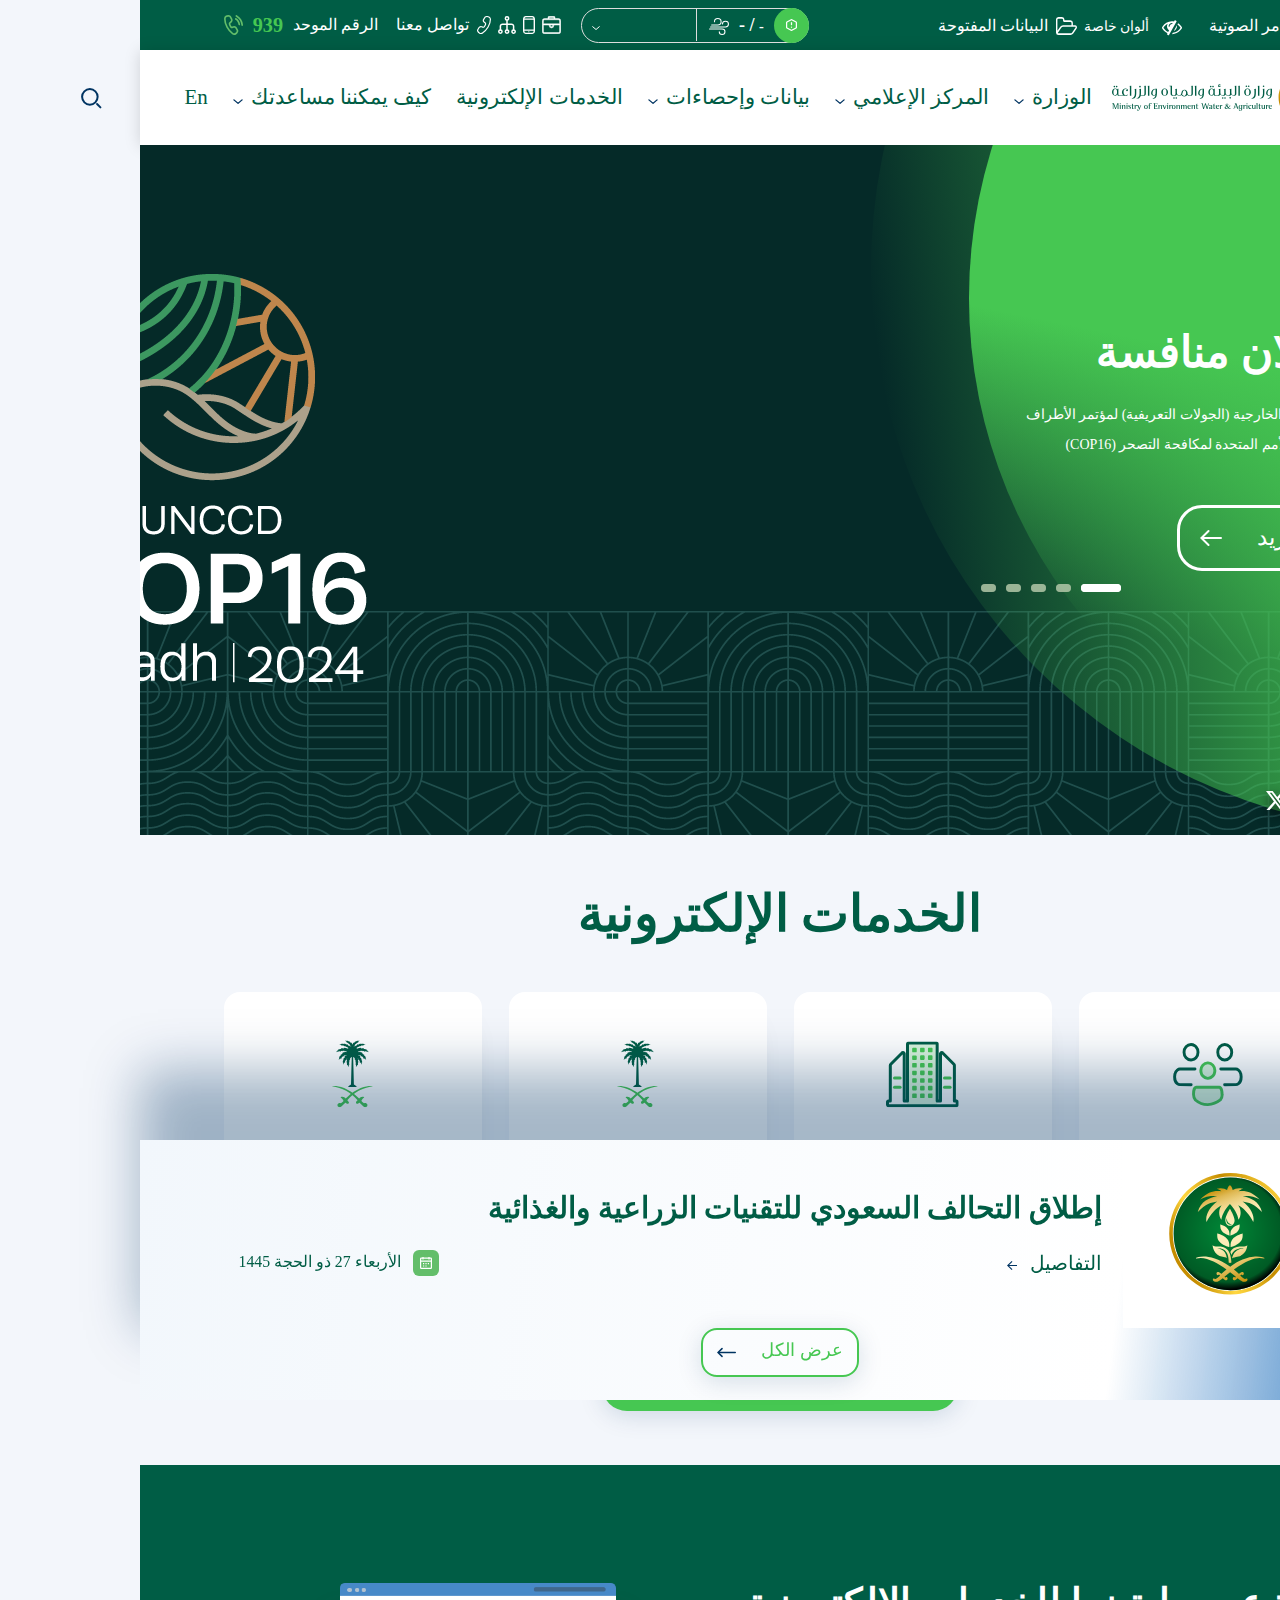
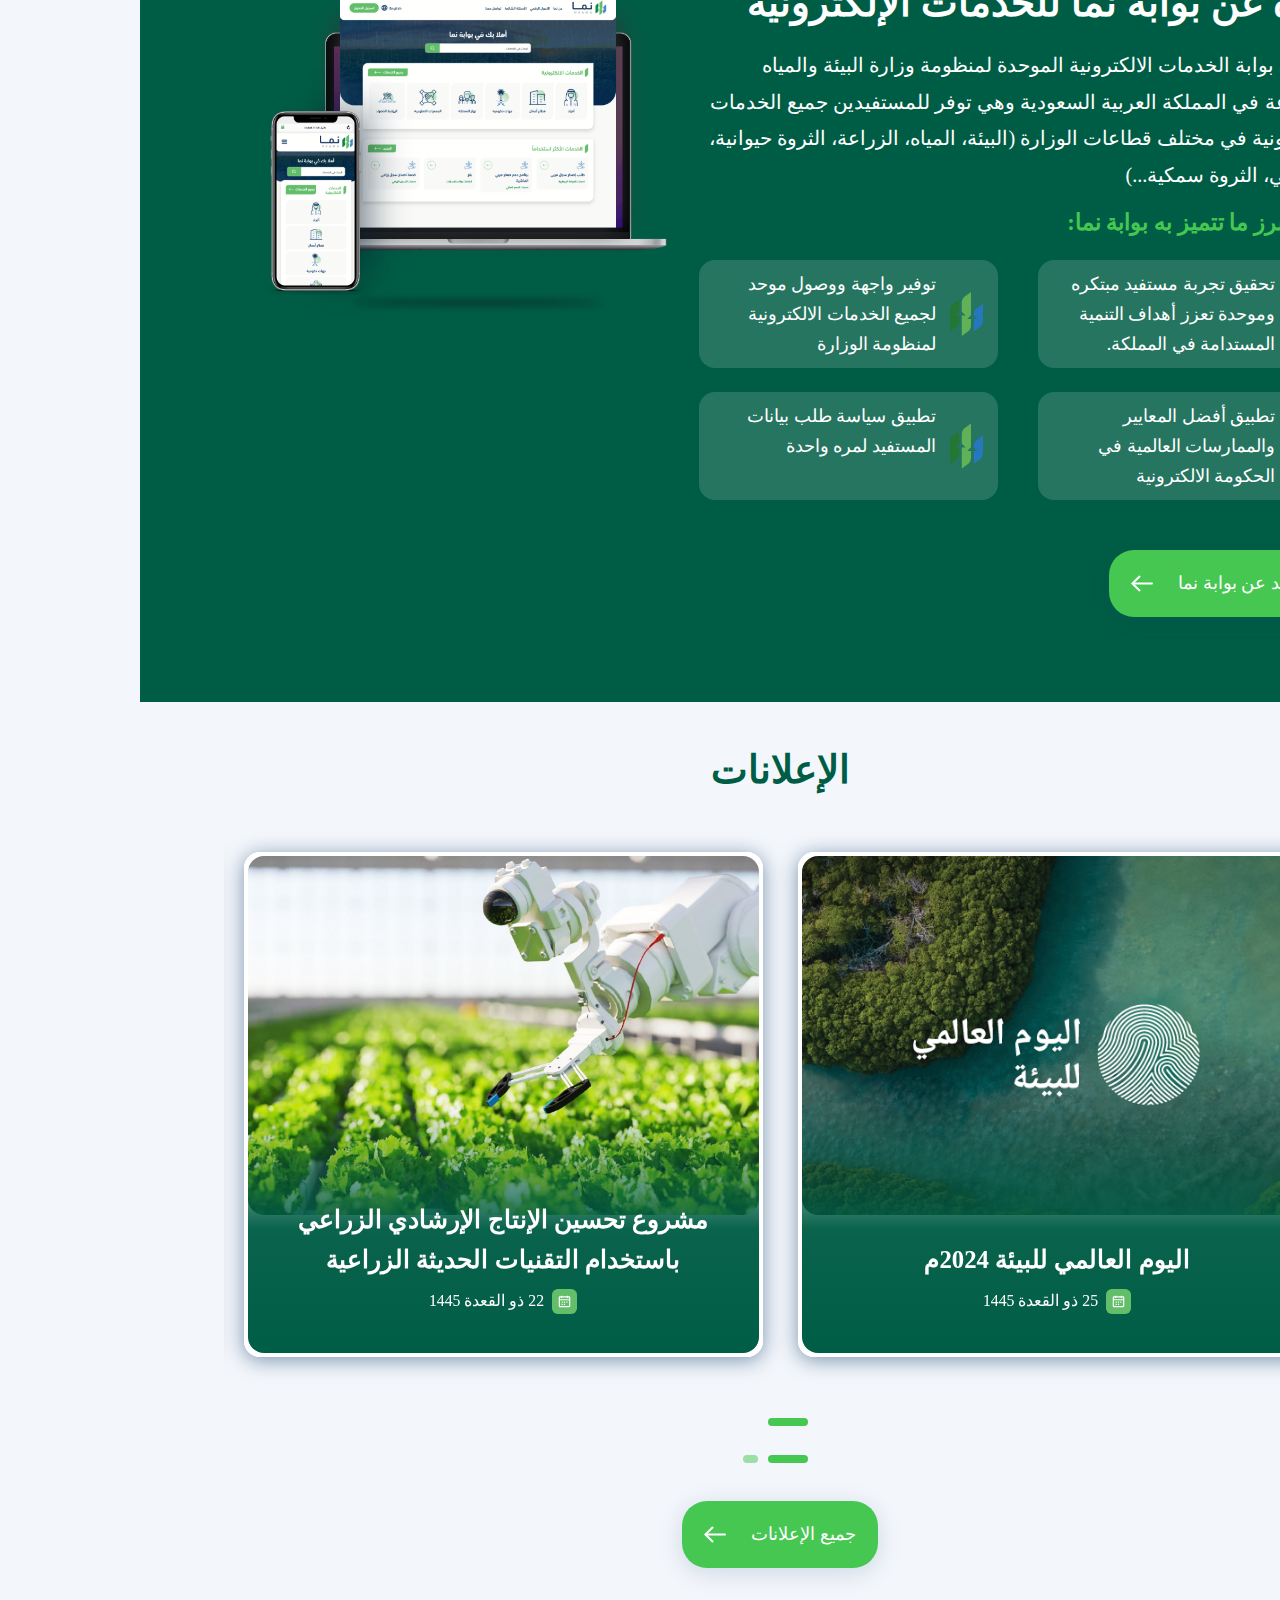
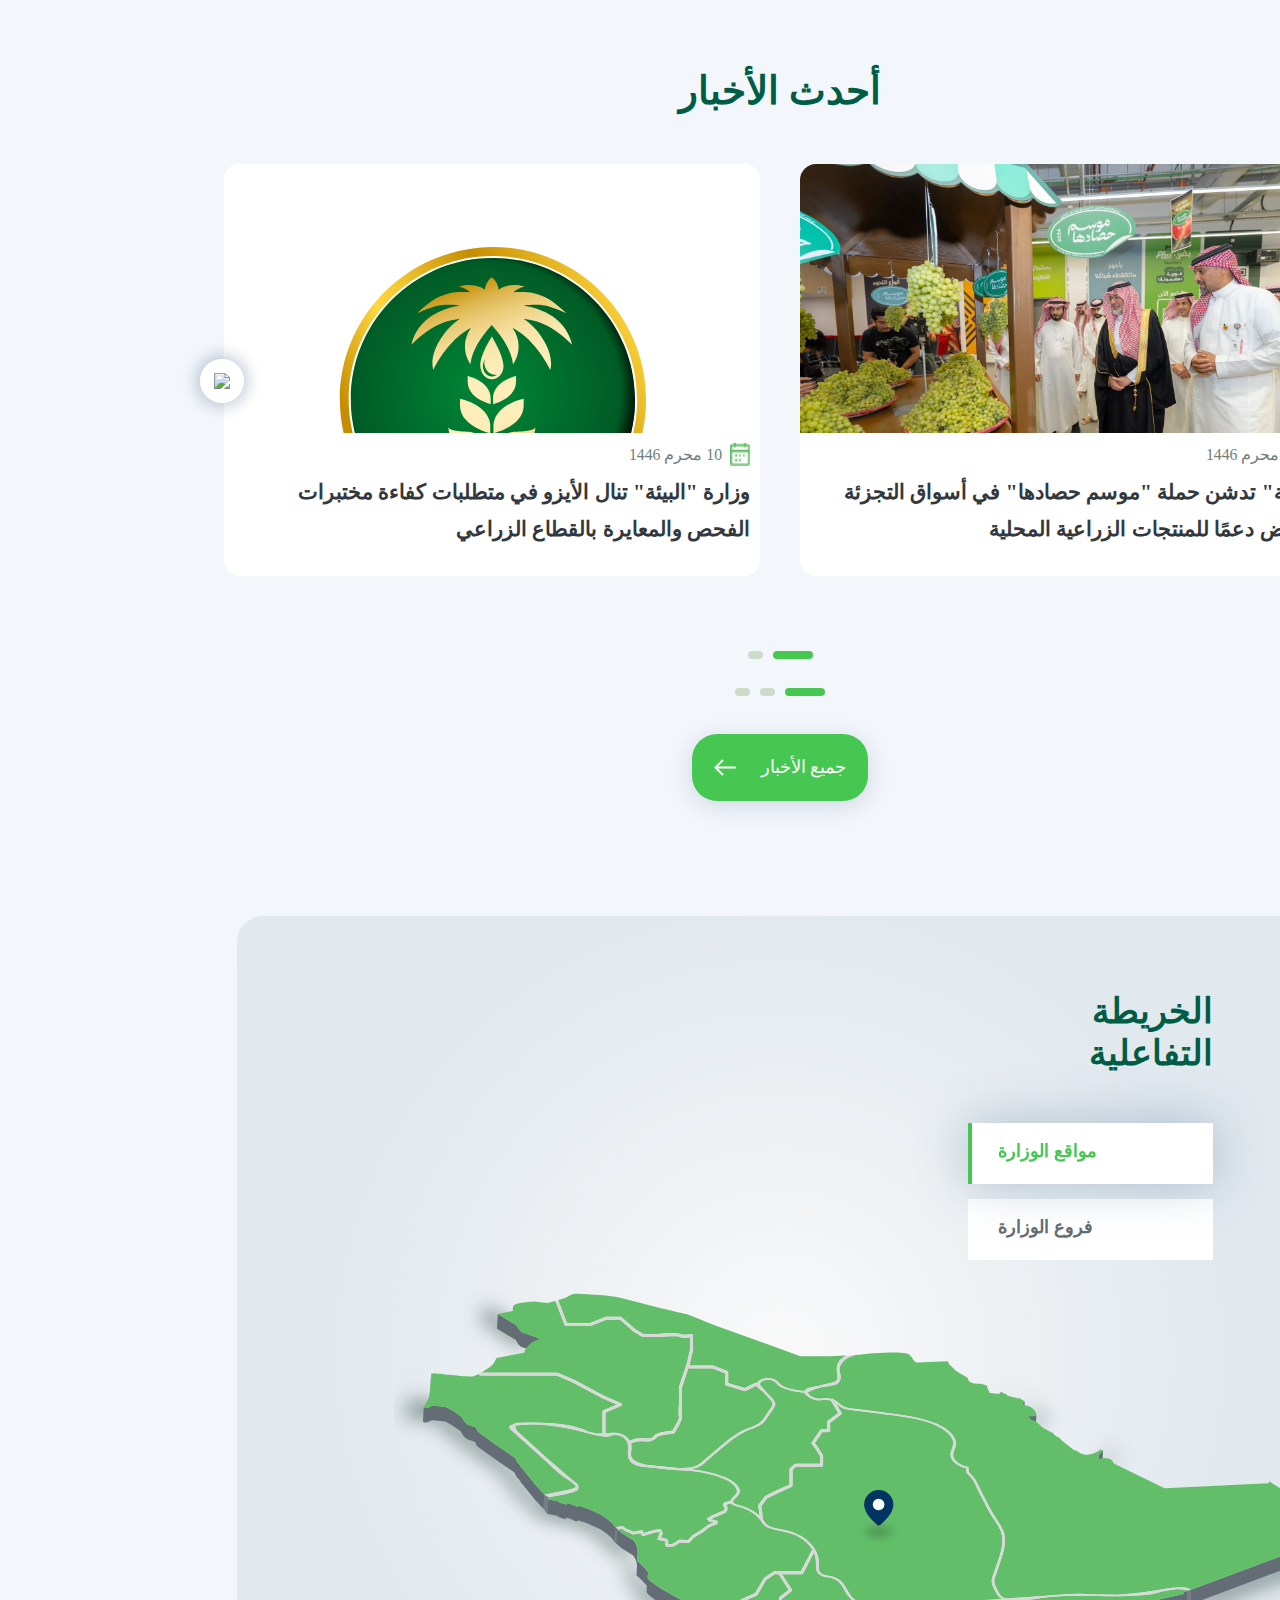
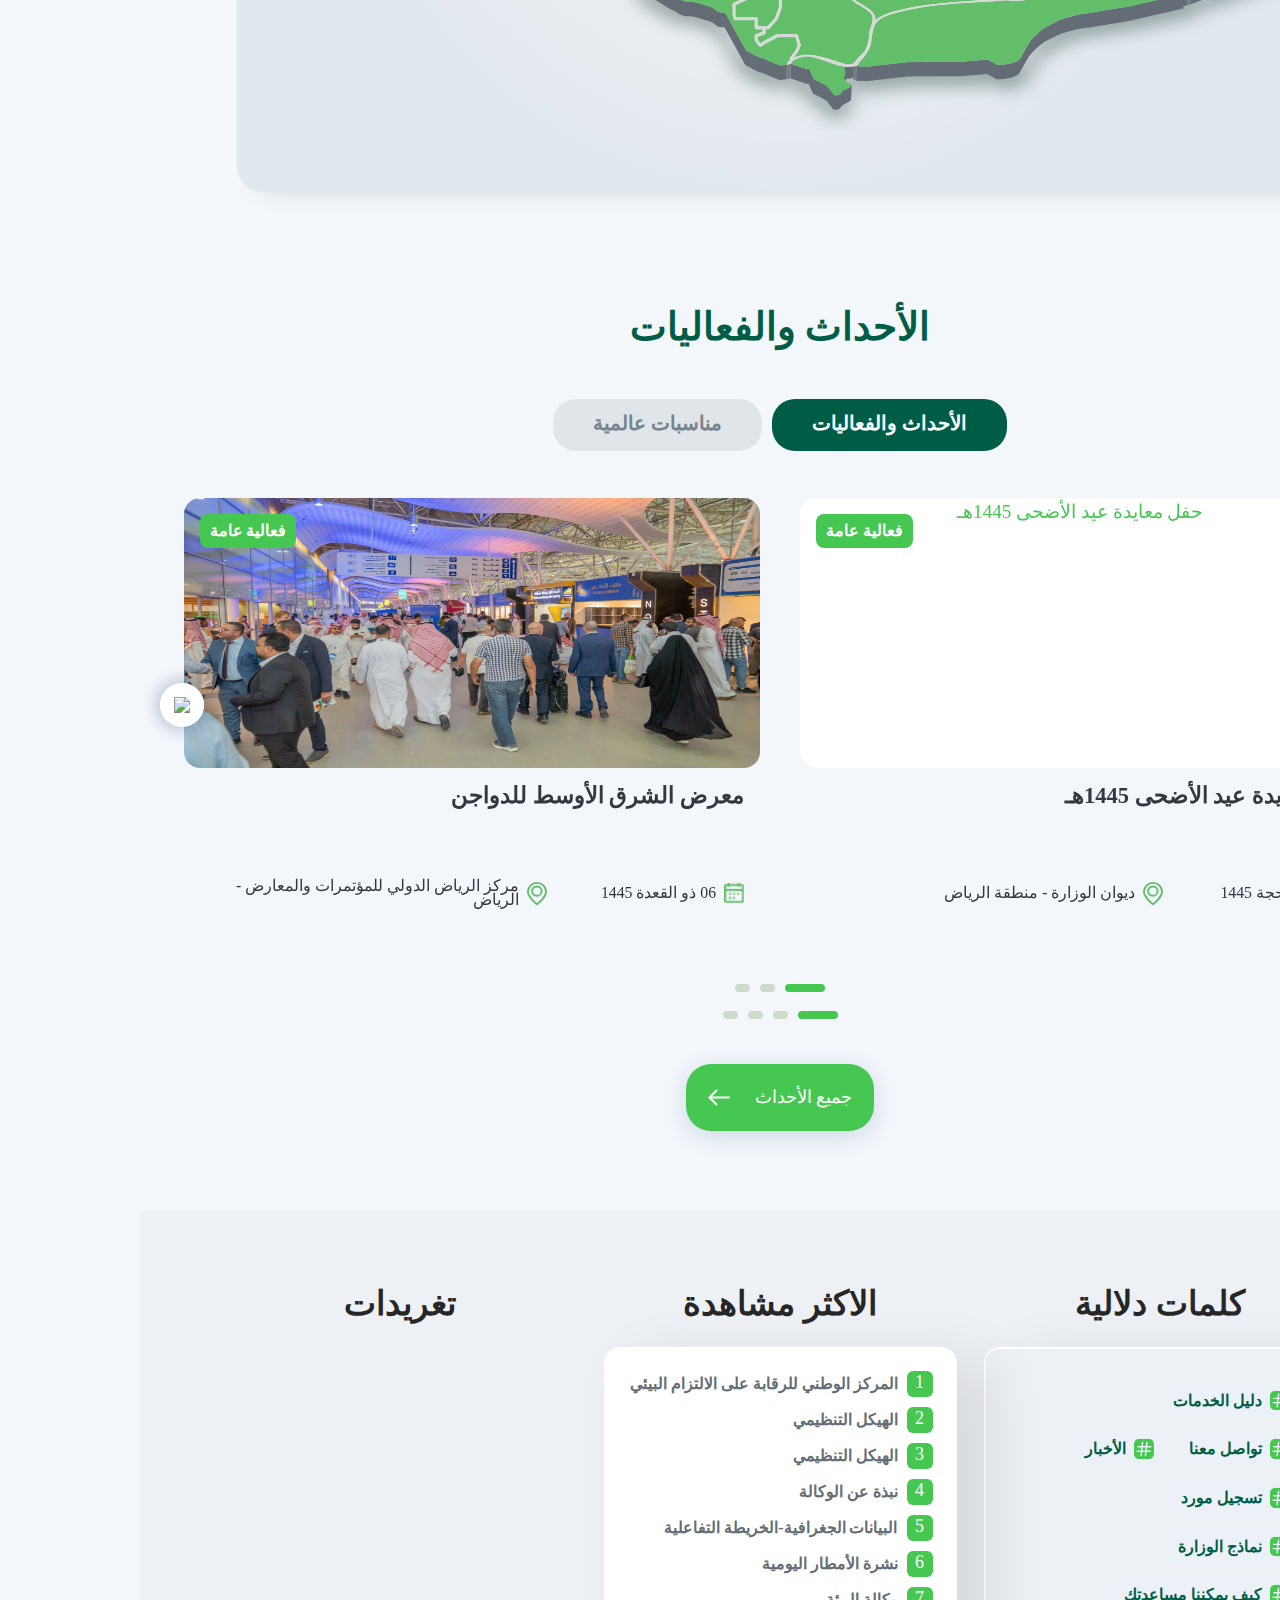
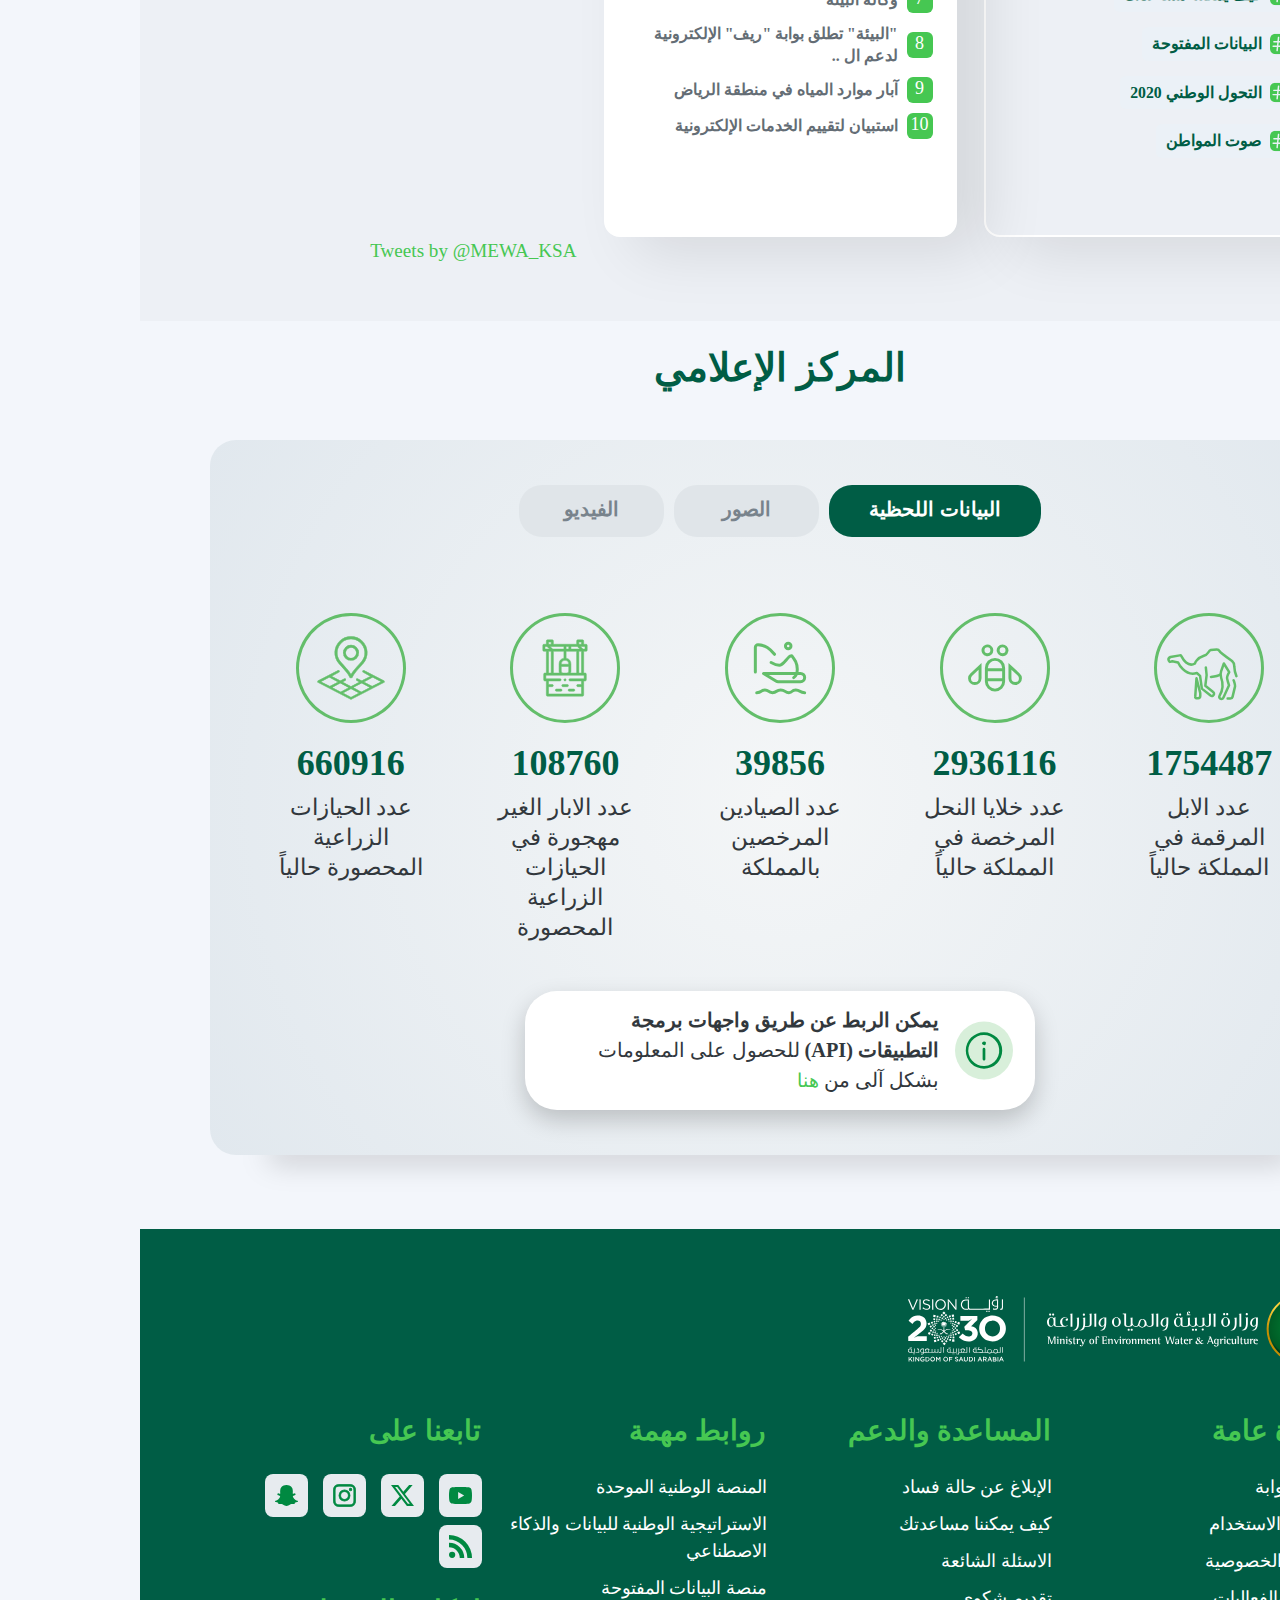
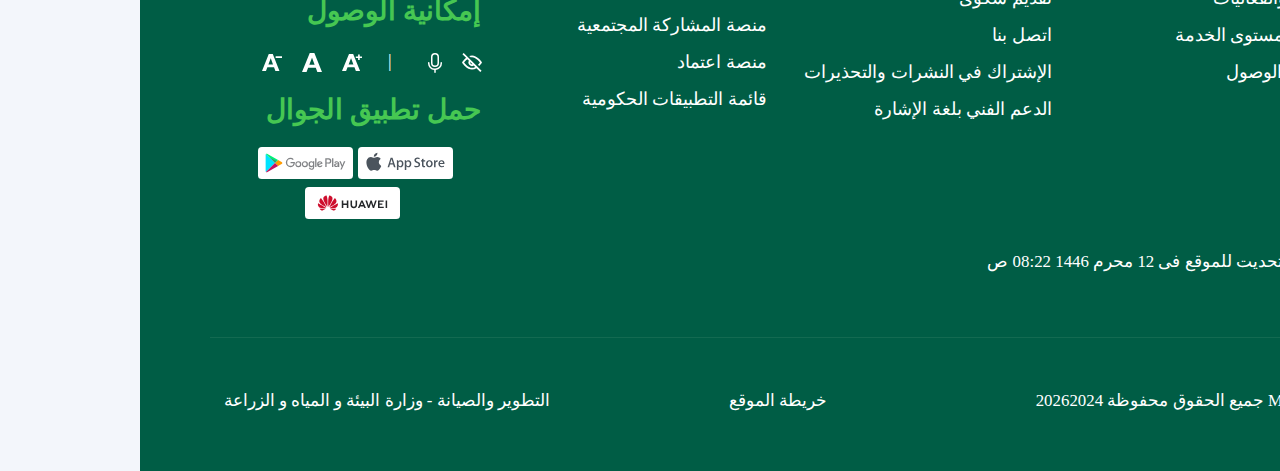
==== commit 5fd75b51: "Header Changes" ====
--- a/MEWA_Homw_ar.htm
+++ b/MEWA_Homw_ar.htm
@@ -313,7 +313,7 @@
                                     <ul>
                                         <li>
                                         
-                                     <a title="الأوامر الصوتية" href="javascript:$(&#39;#audioControls&#39;).modal(&#39;show&#39;);  startVoiceRecognition();">									
+                                     <a title="الأوامر الصوتية" href="">									
 									
                                            
                                                 <svg version="1.1" xmlns="http://www.w3.org/2000/svg" width="24" height="20" viewBox="0 0 32 32">
@@ -336,7 +336,7 @@
                                         </li>
                                         <li>
 											
-                                            <a href="https://www.mewa.gov.sa/ar/InformationCenter/OpenData" title="البيانات المفتوحة">
+                                            <a href="https://www.mewa.gov.sa/ar/InformationCenter/OpenData" title="البيانات المفتوحة" target="_blank">
                                                 <img src="./MEWA_Homw_ar_files/folder.svg" alt="">
                                                 <span>
                                                 	البيانات المفتوحة 
@@ -359,7 +359,7 @@
                                     <ul>
                                         <li>
                                         
-                                     <a href="https://www.mewa.gov.sa/ar/Ministry/AboutMinistry/Pages/mainEmployment.aspx" title="التوظيف">
+                                     <a href="https://www.mewa.gov.sa/ar/Ministry/AboutMinistry/Pages/mainEmployment.aspx" title="التوظيف" target="_blank">
                                                 <img src="./MEWA_Homw_ar_files/Page1.svg" alt="التوظيف">
                                             </a>
 										
@@ -368,7 +368,7 @@
                                                                                    </li>
                                         <li>
                                         
-                                      <a href="https://www.mewa.gov.sa/ar/HowWeCanHelp/Help/MobileApps/Pages/default.aspx" title="تطبيقات الجوال">
+                                      <a href="https://www.mewa.gov.sa/ar/HowWeCanHelp/Help/MobileApps/Pages/default.aspx" title="تطبيقات الجوال" target="_blank">
                                                 <img src="./MEWA_Homw_ar_files/Mobile.svg" alt="تطبيقات الجوال">
                                             </a>
 
@@ -378,7 +378,7 @@
                                         <li>
                                            
                                             
-                                            <a href="https://www.mewa.gov.sa/ar/Pages/SiteMap.aspx" title="خريطة الموقع">
+                                            <a href="https://www.mewa.gov.sa/ar/Pages/SiteMap.aspx" title="خريطة الموقع" target="_blank">
                                                 <img src="./MEWA_Homw_ar_files/data.svg" alt="خريطة الموقع">
                                             </a>
                                     		
@@ -386,7 +386,7 @@
 
                                         </li>
                                         <li>
-                                            <a href="https://www.mewa.gov.sa/ar/Ministry/AboutMinistry/ContactUs/Pages/default.aspx" target="_blank" title="تواصل معنا">
+                                            <a href="https://www.mewa.gov.sa/ar/Ministry/AboutMinistry/ContactUs/Pages/default.aspx" target="_blank" title="تواصل معنا" target="_blank">
                                                 <img src="./MEWA_Homw_ar_files/phone.svg" alt="">
                                                 <span>
                                                 	تواصل معنا 
@@ -405,7 +405,7 @@
                                     </ul>
                                 </div>
 <div class="top-weather">
-              <div class="weather-widget">
+              <div class="weather-widget" style="pointer-events: none;">
                 <div class="dropdown">
                     <a href="javascript:;" class="notification dropdown-toggle" data-bs-toggle="dropdown" tabindex="0">
                         <img src="./MEWA_Homw_ar_files/weather_notif.svg" alt="icon weather" title="icon weather">
@@ -446,7 +446,7 @@
                         <nav class="navbar navbarCustom navbar-expand-lg navbar-light bg-light sticky">
                            
 							
-									<a class="navbar-brand" href="https://www.mewa.gov.sa/ar">
+									<a class="navbar-brand" href="https://www.mewa.gov.sa/ar" target="_blank">
 										<img src="./MEWA_Homw_ar_files/Logo.svg" alt="">
 									</a>
 								
@@ -464,10 +464,10 @@
                             <div class="collapse navbar-collapse" id="navbarSupportedContent">
                                 <ul class="navbar-nav mr-auto">                                
 							    	<li class="nav-item dropdown">
-                                    <a href="https://www.mewa.gov.sa/ar/Ministry/Pages/default.aspx" class="nav-link dropdown-toggle" data-toggle="dropdown" role="button" aria-haspopup="true" aria-expanded="false">الوزارة</a><div class="dropdown-menu"><div class="container"><div class="row"><div class="col-md-6 col-lg-3"><div class="colMenu"><h4><a href="https://www.mewa.gov.sa/ar/Ministry/AboutMinistry/Pages/default.aspx"> عن الوزارة</a></h4><ul><li><a href="https://www.mewa.gov.sa/ar/Ministry/AboutMinistry/Pages/MinistryBrief.aspx"> نبذة عن الوزارة</a></li><li><a href="https://www.mewa.gov.sa/ar/Ministry/AboutMinistry/Pages/MinistryVision.aspx"> الرؤية والرسالة</a></li><li><a href="https://www.mewa.gov.sa/ar/Ministry/AboutMinistry/Pages/Objectives.aspx"> الأهداف</a></li><li><a href="https://www.mewa.gov.sa/ar/Ministry/AboutMinistry/Pages/MinistryLogo.aspx"> دليل الهوية المرئية</a></li><li><a href="https://www.mewa.gov.sa/ar/Ministry/AboutMinistry/Pages/ministryStructure.aspx"> الهيكل التنظيمي</a></li><li><a href="https://www.mewa.gov.sa/ar/Partners"> الجهات الشقيقة</a></li><li><a href="https://www.mewa.gov.sa/ar/Ministry/AboutMinistry/Partnerships/Pages/default.aspx"> الشركاء</a></li><li><a href="https://www.mewa.gov.sa/ar/Ministry/AboutMinistry/Pages/Budgets.aspx"> الميزانية والصرف</a></li><li><a href="https://www.mewa.gov.sa/ar/Ministry/AboutMinistry/Pages/mainEmployment.aspx"> التوظيف</a></li><li><a href="https://www.mewa.gov.sa/ar/Ministry/AboutMinistry/Pages/CompetitionsAndPurchases.aspx"> المنافسات و المشتريات</a></li><li><a href="https://www.mewa.gov.sa/ar/Ministry/AboutMinistry/RulesAndConditions/Pages/default.aspx"> السياسات والاستراتيجيات</a></li><li><a href="https://www.mewa.gov.sa/ar/Ministry/AboutMinistry/Sharing/Pages/default.aspx"> المشاركة الالكترونية</a></li><li><a href="https://www.mewa.gov.sa/ar/Ministry/AboutMinistry/ContactUs/Pages/default.aspx"> تواصل معنا</a></li></ul></div></div><div class="col-md-6 col-lg-3"><div class="colMenu"><h4><a href="https://www.mewa.gov.sa/ar/Ministry/AboutMinister/Pages/home.aspx"> عن الوزير</a></h4><ul><li><a href="https://www.mewa.gov.sa/ar/Ministry/AboutMinister/Pages/MinisterCv.aspx"> السيرة الذاتية لمعالي الوزير</a></li><li><a href="https://www.mewa.gov.sa/ar/Ministry/AboutMinister/Pages/MinisterSpeech.aspx"> كلمة معالي الوزير</a></li><li><a href="https://app.mewa.gov.sa/MoImos/DemandPages/Demand.aspx"> تواصل مع معالي الوزير</a></li><li><a href="https://www.mewa.gov.sa/ar/Ministry/AboutMinister/Pages/MinisterViceCv.aspx"> السيرة الذاتية لمعالي نائب الوزير</a></li></ul></div></div><div class="col-md-6 col-lg-3"><div class="colMenu"><h4><a href="https://www.mewa.gov.sa/ar/Ministry/Agencies/Pages/home.aspx"> الوكالات</a></h4><ul><li><a href="https://www.mewa.gov.sa/ar/Ministry/Agencies/EnvironmentAgency/Pages/agency.aspx"> وكالة البيئة</a></li><li><a href="https://www.mewa.gov.sa/ar/Ministry/Agencies/TheWaterAgency/Pages/agency.aspx"> وكالة المياه</a></li><li><a href="https://www.mewa.gov.sa/ar/Ministry/Agencies/AgencyofAgriculture/Pages/agency.aspx"> وكالة الزراعة</a></li><li><a href="https://www.mewa.gov.sa/ar/Ministry/Agencies/Agencyland/Pages/agency.aspx"> وكالة الأراضي والمساحة</a></li><li><a href="https://www.mewa.gov.sa/ar/Ministry/Agencies/AgencyForInnovation/Pages/default.aspx"> وكالة البحث والابتكار</a></li><li><a href="https://www.mewa.gov.sa/ar/Ministry/Agencies/AgencyforPlanningandInstitutionalExcellence/Pages/agency.aspx"> وكالة التخطيط والتميز المؤسسي</a></li><li><a href="https://www.mewa.gov.sa/ar/Ministry/Agencies/SharedServicesAgency/Pages/agency.aspx"> وكالة الخدمات المشتركة</a></li><li><a href="https://www.mewa.gov.sa/ar/Ministry/Agencies/AgencyforEconomicAffairsandInvestment/Pages/agency.aspx"> وكالة الشؤون الاقتصادية والتخصيص</a></li><li><a href="https://www.mewa.gov.sa/ar/Ministry/Agencies/RegulatoryAffairsAgency/Pages/AboutUs.aspx"> وكالة الشؤون التنظيمية</a></li><li><a href="https://www.mewa.gov.sa/ar/Ministry/Agencies/AgencyforBeneficiaryServiceandBranch/Pages/Agency.aspx"> وكالة الوزارة لخدمة المستفيدين وشؤون الفروع</a></li></ul></div></div><div class="col-md-6 col-lg-3"><div class="colMenu"><h4><a href="https://www.mewa.gov.sa/ar/Ministry/initiatives/Pages/home.aspx"> البرامج والمبادرات</a></h4><ul><li><a href="https://www.mewa.gov.sa/ar/Ministry/initiatives/MinistryInitiatives/Pages/default.aspx"> برنامج التحول الوطني 2020</a></li><li><a href="https://www.mewa.gov.sa/ar/Ministry/initiatives/SustainableDevelopment/Pages/default.aspx"> التنمية المستدامة</a></li><li><a href="https://www.mewa.gov.sa/ar/Ministry/initiatives/Investmentopportunities/Pages/default.aspx"> الفرص الإستثمارية</a></li><li><a href="https://www.mewa.gov.sa/ar/Ministry/initiatives/SectorStratigy/Pages/default.aspx"> استراتيجيات قطاعات الوزارة</a></li></ul></div></div></div></div></div></li><li class="nav-item dropdown">
-                                    <a href="https://www.mewa.gov.sa/ar/MediaCenter/Pages/Media.aspx" class="nav-link dropdown-toggle" data-toggle="dropdown" role="button" aria-haspopup="true" aria-expanded="false">المركز الإعلامي</a><div class="dropdown-menu"><div class="container"><div class="row"><div class="col-md-6 col-lg-3"><div class="colMenu"><h4><a href="https://www.mewa.gov.sa/ar/MediaCenter/News/Pages/Home.aspx"> الأخبار والأحداث</a></h4><ul></ul></div></div><div class="col-md-6 col-lg-3"><div class="colMenu"><h4><a href="https://www.mewa.gov.sa/ar/MediaCenter/Events/Pages/MonthEvents.aspx"> الأحداث والفعاليات</a></h4><ul></ul></div></div><div class="col-md-6 col-lg-3"><div class="colMenu"><h4><a href="https://www.mewa.gov.sa/ar/MediaCenter/PressReleases/Pages/home.aspx"> الملف الصحفي</a></h4><ul></ul></div></div><div class="col-md-6 col-lg-3"><div class="colMenu"><h4><a href="https://www.mewa.gov.sa/ar/MediaCenter/Ads/Pages/default.aspx"> الإعلانات</a></h4><ul></ul></div></div><div class="col-md-6 col-lg-3"><div class="colMenu"><h4><a href="https://www.mewa.gov.sa/ar/MediaCenter/MultimediaLibrary/Pages/default.aspx"> مكتبة الوسائط المتعددة</a></h4><ul></ul></div></div><div class="col-md-6 col-lg-3"><div class="colMenu"><h4><a href="https://www.mewa.gov.sa/ar/MediaCenter/ImportantLinks/Pages/default.aspx"> روابط مهمة</a></h4><ul></ul></div></div><div class="col-md-6 col-lg-3"><div class="colMenu"><h4><a href="https://www.mewa.gov.sa/ar/MediaCenter/RSS/Pages/default.aspx"> خدمة RSS</a></h4><ul></ul></div></div><div class="col-md-6 col-lg-3"><div class="colMenu"><h4><a href="https://www.mewa.gov.sa/ar/MediaCenter/WorldEvents/Pages/default.aspx"> المناسبات العالمية</a></h4><ul></ul></div></div><div class="col-md-6 col-lg-3"><div class="colMenu"><h4><a href="https://www.mewa.gov.sa/ar/MediaCenter/Subscriptions/Pages/default.aspx"> الإشتراك في النشرات والتحذيرات</a></h4><ul></ul></div></div></div></div></div></li><li class="nav-item dropdown">
-                                    <a href="https://www.mewa.gov.sa/ar/InformationCenter/Pages/default.aspx" class="nav-link dropdown-toggle" data-toggle="dropdown" role="button" aria-haspopup="true" aria-expanded="false">بيانات وإحصاءات</a><div class="dropdown-menu"><div class="container"><div class="row"><div class="col-md-6 col-lg-3"><div class="colMenu"><h4><a href="https://www.mewa.gov.sa/ar/InformationCenter/DocsCenter/Pages/home.aspx"> المكتبة الإلكترونية</a></h4><ul><li><a href="https://www.mewa.gov.sa/ar/InformationCenter/DocsCenter/RulesLibrary/Pages/default.aspx"> الأنظمة واللوائح</a></li><li><a href="https://www.mewa.gov.sa/ar/InformationCenter/DocsCenter/YearlyReport/Pages/default.aspx"> التقارير السنوية</a></li><li><a href="https://www.mewa.gov.sa/ar/InformationCenter/DocsCenter/MinistryForms/Pages/default.aspx"> نماذج الوزارة</a></li></ul></div></div><div class="col-md-6 col-lg-3"><div class="colMenu"><h4><a href="https://www.mewa.gov.sa/ar/InformationCenter/OpenData/Pages/home.aspx"> البيانات المفتوحة</a></h4><ul><li><a href="https://www.mewa.gov.sa/ar/InformationCenter/OpenData/Pages/DataLibirary.aspx"> مكتبة البيانات المفتوحة</a></li><li><a href="https://www.mewa.gov.sa/ar/InformationCenter/OpenData/GeographicData/Pages/GeoData.aspx"> البيانات الجغرافية-خريطة تفاعلية</a></li><li><a href="https://www.mewa.gov.sa/ar/InformationCenter/OpenData/RequestOpenData/Pages/RequestOpenData.aspx"> للمساعدة او طلب بيانات مفتوحة</a></li><li><a href="https://www.mewa.gov.sa/ar/InformationCenter/OpenData/Pages/OpenDataPolicy.aspx"> سياسة استخدام البيانات المفتوحة</a></li><li><a href="https://www.mewa.gov.sa/ar/InformationCenter/OpenData/Pages/OpenDataExamples.aspx"> البيانات المفتوحة والمشاركة المجتمعية</a></li></ul></div></div><div class="col-md-6 col-lg-3"><div class="colMenu"><h4><a href="https://www.mewa.gov.sa/ar/InformationCenter/Researchs/Pages/home.aspx"> احصائيات ومؤشرات</a></h4><ul><li><a href="https://www.mewa.gov.sa/ar/InformationCenter/Researchs/Reports/Pages/default.aspx"> تقارير إحصائية</a></li><li><a href="https://www.mewa.gov.sa/ar/InformationCenter/Researchs/StaticticsData/Pages/default.aspx"> بيانات إحصائية</a></li><li><a href="https://www.mewa.gov.sa/ar/InformationCenter/Researchs/PortalAnalytics/Pages/default.aspx"> إحصائيات أداء البوابة خلال اخر 30 يوم</a></li><li><a href="https://www.mewa.gov.sa/ar/InformationCenter/Researchs/PortalIndicators/Pages/default.aspx"> تقارير صوت المستفيد</a></li><li><a href="https://naama.sa/Pages/Statistics">  إحصاءات الخدمات الإلكترونية</a></li></ul></div></div><div class="col-md-6 col-lg-3"><div class="colMenu"><h4><a href="https://www.mewa.gov.sa/ar/InformationCenter/AwarenessCenter/Pages/home.aspx"> الإرشاد والتوعية</a></h4><ul><li><a href="https://www.youtube.com/@agri_ext"> قناة الإرشاد الزراعي</a></li><li><a href="https://www.mewa.gov.sa/ar/InformationCenter/AwarenessCenter/AgricultureCalendar/Documents/agire3.pdf"> المفكرة الزراعية</a></li><li><a href="https://www.mewa.gov.sa/environmentalawareness/ar/Pages/default.aspx"> التوعية البيئية</a></li></ul></div></div><div class="col-md-6 col-lg-3"><div class="colMenu"><h4><a href="https://www.mewa.gov.sa/ar/InformationCenter/DataShareRequest/Pages/home.aspx"> طلب مشاركة بيانات</a></h4><ul></ul></div></div><div class="col-md-6 col-lg-3"><div class="colMenu"><h4><a href="https://www.mewa.gov.sa/ar/InformationCenter/InformationRequest/Pages/home.aspx"> طلب الحصول على معلومات</a></h4><ul></ul></div></div></div></div></div></li><li class="nav-item"><a class="nav-link" href="https://naama.sa/"> الخدمات الإلكترونية</a></li><li class="nav-item dropdown">
-                                    <a href="https://www.mewa.gov.sa/ar/HowWeCanHelp/Pages/home.aspx" class="nav-link dropdown-toggle" data-toggle="dropdown" role="button" aria-haspopup="true" aria-expanded="false">كيف يمكننا مساعدتك</a><div class="dropdown-menu"><div class="container"><div class="row"><div class="col-md-6 col-lg-3"><div class="colMenu"><h4><a href="https://www.mewa.gov.sa/ar/HowWeCanHelp/MinistryContactInfo/Pages/main.aspx"> كيف تصل إلى مواقعنا</a></h4><ul><li><a href="https://www.mewa.gov.sa/ar/HowWeCanHelp/MinistryContactInfo/MinistryLocations/Pages/default.aspx"> مواقع الوزارة</a></li><li><a href="https://www.mewa.gov.sa/ar/HowWeCanHelp/MinistryContactInfo/AgricultureDepartments/Pages/default.aspx"> فروع الوزارة في المناطق</a></li></ul></div></div><div class="col-md-6 col-lg-3"><div class="colMenu"><h4><a href="https://www.mewa.gov.sa/ar/HowWeCanHelp/ContactChannels/Pages/main.aspx"> صوت المواطن</a></h4><ul></ul></div></div><div class="col-md-6 col-lg-3"><div class="colMenu"><h4><a href="https://www.mewa.gov.sa/ar/Ministry/AboutMinistry/ContactUs/Pages/default.aspx"> تواصل معنا</a></h4><ul></ul></div></div><div class="col-md-6 col-lg-3"><div class="colMenu"><h4><a href="https://www.mewa.gov.sa/ar/HowWeCanHelp/SocialChanels/Pages/main.aspx"> قنوات التواصل الإجتماعي</a></h4><ul></ul></div></div><div class="col-md-6 col-lg-3"><div class="colMenu"><h4><a href="https://www.mewa.gov.sa/ar/HowWeCanHelp/MinistryOfficials/Pages/main.aspx"> المسؤولون فى الوزارة</a></h4><ul></ul></div></div></div></div></div></li>
+                                    <a href="https://www.mewa.gov.sa/ar/Ministry/Pages/default.aspx" class="nav-link dropdown-toggle" data-toggle="dropdown" role="button" aria-haspopup="true" aria-expanded="false" target="_blank">الوزارة</a><div class="dropdown-menu"><div class="container"><div class="row"><div class="col-md-6 col-lg-3"><div class="colMenu"><h4><a href="https://www.mewa.gov.sa/ar/Ministry/AboutMinistry/Pages/default.aspx"> عن الوزارة</a></h4><ul><li><a href="https://www.mewa.gov.sa/ar/Ministry/AboutMinistry/Pages/MinistryBrief.aspx"> نبذة عن الوزارة</a></li><li><a href="https://www.mewa.gov.sa/ar/Ministry/AboutMinistry/Pages/MinistryVision.aspx"> الرؤية والرسالة</a></li><li><a href="https://www.mewa.gov.sa/ar/Ministry/AboutMinistry/Pages/Objectives.aspx"> الأهداف</a></li><li><a href="https://www.mewa.gov.sa/ar/Ministry/AboutMinistry/Pages/MinistryLogo.aspx"> دليل الهوية المرئية</a></li><li><a href="https://www.mewa.gov.sa/ar/Ministry/AboutMinistry/Pages/ministryStructure.aspx"> الهيكل التنظيمي</a></li><li><a href="https://www.mewa.gov.sa/ar/Partners"> الجهات الشقيقة</a></li><li><a href="https://www.mewa.gov.sa/ar/Ministry/AboutMinistry/Partnerships/Pages/default.aspx"> الشركاء</a></li><li><a href="https://www.mewa.gov.sa/ar/Ministry/AboutMinistry/Pages/Budgets.aspx"> الميزانية والصرف</a></li><li><a href="https://www.mewa.gov.sa/ar/Ministry/AboutMinistry/Pages/mainEmployment.aspx"> التوظيف</a></li><li><a href="https://www.mewa.gov.sa/ar/Ministry/AboutMinistry/Pages/CompetitionsAndPurchases.aspx"> المنافسات و المشتريات</a></li><li><a href="https://www.mewa.gov.sa/ar/Ministry/AboutMinistry/RulesAndConditions/Pages/default.aspx"> السياسات والاستراتيجيات</a></li><li><a href="https://www.mewa.gov.sa/ar/Ministry/AboutMinistry/Sharing/Pages/default.aspx"> المشاركة الالكترونية</a></li><li><a href="https://www.mewa.gov.sa/ar/Ministry/AboutMinistry/ContactUs/Pages/default.aspx"> تواصل معنا</a></li></ul></div></div><div class="col-md-6 col-lg-3"><div class="colMenu"><h4><a href="https://www.mewa.gov.sa/ar/Ministry/AboutMinister/Pages/home.aspx"> عن الوزير</a></h4><ul><li><a href="https://www.mewa.gov.sa/ar/Ministry/AboutMinister/Pages/MinisterCv.aspx"> السيرة الذاتية لمعالي الوزير</a></li><li><a href="https://www.mewa.gov.sa/ar/Ministry/AboutMinister/Pages/MinisterSpeech.aspx"> كلمة معالي الوزير</a></li><li><a href="https://app.mewa.gov.sa/MoImos/DemandPages/Demand.aspx"> تواصل مع معالي الوزير</a></li><li><a href="https://www.mewa.gov.sa/ar/Ministry/AboutMinister/Pages/MinisterViceCv.aspx"> السيرة الذاتية لمعالي نائب الوزير</a></li></ul></div></div><div class="col-md-6 col-lg-3"><div class="colMenu"><h4><a href="https://www.mewa.gov.sa/ar/Ministry/Agencies/Pages/home.aspx"> الوكالات</a></h4><ul><li><a href="https://www.mewa.gov.sa/ar/Ministry/Agencies/EnvironmentAgency/Pages/agency.aspx"> وكالة البيئة</a></li><li><a href="https://www.mewa.gov.sa/ar/Ministry/Agencies/TheWaterAgency/Pages/agency.aspx"> وكالة المياه</a></li><li><a href="https://www.mewa.gov.sa/ar/Ministry/Agencies/AgencyofAgriculture/Pages/agency.aspx"> وكالة الزراعة</a></li><li><a href="https://www.mewa.gov.sa/ar/Ministry/Agencies/Agencyland/Pages/agency.aspx"> وكالة الأراضي والمساحة</a></li><li><a href="https://www.mewa.gov.sa/ar/Ministry/Agencies/AgencyForInnovation/Pages/default.aspx"> وكالة البحث والابتكار</a></li><li><a href="https://www.mewa.gov.sa/ar/Ministry/Agencies/AgencyforPlanningandInstitutionalExcellence/Pages/agency.aspx"> وكالة التخطيط والتميز المؤسسي</a></li><li><a href="https://www.mewa.gov.sa/ar/Ministry/Agencies/SharedServicesAgency/Pages/agency.aspx"> وكالة الخدمات المشتركة</a></li><li><a href="https://www.mewa.gov.sa/ar/Ministry/Agencies/AgencyforEconomicAffairsandInvestment/Pages/agency.aspx"> وكالة الشؤون الاقتصادية والتخصيص</a></li><li><a href="https://www.mewa.gov.sa/ar/Ministry/Agencies/RegulatoryAffairsAgency/Pages/AboutUs.aspx"> وكالة الشؤون التنظيمية</a></li><li><a href="https://www.mewa.gov.sa/ar/Ministry/Agencies/AgencyforBeneficiaryServiceandBranch/Pages/Agency.aspx"> وكالة الوزارة لخدمة المستفيدين وشؤون الفروع</a></li></ul></div></div><div class="col-md-6 col-lg-3"><div class="colMenu"><h4><a href="https://www.mewa.gov.sa/ar/Ministry/initiatives/Pages/home.aspx"> البرامج والمبادرات</a></h4><ul><li><a href="https://www.mewa.gov.sa/ar/Ministry/initiatives/MinistryInitiatives/Pages/default.aspx"> برنامج التحول الوطني 2020</a></li><li><a href="https://www.mewa.gov.sa/ar/Ministry/initiatives/SustainableDevelopment/Pages/default.aspx"> التنمية المستدامة</a></li><li><a href="https://www.mewa.gov.sa/ar/Ministry/initiatives/Investmentopportunities/Pages/default.aspx"> الفرص الإستثمارية</a></li><li><a href="https://www.mewa.gov.sa/ar/Ministry/initiatives/SectorStratigy/Pages/default.aspx"> استراتيجيات قطاعات الوزارة</a></li></ul></div></div></div></div></div></li><li class="nav-item dropdown">
+                                    <a href="https://www.mewa.gov.sa/ar/MediaCenter/Pages/Media.aspx" class="nav-link dropdown-toggle" data-toggle="dropdown" role="button" aria-haspopup="true" aria-expanded="false" target="_blank">المركز الإعلامي</a><div class="dropdown-menu"><div class="container"><div class="row"><div class="col-md-6 col-lg-3"><div class="colMenu"><h4><a href="https://www.mewa.gov.sa/ar/MediaCenter/News/Pages/Home.aspx"> الأخبار والأحداث</a></h4><ul></ul></div></div><div class="col-md-6 col-lg-3"><div class="colMenu"><h4><a href="https://www.mewa.gov.sa/ar/MediaCenter/Events/Pages/MonthEvents.aspx"> الأحداث والفعاليات</a></h4><ul></ul></div></div><div class="col-md-6 col-lg-3"><div class="colMenu"><h4><a href="https://www.mewa.gov.sa/ar/MediaCenter/PressReleases/Pages/home.aspx"> الملف الصحفي</a></h4><ul></ul></div></div><div class="col-md-6 col-lg-3"><div class="colMenu"><h4><a href="https://www.mewa.gov.sa/ar/MediaCenter/Ads/Pages/default.aspx"> الإعلانات</a></h4><ul></ul></div></div><div class="col-md-6 col-lg-3"><div class="colMenu"><h4><a href="https://www.mewa.gov.sa/ar/MediaCenter/MultimediaLibrary/Pages/default.aspx"> مكتبة الوسائط المتعددة</a></h4><ul></ul></div></div><div class="col-md-6 col-lg-3"><div class="colMenu"><h4><a href="https://www.mewa.gov.sa/ar/MediaCenter/ImportantLinks/Pages/default.aspx"> روابط مهمة</a></h4><ul></ul></div></div><div class="col-md-6 col-lg-3"><div class="colMenu"><h4><a href="https://www.mewa.gov.sa/ar/MediaCenter/RSS/Pages/default.aspx"> خدمة RSS</a></h4><ul></ul></div></div><div class="col-md-6 col-lg-3"><div class="colMenu"><h4><a href="https://www.mewa.gov.sa/ar/MediaCenter/WorldEvents/Pages/default.aspx"> المناسبات العالمية</a></h4><ul></ul></div></div><div class="col-md-6 col-lg-3"><div class="colMenu"><h4><a href="https://www.mewa.gov.sa/ar/MediaCenter/Subscriptions/Pages/default.aspx"> الإشتراك في النشرات والتحذيرات</a></h4><ul></ul></div></div></div></div></div></li><li class="nav-item dropdown">
+                                    <a href="https://www.mewa.gov.sa/ar/InformationCenter/Pages/default.aspx" class="nav-link dropdown-toggle" data-toggle="dropdown" role="button" aria-haspopup="true" aria-expanded="false" target="_blank">بيانات وإحصاءات</a><div class="dropdown-menu"><div class="container"><div class="row"><div class="col-md-6 col-lg-3"><div class="colMenu"><h4><a href="https://www.mewa.gov.sa/ar/InformationCenter/DocsCenter/Pages/home.aspx"> المكتبة الإلكترونية</a></h4><ul><li><a href="https://www.mewa.gov.sa/ar/InformationCenter/DocsCenter/RulesLibrary/Pages/default.aspx"> الأنظمة واللوائح</a></li><li><a href="https://www.mewa.gov.sa/ar/InformationCenter/DocsCenter/YearlyReport/Pages/default.aspx"> التقارير السنوية</a></li><li><a href="https://www.mewa.gov.sa/ar/InformationCenter/DocsCenter/MinistryForms/Pages/default.aspx"> نماذج الوزارة</a></li></ul></div></div><div class="col-md-6 col-lg-3"><div class="colMenu"><h4><a href="https://www.mewa.gov.sa/ar/InformationCenter/OpenData/Pages/home.aspx"> البيانات المفتوحة</a></h4><ul><li><a href="https://www.mewa.gov.sa/ar/InformationCenter/OpenData/Pages/DataLibirary.aspx"> مكتبة البيانات المفتوحة</a></li><li><a href="https://www.mewa.gov.sa/ar/InformationCenter/OpenData/GeographicData/Pages/GeoData.aspx"> البيانات الجغرافية-خريطة تفاعلية</a></li><li><a href="https://www.mewa.gov.sa/ar/InformationCenter/OpenData/RequestOpenData/Pages/RequestOpenData.aspx"> للمساعدة او طلب بيانات مفتوحة</a></li><li><a href="https://www.mewa.gov.sa/ar/InformationCenter/OpenData/Pages/OpenDataPolicy.aspx"> سياسة استخدام البيانات المفتوحة</a></li><li><a href="https://www.mewa.gov.sa/ar/InformationCenter/OpenData/Pages/OpenDataExamples.aspx"> البيانات المفتوحة والمشاركة المجتمعية</a></li></ul></div></div><div class="col-md-6 col-lg-3"><div class="colMenu"><h4><a href="https://www.mewa.gov.sa/ar/InformationCenter/Researchs/Pages/home.aspx"> احصائيات ومؤشرات</a></h4><ul><li><a href="https://www.mewa.gov.sa/ar/InformationCenter/Researchs/Reports/Pages/default.aspx"> تقارير إحصائية</a></li><li><a href="https://www.mewa.gov.sa/ar/InformationCenter/Researchs/StaticticsData/Pages/default.aspx"> بيانات إحصائية</a></li><li><a href="https://www.mewa.gov.sa/ar/InformationCenter/Researchs/PortalAnalytics/Pages/default.aspx"> إحصائيات أداء البوابة خلال اخر 30 يوم</a></li><li><a href="https://www.mewa.gov.sa/ar/InformationCenter/Researchs/PortalIndicators/Pages/default.aspx"> تقارير صوت المستفيد</a></li><li><a href="https://naama.sa/Pages/Statistics">  إحصاءات الخدمات الإلكترونية</a></li></ul></div></div><div class="col-md-6 col-lg-3"><div class="colMenu"><h4><a href="https://www.mewa.gov.sa/ar/InformationCenter/AwarenessCenter/Pages/home.aspx"> الإرشاد والتوعية</a></h4><ul><li><a href="https://www.youtube.com/@agri_ext"> قناة الإرشاد الزراعي</a></li><li><a href="https://www.mewa.gov.sa/ar/InformationCenter/AwarenessCenter/AgricultureCalendar/Documents/agire3.pdf"> المفكرة الزراعية</a></li><li><a href="https://www.mewa.gov.sa/environmentalawareness/ar/Pages/default.aspx"> التوعية البيئية</a></li></ul></div></div><div class="col-md-6 col-lg-3"><div class="colMenu"><h4><a href="https://www.mewa.gov.sa/ar/InformationCenter/DataShareRequest/Pages/home.aspx"> طلب مشاركة بيانات</a></h4><ul></ul></div></div><div class="col-md-6 col-lg-3"><div class="colMenu"><h4><a href="https://www.mewa.gov.sa/ar/InformationCenter/InformationRequest/Pages/home.aspx"> طلب الحصول على معلومات</a></h4><ul></ul></div></div></div></div></div></li><li class="nav-item"><a class="nav-link" href="https://naama.sa/"> الخدمات الإلكترونية</a></li><li class="nav-item dropdown">
+                                    <a href="https://www.mewa.gov.sa/ar/HowWeCanHelp/Pages/home.aspx" class="nav-link dropdown-toggle" data-toggle="dropdown" role="button" aria-haspopup="true" aria-expanded="false" target="_blank">كيف يمكننا مساعدتك</a><div class="dropdown-menu"><div class="container"><div class="row"><div class="col-md-6 col-lg-3"><div class="colMenu"><h4><a href="https://www.mewa.gov.sa/ar/HowWeCanHelp/MinistryContactInfo/Pages/main.aspx"> كيف تصل إلى مواقعنا</a></h4><ul><li><a href="https://www.mewa.gov.sa/ar/HowWeCanHelp/MinistryContactInfo/MinistryLocations/Pages/default.aspx"> مواقع الوزارة</a></li><li><a href="https://www.mewa.gov.sa/ar/HowWeCanHelp/MinistryContactInfo/AgricultureDepartments/Pages/default.aspx"> فروع الوزارة في المناطق</a></li></ul></div></div><div class="col-md-6 col-lg-3"><div class="colMenu"><h4><a href="https://www.mewa.gov.sa/ar/HowWeCanHelp/ContactChannels/Pages/main.aspx"> صوت المواطن</a></h4><ul></ul></div></div><div class="col-md-6 col-lg-3"><div class="colMenu"><h4><a href="https://www.mewa.gov.sa/ar/Ministry/AboutMinistry/ContactUs/Pages/default.aspx"> تواصل معنا</a></h4><ul></ul></div></div><div class="col-md-6 col-lg-3"><div class="colMenu"><h4><a href="https://www.mewa.gov.sa/ar/HowWeCanHelp/SocialChanels/Pages/main.aspx"> قنوات التواصل الإجتماعي</a></h4><ul></ul></div></div><div class="col-md-6 col-lg-3"><div class="colMenu"><h4><a href="https://www.mewa.gov.sa/ar/HowWeCanHelp/MinistryOfficials/Pages/main.aspx"> المسؤولون فى الوزارة</a></h4><ul></ul></div></div></div></div></div></li>
 
 
                                     <li class="nav-item">
@@ -475,7 +475,7 @@
 
                                     </li>
                                     <li class="nav-item searchBNT">
-                                        <button type="button" class="btn btn-primary" data-bs-toggle="modal" data-bs-target="#exampleModal">
+                                        <button type="button" class="btn btn-primary" data-bs-toggle="modal" data-bs-target="exampleModal" style="border-left-width: 0px;">
                                             <img src="./MEWA_Homw_ar_files/SearchMenu.svg" alt="">
                                         </button>
                                     </li>
@@ -483,8 +483,7 @@
                                 </ul>
                                 <!-- start logo -->
                                 
-                                    <a target="_blank" class="navbar-brand borderWidth" href="https://naama.sa/" title="بوابة نما">
-                                    <img src="./MEWA_Homw_ar_files/Nama.svg" alt="">
+                                    
 								
 								
                                 </a>
